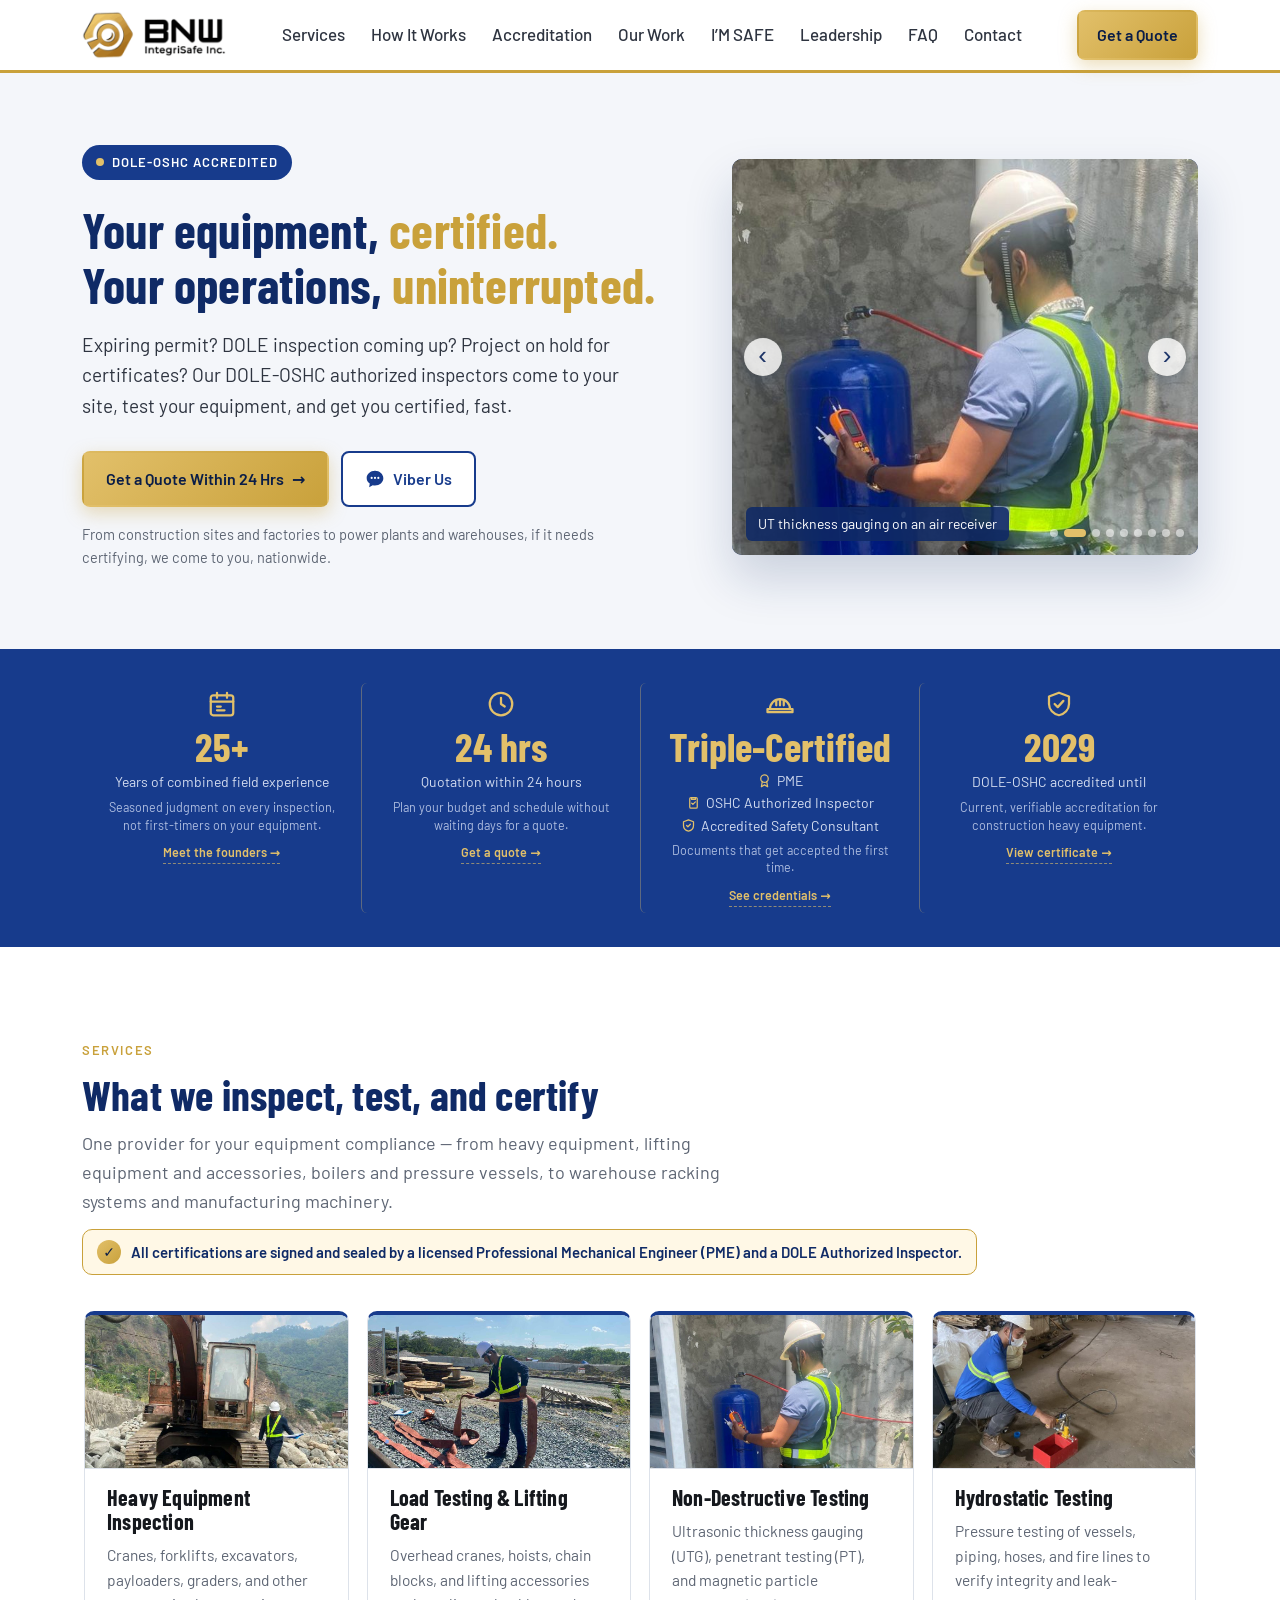
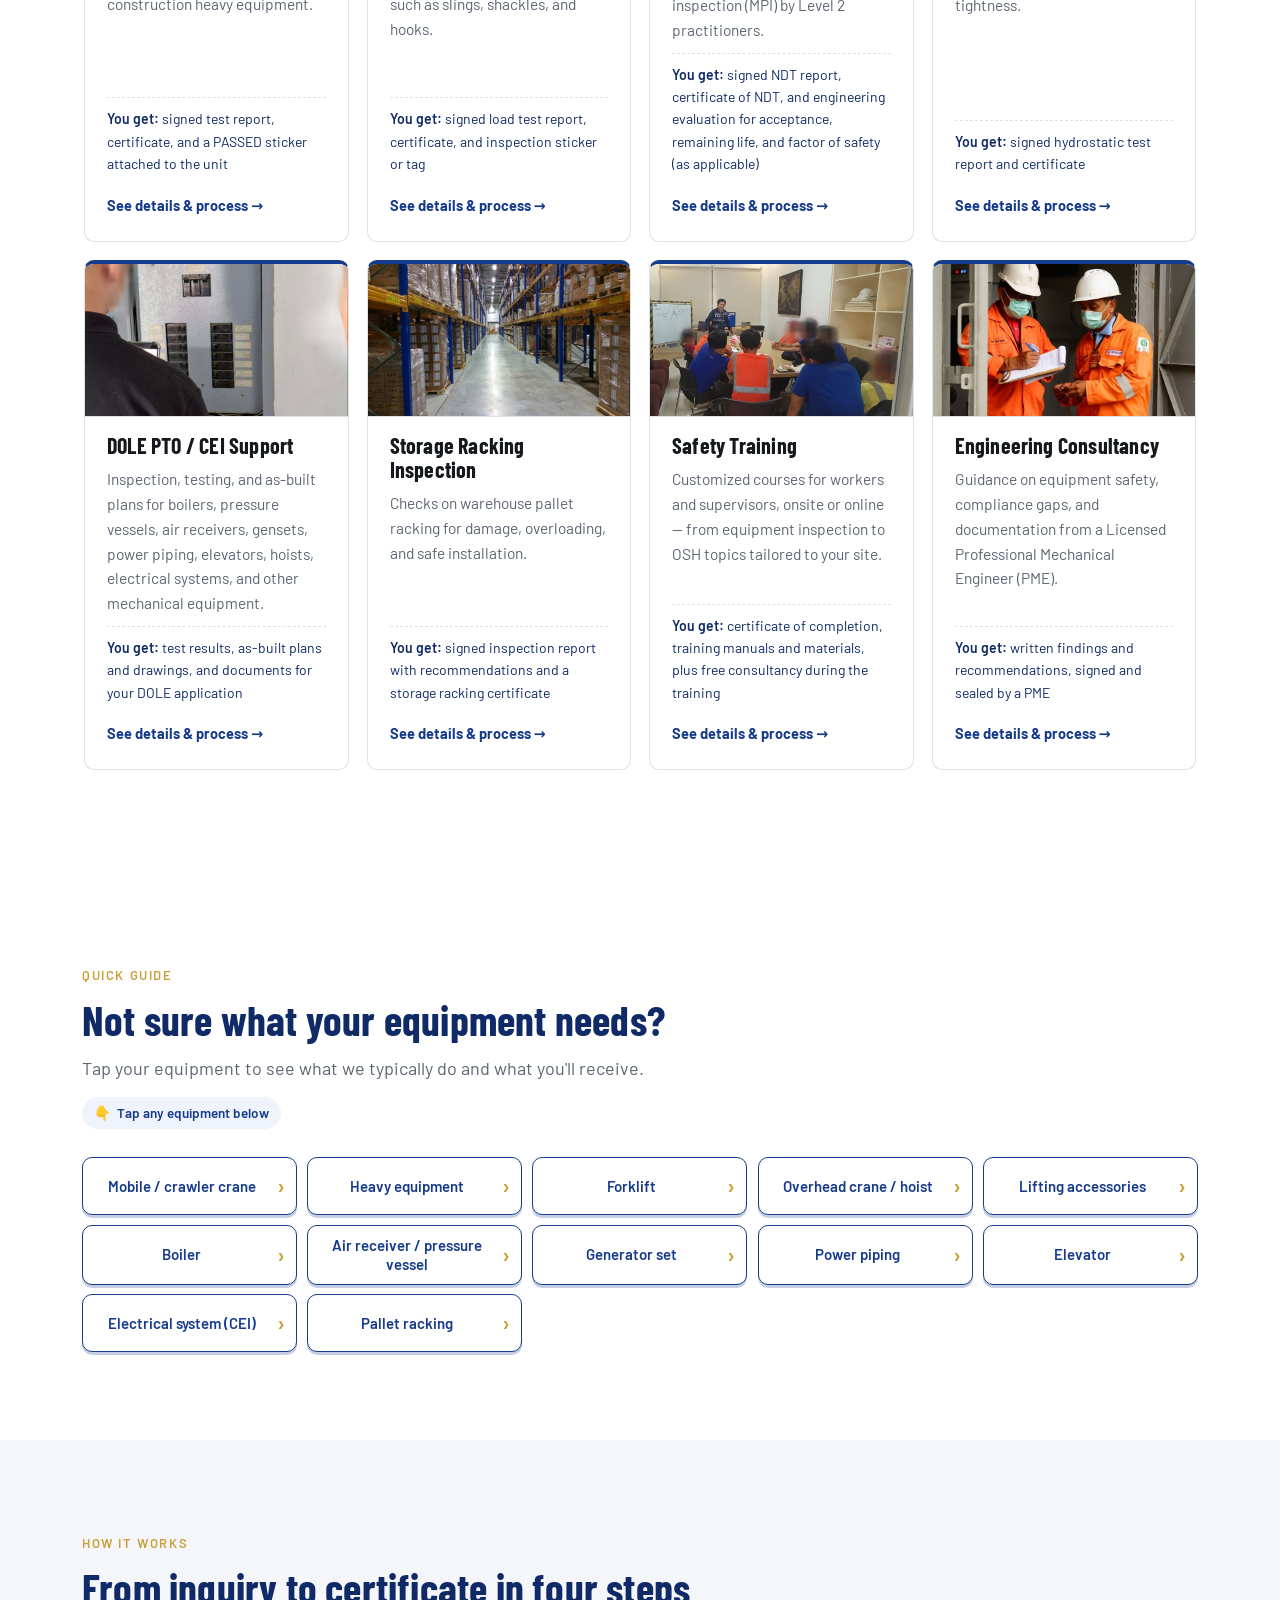
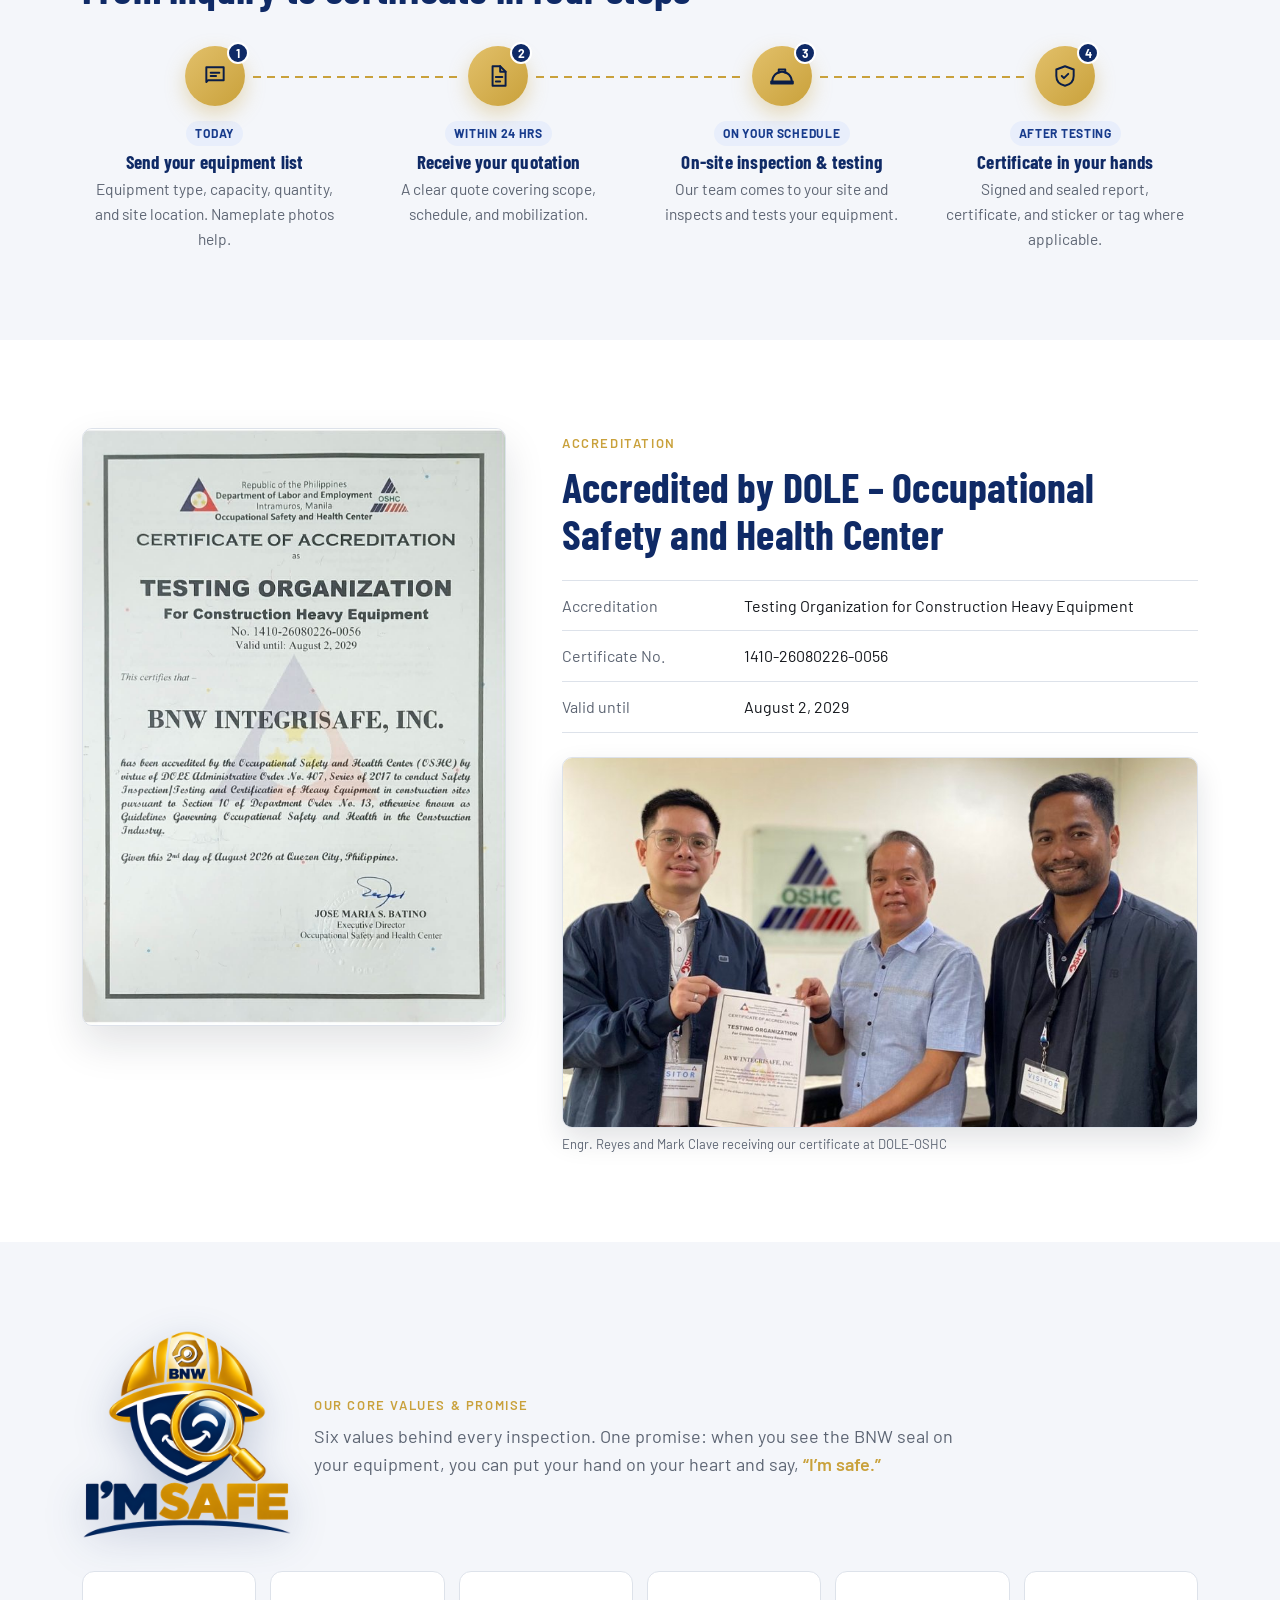
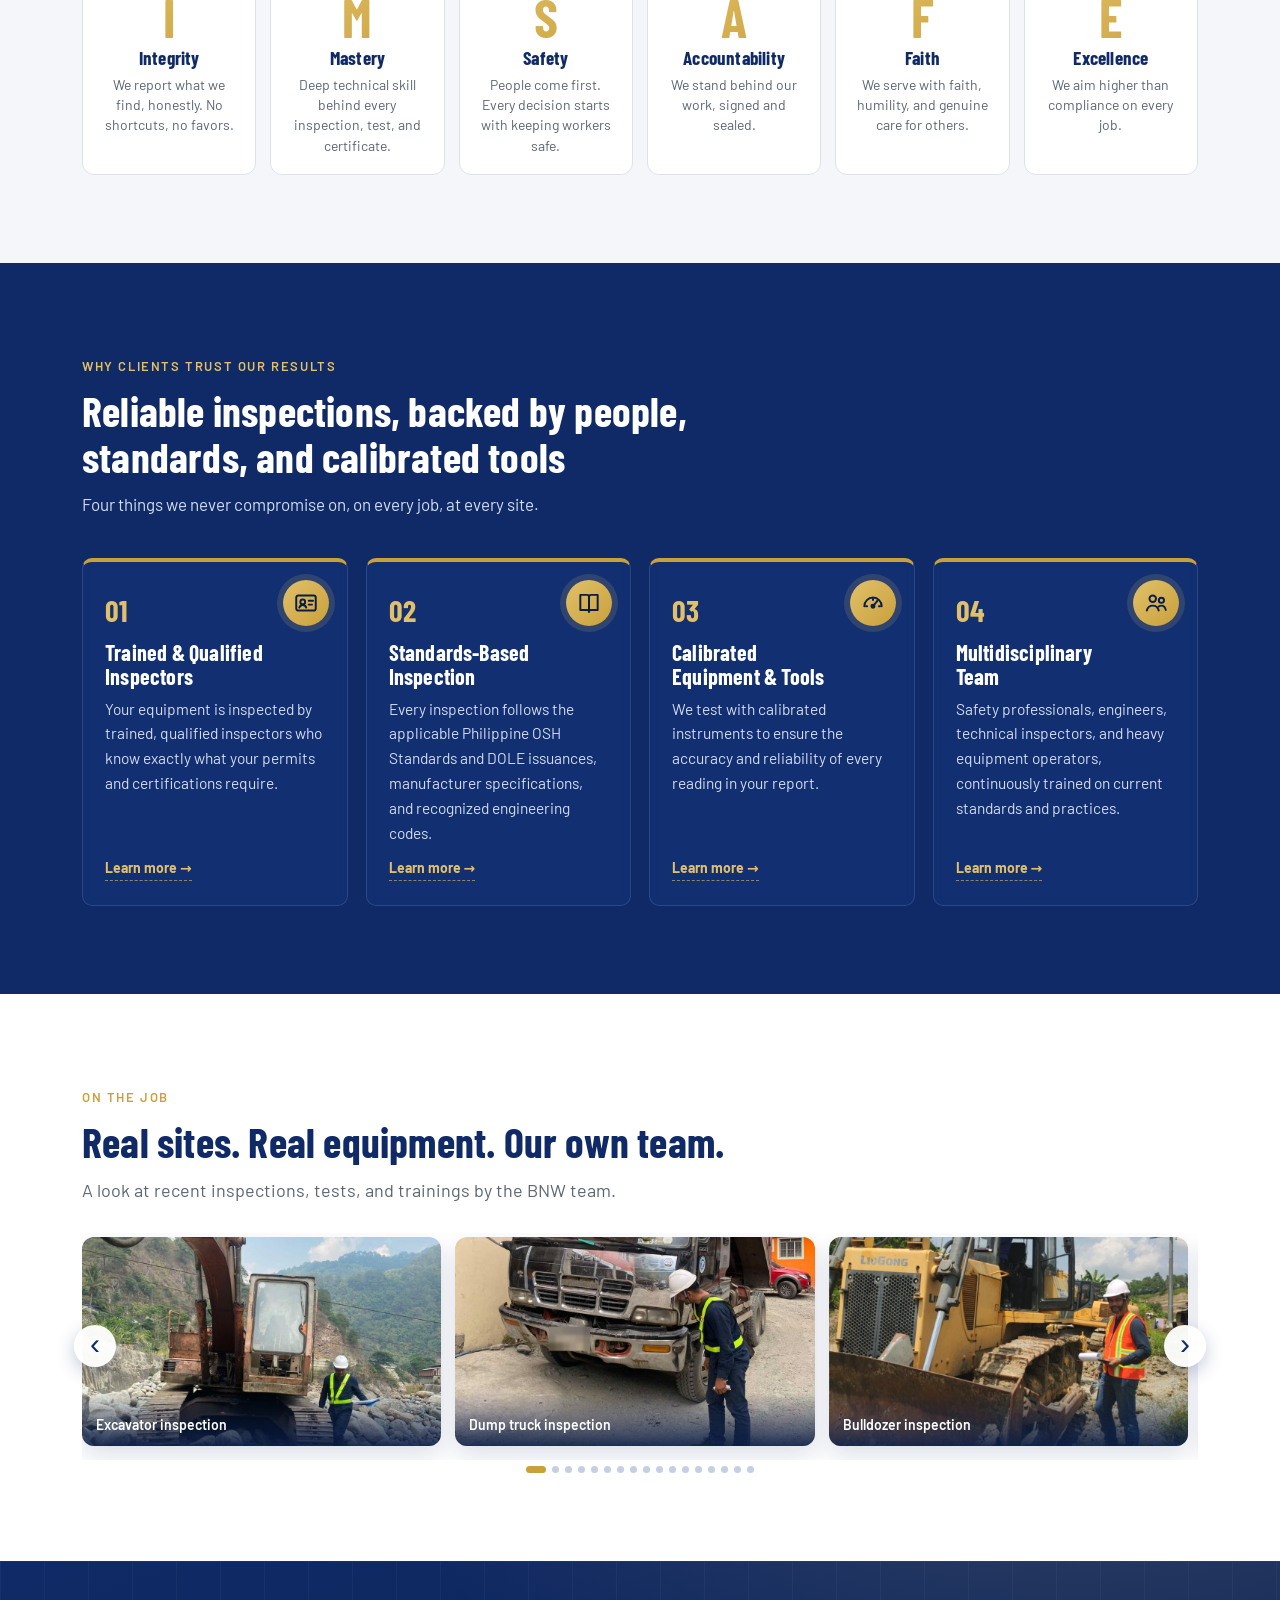
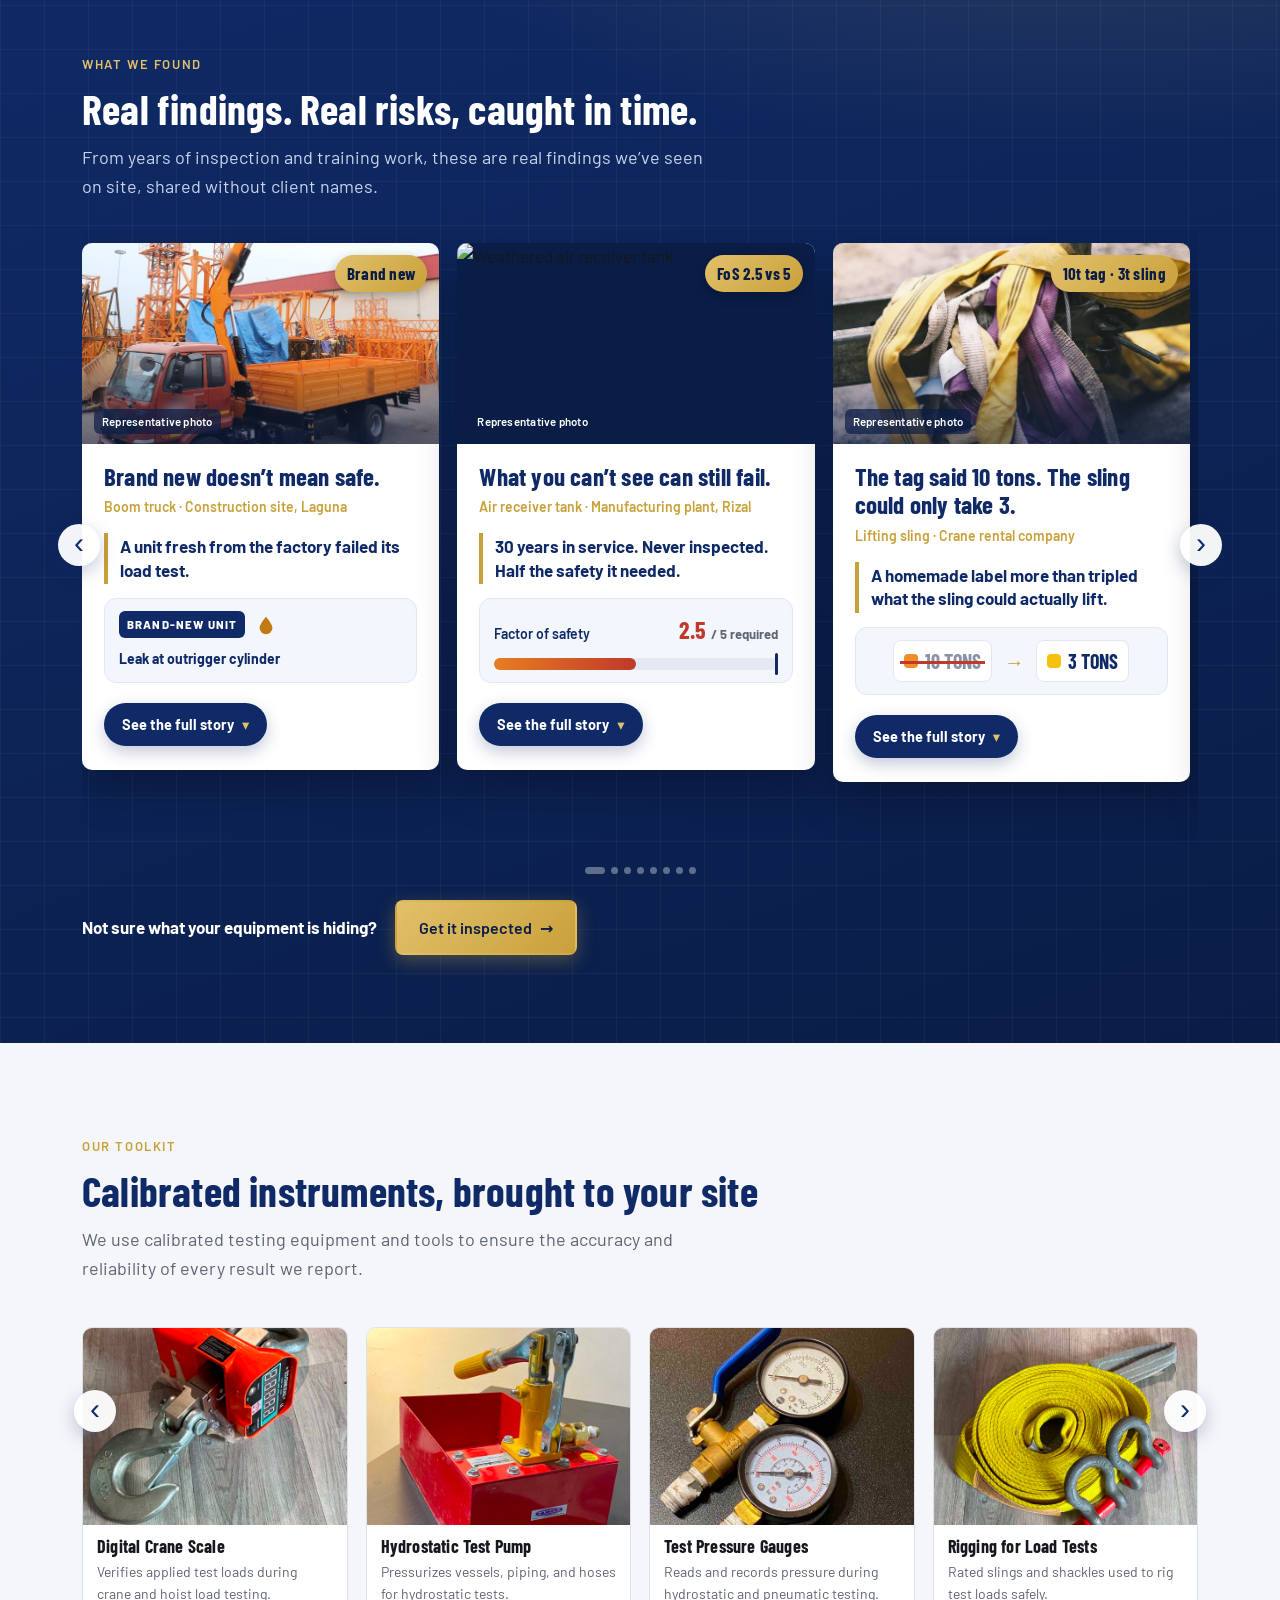
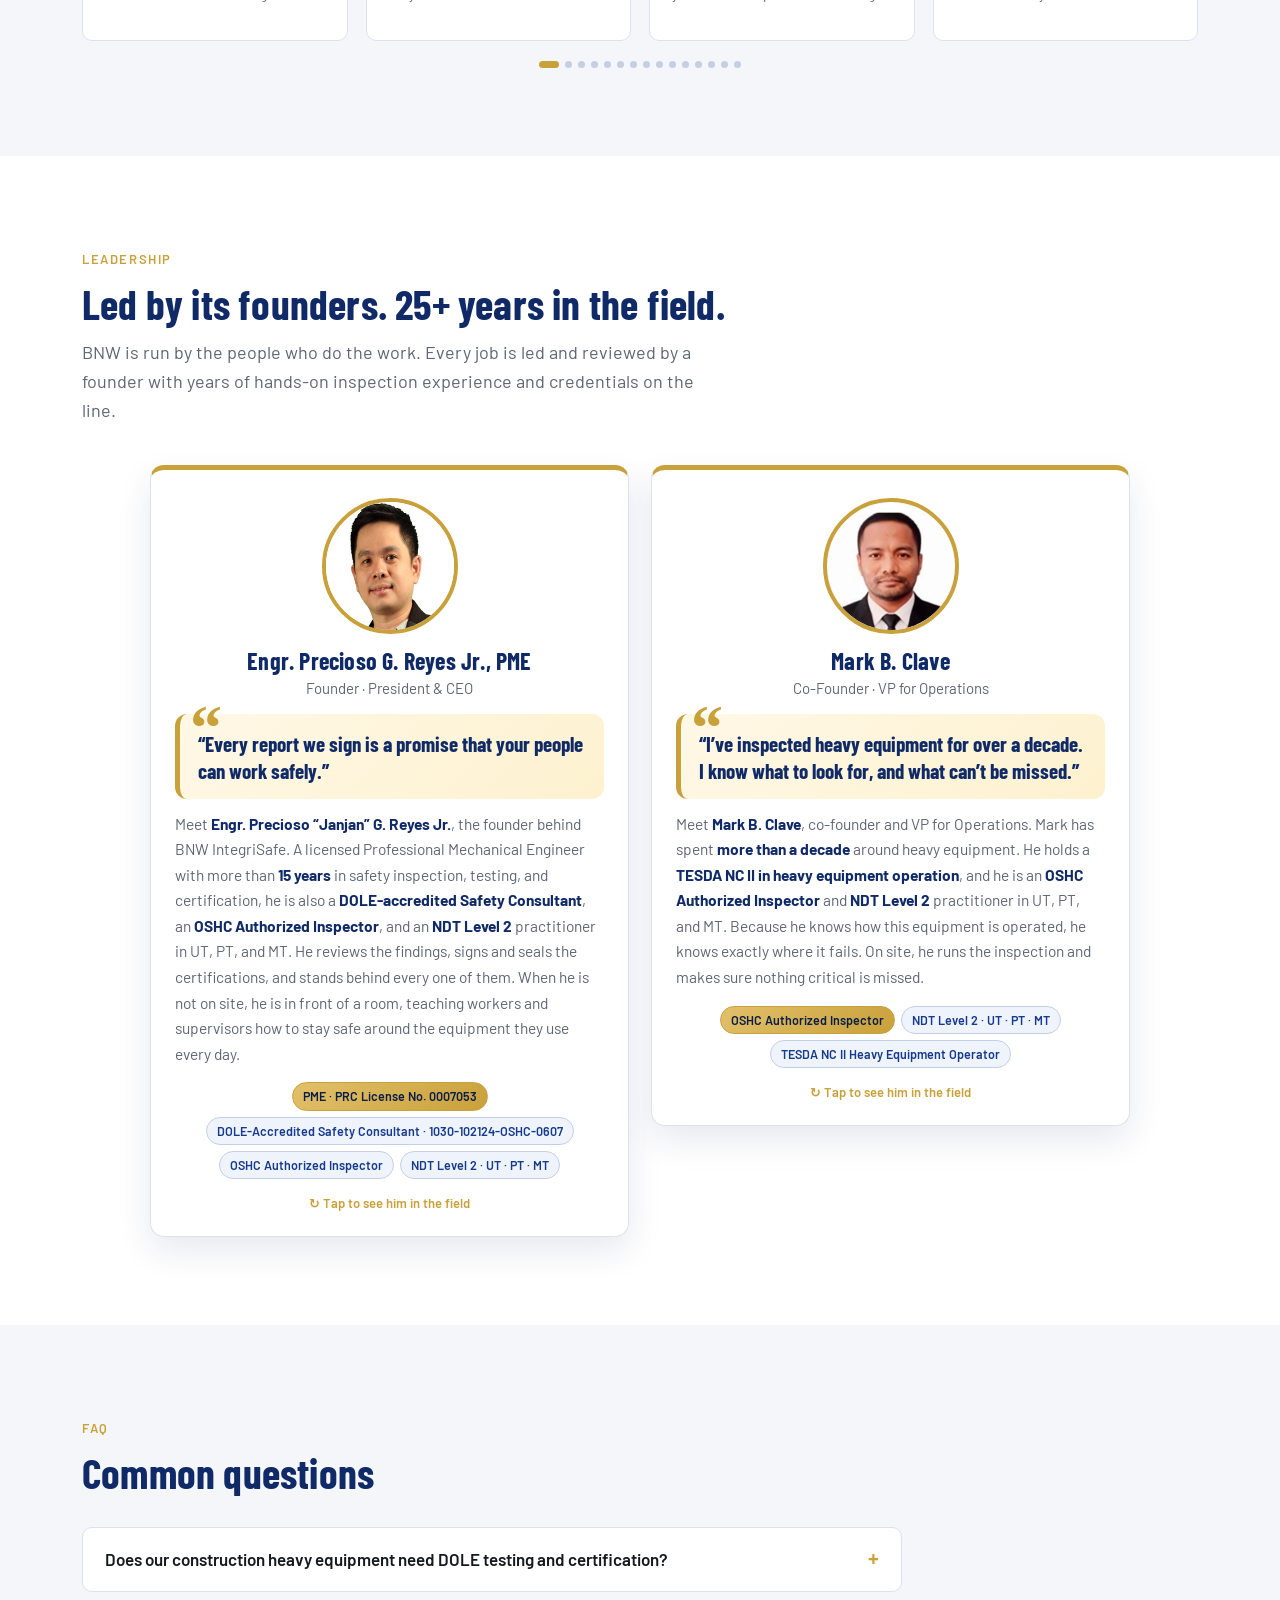
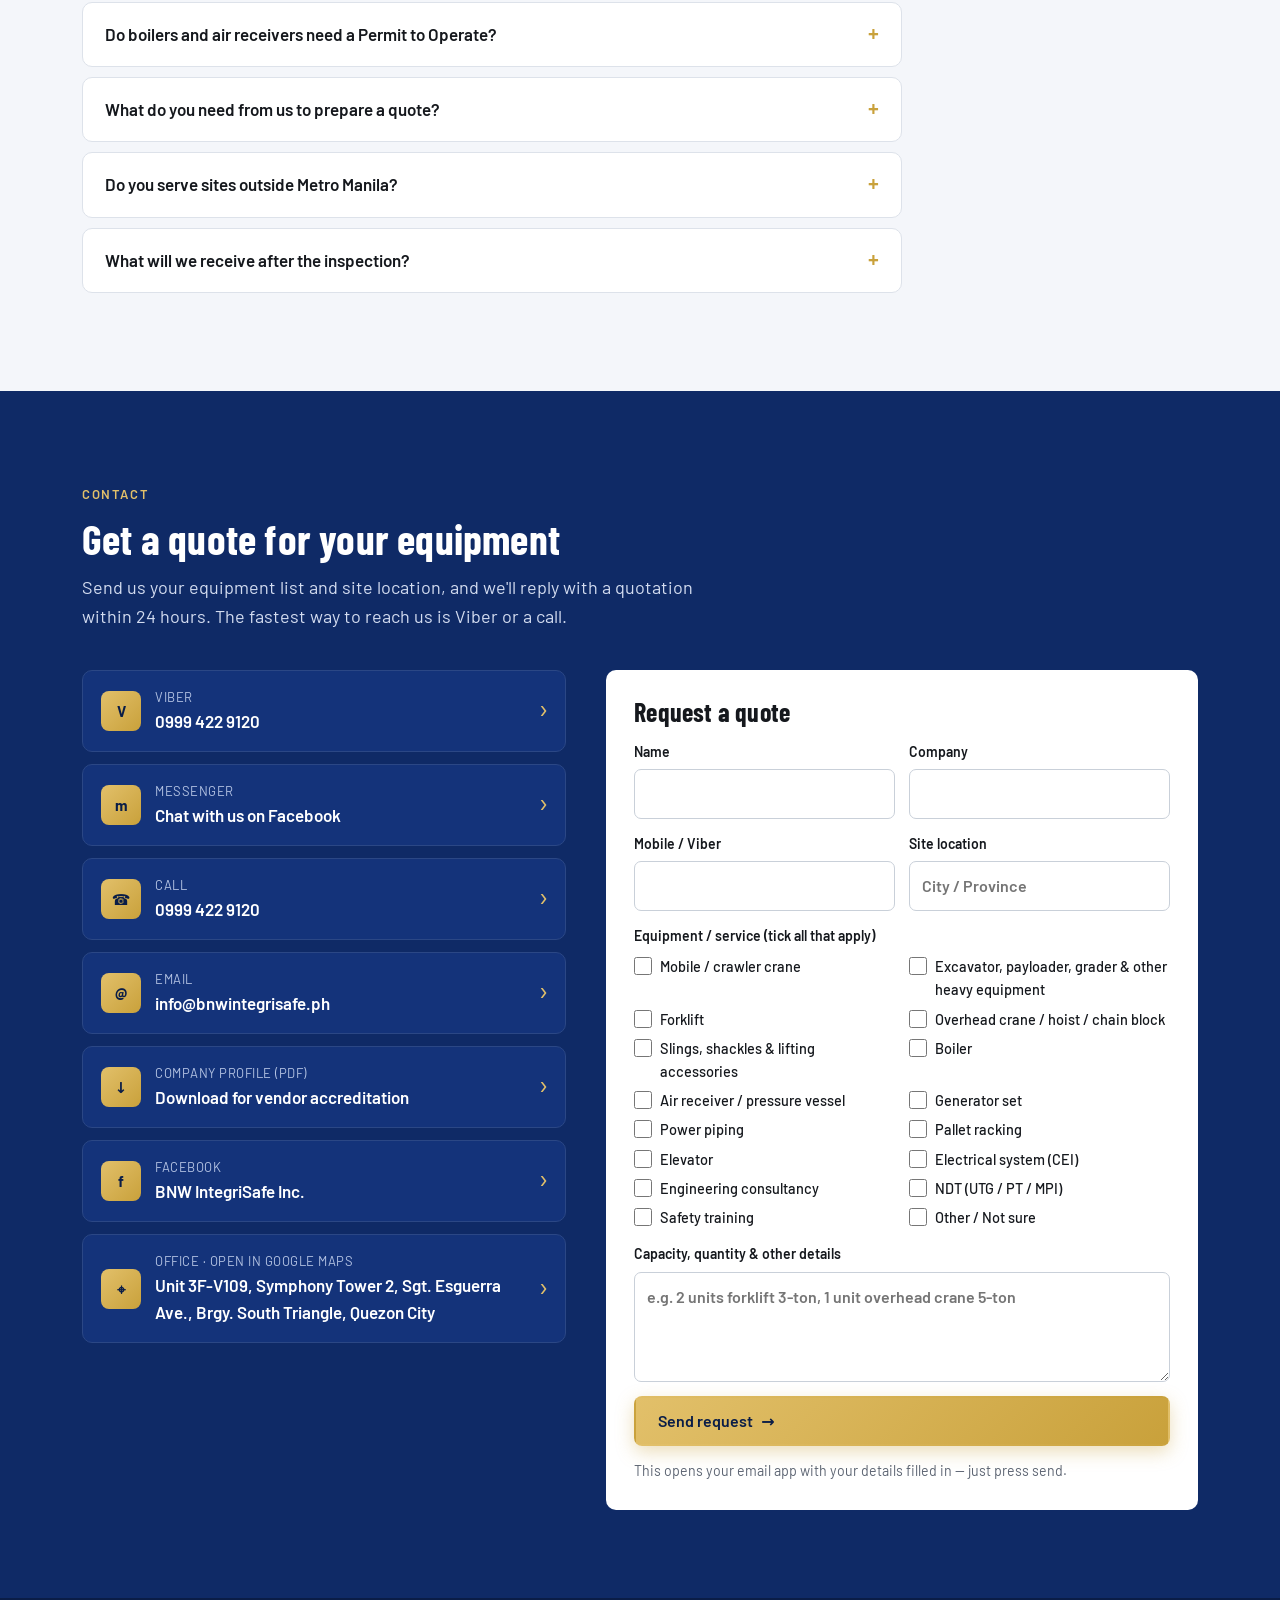
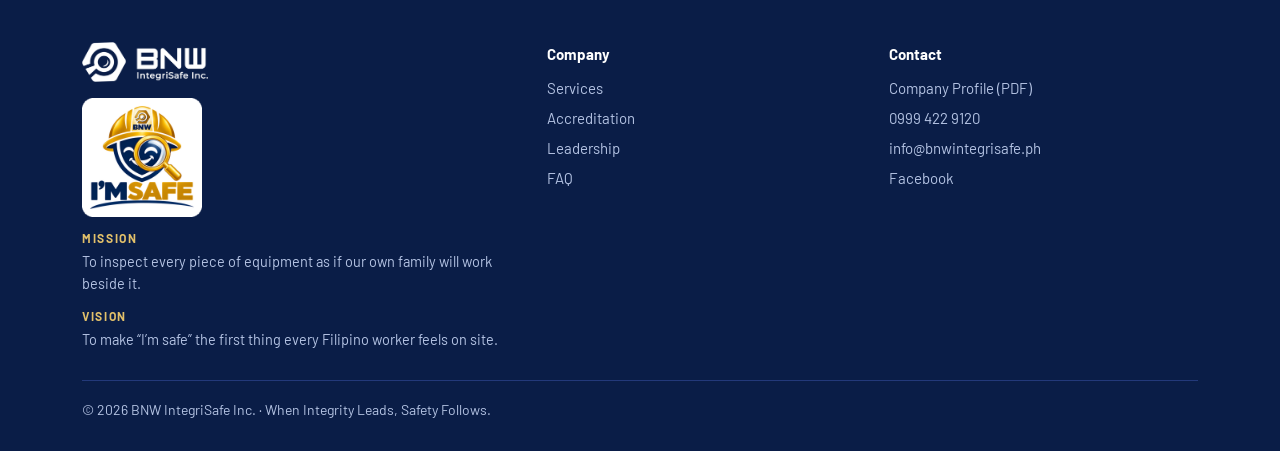
==== index.html @ a1b66231 "Add files via upload" ====
<!DOCTYPE html>
<html lang="en">
<head>
<meta charset="UTF-8">
<meta name="viewport" content="width=device-width, initial-scale=1">
<title>BNW IntegriSafe Inc. | DOLE-Accredited Inspection, Testing &amp; Certification</title>
<meta name="description" content="DOLE-OSHC accredited testing organization based in Quezon City. Heavy equipment and lifting inspection, load testing, NDT (UTG, PT, MPI), hydrostatic testing, PTO/CEI support, racking inspection, and safety training nationwide.">
<link rel="canonical" href="https://bnwintegrisafe.ph/">
<link rel="icon" href="images/favicon.png">
<link rel="apple-touch-icon" href="images/favicon.png">
<meta property="og:type" content="website">
<meta property="og:title" content="BNW IntegriSafe Inc. | Inspection, Testing &amp; Certification">
<meta property="og:description" content="DOLE-OSHC accredited, PME-led inspection and testing for heavy equipment, lifting gear, and pressure equipment. Nationwide.">
<meta property="og:image" content="https://bnwintegrisafe.ph/images/forklift-inspection.jpg">
<meta property="og:url" content="https://bnwintegrisafe.ph/">
<link rel="preconnect" href="https://fonts.googleapis.com">
<link rel="preconnect" href="https://fonts.gstatic.com" crossorigin>
<link href="https://fonts.googleapis.com/css2?family=Barlow:wght@400;500;600&family=Barlow+Condensed:wght@600;700&display=swap" rel="stylesheet">
<style>
:root{
  --ink:#15181d; --ink-2:#2e3440; --steel:#5d6573; --line:#dde2ea;
  --paper:#f4f6fa; --white:#ffffff;
  --blue:#173b8c; --blue-dark:#0f2a66; --blue-deep:#0a1d47;
  --gold:#c9a13b; --gold-light:#e2c06a;
  --radius:10px; --max:1160px;
}
*{box-sizing:border-box;margin:0;padding:0}
html,body{overflow-x:hidden;max-width:100%}
.hero-grid>*,.contact-grid>*,.acc-grid>*,.cards>*,.pillars>*,.team>*,.steps>*,.tools>*{min-width:0}
.channel b,.creds li,.facts dd,.bio,h1,h2,h3{overflow-wrap:anywhere}
html{scroll-behavior:smooth;scroll-padding-top:80px}
body{font-family:"Barlow",system-ui,-apple-system,"Segoe UI",Arial,sans-serif;color:var(--ink);background:var(--white);line-height:1.6;font-size:17px}
img{max-width:100%;display:block}
a{color:inherit}
h1,h2,h3{font-family:"Barlow Condensed","Arial Narrow",Arial,sans-serif;line-height:1.1;letter-spacing:.2px}
h2{font-size:clamp(30px,4vw,42px);margin-bottom:12px;color:var(--blue-dark)}
.contact h2{color:#fff}
h3{font-size:22px}
.wrap{max-width:var(--max);margin:0 auto;padding:0 22px}
section{padding:88px 0}
.eyebrow{display:inline-block;font-weight:600;font-size:13px;letter-spacing:1.6px;text-transform:uppercase;color:var(--gold);margin-bottom:10px}
.lead{color:var(--steel);max-width:640px;font-size:18px}
.btn{white-space:nowrap;display:inline-flex;align-items:center;gap:8px;padding:13px 22px;border-radius:8px;font-weight:600;text-decoration:none;border:2px solid transparent;cursor:pointer;font-size:16px;font-family:inherit;transition:transform .15s,background .15s}
.btn:hover{transform:translateY(-1px)}
.btn-gold{background:linear-gradient(135deg,var(--gold-light),var(--gold));color:var(--blue-deep)}
.btn-gold:hover{filter:brightness(1.05)}
.btn-ghost{border-color:var(--blue);color:var(--blue);background:transparent}
.btn-dark{background:var(--blue);color:var(--white)}

/* header */
header{position:sticky;top:0;z-index:50;background:rgba(255,255,255,.96);backdrop-filter:blur(6px);border-bottom:3px solid var(--gold)}
.nav{display:flex;align-items:center;justify-content:space-between;height:70px}
.nav img{height:48px;width:auto}
.nav ul{display:flex;gap:26px;list-style:none}
.nav ul a{text-decoration:none;font-weight:500;color:var(--ink-2)}
.nav ul a:hover{color:var(--blue)}
.nav .btn{padding:10px 18px}
.menu-btn{display:none;background:none;border:0;font-size:28px;cursor:pointer;color:var(--blue)}

/* hero */
.hero{background:var(--paper);padding:72px 0 80px}
.hero-grid{display:grid;grid-template-columns:1.05fr .95fr;gap:56px;align-items:center}
.badge{display:inline-flex;align-items:center;gap:8px;background:var(--blue);color:var(--white);font-size:13px;font-weight:600;letter-spacing:1px;text-transform:uppercase;padding:7px 14px;border-radius:99px;margin-bottom:22px}
.badge i{width:8px;height:8px;border-radius:50%;background:var(--gold-light);display:inline-block}
.hero h1{font-size:clamp(36px,4.6vw,56px);margin-bottom:18px;color:var(--blue-dark)}
.hero p{font-size:19px;color:var(--ink-2);max-width:560px;margin-bottom:30px}
.hero-ctas{display:flex;flex-wrap:wrap;gap:12px}

.hero h1 span{display:block;text-wrap:balance}
.hero h1 em{font-style:normal;color:var(--gold)}
@media(max-width:980px){
  .hero-grid>div:first-child{text-align:center}
  .hero p{margin-left:auto;margin-right:auto}
  .hero-ctas{justify-content:center}
}
@media(max-width:600px){.hero h1{font-size:34px}}
.hero .hero-note{font-size:14.5px;color:var(--steel);margin:16px 0 0}
.hero-photo{position:relative}
.hero-photo img{border-radius:var(--radius);aspect-ratio:4/3.4;object-fit:cover;width:100%;box-shadow:0 24px 48px rgba(15,27,45,.18)}
.hero-photo figcaption{position:absolute;left:16px;bottom:16px;background:rgba(15,42,102,.88);color:#fff;font-size:14px;padding:6px 12px;border-radius:6px}

/* proof strip */
.proof{background:var(--blue);color:var(--white);padding:26px 0}
.proof-grid{display:grid;grid-template-columns:repeat(4,1fr);gap:20px}
.proof strong{display:block;font-family:"Barlow Condensed",Arial,sans-serif;font-size:21px;color:var(--gold-light)}
.proof span{font-size:14.5px;color:#d3dcf0}

/* services */
.cards{display:grid;grid-template-columns:repeat(4,1fr);gap:18px;margin-top:40px}
.card{border:1px solid var(--line);border-radius:var(--radius);padding:24px 22px;display:flex;flex-direction:column;gap:10px;background:var(--white);border-top:4px solid var(--blue)}
.card .art{margin:-24px -22px 6px;background:var(--paper);border-bottom:1px solid var(--line);aspect-ratio:240/140;display:block}
.card .art svg,.card .art img{width:100%;height:100%;display:block;object-fit:cover}
.card{overflow:hidden}
.card p{color:var(--steel);font-size:15.5px;flex:1}
.card .get{font-size:14px;color:var(--blue-dark);border-top:1px dashed var(--line);padding-top:10px}
.card .get b{font-weight:600}

/* process */
.process{background:var(--paper)}
.steps{display:grid;grid-template-columns:repeat(4,1fr);gap:18px;margin-top:40px;counter-reset:s}
.step{background:var(--white);border-radius:var(--radius);padding:26px 22px;border:1px solid var(--line)}
.step:before{counter-increment:s;content:"0" counter(s);font-family:"Barlow Condensed",Arial,sans-serif;font-weight:700;font-size:34px;color:var(--gold);display:block;margin-bottom:6px}
.step p{color:var(--steel);font-size:15.5px;margin-top:6px}

/* accreditation */
.acc-grid{display:grid;grid-template-columns:.8fr 1.2fr;gap:56px;align-items:center}
.acc-grid img{border-radius:var(--radius);border:1px solid var(--line);box-shadow:0 18px 40px rgba(15,27,45,.12)}
.facts{margin:24px 0;border-top:1px solid var(--line)}
.facts div{display:grid;grid-template-columns:170px 1fr;gap:12px;padding:12px 0;border-bottom:1px solid var(--line);font-size:16px}
.facts dt{color:var(--steel)}
.note{font-size:15px;color:var(--steel);background:var(--paper);padding:14px 16px;border-left:4px solid var(--gold);border-radius:4px}



/* clickable cues */
.btn{position:relative;overflow:hidden;transition:transform .15s,box-shadow .2s,background .2s}
.btn:active{transform:scale(.97)}
.btn-gold{box-shadow:0 6px 18px rgba(201,161,59,.35)}
.btn-gold::after{content:"";position:absolute;top:0;left:-60%;width:40%;height:100%;background:linear-gradient(100deg,transparent,rgba(255,255,255,.55),transparent);transform:skewX(-20deg);animation:shine 3.2s ease-in-out infinite}
.cta-pulse{animation:pulseGold 2.4s ease-out infinite}
.arr{display:inline-block;animation:nudge 1.6s ease-in-out infinite}
.btn-viber{background:#fff;box-shadow:0 0 0 0 rgba(23,59,140,.45);animation:pulseBlue 2.4s ease-out 1.2s infinite}
.btn-viber .vb{animation:wiggle 3s ease-in-out infinite;transform-origin:50% 80%}
.btn-viber:hover{background:var(--blue);color:#fff}
@keyframes shine{0%{left:-60%}55%,100%{left:130%}}
@keyframes pulseGold{0%{box-shadow:0 0 0 0 rgba(201,161,59,.6)}70%{box-shadow:0 0 0 14px rgba(201,161,59,0)}100%{box-shadow:0 0 0 0 rgba(201,161,59,0)}}
@keyframes pulseBlue{0%{box-shadow:0 0 0 0 rgba(23,59,140,.45)}70%{box-shadow:0 0 0 14px rgba(23,59,140,0)}100%{box-shadow:0 0 0 0 rgba(23,59,140,0)}}
@keyframes nudge{0%,100%{transform:translateX(0)}50%{transform:translateX(5px)}}
@keyframes wiggle{0%,80%,100%{transform:rotate(0)}84%{transform:rotate(-14deg)}88%{transform:rotate(12deg)}92%{transform:rotate(-8deg)}96%{transform:rotate(5deg)}}
.channel{position:relative;padding-right:44px;transition:transform .15s,border-color .2s,background .2s}
.channel::after{content:"\203A";position:absolute;right:16px;top:50%;margin-top:-17px;line-height:1;font-size:28px;color:var(--gold-light);animation:nudge 1.6s ease-in-out infinite}
.channel:hover,.channel:active{transform:translateY(-2px);background:#183d8f}
@media(max-width:600px){.hero-ctas{flex-direction:column}.hero-ctas .btn{width:100%;justify-content:center}}
@media(prefers-reduced-motion:reduce){.btn-gold::after,.cta-pulse,.arr,.btn-viber,.btn-viber .vb,.channel::after{animation:none}}


/* hero layout + slideshow */
.hero-text{display:contents}
.hero-grid{grid-template-rows:1fr auto auto auto auto auto 1fr;grid-template-areas:". photo" "badge photo" "h1 photo" "p photo" "cta photo" "note photo" ". photo";row-gap:0}
.hero-text>.badge{grid-area:badge;justify-self:start}
.hero-text>h1{grid-area:h1}
.hero-text>p:not(.hero-note){grid-area:p}
.hero-text>.hero-ctas{grid-area:cta}
.hero-text>.hero-note{grid-area:note}
.hero-slides{grid-area:photo;position:relative;aspect-ratio:4/3.4;border-radius:var(--radius);overflow:hidden;box-shadow:0 24px 48px rgba(15,42,102,.18);background:#0f2a66}
.hero-slides .hs{position:absolute;inset:0;opacity:0;transition:opacity 1s ease}
.hero-slides .hs.on{opacity:1}
.hero-slides .hs img{width:100%;height:100%;object-fit:cover;box-shadow:none;border-radius:0;aspect-ratio:auto}
.hero-slides .hs.on img{animation:kb 6s ease-out both}
@keyframes kb{from{transform:scale(1.0)}to{transform:scale(1.08)}}
.hero-slides figcaption{position:absolute;left:14px;bottom:14px;background:rgba(15,42,102,.88);color:#fff;font-size:14px;padding:6px 12px;border-radius:6px}
.hs-dots{position:absolute;right:14px;bottom:18px;display:flex;gap:6px;z-index:2}
.hs-dots i{width:8px;height:8px;border-radius:50%;background:rgba(255,255,255,.55);transition:all .3s}
.hs-dots i.on{width:22px;border-radius:4px;background:var(--gold-light)}
@media(max-width:980px){
  .hero-grid{grid-template-columns:1fr;grid-template-rows:none;grid-template-areas:"badge" "h1" "photo" "p" "cta" "note";row-gap:0}
  .hero-text>.badge{justify-self:center}
  .hero-slides{aspect-ratio:16/10;margin:4px 0 22px}
  .hero-slides figcaption{font-size:12.5px;left:10px;bottom:10px;padding:4px 9px}
  .hs-dots{right:10px;top:10px;bottom:auto}
}
@media(prefers-reduced-motion:reduce){.hero-slides .hs.on img{animation:none}}

/* tighter mobile hero */
@media(max-width:980px){
  .hero-grid{row-gap:0!important;column-gap:0!important}
  .hero{padding:26px 0 40px!important}
  .hero .badge{font-size:11.5px;padding:5px 12px;margin-bottom:14px;letter-spacing:1.2px}
  .hero h1{margin-bottom:14px}
  .hero-slides{margin:2px 0 18px!important}
}
/* stats strip */
.proof{padding:34px 0}
.proof-grid{grid-template-columns:repeat(4,1fr);gap:0}
.stat{text-align:center;padding:6px 14px;border-left:1px solid rgba(226,192,106,.35)}
.stat:first-child{border-left:0}
.stat .sico{color:var(--gold-light);display:block;margin:0 auto 6px}
.proof .stat strong{font-size:40px;line-height:1.05;color:var(--gold-light);display:block}
.proof .stat span{font-size:14px;color:#d3dcf0;display:block;margin-top:4px}
.proof .stat strong .count{display:inline;font-size:inherit;color:inherit;margin:0}
@media(max-width:980px){
  .proof-grid{grid-template-columns:1fr 1fr;gap:0}
  .stat{padding:18px 10px}
  .stat:nth-child(odd){border-left:0}
  .stat:nth-child(n+3){border-top:1px solid rgba(226,192,106,.35)}
}
@media(max-width:600px){.proof .stat strong{font-size:34px}}

/* guide */
.guide{background:var(--white)}
.eq-grid{display:grid;grid-template-columns:repeat(5,1fr);gap:10px;margin-top:28px}
.eq-btn{font:inherit;font-size:15px;font-weight:600;line-height:1.25;padding:10px 12px;min-height:58px;display:flex;align-items:center;justify-content:center;text-align:center;border-radius:10px;border:1.5px solid var(--blue);background:#fff;color:var(--blue);cursor:pointer;transition:all .15s}
.eq-btn:hover{background:var(--paper)}
.eq-btn.on{background:var(--blue);color:#fff}
.eq-result{scroll-margin:96px 0 110px;margin-top:24px;border:1px solid var(--line);border-left:5px solid var(--gold);border-radius:var(--radius);padding:24px;background:var(--paper);max-width:820px;animation:fadeUp .3s ease}
.eq-result h3{font-size:24px;color:var(--blue-dark);margin-bottom:10px}
.eq-result dl div{display:grid;grid-template-columns:150px 1fr;gap:12px;padding:8px 0;border-bottom:1px dashed var(--line)}
.eq-result dt{font-weight:600;color:var(--steel)}
.eq-result .btn{margin-top:18px}
.eq-note{font-size:13px;color:var(--steel);margin-top:12px}
@keyframes fadeUp{from{opacity:0;transform:translateY(8px)}to{opacity:1;transform:none}}
/* form checkboxes */
.eqset{border:0}
.eqset legend{font-size:14px;font-weight:600;margin-bottom:8px}
.chks{display:grid;grid-template-columns:1fr 1fr;gap:6px 14px}
.chk{display:flex!important;align-items:flex-start;gap:8px;font-weight:500!important;font-size:14.5px!important;cursor:pointer}
.chk input{width:18px;height:18px;margin-top:2px;flex:0 0 18px;accent-color:var(--blue)}
/* sticky mobile bar */
.mbar{display:none}
@media(max-width:860px){
  .mbar{display:grid;grid-template-columns:1fr 1fr 1.5fr;position:fixed;left:0;right:0;bottom:0;z-index:60;background:rgba(255,255,255,.94);backdrop-filter:blur(8px);border-top:2px solid var(--gold);box-shadow:0 -3px 10px rgba(10,29,71,.10);padding:5px 8px calc(5px + env(safe-area-inset-bottom));gap:6px}
  .mbar a{display:flex;align-items:center;justify-content:center;gap:5px;text-decoration:none;font-weight:600;font-size:13.5px;line-height:1;color:var(--blue);border:1px solid #c5cfe4;border-radius:7px;padding:8px 4px}
  .mbar a span{font-size:13px}
  .mbar a.mq{background:linear-gradient(135deg,var(--gold-light),var(--gold));color:var(--blue-deep);border-color:var(--gold)}
  body{padding-bottom:52px}
}
@media(max-width:980px){.eq-grid{grid-template-columns:repeat(3,1fr)}}
@media(max-width:600px){.eq-grid{grid-template-columns:1fr 1fr}.chks{grid-template-columns:1fr}.eq-result dl div{grid-template-columns:1fr;gap:2px}}

/* flow steps */
.steps{grid-template-columns:repeat(4,1fr)!important;gap:18px;margin-top:36px}
.step{background:none!important;border:0!important;padding:0 10px!important;text-align:center;position:relative}
.step:before{content:counter(s)!important;width:46px;height:46px;border-radius:50%;background:linear-gradient(135deg,var(--gold-light),var(--gold));color:var(--blue-deep)!important;font-size:22px!important;display:grid!important;place-items:center;margin:0 auto 12px!important;position:relative;z-index:1;box-shadow:0 4px 12px rgba(201,161,59,.35)}
.step:not(:last-child):after{content:"";position:absolute;top:22px;left:calc(50% + 30px);width:calc(100% - 60px + 18px);height:2px;background:repeating-linear-gradient(90deg,var(--gold) 0 8px,transparent 8px 14px)}
.step h3{font-size:19px;color:var(--blue-dark)}
.step p{margin-top:4px!important}
@media(max-width:860px){
  .steps{grid-template-columns:1fr!important;gap:0;margin-top:24px}
  .step{text-align:left;padding:0 0 18px 60px!important;min-height:64px}
  .step:before{position:absolute!important;left:0;top:0;margin:0!important;width:42px;height:42px;font-size:20px!important}
  .step:not(:last-child):after{top:46px;left:20px;width:2px;height:calc(100% - 50px);background:repeating-linear-gradient(180deg,var(--gold) 0 6px,transparent 6px 11px)}
  .step h3{font-size:18px;line-height:1.2}
  .step p{font-size:15px!important}
}


/* services carousel */
.cards.carousel{display:flex!important;gap:16px;overflow-x:auto;scroll-snap-type:x mandatory;scroll-behavior:smooth;padding:4px 2px 14px;margin-top:32px;scrollbar-width:none}
.cards.carousel::-webkit-scrollbar{display:none}
.cards.carousel .card{flex:0 0 280px;scroll-snap-align:start}
@media(max-width:600px){.cards.carousel .card{flex-basis:76vw}}
/* toolkit carousel */
.tools{display:flex!important;gap:14px;margin-top:28px;overflow-x:auto;scroll-snap-type:x mandatory;scroll-behavior:smooth;padding:4px 2px 14px;-webkit-overflow-scrolling:touch;scrollbar-width:none}
.tools::-webkit-scrollbar{display:none}
.tool{flex:0 0 240px;scroll-snap-align:start}
.tool img{aspect-ratio:4/3}
.tool div{padding:12px 14px!important}
.tool h3{font-size:18px}
.tool p{font-size:14px!important}
.tools-hint{display:flex;align-items:center;gap:8px;font-size:13px;color:var(--steel);margin-top:6px}
.car-dots{display:flex;gap:6px;justify-content:center;margin-top:6px}
.car-dots i{width:7px;height:7px;border-radius:50%;background:#c5cfe4;transition:all .25s}
.car-dots i.on{width:20px;border-radius:4px;background:var(--gold)}
@media(max-width:600px){.tool{flex-basis:68vw}}

/* clickable polish: sticky bar + guide chips */
@media(max-width:860px){
  .mbar a{background:#eef3fc;border:1px solid #b9c7e6;box-shadow:0 2px 0 #b9c7e6;transition:transform .1s,box-shadow .1s}
  .mbar a:active{transform:translateY(2px);box-shadow:0 0 0 #b9c7e6}
  .mbar a.mq{position:relative;overflow:hidden;box-shadow:0 2px 0 #a8862f;animation:pulseGold 2.4s ease-out infinite}
  .mbar a.mq:active{box-shadow:0 0 0 #a8862f}
  .mbar a.mq::after{content:"";position:absolute;top:0;left:-60%;width:40%;height:100%;background:linear-gradient(100deg,transparent,rgba(255,255,255,.6),transparent);transform:skewX(-20deg);animation:shine 3.2s ease-in-out infinite}
  .mbar a.mq b{display:inline-block;animation:nudge 1.6s ease-in-out infinite;font-weight:700}
}
.eq-btn{position:relative;padding-right:28px!important;box-shadow:0 3px 0 #c5cfe4;transition:transform .1s,box-shadow .1s,background .15s,color .15s}
.eq-btn::after{content:"\203A";position:absolute;right:11px;top:50%;margin-top:-12px;font-size:22px;line-height:1;color:var(--gold)}
.eq-btn:active{transform:translateY(3px);box-shadow:0 0 0 #c5cfe4}
.eq-btn.on{box-shadow:0 3px 0 var(--blue-deep)}
.eq-btn.on::after{color:var(--gold-light);content:"\2713";font-size:16px;margin-top:-9px}
.eq-tap{display:inline-flex;align-items:center;gap:6px;font-size:13.5px;font-weight:600;color:var(--blue);background:#eef3fc;border-radius:99px;padding:5px 12px;margin-top:14px}
.eq-tap span{display:inline-block;animation:tap 1.4s ease-in-out infinite}
@keyframes tap{0%,100%{transform:translateY(0)}50%{transform:translateY(-4px)}}
.guide.seen .eq-btn{animation:pop .45s ease both}
.guide.seen .eq-btn:nth-child(2){animation-delay:.05s}.guide.seen .eq-btn:nth-child(3){animation-delay:.1s}.guide.seen .eq-btn:nth-child(4){animation-delay:.15s}.guide.seen .eq-btn:nth-child(5){animation-delay:.2s}.guide.seen .eq-btn:nth-child(6){animation-delay:.25s}.guide.seen .eq-btn:nth-child(7){animation-delay:.3s}.guide.seen .eq-btn:nth-child(8){animation-delay:.35s}.guide.seen .eq-btn:nth-child(9){animation-delay:.4s}.guide.seen .eq-btn:nth-child(10){animation-delay:.45s}
@keyframes pop{0%{transform:scale(.92);opacity:.4}60%{transform:scale(1.04);opacity:1}100%{transform:scale(1)}}
@media(prefers-reduced-motion:reduce){.mbar a.mq,.mbar a.mq::after,.mbar a.mq b,.eq-tap span,.guide.seen .eq-btn{animation:none}}

/* stats why lines */
.proof .stat em{display:block;font-style:normal;font-size:12.5px;line-height:1.4;color:#aebde0;margin-top:6px;max-width:230px;margin-left:auto;margin-right:auto}
/* quality showcase */
.quality{position:relative;overflow:hidden;background:linear-gradient(180deg,rgba(10,29,71,.82),rgba(15,42,102,.9)),url(images/forklift-inspection.jpg) center/cover no-repeat}
.quality .wrap{position:relative;z-index:1}
.q-lead{color:#d3dcf0;font-size:17px;margin-top:4px}
.pillar{position:relative;overflow:hidden;background:rgba(20,51,122,.55)!important;backdrop-filter:blur(4px);transition:transform .25s,box-shadow .25s,border-color .25s}
.pillar:hover{transform:translateY(-6px);box-shadow:0 18px 36px rgba(0,0,0,.35);border-color:var(--gold)!important}
.pillar::before{content:"";position:absolute;top:0;left:-70%;width:50%;height:4px;background:linear-gradient(90deg,transparent,#fff7d6,transparent);animation:topshine 4s ease-in-out infinite}
.pillar:nth-child(2)::before{animation-delay:1s}.pillar:nth-child(3)::before{animation-delay:2s}.pillar:nth-child(4)::before{animation-delay:3s}
@keyframes topshine{0%{left:-70%}50%,100%{left:120%}}
.picon{position:absolute;top:18px;right:18px;width:46px;height:46px;border-radius:50%;display:grid;place-items:center;color:var(--blue-deep);background:linear-gradient(135deg,var(--gold-light),var(--gold));box-shadow:0 0 0 6px rgba(226,192,106,.15)}
.pillar h3{padding-right:52px}
.reveal .pillar{opacity:0;transform:translateY(28px)}
.reveal.in .pillar{opacity:1;transform:none;transition:opacity .6s ease,transform .6s ease}
.reveal.in .pillar:nth-child(2){transition-delay:.12s}.reveal.in .pillar:nth-child(3){transition-delay:.24s}.reveal.in .pillar:nth-child(4){transition-delay:.36s}
.reveal.in .picon{animation:iconpop .6s ease .3s both}
@keyframes iconpop{0%{transform:scale(.4)}70%{transform:scale(1.15)}100%{transform:scale(1)}}
@media(prefers-reduced-motion:reduce){.pillar::before{animation:none}.reveal .pillar{opacity:1;transform:none}}

/* founders flip cards */
#team .team{grid-template-columns:repeat(2,1fr)!important;gap:22px;max-width:980px}
.fcard{perspective:1400px;cursor:pointer;outline:none}
.fc-in{display:grid;transition:transform .8s cubic-bezier(.2,.7,.2,1);transform-style:preserve-3d}
.fcard.flipped .fc-in{transform:rotateY(180deg)}
.fc-front,.fc-back{grid-area:1/1;backface-visibility:hidden;-webkit-backface-visibility:hidden;border-radius:14px}
.fc-front{background:#fff;border:1px solid var(--line);border-top:5px solid var(--gold);padding:28px 24px 22px;text-align:center;box-shadow:0 14px 34px rgba(15,42,102,.10);display:flex;flex-direction:column;align-items:center}
.fc-photo{width:136px;height:136px;border-radius:50%;object-fit:cover;border:4px solid var(--gold);animation:glow 3s ease-in-out infinite;margin-bottom:14px}
@keyframes glow{0%,100%{box-shadow:0 0 0 6px rgba(226,192,106,.18),0 10px 24px rgba(15,42,102,.18)}50%{box-shadow:0 0 0 12px rgba(226,192,106,.06),0 10px 24px rgba(15,42,102,.18)}}
.fc-front h3{font-size:24px;color:var(--blue-dark)}
.fc-role{color:var(--steel);font-size:15px;margin-top:2px}
.fc-exp{display:flex;align-items:center;gap:10px;margin:14px 0 4px;background:var(--paper);border-radius:10px;padding:8px 14px;text-align:left}
.fc-exp b{font-family:"Barlow Condensed",Arial,sans-serif;font-size:34px;line-height:1;color:var(--gold)}
.fc-exp b .count{font:inherit;color:inherit}
.fc-exp span{font-size:13.5px;color:var(--ink-2);line-height:1.3}
.fc-front blockquote{font-style:italic;font-size:16px;color:var(--blue-dark);margin:14px 4px;padding:0 6px;position:relative}
.chips{display:flex;flex-wrap:wrap;gap:6px;justify-content:center;margin-top:2px}
.chip{font-size:12.5px;font-weight:600;line-height:1.3;padding:5px 10px;border-radius:99px;background:#eef3fc;color:var(--blue);border:1px solid #c5cfe4}
.chip.gold{background:linear-gradient(135deg,var(--gold-light),var(--gold));color:var(--blue-deep);border-color:var(--gold)}
.fc-hint{display:inline-block;margin-top:14px;font-size:13px;font-weight:600;color:var(--gold);animation:nudge 1.8s ease-in-out infinite}
.fc-back{transform:rotateY(180deg);position:relative;overflow:hidden;background:#0f2a66;min-height:100%}
.fc-back img{position:absolute;inset:0;width:100%;height:100%;object-fit:cover}
.fc-cap{position:absolute;left:0;right:0;bottom:0;padding:18px 20px;background:linear-gradient(0deg,rgba(10,29,71,.92),rgba(10,29,71,0));color:#fff;font-size:15px}
.fc-cap b{display:block;color:var(--gold-light);font-family:"Barlow Condensed",Arial,sans-serif;font-size:20px}
.fc-cap .fc-hint{color:#fff;margin-top:6px}
@media(max-width:860px){#team .team{grid-template-columns:1fr!important}}
@media(prefers-reduced-motion:reduce){.fc-photo,.fc-hint{animation:none}.fc-in{transition:none}}

/* flip back: full photo + caption panel */
.fc-back{display:flex;flex-direction:column;background:var(--blue-dark)!important}
.fc-back img{position:static!important;width:100%;height:auto!important;aspect-ratio:4/5;max-height:72%;object-fit:cover;object-position:center top;flex:0 1 auto;border-radius:14px 14px 0 0}
.fc-cap{position:static!important;flex:1;background:var(--blue-dark)!important;padding:16px 20px 18px!important;display:flex;flex-direction:column;justify-content:center;text-align:left}
.fc-cap p{color:#d3dcf0;font-size:14px;margin-top:6px;line-height:1.45}
@media(max-width:860px){.fc-back img{max-height:none}}

/* accreditation media */
.acc-media{display:grid;gap:14px;justify-items:center}
.acc-award{margin:0;width:100%;max-width:380px}
.acc-award img{width:100%;border-radius:var(--radius);border:1px solid var(--line);box-shadow:0 12px 28px rgba(15,27,45,.12)}
.acc-award figcaption{font-size:13px;color:var(--steel);margin-top:6px;text-align:center}
/* on the job gallery */
.work{background:var(--white)}
.shots{display:flex;gap:14px;overflow-x:auto;scroll-snap-type:x mandatory;scroll-behavior:smooth;margin-top:28px;padding:4px 2px 14px;scrollbar-width:none}
.shots::-webkit-scrollbar{display:none}
.shot{flex:0 0 340px;margin:0;scroll-snap-align:start;position:relative;border-radius:12px;overflow:hidden;box-shadow:0 10px 24px rgba(15,42,102,.14)}
.shot img{width:100%;aspect-ratio:12/7;object-fit:cover;display:block;transition:transform .5s}
.shot:hover img{transform:scale(1.05)}
.shot figcaption{position:absolute;left:0;right:0;bottom:0;padding:22px 14px 10px;color:#fff;font-size:14px;font-weight:600;background:linear-gradient(0deg,rgba(10,29,71,.9),rgba(10,29,71,0))}
@media(max-width:600px){.shot{flex-basis:82vw}}

/* services seal note */
.seal-note{display:inline-flex;align-items:center;gap:10px;margin-top:14px;background:#fff8e6;border:1px solid var(--gold);color:var(--blue-dark);font-weight:600;font-size:15px;padding:10px 14px;border-radius:10px}
.seal-note span{display:grid;place-items:center;width:24px;height:24px;flex:0 0 24px;border-radius:50%;background:linear-gradient(135deg,var(--gold-light),var(--gold));color:var(--blue-deep);font-size:14px}
/* founder back slideshow */
.bslides{position:relative;width:100%;aspect-ratio:4/5;overflow:hidden;border-radius:14px 14px 0 0;background:#0a1d47;flex:0 0 auto}
.bslides .bs{position:absolute;inset:0;margin:0;opacity:0;transition:opacity .8s}
.bslides .bs.on{opacity:1}
.bslides .bs img{position:static!important;width:100%;height:100%!important;object-fit:cover;aspect-ratio:auto;max-height:none;border-radius:0}
.bslides figcaption{position:absolute;left:10px;bottom:10px;background:rgba(10,29,71,.85);color:#fff;font-size:12.5px;padding:4px 9px;border-radius:6px}
.bs-dots{position:absolute;top:10px;right:10px;display:flex;gap:5px;z-index:2}
.bs-dots i{width:7px;height:7px;border-radius:50%;background:rgba(255,255,255,.6);transition:all .3s}
.bs-dots i.on{width:18px;border-radius:4px;background:var(--gold-light)}

/* I'M SAFE */
.imsafe{background:var(--paper)}
.im-head{display:flex;gap:22px;align-items:center}
.sr-only{position:absolute!important;width:1px;height:1px;overflow:hidden;clip:rect(0 0 0 0);white-space:nowrap}
.imsafe .eyebrow{margin-bottom:6px}
.im-badge{flex:0 0 auto;width:170px;height:auto;filter:drop-shadow(0 12px 20px rgba(15,42,102,.22));animation:beat 3s ease-in-out infinite}
.im-heart{flex:0 0 96px;width:96px;height:96px;border-radius:50%;display:grid;place-items:center;background:#fff;border:3px solid var(--gold);box-shadow:0 0 0 8px rgba(226,192,106,.18);animation:beat 2.4s ease-in-out infinite}
@keyframes beat{0%,100%{transform:scale(1)}15%{transform:scale(1.04)}30%{transform:scale(1)}45%{transform:scale(1.025)}}
.im-title{font-size:clamp(44px,7vw,72px)!important;letter-spacing:2px;line-height:1;color:var(--blue-dark);margin:2px 0 8px}
.imsafe .lead em{font-style:normal;color:var(--gold);font-weight:600}
.vals{display:grid;grid-template-columns:repeat(6,1fr);gap:14px;margin-top:32px}
.val{background:#fff;border:1px solid var(--line);border-radius:12px;padding:18px 16px;text-align:center;position:relative;overflow:hidden;transition:transform .2s,box-shadow .2s}
.val:hover{transform:translateY(-4px);box-shadow:0 14px 28px rgba(15,42,102,.12)}
.val b{display:block;font-family:"Barlow Condensed",Arial,sans-serif;font-size:54px;line-height:1;background:linear-gradient(135deg,var(--gold-light),var(--gold));-webkit-background-clip:text;background-clip:text;color:transparent}
.val h3{font-size:19px;color:var(--blue-dark);margin:4px 0 6px}
.val p{font-size:14px;color:var(--steel);line-height:1.45}
@media(max-width:980px){.vals{grid-template-columns:repeat(3,1fr)}}
@media(max-width:600px){.vals{grid-template-columns:1fr 1fr;gap:10px}.im-head{flex-direction:column;text-align:center}.val{padding:14px 12px}.val b{font-size:46px}}
@media(prefers-reduced-motion:reduce){.im-heart,.im-badge{animation:none}}
.stat strong.sm{font-size:clamp(24px,6.4vw,40px);line-height:1.05}

a.stat{color:inherit;text-decoration:none;cursor:pointer;transition:background .2s;border-radius:6px}
a.stat:hover,a.stat:focus-visible{background:rgba(255,255,255,.06)}
.stat .go{display:inline-block;margin-top:8px;font-size:12.5px;font-weight:600;color:var(--gold-light);border-bottom:1px dashed rgba(226,192,106,.6);padding-bottom:1px}
a.stat:hover .go{border-bottom-style:solid}
.proof .stat .creds i{display:block;font-style:normal;line-height:1.45;margin-top:2px}
.proof .stat .creds svg{color:var(--gold-light);vertical-align:-2px;margin-right:5px}
@media(max-width:600px){.proof .stat .creds i{font-size:13px}}

/* clickable cards + sheet */
.clicky{cursor:pointer;transition:transform .2s,box-shadow .2s}
.card.clicky:hover{transform:translateY(-3px);box-shadow:0 14px 30px rgba(15,42,102,.14)}
.card .more{margin-top:auto;align-self:flex-start;background:none;border:0;padding:8px 0 0;font:inherit;font-weight:700;font-size:14.5px;color:var(--blue);cursor:pointer}
.card .more span{display:inline-block;transition:transform .2s}.card.clicky:hover .more span{transform:translateX(4px)}
.pillar.clicky:hover{transform:translateY(-3px)}
.pillar .pmore{display:inline-block;margin-top:10px;font-weight:700;font-size:14px;color:var(--gold-light);border-bottom:1px dashed rgba(226,192,106,.6)}
.sheet{position:fixed;inset:0;z-index:200;display:none}
.sheet.open{display:block}
.sheet-bg{position:absolute;inset:0;background:rgba(6,18,46,.6);backdrop-filter:blur(2px);animation:fdin .25s}
.sheet-box{position:absolute;left:50%;top:50%;transform:translate(-50%,-50%);width:min(760px,94vw);max-height:88vh;overflow:auto;background:var(--white);border-radius:18px;box-shadow:0 30px 80px rgba(0,0,0,.35);animation:popin .3s cubic-bezier(.2,.8,.2,1)}
.sheet-x{position:absolute;top:10px;right:10px;z-index:3;width:38px;height:38px;border-radius:50%;border:0;background:rgba(255,255,255,.92);font-size:26px;line-height:1;color:var(--blue-dark);cursor:pointer;box-shadow:0 2px 8px rgba(0,0,0,.2)}
@keyframes fdin{from{opacity:0}}@keyframes popin{from{opacity:0;transform:translate(-50%,-46%)}}
@media(max-width:700px){.sheet-box{left:0;right:0;top:auto;bottom:0;transform:none;width:100%;max-height:90vh;border-radius:18px 18px 0 0;animation:slup .3s cubic-bezier(.2,.8,.2,1)}@keyframes slup{from{transform:translateY(40%);opacity:0}}}
.sh-hero{position:relative;height:200px;background:#0a1d47}
.sh-hero img{width:100%;height:100%;object-fit:cover;opacity:.85}
.sh-hero h3{position:absolute;left:22px;right:22px;bottom:16px;color:#fff;font-family:"Barlow Condensed",Arial,sans-serif;font-size:30px;line-height:1.1;text-shadow:0 2px 12px rgba(0,0,0,.5)}
.sh-in{padding:20px 22px 26px}
.sh-in .intro{font-size:16.5px;color:var(--steel)}
.sh-in h4{margin:22px 0 10px;font-size:13px;letter-spacing:.14em;text-transform:uppercase;color:var(--gold)}
.sh-chips{display:flex;flex-wrap:wrap;gap:8px}
.sh-chips span{background:#eef2fa;color:var(--blue-dark);font-size:14px;font-weight:600;padding:6px 11px;border-radius:999px}
.sh-steps{list-style:none;margin:0;padding:0;counter-reset:x}
.sh-steps li{position:relative;padding:0 0 14px 46px;counter-increment:x}
.sh-steps li:before{content:counter(x);position:absolute;left:0;top:0;width:32px;height:32px;border-radius:50%;background:linear-gradient(135deg,var(--gold-light),var(--gold));color:var(--blue-deep);font-weight:800;display:grid;place-items:center}
.sh-steps li:not(:last-child):after{content:"";position:absolute;left:15px;top:34px;bottom:2px;border-left:2px dashed var(--gold)}
.sh-steps b{display:block;color:var(--blue-dark)}
.sh-steps span{font-size:15px;color:var(--steel)}
.sh-get{margin-top:20px;background:#fff8e6;border:1px solid var(--gold);border-radius:12px;padding:14px 16px;color:var(--blue-dark)}
.sh-get b{display:block;font-size:13px;letter-spacing:.12em;text-transform:uppercase;color:var(--gold);margin-bottom:4px}
.sh-ref{margin-top:12px;font-size:13.5px;color:var(--steel)}
.sh-seal{margin-top:8px;font-size:13.5px;color:var(--blue-dark);font-weight:600}
.sh-list{list-style:none;padding:0;margin:0}
.sh-list li{position:relative;padding:8px 0 8px 30px;border-bottom:1px solid var(--line);color:var(--blue-dark);font-weight:600}
.sh-list li:before{content:"\2713";position:absolute;left:0;top:8px;width:20px;height:20px;border-radius:50%;background:var(--gold);color:var(--blue-deep);font-size:12px;display:grid;place-items:center}
.sh-cta{display:flex;flex-wrap:wrap;gap:10px;margin-top:22px}
.sh-q{padding:30px 22px 26px}
.sh-q h3{font-family:"Barlow Condensed",Arial,sans-serif;font-size:30px;color:var(--blue-dark);padding-right:40px}
/* footer mission/vision */
.mv p{margin-top:12px;font-size:14.5px;line-height:1.55}
.mv b{display:block;color:var(--gold-light);font-size:12px;letter-spacing:.14em;text-transform:uppercase;margin-bottom:2px}
/* lively steps */
.steps.live .step:before{display:none!important}
.steps.live .sic{position:relative;width:60px;height:60px;border-radius:50%;background:linear-gradient(135deg,var(--gold-light),var(--gold));color:var(--blue-deep);display:grid;place-items:center;margin:0 auto 12px;box-shadow:0 8px 20px rgba(201,161,59,.35);transform:scale(.4);opacity:0;transition:transform .5s cubic-bezier(.3,1.6,.5,1),opacity .4s}
.steps.live .sic b{position:absolute;top:-4px;right:-4px;width:22px;height:22px;border-radius:50%;background:var(--blue-dark);color:#fff;font-size:12px;display:grid;place-items:center;border:2px solid #fff}
.steps.live .when{display:inline-block;font-size:12px;font-weight:700;letter-spacing:.06em;text-transform:uppercase;color:var(--blue);background:#e8eefb;padding:3px 9px;border-radius:999px;margin-bottom:6px}
.steps.live .step h3,.steps.live .step p,.steps.live .when{opacity:0;transform:translateY(10px);transition:opacity .5s,transform .5s}
.steps.live .step:not(:last-child):after{top:30px!important;left:calc(50% + 38px)!important;width:calc(100% - 76px + 18px)!important;transform:scaleX(0);transform-origin:left;transition:transform .6s ease}
.steps.live .step.in .sic{transform:scale(1);opacity:1}
.steps.live .step.in h3,.steps.live .step.in p,.steps.live .step.in .when{opacity:1;transform:none}
.steps.live .step.in:after{transform:scaleX(1)}
.steps.live .step.act .sic{animation:ring 1.6s ease-out}
@keyframes ring{0%{box-shadow:0 0 0 0 rgba(201,161,59,.6)}100%{box-shadow:0 0 0 18px rgba(201,161,59,0)}}
@media(max-width:820px){
 .steps.live .step{padding:0 0 22px 76px!important;text-align:left;min-height:80px}
 .steps.live .sic{position:absolute;left:0;top:0;margin:0;width:56px;height:56px}
 .steps.live .step:not(:last-child):after{top:60px!important;left:27px!important;width:2px!important;height:calc(100% - 62px)!important;transform:scaleY(0);transform-origin:top}
 .steps.live .step.in:after{transform:scaleY(1)}
}
@media(prefers-reduced-motion:reduce){.steps.live .sic,.steps.live .step h3,.steps.live .step p,.steps.live .when{opacity:1!important;transform:none!important}.steps.live .step:after{transform:none!important}}

/* desktop: headline on 2 balanced lines */
@media(min-width:901px){
 .hero-grid{grid-template-columns:1.12fr .88fr!important}
 .hero h1{font-size:var(--h1fs,52px)!important}
 .hero h1 span{white-space:nowrap;text-wrap:nowrap}
}

/* carousel arrows */
.car-wrap{position:relative}
.car-arr{position:absolute;top:50%;transform:translateY(-50%);z-index:5;width:42px;height:42px;border-radius:50%;border:0;background:rgba(255,255,255,.95);color:var(--blue-dark);font-size:30px;line-height:1;display:grid;place-items:center;padding:0 0 4px;cursor:pointer;box-shadow:0 6px 18px rgba(15,42,102,.25);transition:transform .2s,background .2s}
.car-arr:hover{background:var(--gold-light)}
.car-wrap .car-arr.prev{left:-8px}.car-wrap .car-arr.next{right:-8px}
.car-wrap.noov .car-arr{display:none}
.hero-slides .car-arr.prev{left:12px}.hero-slides .car-arr.next{right:12px}
.hero-slides .car-arr{width:38px;height:38px;font-size:26px;opacity:.85}
@media(max-width:600px){.car-wrap .car-arr{width:36px;height:36px;font-size:26px}.car-wrap .car-arr.prev{left:-4px}.car-wrap .car-arr.next{right:-4px}}
/* desktop layouts */
@media(min-width:1000px){
 .cards.carousel{display:grid!important;grid-template-columns:repeat(4,1fr);overflow:visible;gap:18px}
 .cards.carousel .card{flex:none}
 .tool{flex-basis:calc((100% - 50px)/4)!important}
 .shot{flex-basis:calc((100% - 34px)/3)!important}
 .eq-result{max-width:none}
 #team .team{margin-left:auto!important;margin-right:auto!important}
}
.pillar{display:flex;flex-direction:column}
.pillar .pmore{margin-top:auto;align-self:flex-start;padding-top:12px}
.channel>div,.channel>span{min-width:0}
.channel{padding-right:52px!important}
/* accreditation */
.acc-grid{align-items:start!important}
.acc-media img{width:100%;max-width:440px}
.acc-award{max-width:none!important;margin-top:22px!important}
.acc-award img{aspect-ratio:12/7;object-fit:cover}
.acc-award figcaption{text-align:left!important}
/* founders */
.cred-bar{display:grid;grid-template-columns:repeat(5,1fr);gap:0;margin:30px auto 0;max-width:980px;background:linear-gradient(135deg,#0f2a66,#0a1d47);border-radius:14px;overflow:hidden;box-shadow:0 14px 34px rgba(15,42,102,.18)}
.cred-bar div{padding:18px 10px;text-align:center;border-right:1px solid rgba(255,255,255,.12)}
.cred-bar div:last-child{border-right:0}
.cred-bar b{display:block;font-family:"Barlow Condensed",Arial,sans-serif;font-size:30px;line-height:1;color:var(--gold-light)}
.cred-bar span{display:block;margin-top:6px;font-size:13px;line-height:1.35;color:#d3dcf0}
@media(max-width:700px){.cred-bar{grid-template-columns:repeat(2,1fr)}.cred-bar div{border-bottom:1px solid rgba(255,255,255,.12)}.cred-bar div:last-child{grid-column:1/-1}}
.fc-front-old{background:linear-gradient(160deg,#173b8c 0%,#0f2a66 55%,#0a1d47 100%)!important;border:1px solid #2b4785!important;border-top:5px solid var(--gold)!important;color:#fff;box-shadow:0 18px 40px rgba(10,29,71,.30)!important;justify-content:center}






.bslides{aspect-ratio:4/3.4!important}






/* I'M SAFE patch */
.im-badge{width:210px!important;height:auto!important}
.foot .foot-patch,footer .foot-patch{display:block;width:120px!important;height:auto!important;max-width:none!important;margin:16px 0 6px!important;filter:none!important}
.car-cards .car-arr{top:96px}.car-case-grid .car-arr{top:58px}.car-tools .car-arr{top:88px}

/* lively services */
.cards .card .art{overflow:hidden}
.cards .card .art img{transition:transform 1.2s ease}
@keyframes kb{0%{transform:scale(1)}50%{transform:scale(1.08)}100%{transform:scale(1)}}
.cards .card .art img{animation:kb 9s ease-in-out infinite}
.cards .card:nth-child(2n) .art img{animation-delay:-3s}.cards .card:nth-child(3n) .art img{animation-delay:-6s}
.card.lit{transform:translateY(-6px);box-shadow:0 18px 36px rgba(15,42,102,.22),0 0 0 2px var(--gold);border-top-color:var(--gold)!important}
.card.lit .more span{transform:translateX(5px)}
.card{transition:transform .5s ease,box-shadow .5s ease,border-color .5s ease,opacity .6s ease}
@media(min-width:1000px){
 .cards.reveal-cards .card{opacity:0;transform:translateY(30px)}
 .cards.reveal-cards.in .card{opacity:1;transform:none}
 .cards.reveal-cards.in .card.lit{transform:translateY(-6px)}
}
@media(prefers-reduced-motion:reduce){.cards .card .art img{animation:none}.cards.reveal-cards .card{opacity:1!important;transform:none!important}}
.copy .tag{white-space:nowrap}
@media(max-width:600px){.copy{text-align:center}.copy .sep{display:none}.copy .cp,.copy .tag{display:block}.copy .tag{margin-top:4px;color:var(--gold-light);font-weight:600;letter-spacing:.2px}}

/* what we found */
.cases{background:var(--paper)}
.case-grid.carousel{display:flex!important;gap:18px;margin-top:28px;align-items:stretch;overflow-x:auto;scroll-snap-type:x mandatory;scroll-behavior:smooth;padding:14px 4px 22px;scrollbar-width:none}
.case-grid.carousel::-webkit-scrollbar{display:none}
@media(min-width:700px){.case-grid .case{flex:0 0 calc((100% - 18px)/2)}}
@media(min-width:1000px){.case-grid .case{flex:0 0 calc((100% - 36px)/3)}}
.car-case-grid .car-arr{top:50%!important}
@media(min-width:1000px){.car-case-grid .car-arr.prev{left:-24px}.car-case-grid .car-arr.next{right:-24px}}

.case{flex:0 0 86%;scroll-snap-align:start;background:var(--white);border:1px solid var(--line);border-top:5px solid var(--gold);border-radius:var(--radius);padding:22px 22px 24px;box-shadow:0 10px 26px rgba(15,42,102,.08);display:flex;flex-direction:column}
.case-top{display:flex;align-items:center;justify-content:space-between;gap:10px;margin-bottom:14px}
.case-ic{display:grid;place-items:center;width:64px;height:64px;border-radius:16px;background:linear-gradient(135deg,#173b8c,#0a1d47);color:var(--gold-light)}
.case-tag{font-family:"Barlow Condensed",Arial,sans-serif;font-weight:700;font-size:17px;letter-spacing:.3px;color:var(--blue-deep);background:linear-gradient(135deg,var(--gold-light),var(--gold));padding:5px 12px;border-radius:999px;white-space:nowrap}
.case h3{font-size:25px;line-height:1.15;color:var(--blue-dark);margin:0 0 6px}
.case-meta{font-size:14px;font-weight:600;color:var(--gold);margin:0 0 14px}
.case dl{margin:0}
.case dl div{padding:10px 0;border-top:1px dashed var(--line)}
.case dt{font-size:12px;font-weight:800;letter-spacing:.14em;text-transform:uppercase;color:var(--blue)}
.case dd{margin:3px 0 0;font-size:15.5px;line-height:1.55;color:var(--steel)}
.case dl div:last-child dd{color:var(--blue-dark);font-weight:600}
.case-cta{margin-top:26px;display:flex;flex-wrap:wrap;align-items:center;gap:14px 18px}
.case-cta p{margin:0;font-weight:700;color:var(--blue-dark);font-size:17px}


/* What we found: lively */
.cases.dark{position:relative;overflow:hidden;background:radial-gradient(1200px 500px at 85% -10%,rgba(226,192,106,.16),transparent 60%),linear-gradient(160deg,#0f2a66 0%,#0a1d47 100%)}
.cases.dark:before{content:"";position:absolute;inset:0;background-image:linear-gradient(rgba(255,255,255,.04) 1px,transparent 1px),linear-gradient(90deg,rgba(255,255,255,.04) 1px,transparent 1px);background-size:44px 44px;pointer-events:none}
.cases.dark .wrap{position:relative}
.cases.dark h2{color:#fff}.cases.dark .lead{color:#c9d4ec}.cases.dark .eyebrow{color:var(--gold-light)}
.cases.dark .case-cta p{color:#fff}
.cases.dark .car-dots i{background:rgba(255,255,255,.35)}
.case{border:0;box-shadow:0 18px 40px rgba(0,0,0,.28);transition:transform .45s ease,box-shadow .45s ease,opacity .7s ease}
.case:hover,.case.lit{transform:translateY(-8px);box-shadow:0 26px 50px rgba(0,0,0,.38),0 0 0 2px var(--gold)}
.case-ic svg{animation:icfloat 3.6s ease-in-out infinite}
@keyframes icfloat{0%,100%{transform:translateY(0)}50%{transform:translateY(-3px)}}
.case-tag{position:relative;overflow:hidden}
.case-tag:after{content:"";position:absolute;top:0;left:-60%;width:40%;height:100%;background:linear-gradient(90deg,transparent,rgba(255,255,255,.7),transparent);transform:skewX(-20deg);animation:shine 3.5s ease-in-out infinite}
@keyframes shine{0%,60%{left:-60%}100%{left:130%}}
/* evidence strips */
.ev{margin:0 0 14px;border-radius:12px;background:#f3f6fc;border:1px solid #e1e7f3;padding:12px 14px;font-size:14px;color:var(--blue-dark)}
.ev-leak{display:flex;align-items:center;gap:10px;flex-wrap:wrap}
.ev-lbl{font-size:11.5px;font-weight:800;letter-spacing:.1em;text-transform:uppercase;background:var(--blue-dark);color:#fff;padding:4px 8px;border-radius:6px}
.ev-drop{color:#c27a12;display:inline-grid;animation:drip 1.8s ease-in infinite}
@keyframes drip{0%{transform:translateY(-4px);opacity:0}30%{opacity:1}100%{transform:translateY(8px);opacity:0}}
.ev-txt{font-weight:700}
.fos-row{display:flex;justify-content:space-between;align-items:baseline;gap:8px;font-weight:600}
.fos-row b{font-family:"Barlow Condensed",Arial,sans-serif;font-size:24px;color:#c0392b}
.fos-row small{font-size:13px;color:var(--steel);font-family:Barlow,Arial,sans-serif}
.fos-bar{position:relative;height:12px;border-radius:999px;background:#e3e8f2;margin-top:8px;overflow:visible}
.fos-bar i{position:absolute;left:0;top:0;bottom:0;width:0;border-radius:999px;background:linear-gradient(90deg,#e67e22,#c0392b);transition:width 1.6s cubic-bezier(.2,.8,.2,1) .3s}
.fos-bar em{position:absolute;right:0;top:-5px;bottom:-5px;width:3px;border-radius:2px;background:var(--blue-dark)}
.fos-bar em:after{content:"";display:none;position:absolute;top:-16px;right:-3px;font-size:11px;font-weight:800;font-style:normal;color:var(--blue-dark)}
.cases.in .fos-bar i{width:50%}
.ev-tag{display:flex;align-items:center;justify-content:center;gap:12px;font-family:"Barlow Condensed",Arial,sans-serif;font-weight:700;font-size:20px}
.tag-old,.tag-new{display:inline-flex;align-items:center;gap:7px;padding:4px 10px;border-radius:8px;background:#fff;border:1px solid #e1e7f3}
.tag-old{position:relative;color:#8a93a6}
.tag-old:after{content:"";position:absolute;left:6px;right:6px;top:50%;height:3px;background:#c0392b;transform:scaleX(0);transform-origin:left;transition:transform .6s ease .5s}
.cases.in .tag-old:after{transform:scaleX(1)}
.tag-new{color:var(--blue-dark);opacity:0;transform:scale(.6);transition:opacity .5s ease 1.1s,transform .5s cubic-bezier(.3,1.6,.5,1) 1.1s}
.cases.in .tag-new{opacity:1;transform:none}
.tag-arr{color:var(--gold)}
.sw{width:14px;height:14px;border-radius:4px;display:inline-block}.sw-o{background:#f28c28}.sw-y{background:#f4c20d}
/* found-action-result timeline */
.case dl{position:relative;padding-left:20px}
.case dl:before{content:"";position:absolute;left:5px;top:16px;bottom:16px;width:2px;background:linear-gradient(var(--gold),rgba(201,161,59,.15))}
.case dl div{position:relative;border-top:0!important;padding:8px 0}
.case dl div:before{content:"";position:absolute;left:-20px;top:13px;width:12px;height:12px;border-radius:50%;background:#fff;border:2px solid var(--gold);transition:background .4s}
.cases.in .case dl div:before{background:var(--gold)}
.cases.in .case dl div:nth-child(1):before{transition-delay:.4s}.cases.in .case dl div:nth-child(2):before{transition-delay:.9s}.cases.in .case dl div:nth-child(3):before{transition-delay:1.4s}
.case dl div:last-child dt{color:#1e8449}
/* entrance */
.cases .case{opacity:0;transform:translateY(34px)}
.cases.in .case{opacity:1;transform:none}
.cases.in .case:nth-child(2){transition-delay:.12s}.cases.in .case:nth-child(3){transition-delay:.24s}
.cases.in .case.lit,.cases.in .case:hover{transform:translateY(-8px);transition-delay:0s}
@media(prefers-reduced-motion:reduce){.cases .case{opacity:1!important;transform:none!important}.case-ic svg,.case-tag:after,.ev-drop{animation:none}.fos-bar i{width:50%}.tag-new{opacity:1;transform:none}}

.ev-reeve{display:flex;align-items:center;justify-content:center;gap:18px}.ev-reeve .tag-arr{font-size:26px;font-weight:700;color:#c0392b}
.rv{display:flex;flex-direction:column;align-items:center;gap:5px;font-size:13px}
.rv b{font-family:"Barlow Condensed",Arial,sans-serif;font-size:17px;color:var(--blue-dark)}
.rv.bad b{color:#c0392b}
.rv-lbl{font-size:10.5px;font-weight:800;letter-spacing:.12em;text-transform:uppercase;color:var(--steel)}
.rv-lines{display:flex;gap:5px;height:34px;align-items:stretch}
.rv-lines i{width:3px;border-radius:2px;background:var(--blue-dark);transform:scaleY(0);transform-origin:top;transition:transform .6s ease}
.rv.bad .rv-lines i{background:#c0392b}
.cases.in .rv-lines i{transform:scaleY(1)}
.cases.in .rv-lines i:nth-child(2){transition-delay:.15s}.cases.in .rv-lines i:nth-child(3){transition-delay:.3s}.cases.in .rv-lines i:nth-child(4){transition-delay:.45s}
.cases.in .rv.bad .rv-lines i{transition-delay:.8s}.cases.in .rv.bad .rv-lines i:nth-child(2){transition-delay:.95s}
.ev-rope{display:flex;align-items:center;gap:10px;flex-wrap:wrap}
.rope{display:inline-flex;gap:3px;align-items:center}
.rope i{display:block;width:5px;height:22px;border-radius:2px;background:#8a93a6;transform:rotate(18deg)}
.rope i:nth-child(2),.rope i:nth-child(4){background:#c0392b;animation:fray 1.6s ease-in-out infinite}
.rope i:nth-child(4){animation-delay:.5s}
@keyframes fray{0%,100%{transform:rotate(18deg) translateY(0)}50%{transform:rotate(38deg) translateY(-3px)}}
.ev-rope .ev-txt{color:#c0392b}

@media(prefers-reduced-motion:reduce){.rv-lines i{transform:none!important}.rope i{animation:none}}

.case{padding:0 0 24px!important;overflow:hidden}
.case>h3,.case>.case-meta,.case>.ev,.case>dl{margin-left:22px;margin-right:22px}
.case>h3{margin-top:18px!important}
.case-photo{position:relative;aspect-ratio:16/9;background:#0a1d47;overflow:hidden}
.case-photo img{width:100%;height:100%;object-fit:cover;display:block;transition:transform 1.2s ease}
.case:hover .case-photo img{transform:scale(1.06)}
.case-photo:after{content:"";position:absolute;inset:0;background:linear-gradient(180deg,rgba(10,29,71,0) 55%,rgba(10,29,71,.55))}
.case-photo .case-tag{position:absolute;top:12px;right:12px;z-index:2;box-shadow:0 4px 12px rgba(0,0,0,.25)}
.case-rep{position:absolute;left:12px;bottom:10px;z-index:2;font-size:11.5px;font-weight:600;color:#fff;background:rgba(10,29,71,.7);padding:3px 8px;border-radius:6px;letter-spacing:.02em}
.case-rep.own{background:var(--gold);color:var(--blue-deep)}
.rv-a,.rv-b{position:absolute;top:12px;z-index:2;font-family:"Barlow Condensed",Arial,sans-serif;font-weight:700;font-size:15px;padding:3px 9px;border-radius:6px;background:#fff;color:var(--blue-dark)}
.rv-a{left:10px}.rv-b{left:calc(50% + 8px);background:#c0392b;color:#fff}
.case-photo:has(.rv-a) .case-tag{top:auto;bottom:10px}

/* case teaser + see more */
.case-tease{margin:0 22px 14px;font-size:17px;line-height:1.4;font-weight:700;color:var(--blue-dark);border-left:4px solid var(--gold);padding:2px 0 2px 12px}
.case-more{margin:0 22px 4px;display:grid;grid-template-rows:0fr;transition:grid-template-rows .45s ease}
.case-more>dl{overflow:hidden;min-height:0;margin-top:0!important}
.case.open .case-more{grid-template-rows:1fr}
.case-toggle{margin:6px 22px 0;align-self:flex-start;display:inline-flex;align-items:center;gap:8px;background:var(--blue-dark);color:#fff;border:0;border-radius:999px;padding:10px 18px;font:inherit;font-weight:700;font-size:14.5px;cursor:pointer;box-shadow:0 6px 16px rgba(15,42,102,.25);transition:background .2s}
.case-toggle:hover{background:var(--blue)}
.case-toggle i{font-style:normal;display:inline-block;transition:transform .3s;color:var(--gold-light)}
.case.open .case-toggle i{transform:rotate(180deg)}
.case-toggle .t-less{display:none}.case.open .case-toggle .t-less{display:inline}.case.open .case-toggle .t-more{display:none}
.case{display:flex;flex-direction:column}
.case .case-toggle{margin-top:auto}
.case .ev{margin-bottom:16px}
.case-grid.carousel{align-items:flex-start!important}
/* new evidence strips */
.ev-myth{display:grid;grid-template-columns:1fr 1fr;gap:10px}
.mz{border-radius:10px;padding:8px 10px;text-align:center;background:#fff;border:1px solid #e1e7f3}
.mz span{display:block;font-size:11.5px;font-weight:700;letter-spacing:.04em;color:var(--steel)}
.mz b{font-family:"Barlow Condensed",Arial,sans-serif;font-size:24px;color:var(--blue-dark)}
.mz.bad b{color:#c0392b;animation:qblink 1.4s ease-in-out infinite}
@keyframes qblink{50%{opacity:.35}}
.ev-limit{display:flex;flex-direction:column;gap:7px}
.lm{font-weight:700;font-size:14px;padding:6px 10px;border-radius:8px}
.lm.bad{background:#fdecea;color:#c0392b;text-decoration:line-through;text-decoration-thickness:2px}
.lm.ok{background:#e9f7ef;color:#1e8449}
.ev-chain{display:flex;align-items:center;gap:12px;flex-wrap:wrap}
.chn{display:inline-flex;align-items:center}
.chn i{width:26px;height:14px;border:4px solid var(--blue-dark);border-radius:10px;margin-left:-6px;background:transparent}
.chn i:first-child{margin-left:0}
.chn i.weak{border-color:#c0392b;border-style:dashed;animation:qblink 1.4s ease-in-out infinite}
@media(prefers-reduced-motion:reduce){.mz.bad b,.chn i.weak{animation:none}}

/* founders narrative */
.fc-front .fc-quote{position:relative;margin:14px 0 12px;padding:16px 18px 14px;background:linear-gradient(135deg,#fff8e6,#fdf1cf);border-left:5px solid var(--gold);border-radius:12px;font-family:"Barlow Condensed",Arial,sans-serif;font-style:normal!important;font-weight:700;font-size:21px;line-height:1.3;color:var(--blue-dark)!important;text-align:left}
.fc-front .fc-quote:before{content:"\201C";position:absolute;top:-18px;left:10px;font-size:64px;line-height:1;color:var(--gold);font-family:Georgia,serif}
.fc-story{margin:0 0 14px;font-size:15.5px;line-height:1.65;color:var(--steel);text-align:left}
.fc-story b{color:var(--blue-dark)}
/* quality */
.quality{background:var(--blue-dark);color:#fff}
.quality h2{color:#fff;max-width:760px}
.quality .eyebrow{color:var(--gold-light)}
.pillars{display:grid;grid-template-columns:repeat(4,1fr);gap:18px;margin-top:40px}
.pillar{background:#14337a;border:1px solid #2b4785;border-radius:var(--radius);padding:24px 22px;border-top:4px solid var(--gold)}
.pillar .pnum{font-family:"Barlow Condensed",Arial,sans-serif;font-weight:700;font-size:30px;color:var(--gold-light);display:block;margin-bottom:6px}
.pillar h3{color:#fff;margin-bottom:8px}
.pillar p{color:#d3dcf0;font-size:15.5px}
.exp{display:inline-block;margin-top:8px;background:linear-gradient(135deg,var(--gold-light),var(--gold));color:var(--blue-deep);font-weight:700;font-size:13px;padding:3px 10px;border-radius:99px}
.bio{color:var(--ink-2)!important;font-size:15px;margin-top:10px}
@media(max-width:980px){.pillars{grid-template-columns:repeat(2,1fr)}}
@media(max-width:600px){.pillars{grid-template-columns:1fr}}
/* toolkit */
.toolkit{background:var(--paper)}
.tools{display:grid;grid-template-columns:repeat(3,1fr);gap:18px;margin-top:40px}
.tool{background:var(--white);border-radius:var(--radius);overflow:hidden;border:1px solid var(--line)}
.tool img{width:100%;aspect-ratio:4/3;object-fit:cover}
.tool div{padding:16px 18px}
.tool p{color:var(--steel);font-size:15px;margin-top:4px}

/* team */
.team{display:grid;grid-template-columns:repeat(2,1fr);gap:18px;margin-top:40px;max-width:920px}
.creds{list-style:none;margin-top:10px;display:grid;gap:4px}
.creds li{font-size:14.5px;color:var(--ink-2);padding-left:18px;position:relative}
.creds li:before{content:"";position:absolute;left:0;top:9px;width:8px;height:8px;border-radius:2px;background:var(--gold)}
.person{border:1px solid var(--line);border-radius:var(--radius);padding:26px;display:flex;gap:18px;align-items:flex-start}
.avatar{flex:0 0 108px;width:108px;height:108px;border-radius:50%;object-fit:cover;background:#fff;border:3px solid var(--gold);box-shadow:0 6px 16px rgba(15,42,102,.15)}
.person p{color:var(--steel);font-size:15px}

/* faq */
.faq{background:var(--paper)}
.faq-list{margin-top:32px;max-width:820px}
details{background:var(--white);border:1px solid var(--line);border-radius:var(--radius);margin-bottom:10px}
summary{cursor:pointer;padding:18px 22px;font-weight:600;font-size:17px;list-style:none;display:flex;justify-content:space-between;gap:16px}
summary::-webkit-details-marker{display:none}
summary:after{content:"+";font-size:22px;line-height:1;color:var(--gold)}
details[open] summary:after{content:"–"}
details p{padding:0 22px 20px;color:var(--ink-2)}

/* contact */
.contact{background:var(--blue-dark);color:var(--white)}
.contact .lead{color:#d3dcf0}
.contact-grid{display:grid;grid-template-columns:.9fr 1.1fr;gap:40px;margin-top:40px}
.channels{display:grid;gap:12px;align-content:start}
.channel{display:flex;gap:14px;align-items:center;padding:16px 18px;border:1px solid #2b4785;border-radius:var(--radius);text-decoration:none;background:#14337a}
.channel:hover{border-color:var(--gold)}
.channel small{display:block;color:#b4c3e3;font-size:13px;letter-spacing:.5px;text-transform:uppercase}
.channel b{font-weight:600}
.ico{flex:0 0 40px;height:40px;border-radius:8px;background:linear-gradient(135deg,var(--gold-light),var(--gold));color:var(--blue-deep);display:grid;place-items:center;font-weight:700;font-size:15px}
form{background:var(--white);color:var(--ink);border-radius:var(--radius);padding:28px;display:grid;gap:14px}
form h3{font-size:26px}
.row{display:grid;grid-template-columns:1fr 1fr;gap:14px}
label{font-size:14px;font-weight:600;display:grid;gap:6px}
input,textarea,select{font:inherit;font-size:16px;padding:11px 12px;border:1px solid #c9d0d9;border-radius:7px;width:100%;color:var(--ink);background:#fff}
textarea{min-height:110px;resize:vertical}
form small{color:var(--steel)}

footer{background:var(--blue-deep);color:#b4c3e3;padding:44px 0 30px;font-size:15px}
.foot{display:grid;grid-template-columns:1.4fr 1fr 1fr;gap:32px}
.foot img{height:40px;width:auto;filter:invert(1);margin-bottom:12px}
.foot h4{color:#fff;font-size:15px;margin-bottom:10px}
.foot a{text-decoration:none;display:block;margin-bottom:6px}
.foot a:hover{color:#fff}
.copy{border-top:1px solid #23397a;margin-top:30px;padding-top:18px;font-size:14px}

@media(max-width:980px){
  .cards,.steps{grid-template-columns:repeat(2,1fr)}
  .proof-grid{grid-template-columns:repeat(2,1fr)}
  .team{grid-template-columns:1fr}
  .hero-grid,.acc-grid,.contact-grid{grid-template-columns:1fr;gap:36px}
  .acc-grid img{max-width:380px;width:100%;justify-self:center;margin:0 auto}
}
@media(max-width:860px){
  .menu-btn{display:block}
  .nav ul{display:none;position:absolute;top:70px;left:0;right:0;background:#fff;flex-direction:column;gap:0;border-bottom:1px solid var(--line)}
  .nav ul.open{display:flex}
  .nav ul a{display:block;padding:14px 22px;border-top:1px solid var(--line)}
  .nav .btn{display:none}
}
@media(max-width:600px){
  .person{flex-direction:column;align-items:flex-start}
  body{font-size:16px}
  section{padding:64px 0}
  .hero{padding:44px 0 56px}
  .cards,.steps,.tools,.row{grid-template-columns:1fr}
  .tools{grid-template-columns:1fr 1fr}
  .facts div{grid-template-columns:1fr;gap:2px}
  .foot{grid-template-columns:1fr}
  .hero-ctas .btn{flex:1;justify-content:center}
}
</style>
</head>
<body>

<header>
  <div class="wrap nav">
    <a href="#top" aria-label="BNW IntegriSafe home"><img src="images/logo-gold.png" alt="BNW IntegriSafe Inc."></a>
    <button class="menu-btn" aria-label="Menu" onclick="document.getElementById('menu').classList.toggle('open')">☰</button>
    <ul id="menu" onclick="this.classList.remove('open')">
      <li><a href="#services">Services</a></li>
      <li><a href="#process">How It Works</a></li>
      <li><a href="#accreditation">Accreditation</a></li>
      <li><a href="#work">Our Work</a></li>
      <li><a href="#imsafe">I&rsquo;M SAFE</a></li>
      <li><a href="#team">Leadership</a></li>
      <li><a href="#faq">FAQ</a></li>
      <li><a href="#contact">Contact</a></li>
    </ul>
    <a class="btn btn-gold" href="#contact">Get a Quote</a>
  </div>
</header>

<main id="top">

<section class="hero">
  <div class="wrap hero-grid">
    <div class="hero-text">
      <span class="badge"><i></i>DOLE-OSHC Accredited</span>
      <h1><span>Your equipment, <em>certified.</em></span> <span>Your operations, <em>uninterrupted.</em></span></h1>
      <p>Expiring permit? DOLE inspection coming up? Project on hold for certificates? Our DOLE-OSHC authorized inspectors come to your site, test your equipment, and get you certified, fast.</p>
      <div class="hero-ctas">
        <a class="btn btn-gold cta-pulse" href="#contact">Get a Quote Within 24 Hrs <span class="arr">&rarr;</span></a>
        <a class="btn btn-ghost btn-viber" href="viber://chat?number=%2B639994229120&amp;draft=Hi%20BNW%20IntegriSafe%21%20I%20found%20you%20through%20your%20website%20and%20I%27d%20like%20to%20inquire%20about%20your%20services."><svg class="vb" viewBox="0 0 24 24" width="20" height="20" aria-hidden="true"><path fill="currentColor" d="M12 2C6.5 2 2 5.9 2 10.7c0 2.7 1.4 5.1 3.7 6.7L5 22l4.3-2.6c.9.2 1.8.3 2.7.3 5.5 0 10-3.9 10-8.7S17.5 2 12 2zm-4 10a1.3 1.3 0 1 1 0-2.6A1.3 1.3 0 0 1 8 12zm4 0a1.3 1.3 0 1 1 0-2.6A1.3 1.3 0 0 1 12 12zm4 0a1.3 1.3 0 1 1 0-2.6A1.3 1.3 0 0 1 16 12z"/></svg> Viber Us</a>
      </div>
      <p class="hero-note">From construction sites and factories to power plants and warehouses, if it needs certifying, we come to you, nationwide.</p>
    </div>
    <figure class="hero-photo hero-slides" aria-roledescription="carousel">
      <div class="hs on"><img src="images/forklift-inspection.jpg" alt="BNW IntegriSafe team on site with a crane during inspection"><figcaption>BNW team on site — crane inspection</figcaption></div>
      <div class="hs"><img src="images/utg-air.jpg" alt="BNW inspector taking UT thickness readings on an air receiver" loading="lazy"><figcaption>UT thickness gauging on an air receiver</figcaption></div>
      <div class="hs"><img src="images/hydro-air.jpg" alt="BNW hydrostatic test with a hand test pump" loading="lazy"><figcaption>Hydrostatic testing on site</figcaption></div>
      <div class="hs"><img src="images/accreditation-award.jpg" alt="BNW founders receiving the DOLE-OSHC certificate of accreditation" loading="lazy"><figcaption>Receiving our DOLE-OSHC accreditation</figcaption></div>
      <div class="hs"><img src="images/training-class.jpg" alt="BNW safety training session for workers" loading="lazy"><figcaption>Safety training for workers</figcaption></div>
      <div class="hs"><img src="images/excavator-insp.jpg" alt="Heavy equipment inspection on site" loading="lazy"><figcaption>Heavy equipment inspection on site</figcaption></div>
      <div class="hs"><img src="images/sling-insp.jpg" alt="Lifting gear inspection before load test" loading="lazy"><figcaption>Lifting gear inspection before load test</figcaption></div>
      <div class="hs"><img src="images/dozer-insp.jpg" alt="Bulldozer inspection on a construction site" loading="lazy"><figcaption>Bulldozer inspection on a construction site</figcaption></div>
      <div class="hs"><img src="images/panel-insp.jpg" alt="Electrical inspection for a client CEI" loading="lazy"><figcaption>Electrical inspection for a client CEI</figcaption></div>
      <div class="hs-dots"><i class="on"></i><i></i><i></i><i></i><i></i><i></i><i></i><i></i><i></i></div>
    </figure>
  </div>
</section>

<div class="proof">
  <div class="wrap proof-grid">
    <a class="stat" href="#team"><svg class="sico" viewBox="0 0 24 24" width="30" height="30" fill="none" stroke="currentColor" stroke-width="1.8" stroke-linecap="round" stroke-linejoin="round" aria-hidden="true"><rect x="3" y="5" width="18" height="16" rx="2"/><path d="M3 10h18M8 3v4M16 3v4M8 14h3M8 17h6"/></svg><strong><span class="count" data-to="25">25</span>+</strong><span>Years of combined field experience</span><em>Seasoned judgment on every inspection, not first-timers on your equipment.</em><b class="go">Meet the founders &rarr;</b></a>
    <a class="stat" href="#quote"><svg class="sico" viewBox="0 0 24 24" width="30" height="30" fill="none" stroke="currentColor" stroke-width="1.8" stroke-linecap="round" stroke-linejoin="round" aria-hidden="true"><circle cx="12" cy="12" r="9"/><path d="M12 7v5l3 2"/></svg><strong>24 hrs</strong><span>Quotation within 24 hours</span><em>Plan your budget and schedule without waiting days for a quote.</em><b class="go">Get a quote &rarr;</b></a>
    <a class="stat" href="#team"><svg class="sico" viewBox="0 0 24 24" width="30" height="30" fill="none" stroke="currentColor" stroke-width="1.8" stroke-linecap="round" stroke-linejoin="round" aria-hidden="true"><path d="M4 16a8 8 0 0 1 16 0"/><path d="M2 16h20v2.5H2z"/><path d="M12 8v5M9 9.5v3.5M15 9.5v3.5"/></svg><strong class="sm">Triple&#8209;Certified</strong><span class="creds"><i><svg viewBox="0 0 24 24" width="15" height="15" fill="none" stroke="currentColor" stroke-width="2" stroke-linecap="round" stroke-linejoin="round" aria-hidden="true"><circle cx="12" cy="9" r="6"/><path d="M8.5 13.5 7 22l5-3 5 3-1.5-8.5"/></svg>PME</i><i><svg viewBox="0 0 24 24" width="15" height="15" fill="none" stroke="currentColor" stroke-width="2" stroke-linecap="round" stroke-linejoin="round" aria-hidden="true"><rect x="6" y="4" width="12" height="17" rx="2"/><path d="M9 4h6v3H9z"/><path d="m9 13 2 2 4-4"/></svg>OSHC Authorized Inspector</i><i><svg viewBox="0 0 24 24" width="15" height="15" fill="none" stroke="currentColor" stroke-width="2" stroke-linecap="round" stroke-linejoin="round" aria-hidden="true"><path d="M12 3 4 6v6c0 5 3.5 8 8 9 4.5-1 8-4 8-9V6z"/><path d="m9 12 2 2 4-4"/></svg>Accredited Safety Consultant</i></span><em>Documents that get accepted the first time.</em><b class="go">See credentials &rarr;</b></a>
    <a class="stat" href="#accreditation"><svg class="sico" viewBox="0 0 24 24" width="30" height="30" fill="none" stroke="currentColor" stroke-width="1.8" stroke-linecap="round" stroke-linejoin="round" aria-hidden="true"><path d="M12 3l8 3v6c0 4.5-3.4 8.2-8 9-4.6-.8-8-4.5-8-9V6z"/><path d="M8.5 12l2.5 2.5 4.5-5"/></svg><strong>2029</strong><span>DOLE-OSHC accredited until</span><em>Current, verifiable accreditation for construction heavy equipment.</em><b class="go">View certificate &rarr;</b></a>
  </div>
</div>

<section id="services">
  <div class="wrap">
    <span class="eyebrow">Services</span>
    <h2>What we inspect, test, and certify</h2>
    <p class="lead">One provider for your equipment compliance — from heavy equipment, lifting equipment and accessories, boilers and pressure vessels, to warehouse racking systems and manufacturing machinery.</p>
    <div class="seal-note"><span>&#10003;</span> All certifications are signed and sealed by a licensed Professional Mechanical Engineer (PME) and a DOLE Authorized Inspector.</div>
    <div class="cards carousel reveal-cards">
      <article class="card clicky" data-svc="heavy" tabindex="0"><div class="art"><img src="images/excavator-insp.jpg" alt="BNW inspector checking an excavator on site" loading="lazy" width="720" height="420"></div><h3>Heavy Equipment Inspection</h3><p>Cranes, forklifts, excavators, payloaders, graders, and other construction heavy equipment.</p><div class="get"><b>You get:</b> signed test report, certificate, and a PASSED sticker attached to the unit</div><button type="button" class="more" data-svc="heavy">See details &amp; process <span>&rarr;</span></button></article>
      <article class="card clicky" data-svc="lift" tabindex="0"><div class="art"><img src="images/sling-insp.jpg" alt="BNW inspector checking lifting slings before load testing" loading="lazy" width="720" height="420"></div><h3>Load Testing &amp; Lifting Gear</h3><p>Overhead cranes, hoists, chain blocks, and lifting accessories such as slings, shackles, and hooks.</p><div class="get"><b>You get:</b> signed load test report, certificate, and inspection sticker or tag</div><button type="button" class="more" data-svc="lift">See details &amp; process <span>&rarr;</span></button></article>
      <article class="card clicky" data-svc="ndt" tabindex="0"><div class="art"><img src="images/utg-air.jpg" alt="BNW inspector taking UT thickness readings on an air receiver" loading="lazy" width="720" height="420"></div><h3>Non-Destructive Testing</h3><p>Ultrasonic thickness gauging (UTG), penetrant testing (PT), and magnetic particle inspection (MPI) by Level 2 practitioners.</p><div class="get"><b>You get:</b> signed NDT report, certificate of NDT, and engineering evaluation for acceptance, remaining life, and factor of safety (as applicable)</div><button type="button" class="more" data-svc="ndt">See details &amp; process <span>&rarr;</span></button></article>
      <article class="card clicky" data-svc="hydro" tabindex="0"><div class="art"><img src="images/hydrotest.jpg" alt="BNW hydrostatic test with a hand test pump at a boiler plant" loading="lazy" width="720" height="420"></div><h3>Hydrostatic Testing</h3><p>Pressure testing of vessels, piping, hoses, and fire lines to verify integrity and leak-tightness.</p><div class="get"><b>You get:</b> signed hydrostatic test report and certificate</div><button type="button" class="more" data-svc="hydro">See details &amp; process <span>&rarr;</span></button></article>
      <article class="card clicky" data-svc="pto" tabindex="0"><div class="art"><img src="images/panel-insp.jpg" alt="BNW inspector checking an electrical panelboard for a client CEI" loading="lazy" width="720" height="420"></div><h3>DOLE PTO / CEI Support</h3><p>Inspection, testing, and as-built plans for boilers, pressure vessels, air receivers, gensets, power piping, elevators, hoists, electrical systems, and other mechanical equipment.</p><div class="get"><b>You get:</b> test results, as-built plans and drawings, and documents for your DOLE application</div><button type="button" class="more" data-svc="pto">See details &amp; process <span>&rarr;</span></button></article>
      <article class="card clicky" data-svc="rack" tabindex="0"><div class="art"><img src="images/rack.jpg" alt="Warehouse pallet racking" loading="lazy" width="720" height="420"></div><h3>Storage Racking Inspection</h3><p>Checks on warehouse pallet racking for damage, overloading, and safe installation.</p><div class="get"><b>You get:</b> signed inspection report with recommendations and a storage racking certificate</div><button type="button" class="more" data-svc="rack">See details &amp; process <span>&rarr;</span></button></article>
      <article class="card clicky" data-svc="training" tabindex="0"><div class="art"><img src="images/training-class.jpg" alt="BNW safety training session for workers" loading="lazy" width="720" height="420"></div><h3>Safety Training</h3><p>Customized courses for workers and supervisors, onsite or online — from equipment inspection to OSH topics tailored to your site.</p><div class="get"><b>You get:</b> certificate of completion, training manuals and materials, plus free consultancy during the training</div><button type="button" class="more" data-svc="training">See details &amp; process <span>&rarr;</span></button></article>
      <article class="card clicky" data-svc="consult" tabindex="0"><div class="art"><img src="images/consult.jpg" alt="Inspectors reviewing a checklist on site" loading="lazy" width="720" height="420"></div><h3>Engineering Consultancy</h3><p>Guidance on equipment safety, compliance gaps, and documentation from a Licensed Professional Mechanical Engineer (PME).</p><div class="get"><b>You get:</b> written findings and recommendations, signed and sealed by a PME</div><button type="button" class="more" data-svc="consult">See details &amp; process <span>&rarr;</span></button></article>
    </div>
    <div class="car-dots" aria-hidden="true"></div>
  </div>
</section>

<section id="guide" class="guide">
  <div class="wrap">
    <span class="eyebrow">Quick guide</span>
    <h2>Not sure what your equipment needs?</h2>
    <p class="lead">Tap your equipment to see what we typically do and what you'll receive.</p>
    <div class="eq-tap"><span>&#128071;</span> Tap any equipment below</div>
    <div class="eq-grid"><button type="button" class="eq-btn" data-k="crane">Mobile / crawler crane</button><button type="button" class="eq-btn" data-k="heavy">Heavy equipment</button><button type="button" class="eq-btn" data-k="forklift">Forklift</button><button type="button" class="eq-btn" data-k="ohc">Overhead crane / hoist</button><button type="button" class="eq-btn" data-k="rigging">Lifting accessories</button><button type="button" class="eq-btn" data-k="boiler">Boiler</button><button type="button" class="eq-btn" data-k="vessel">Air receiver / pressure vessel</button><button type="button" class="eq-btn" data-k="genset">Generator set</button><button type="button" class="eq-btn" data-k="piping">Power piping</button><button type="button" class="eq-btn" data-k="elevator">Elevator</button><button type="button" class="eq-btn" data-k="electrical">Electrical system (CEI)</button><button type="button" class="eq-btn" data-k="racking">Pallet racking</button></div>
    <div class="eq-result" id="eqResult" hidden>
      <h3 id="eqName"></h3>
      <dl>
        <div><dt>What we do</dt><dd id="eqDo"></dd></div>
        <div><dt>What you receive</dt><dd id="eqGet"></dd></div>
        <div><dt>Why it matters</dt><dd id="eqWhy"></dd></div>
      </dl>
      <a class="btn btn-gold" id="eqCta" href="#contact">Get a quote for this <span class="arr">&rarr;</span></a>
      <p class="eq-note">General guide only. Requirements depend on your site and equipment, so message us to confirm what applies to you.</p>
    </div>
  </div>
</section>

<section id="process" class="process">
  <div class="wrap">
    <span class="eyebrow">How it works</span>
    <h2>From inquiry to certificate in four steps</h2>
    <div class="steps live"><div class="step"><span class="sic"><svg viewBox="0 0 24 24" width="26" height="26" fill="none" stroke="currentColor" stroke-width="1.8" stroke-linecap="round" stroke-linejoin="round" aria-hidden="true"><path d="M4 4h16v12H5.5L4 17.5z"/><path d="M8 9h8M8 12h5"/></svg><b>1</b></span><span class="when">Today</span><h3>Send your equipment list</h3><p>Equipment type, capacity, quantity, and site location. Nameplate photos help.</p></div><div class="step"><span class="sic"><svg viewBox="0 0 24 24" width="26" height="26" fill="none" stroke="currentColor" stroke-width="1.8" stroke-linecap="round" stroke-linejoin="round" aria-hidden="true"><path d="M7 3h7l5 5v13H7z"/><path d="M14 3v5h5"/><path d="M10 13h6M10 17h4"/></svg><b>2</b></span><span class="when">Within 24 hrs</span><h3>Receive your quotation</h3><p>A clear quote covering scope, schedule, and mobilization.</p></div><div class="step"><span class="sic"><svg viewBox="0 0 24 24" width="26" height="26" fill="none" stroke="currentColor" stroke-width="1.8" stroke-linecap="round" stroke-linejoin="round" aria-hidden="true"><path d="M3 17a9 9 0 0 1 18 0"/><path d="M2 17h20v2H2z"/><path d="M9 9V6h6v3"/></svg><b>3</b></span><span class="when">On your schedule</span><h3>On-site inspection &amp; testing</h3><p>Our team comes to your site and inspects and tests your equipment.</p></div><div class="step"><span class="sic"><svg viewBox="0 0 24 24" width="26" height="26" fill="none" stroke="currentColor" stroke-width="1.8" stroke-linecap="round" stroke-linejoin="round" aria-hidden="true"><path d="M12 3 4 6v6c0 5 3.5 8 8 9 4.5-1 8-4 8-9V6z"/><path d="m9 12 2 2 4-4"/></svg><b>4</b></span><span class="when">After testing</span><h3>Certificate in your hands</h3><p>Signed and sealed report, certificate, and sticker or tag where applicable.</p></div></div>
  </div>
</section>

<section id="accreditation">
  <div class="wrap acc-grid">
    <div class="acc-media"><img src="images/dole-accreditation-2029.jpg" alt="DOLE-OSHC Certificate of Accreditation of BNW IntegriSafe Inc. as Testing Organization for Construction Heavy Equipment" loading="lazy"></div>
    <div>
      <span class="eyebrow">Accreditation</span>
      <h2>Accredited by DOLE&nbsp;– Occupational Safety and Health Center</h2>
      <dl class="facts">
        <div><dt>Accreditation</dt><dd>Testing Organization for Construction Heavy Equipment</dd></div>
        <div><dt>Certificate No.</dt><dd>1410-26080226-0056</dd></div>
        <div><dt>Valid until</dt><dd>August 2, 2029</dd></div>
      </dl>
      <figure class="acc-award"><img src="images/accreditation-award.jpg" alt="BNW founders receiving the DOLE-OSHC certificate of accreditation" loading="lazy"><figcaption>Engr. Reyes and Mark Clave receiving our certificate at DOLE-OSHC</figcaption></figure>
    </div>
  </div>
</section>

<section id="imsafe" class="imsafe">
  <div class="wrap">
    <div class="im-head">
      <img class="im-badge" src="images/imsafe-patch.png?v=4" alt="I&rsquo;M SAFE by BNW IntegriSafe" width="520" height="516">
      <div>
        <span class="eyebrow">Our core values &amp; promise</span>
        <h2 class="sr-only">I&rsquo;M SAFE</h2>
        <p class="lead">Six values behind every inspection. One promise: when you see the BNW seal on your equipment, you can put your hand on your heart and say, <em>&ldquo;I&rsquo;m safe.&rdquo;</em></p>
      </div>
    </div>
    <div class="vals"><div class="val"><b>I</b><h3>Integrity</h3><p>We report what we find, honestly. No shortcuts, no favors.</p></div><div class="val"><b>M</b><h3>Mastery</h3><p>Deep technical skill behind every inspection, test, and certificate.</p></div><div class="val"><b>S</b><h3>Safety</h3><p>People come first. Every decision starts with keeping workers safe.</p></div><div class="val"><b>A</b><h3>Accountability</h3><p>We stand behind our work, signed and sealed.</p></div><div class="val"><b>F</b><h3>Faith</h3><p>We serve with faith, humility, and genuine care for others.</p></div><div class="val"><b>E</b><h3>Excellence</h3><p>We aim higher than compliance on every job.</p></div></div>
  </div>
</section>

<section id="quality" class="quality">
  <div class="wrap">
    <span class="eyebrow">Why clients trust our results</span>
    <h2>Reliable inspections, backed by people, standards, and calibrated tools</h2>
    <p class="q-lead">Four things we never compromise on, on every job, at every site.</p>
    <div class="pillars reveal">
      <div class="pillar clicky" data-q="0" tabindex="0" role="button"><span class="pnum">01</span><span class="picon"><svg viewBox="0 0 24 24" width="26" height="26" fill="none" stroke="currentColor" stroke-width="1.8" stroke-linecap="round" stroke-linejoin="round" aria-hidden="true"><rect x="3" y="5" width="18" height="14" rx="2"/><circle cx="9" cy="11" r="2.2"/><path d="M5.8 16.2c.6-1.6 1.8-2.4 3.2-2.4s2.6.8 3.2 2.4M14.5 10h4M14.5 13.5h3"/></svg></span><h3>Trained &amp; Qualified Inspectors</h3><p>Your equipment is inspected by trained, qualified inspectors who know exactly what your permits and certifications require.</p><span class="pmore">Learn more &rarr;</span></div>
      <div class="pillar clicky" data-q="1" tabindex="0" role="button"><span class="pnum">02</span><span class="picon"><svg viewBox="0 0 24 24" width="26" height="26" fill="none" stroke="currentColor" stroke-width="1.8" stroke-linecap="round" stroke-linejoin="round" aria-hidden="true"><path d="M4 4.5h6a2 2 0 0 1 2 2V20a1.6 1.6 0 0 0-1.6-1.6H4z"/><path d="M20 4.5h-6a2 2 0 0 0-2 2V20a1.6 1.6 0 0 1 1.6-1.6H20z"/></svg></span><h3>Standards-Based Inspection</h3><p>Every inspection follows the applicable Philippine OSH Standards and DOLE issuances, manufacturer specifications, and recognized engineering codes.</p><span class="pmore">Learn more &rarr;</span></div>
      <div class="pillar clicky" data-q="2" tabindex="0" role="button"><span class="pnum">03</span><span class="picon"><svg viewBox="0 0 24 24" width="26" height="26" fill="none" stroke="currentColor" stroke-width="1.8" stroke-linecap="round" stroke-linejoin="round" aria-hidden="true"><path d="M4 15a8 8 0 1 1 16 0"/><path d="M12 15l4-5"/><circle cx="12" cy="15" r="1.4"/><path d="M6.5 15h-1M18.5 15h-1M12 8.2v1"/></svg></span><h3>Calibrated Equipment &amp; Tools</h3><p>We test with calibrated instruments to ensure the accuracy and reliability of every reading in your report.</p><span class="pmore">Learn more &rarr;</span></div>
      <div class="pillar clicky" data-q="3" tabindex="0" role="button"><span class="pnum">04</span><span class="picon"><svg viewBox="0 0 24 24" width="26" height="26" fill="none" stroke="currentColor" stroke-width="1.8" stroke-linecap="round" stroke-linejoin="round" aria-hidden="true"><circle cx="9" cy="8" r="3"/><circle cx="17" cy="9.5" r="2.4"/><path d="M3.5 19c.7-3 2.8-4.6 5.5-4.6S13.8 16 14.5 19M14.5 15.2c.8-.5 1.6-.8 2.5-.8 2 0 3.5 1.3 4 4"/></svg></span><h3>Multidisciplinary Team</h3><p>Safety professionals, engineers, technical inspectors, and heavy equipment operators, continuously trained on current standards and practices.</p><span class="pmore">Learn more &rarr;</span></div>
    </div>
  </div>
</section>

<section id="work" class="work">
  <div class="wrap">
    <span class="eyebrow">On the job</span>
    <h2>Real sites. Real equipment. Our own team.</h2>
    <p class="lead">A look at recent inspections, tests, and trainings by the BNW team.</p>
    <div class="shots carousel">
      <figure class="shot"><img src="images/excavator-insp.jpg" alt="Excavator inspection" loading="lazy"><figcaption>Excavator inspection</figcaption></figure>
      <figure class="shot"><img src="images/truck-insp.jpg" alt="Dump truck inspection" loading="lazy"><figcaption>Dump truck inspection</figcaption></figure>
      <figure class="shot"><img src="images/dozer-insp.jpg" alt="Bulldozer inspection" loading="lazy"><figcaption>Bulldozer inspection</figcaption></figure>
      <figure class="shot"><img src="images/sling-insp.jpg" alt="Lifting sling inspection before load test" loading="lazy"><figcaption>Lifting sling inspection before load test</figcaption></figure>
      <figure class="shot"><img src="images/utg-air.jpg" alt="UT thickness gauging on an air receiver" loading="lazy"><figcaption>UT thickness gauging on an air receiver</figcaption></figure>
      <figure class="shot"><img src="images/hydro-air.jpg" alt="Hydrostatic testing on site" loading="lazy"><figcaption>Hydrostatic testing on site</figcaption></figure>
      <figure class="shot"><img src="images/hydrotest.jpg" alt="Hydrostatic test at a boiler plant" loading="lazy"><figcaption>Hydrostatic test at a boiler plant</figcaption></figure>
      <figure class="shot"><img src="images/crane-inspection.jpg" alt="Crane hook block inspection" loading="lazy"><figcaption>Crane hook block inspection</figcaption></figure>
      <figure class="shot"><img src="images/training-class.jpg" alt="Safety training for workers" loading="lazy"><figcaption>Safety training for workers</figcaption></figure>
      <figure class="shot"><img src="images/seminar.jpg" alt="Speaking at an industry seminar" loading="lazy"><figcaption>Speaking at an industry seminar</figcaption></figure>
            <figure class="shot"><img src="images/site-office-briefing.jpg" alt="Safety briefing at a client site office" loading="lazy"><figcaption>Safety briefing at a client site office</figcaption></figure>
      <figure class="shot"><img src="images/firepump-insp.jpg" alt="Site safety inspection — fire pump room" loading="lazy"><figcaption>Site safety inspection — fire pump room</figcaption></figure>
      <figure class="shot"><img src="images/panel-insp.jpg" alt="Electrical panelboard inspection for a client CEI" loading="lazy"><figcaption>Electrical panelboard inspection for a client CEI</figcaption></figure>
      <figure class="shot"><img src="images/breaker-insp.jpg" alt="Main breaker inspection for a client CEI" loading="lazy"><figcaption>Main breaker inspection for a client CEI</figcaption></figure>
      <figure class="shot"><img src="images/training-red.jpg" alt="Safety training session" loading="lazy"><figcaption>Safety training session</figcaption></figure>
      <figure class="shot"><img src="images/meeting.jpg" alt="DOLE-OSHC accreditation interview at the BNW office" loading="lazy"><figcaption>DOLE-OSHC accreditation interview at our office</figcaption></figure>
      <figure class="shot"><img src="images/accreditation-award.jpg" alt="Receiving our DOLE-OSHC accreditation" loading="lazy"><figcaption>Receiving our DOLE-OSHC accreditation</figcaption></figure>
    </div>
    <div class="car-dots" aria-hidden="true"></div>
  </div>
</section>

<section id="cases" class="cases dark">
  <div class="wrap">
    <span class="eyebrow">What we found</span>
    <h2>Real findings. Real risks, caught in time.</h2>
    <p class="lead">From years of inspection and training work, these are real findings we&rsquo;ve seen on site, shared without client names.</p>
    <div class="case-grid carousel"><article class="case"><div class="case-photo"><img src="images/case-boomtruck.jpg" alt="Boom truck with outriggers deployed" loading="lazy"><span class="case-tag">Brand new</span><span class="case-rep">Representative photo</span></div><h3>Brand new doesn&rsquo;t mean safe.</h3><p class="case-meta">Boom truck &middot; Construction site, Laguna</p><p class="case-tease">A unit fresh from the factory failed its load test.</p><div class="ev ev-leak"><span class="ev-lbl">Brand-new unit</span><span class="ev-drop"><svg viewBox="0 0 24 24" width="22" height="22"><path d="M12 3s7 8 7 12a7 7 0 0 1-14 0c0-4 7-12 7-12z" fill="currentColor"/></svg></span><span class="ev-txt">Leak at outrigger cylinder</span></div><div class="case-more"><dl><div><dt>Found</dt><dd>A newly delivered unit, fresh from the manufacturer, showed a hydraulic oil leak at the outrigger cylinder during load testing.</dd></div><div><dt>Action</dt><dd>We recommended taking it out of service until repaired.</dd></div><div><dt>Result</dt><dd>Repaired within a week. Passed the re-test and cleared for safe operation.</dd></div></dl></div><button type="button" class="case-toggle" aria-expanded="false"><span class="t-more">See the full story</span><span class="t-less">Show less</span> <i>&#9662;</i></button></article><article class="case"><div class="case-photo"><img src="images/case-airreceiver.jpg" alt="Weathered air receiver tank" loading="lazy"><span class="case-tag">FoS 2.5 vs 5</span><span class="case-rep">Representative photo</span></div><h3>What you can&rsquo;t see can still fail.</h3><p class="case-meta">Air receiver tank &middot; Manufacturing plant, Rizal</p><p class="case-tease">30 years in service. Never inspected. Half the safety it needed.</p><div class="ev ev-fos"><div class="fos-row"><span>Factor of safety</span><b><span class="fos-n" data-to="2.5">0.0</span> <small>/ 5 required</small></b></div><div class="fos-bar"><i></i><em></em></div></div><div class="case-more"><dl><div><dt>Found</dt><dd>In service for about 30 years and never inspected. UT thickness gauging showed the shell plate had thinned far below its original thickness. Our computation put its factor of safety at about 2.5, half the required 5.</dd></div><div><dt>Action</dt><dd>We recommended derating the tank. Since operations could not run at a lower pressure, the client chose to replace it.</dd></div><div><dt>Result</dt><dd>An unsafe vessel was retired before it could fail. The client told us they never suspected it, because the thinning could not be seen from the outside.</dd></div></dl></div><button type="button" class="case-toggle" aria-expanded="false"><span class="t-more">See the full story</span><span class="t-less">Show less</span> <i>&#9662;</i></button></article><article class="case"><div class="case-photo"><img src="images/case-slings.jpg" alt="Synthetic lifting slings in different colors" loading="lazy"><span class="case-tag">10t tag &middot; 3t sling</span><span class="case-rep">Representative photo</span></div><h3>The tag said 10 tons. The sling could only take 3.</h3><p class="case-meta">Lifting sling &middot; Crane rental company</p><p class="case-tease">A homemade label more than tripled what the sling could actually lift.</p><div class="ev ev-tag"><span class="tag-old"><span class="sw sw-o"></span>10 TONS</span><span class="tag-arr">&rarr;</span><span class="tag-new"><span class="sw sw-y"></span>3 TONS</span></div><div class="case-more"><dl><div><dt>Found</dt><dd>A sling labeled 10 tons was actually a 3-ton sling. Its yellow color and narrower width matched a 3-ton sling under the standard color code, where 10-ton slings are orange and much wider. The client had labeled it themselves, assuming it matched their equipment.</dd></div><div><dt>Action</dt><dd>We held a short learning session with their team on how to verify sling capacity using the manufacturer&rsquo;s tag, color, and size.</dd></div><div><dt>Result</dt><dd>The sling, still in good condition, was correctly identified as 3 tons before it was ever used on a heavy lift. The client can now spot mislabeled slings on their own.</dd></div></dl></div><button type="button" class="case-toggle" aria-expanded="false"><span class="t-more">See the full story</span><span class="t-less">Show less</span> <i>&#9662;</i></button></article><article class="case"><div class="case-photo"><img src="images/case-reeving.jpg" alt="Hook block on a 4-part line compared with a 2-part line" loading="lazy"><span class="rv-a">4-part line</span><span class="rv-b">2-part line</span><span class="case-tag">Half capacity</span><span class="case-rep">Representative photo</span></div><h3>Rated 5 tons. Rigged for half.</h3><p class="case-meta">Overhead crane &middot; Safety training, Rizal</p><p class="case-tease">Wrong reeving quietly cut the crane&rsquo;s safe capacity in half.</p><div class="ev ev-reeve"><div class="rv"><span class="rv-lbl">Manual</span><span class="rv-lines four"><i></i><i></i><i></i><i></i></span><b>4-part line</b></div><span class="tag-arr">&ne;</span><div class="rv bad"><span class="rv-lbl">Actual</span><span class="rv-lines two"><i></i><i></i></span><b>2-part line</b></div></div><div class="case-more"><dl><div><dt>Found</dt><dd>During our overhead crane safe operation training, we found operators had no formal training and skipped pre-use inspection. The hoist was reeved with a 2-part line, while the manual called for a 4-part line, cutting the wire rope&rsquo;s capacity to about half of the crane&rsquo;s 5-ton rating.</dd></div><div><dt>Action</dt><dd>We trained the team on safe operation and daily pre-use inspection, and walked them through the reeving issue on their own crane.</dd></div><div><dt>Result</dt><dd>Caught before a near-capacity lift. The client thanked us, saying they now understand why proper training matters.</dd></div></dl></div><button type="button" class="case-toggle" aria-expanded="false"><span class="t-more">See the full story</span><span class="t-less">Show less</span> <i>&#9662;</i></button></article><article class="case"><div class="case-photo"><img src="images/case-wirerope.jpg" alt="Close-up of steel wire rope strands" loading="lazy"><span class="case-tag">Never inspected</span><span class="case-rep">Representative photo</span></div><h3>Broken wires no one could see.</h3><p class="case-meta">Elevator &middot; Client site, Bataan</p><p class="case-tease">Badly damaged ropes, hidden in plain sight since installation.</p><div class="ev ev-rope"><span class="ev-lbl">Since installation</span><span class="rope"><i></i><i></i><i></i><i></i><i></i></span><span class="ev-txt">0 inspections</span></div><div class="case-more"><dl><div><dt>Found</dt><dd>An elevator never inspected since installation. Its hoist wire ropes had many broken wires, with damage already at a severe stage.</dd></div><div><dt>Action</dt><dd>We recommended stopping operation and replacing the wire ropes.</dd></div><div><dt>Result</dt><dd>Ropes replaced within two weeks. Passed re-inspection. The client said they had no idea how damaged the ropes were until the inspection.</dd></div></dl></div><button type="button" class="case-toggle" aria-expanded="false"><span class="t-more">See the full story</span><span class="t-less">Show less</span> <i>&#9662;</i></button></article><article class="case"><div class="case-photo"><img src="images/case-training.jpg" alt="Overhead crane safety training in a plant" loading="lazy"><span class="case-tag">Common myth</span><span class="case-rep">Representative photo</span></div><h3>&ldquo;It has a safety factor of 5, so overloading is fine.&rdquo;</h3><p class="case-meta">Overhead crane &middot; Inspection training, Laguna</p><p class="case-tease">The crane may hold. The rest of the structure may not.</p><div class="ev ev-myth"><div class="mz ok"><span>Hoist &amp; wire rope</span><b>FoS 5</b></div><div class="mz bad"><span>Runway &amp; structure</span><b>FoS ?</b></div></div><div class="case-more"><dl><div><dt>Found</dt><dd>During an overhead crane inspection training at a manufacturing plant, a participant said overloading on every lift was fine, since the crane has a factor of safety of 5.</dd></div><div><dt>Action</dt><dd>We explained that this is a common myth. The factor of safety of the hoist does not guarantee the same margin for the runway, girders, building structure, and other load-bearing parts, which may be lower, especially if materials were cut to save cost.</dd></div><div><dt>Result</dt><dd>The team agreed and committed to stop overloading. They also recognized that the crane and its supporting structure must be properly maintained for safe operation.</dd></div></dl></div><button type="button" class="case-toggle" aria-expanded="false"><span class="t-more">See the full story</span><span class="t-less">Show less</span> <i>&#9662;</i></button></article><article class="case"><div class="case-photo"><img src="images/case-hoist.jpg" alt="Electric wire rope hoist on a crane girder" loading="lazy"><span class="case-tag">Misused safety device</span><span class="case-rep">Representative photo</span></div><h3>The emergency stop became the everyday brake.</h3><p class="case-meta">Overhead &amp; gantry cranes &middot; Operation training, Batangas</p><p class="case-tease">Operators hit the upper limit switch on every single lift.</p><div class="ev ev-limit"><span class="lm bad">&#10007; Everyday stop</span><span class="lm ok">&#10003; Pre-use test &amp; emergencies only</span></div><div class="case-more"><dl><div><dt>Found</dt><dd>During our overhead and gantry crane operation training, we saw operators routinely hoisting until the upper limit switch tripped, using it to stop every lift.</dd></div><div><dt>Action</dt><dd>We explained that the upper limit switch is an emergency backup for when an operator fails to stop in time, not an everyday stop. It should only be tested during pre-use inspection. Tripping it on every lift wears it out and can cause it to fail when it is needed most.</dd></div><div><dt>Result</dt><dd>The operators said no one had ever taught them this before, as they thought that was how the switch was meant to be used. They now stop the hoist themselves.</dd></div></dl></div><button type="button" class="case-toggle" aria-expanded="false"><span class="t-more">See the full story</span><span class="t-less">Show less</span> <i>&#9662;</i></button></article><article class="case"><div class="case-photo"><img src="images/case-chain.jpg" alt="Hoist load chain with a worn link highlighted" loading="lazy"><span class="case-tag">One weak link</span><span class="case-rep">Representative photo</span></div><h3>A chain is only as strong as its weakest link.</h3><p class="case-meta">Hoist load chain &middot; Manufacturing plant, Laguna</p><p class="case-tease">One worn link, unnoticed for a long time, set the limit for the whole chain.</p><div class="ev ev-chain"><span class="chn"><i></i><i></i><i class="weak"></i><i></i><i></i></span><span class="ev-txt">1 weak link = the limit of the whole chain</span></div><div class="case-more"><dl><div><dt>Found</dt><dd>We found a load chain link that was visibly worn down and needed replacement. It had been in that condition for a long time without anyone noticing.</dd></div><div><dt>Action</dt><dd>We showed the damaged link to the client and explained that a chain is only as strong as its weakest link. We trained their team to check every link, 100%, so nothing slips through, and recommended taking the hoist out of service.</dd></div><div><dt>Result</dt><dd>The hoist was not used until the load chains were replaced. We returned to inspect it after the replacement.</dd></div></dl></div><button type="button" class="case-toggle" aria-expanded="false"><span class="t-more">See the full story</span><span class="t-less">Show less</span> <i>&#9662;</i></button></article></div>
    <div class="car-dots"></div>
    <div class="case-cta"><p>Not sure what your equipment is hiding?</p><a class="btn btn-gold" href="#quote">Get it inspected <span class="arr">&rarr;</span></a></div>
  </div>
</section>
<section id="tools" class="toolkit">
  <div class="wrap">
    <span class="eyebrow">Our toolkit</span>
    <h2>Calibrated instruments, brought to your site</h2>
    <p class="lead">We use calibrated testing equipment and tools to ensure the accuracy and reliability of every result we report.</p>
    <div class="tools carousel">
      <div class="tool"><img src="images/equipment/digital-crane-scale.jpg" alt="Digital Crane Scale" loading="lazy"><div><h3>Digital Crane Scale</h3><p>Verifies applied test loads during crane and hoist load testing.</p></div></div>
      <div class="tool"><img src="images/equipment/hydraulic-toe-jack.jpg" alt="Hydrostatic Test Pump" loading="lazy"><div><h3>Hydrostatic Test Pump</h3><p>Pressurizes vessels, piping, and hoses for hydrostatic tests.</p></div></div>
      <div class="tool"><img src="images/equipment/pressure-gauge.jpg" alt="Test Pressure Gauges" loading="lazy"><div><h3>Test Pressure Gauges</h3><p>Reads and records pressure during hydrostatic and pneumatic testing.</p></div></div>
      <div class="tool"><img src="images/equipment/chain-sling.jpg" alt="Rigging for Load Tests" loading="lazy"><div><h3>Rigging for Load Tests</h3><p>Rated slings and shackles used to rig test loads safely.</p></div></div>
      <div class="tool"><img src="images/equipment/vernier-caliper.jpg" alt="Vernier Caliper" loading="lazy"><div><h3>Vernier Caliper</h3><p>Measures wire rope diameter and wear on hooks, pins, sheaves, and lifting components.</p></div></div>
      <div class="tool"><img src="images/equipment/digital-clamp-meter.jpg" alt="Laser Distance Meter" loading="lazy"><div><h3>Laser Distance Meter</h3><p>Measures distances, crane girder deflection, and load slippage during load testing.</p></div></div>
      <div class="tool"><img src="images/equipment/digital-angle-gauge.jpg" alt="Digital Angle Gauge" loading="lazy"><div><h3>Digital Angle Gauge</h3><p>Checks boom angles, inclination, and alignment of equipment.</p></div></div>
      <div class="tool"><img src="images/equipment/feeler-gauge.jpg" alt="Sheave Gauge" loading="lazy"><div><h3>Sheave Gauge</h3><p>Measures sheave groove sizes to check for wear and confirm the correct wire rope size.</p></div></div>
      <div class="tool"><img src="images/equipment/spirit-level.jpg" alt="Spirit Level" loading="lazy"><div><h3>Spirit Level</h3><p>Checks level and plumb of equipment, rails, and racking.</p></div></div>
      <div class="tool"><img src="images/equipment/long-tape-measure.jpg" alt="Long Tape Measure" loading="lazy"><div><h3>Long Tape Measure</h3><p>Measures spans, heights, and pressure vessel circumference to compute an accurate diameter.</p></div></div>
      <div class="tool"><img src="images/equipment/binoculars.jpg" alt="Inspection Binoculars" loading="lazy"><div><h3>Inspection Binoculars</h3><p>Inspects booms, sheaves, and elevated structures from a safe distance.</p></div></div>
      <div class="tool"><img src="images/equipment/inspection-magnifier.jpg" alt="Inspection Magnifier" loading="lazy"><div><h3>Inspection Magnifier</h3><p>Examines welds, hooks, and surfaces for fine cracks and defects.</p></div></div>
      <div class="tool"><img src="images/equipment/flashlight.jpg" alt="Inspection Flashlight" loading="lazy"><div><h3>Inspection Flashlight</h3><p>Lights up enclosed and hard-to-reach areas during inspection.</p></div></div>
      <div class="tool"><img src="images/equipment/safety-harness.jpg" alt="Full-Body Harness and Lanyard" loading="lazy"><div><h3>Full-Body Harness &amp; Lanyard</h3><p>Fall protection for safe inspection work at height.</p></div></div>
      <div class="tool"><img src="images/equipment/ppe-kit.jpg" alt="Complete PPE for Every Site" loading="lazy"><div><h3>Complete PPE for Every Site</h3><p>Helmet, eye, ear, and hand protection worn on every job.</p></div></div>
    </div>
    <div class="car-dots" aria-hidden="true"></div>
  </div>
</section>

<section id="team">
  <div class="wrap">
    <span class="eyebrow">Leadership</span>
    <h2>Led by its founders. 25+ years in the field.</h2>
    <p class="lead">BNW is run by the people who do the work. Every job is led and reviewed by a founder with years of hands-on inspection experience and credentials on the line.</p>
    <div class="team">
      <div class="fcard" tabindex="0" role="button" aria-label="Flip to see Engr. Reyes in the field">
        <div class="fc-in">
          <div class="fc-front">
            <img class="fc-photo" src="images/janjan-portrait.png" alt="Engr. Precioso G. Reyes Jr., PME" loading="lazy">
            <h3>Engr. Precioso G. Reyes Jr., PME</h3>
            <p class="fc-role">Founder · President &amp; CEO</p>
            <blockquote class="fc-quote">&ldquo;Every report we sign is a promise that your people can work safely.&rdquo;</blockquote>
            <p class="fc-story">Meet <b>Engr. Precioso &ldquo;Janjan&rdquo; G. Reyes Jr.</b>, the founder behind BNW IntegriSafe. A licensed Professional Mechanical Engineer with more than <b>15 years</b> in safety inspection, testing, and certification, he is also a <b>DOLE-accredited Safety Consultant</b>, an <b>OSHC Authorized Inspector</b>, and an <b>NDT Level 2</b> practitioner in UT, PT, and MT. He reviews the findings, signs and seals the certifications, and stands behind every one of them. When he is not on site, he is in front of a room, teaching workers and supervisors how to stay safe around the equipment they use every day.</p>
            <div class="chips"><span class="chip gold">PME · PRC License No. 0007053</span><span class="chip">DOLE-Accredited Safety Consultant · 1030-102124-OSHC-0607</span><span class="chip">OSHC Authorized Inspector</span><span class="chip">NDT Level 2 · UT · PT · MT</span></div>
            <span class="fc-hint">&#8635; Tap to see him in the field</span>
          </div>
          <div class="fc-back"><div class="bslides"><figure class="bs on"><img src="images/field-janjan.jpg" alt="Speaking at an industry seminar" loading="lazy"><figcaption>Speaking at an industry seminar</figcaption></figure><figure class="bs"><img src="images/janjan-podium.jpg" alt="Delivering a technical talk" loading="lazy"><figcaption>Delivering a technical talk</figcaption></figure><figure class="bs"><img src="images/janjan-whiteboard.jpg" alt="Leading a safety training session" loading="lazy"><figcaption>Leading a safety training session</figcaption></figure><figure class="bs"><img src="images/founders-award.jpg" alt="Receiving our DOLE-OSHC accreditation" loading="lazy"><figcaption>Receiving our DOLE-OSHC accreditation</figcaption></figure><div class="bs-dots"><i class="on"></i><i></i><i></i><i></i></div></div><div class="fc-cap"><b>In the field</b><p>From seminars to job sites, Engr. Reyes makes sure every team understands the hazards before work begins.</p><span class="fc-hint">&#8635; Tap to flip back</span></div></div>
        </div>
      </div>
      <div class="fcard" tabindex="0" role="button" aria-label="Flip to see Mark Clave in the field">
        <div class="fc-in">
          <div class="fc-front">
            <img class="fc-photo" src="images/mark.png" alt="Mark B. Clave" loading="lazy">
            <h3>Mark B. Clave</h3>
            <p class="fc-role">Co-Founder · VP for Operations</p>
            <blockquote class="fc-quote">&ldquo;I&rsquo;ve inspected heavy equipment for over a decade. I know what to look for, and what can&rsquo;t be missed.&rdquo;</blockquote>
            <p class="fc-story">Meet <b>Mark B. Clave</b>, co-founder and VP for Operations. Mark has spent <b>more than a decade</b> around heavy equipment. He holds a <b>TESDA NC II in heavy equipment operation</b>, and he is an <b>OSHC Authorized Inspector</b> and <b>NDT Level 2</b> practitioner in UT, PT, and MT. Because he knows how this equipment is operated, he knows exactly where it fails. On site, he runs the inspection and makes sure nothing critical is missed.</p>
            <div class="chips"><span class="chip gold">OSHC Authorized Inspector</span><span class="chip">NDT Level 2 · UT · PT · MT</span><span class="chip">TESDA NC II Heavy Equipment Operator</span></div>
            <span class="fc-hint">&#8635; Tap to see him in the field</span>
          </div>
          <div class="fc-back"><div class="bslides"><figure class="bs on"><img src="images/field-mark.jpg" alt="Inspecting a bulldozer on a construction site" loading="lazy"><figcaption>Inspecting a bulldozer on a construction site</figcaption></figure><figure class="bs"><img src="images/mark-excavator.jpg" alt="Excavator inspection on site" loading="lazy"><figcaption>Excavator inspection on site</figcaption></figure><figure class="bs"><img src="images/mark-truck.jpg" alt="Dump truck inspection" loading="lazy"><figcaption>Dump truck inspection</figcaption></figure><figure class="bs"><img src="images/mark-sling.jpg" alt="Checking lifting slings before a load test" loading="lazy"><figcaption>Checking lifting slings before a load test</figcaption></figure><figure class="bs"><img src="images/mark-utg-air.jpg" alt="UT thickness gauging on an air receiver" loading="lazy"><figcaption>UT thickness gauging on an air receiver</figcaption></figure><figure class="bs"><img src="images/mark-utg.jpg" alt="UT thickness gauging on a pressure vessel" loading="lazy"><figcaption>UT thickness gauging on a pressure vessel</figcaption></figure><figure class="bs"><img src="images/founders-award.jpg" alt="Receiving our DOLE-OSHC accreditation" loading="lazy"><figcaption>Receiving our DOLE-OSHC accreditation</figcaption></figure><div class="bs-dots"><i class="on"></i><i></i><i></i><i></i><i></i><i></i><i></i></div></div><div class="fc-cap"><b>In the field</b><p>Mark checks every critical component before the equipment goes back to work.</p><span class="fc-hint">&#8635; Tap to flip back</span></div></div>
        </div>
      </div>
    </div>
  </div>
</section>

<section id="faq" class="faq">
  <div class="wrap">
    <span class="eyebrow">FAQ</span>
    <h2>Common questions</h2>
    <div class="faq-list">
      <details><summary>Does our construction heavy equipment need DOLE testing and certification?</summary><p>Yes. Under DOLE Department Order No. 13, Section 10, heavy equipment used in construction must be tested and certified by a DOLE-accredited testing organization. BNW IntegriSafe is accredited by DOLE-OSHC for this.</p></details>
      <details><summary>Do boilers and air receivers need a Permit to Operate?</summary><p>Generally, yes. Under the Occupational Safety and Health Standards (Rule 1160 for boilers and Rule 1170 for unfired pressure vessels such as air receivers), these require inspection and a Permit to Operate from DOLE. We perform the testing and prepare the supporting documents for your application.</p></details>
      <details><summary>What do you need from us to prepare a quote?</summary><p>The equipment type, capacity, quantity, site location, and your target schedule. Photos of the nameplates help us quote faster and more accurately.</p></details>
      <details><summary>Do you serve sites outside Metro Manila?</summary><p>Yes. We mobilize nationwide. Travel and mobilization are included in your quotation based on the site location.</p></details>
      <details><summary>What will we receive after the inspection?</summary><p>A signed report for each item, plus a certificate where applicable. Heavy equipment gets a PASSED sticker, and lifting gear gets a sticker or tag. NDT includes an engineering evaluation, and PTO/CEI work includes as-built plans and drawings. All certifications are signed and sealed by a licensed PME.</p></details>
    </div>
  </div>
</section>

<section id="contact" class="contact">
  <div class="wrap">
    <span class="eyebrow" style="color:var(--gold-light)">Contact</span>
    <h2>Get a quote for your equipment</h2>
    <p class="lead">Send us your equipment list and site location, and we'll reply with a quotation within 24 hours. The fastest way to reach us is Viber or a call.</p>
    <div class="contact-grid">
      <div class="channels">
        <a class="channel" href="viber://chat?number=%2B639994229120&amp;draft=Hi%20BNW%20IntegriSafe%21%20I%20found%20you%20through%20your%20website%20and%20I%27d%20like%20to%20inquire%20about%20your%20services."><span class="ico">V</span><span><small>Viber</small><b>0999 422 9120</b></span></a>
        <a class="channel" href="https://m.me/61588464467287" target="_blank" rel="noopener"><span class="ico">m</span><span><small>Messenger</small><b>Chat with us on Facebook</b></span></a>
        <a class="channel" href="tel:+639994229120"><span class="ico">☎</span><span><small>Call</small><b>0999 422 9120</b></span></a>
        <a class="channel" href="mailto:info@bnwintegrisafe.ph"><span class="ico">@</span><span><small>Email</small><b>info@bnwintegrisafe.ph</b></span></a>
        <a class="channel" href="BNW-IntegriSafe-Company-Profile.pdf?v=2" download><span class="ico">&#8595;</span><span><small>Company profile (PDF)</small><b>Download for vendor accreditation</b></span></a>
        <a class="channel" href="https://www.facebook.com/profile.php?id=61588464467287" target="_blank" rel="noopener"><span class="ico">f</span><span><small>Facebook</small><b>BNW IntegriSafe Inc.</b></span></a>
        <a class="channel" href="https://www.google.com/maps/search/?api=1&amp;query=BNW+Integrisafe%2C+Inc.&amp;query_place_id=ChIJl8nc97a3lzMRihh59bBBxgY" target="_blank" rel="noopener"><span class="ico">⌖</span><span><small>Office · Open in Google Maps</small><b>Unit 3F-V109, Symphony Tower 2, Sgt. Esguerra Ave., Brgy. South Triangle, Quezon City</b></span></a>
      </div>
      <form id="quote">
        <h3>Request a quote</h3>
        <div class="row">
          <label>Name<input name="name" required></label>
          <label>Company<input name="company" required></label>
        </div>
        <div class="row">
          <label>Mobile / Viber<input name="phone" required></label>
          <label>Site location<input name="site" placeholder="City / Province" required></label>
        </div>
        <fieldset class="eqset"><legend>Equipment / service (tick all that apply)</legend><div class="chks"><label class="chk"><input type="checkbox" name="eq" value="Mobile / crawler crane" data-k="crane"> Mobile / crawler crane</label><label class="chk"><input type="checkbox" name="eq" value="Excavator, payloader, grader & other heavy equipment" data-k="heavy"> Excavator, payloader, grader &amp; other heavy equipment</label><label class="chk"><input type="checkbox" name="eq" value="Forklift" data-k="forklift"> Forklift</label><label class="chk"><input type="checkbox" name="eq" value="Overhead crane / hoist / chain block" data-k="ohc"> Overhead crane / hoist / chain block</label><label class="chk"><input type="checkbox" name="eq" value="Slings, shackles & lifting accessories" data-k="rigging"> Slings, shackles &amp; lifting accessories</label><label class="chk"><input type="checkbox" name="eq" value="Boiler" data-k="boiler"> Boiler</label><label class="chk"><input type="checkbox" name="eq" value="Air receiver / pressure vessel" data-k="vessel"> Air receiver / pressure vessel</label><label class="chk"><input type="checkbox" name="eq" value="Generator set" data-k="genset"> Generator set</label><label class="chk"><input type="checkbox" name="eq" value="Power piping" data-k="piping"> Power piping</label><label class="chk"><input type="checkbox" name="eq" value="Pallet racking" data-k="racking"> Pallet racking</label><label class="chk"><input type="checkbox" name="eq" value="Elevator" data-k="elevator"> Elevator</label><label class="chk"><input type="checkbox" name="eq" value="Electrical system (CEI)" data-k="electrical"> Electrical system (CEI)</label><label class="chk"><input type="checkbox" name="eq" value="Engineering consultancy" data-k="consult"> Engineering consultancy</label><label class="chk"><input type="checkbox" name="eq" value="NDT (UTG / PT / MPI)" data-k="ndt"> NDT (UTG / PT / MPI)</label><label class="chk"><input type="checkbox" name="eq" value="Safety training" data-k="training"> Safety training</label><label class="chk"><input type="checkbox" name="eq" value="Other / Not sure"> Other / Not sure</label></div></fieldset>
        <label>Capacity, quantity &amp; other details<textarea name="details" placeholder="e.g. 2 units forklift 3-ton, 1 unit overhead crane 5-ton"></textarea></label>
        <button class="btn btn-gold cta-pulse" type="submit">Send request <span class="arr">&rarr;</span></button>
        <small>This opens your email app with your details filled in — just press send.</small>
      </form>
    </div>
  </div>
</section>

</main>

<div class="sheet" id="sheet" aria-hidden="true"><div class="sheet-bg" data-close></div><div class="sheet-box" role="dialog" aria-modal="true" aria-labelledby="shTitle"><button type="button" class="sheet-x" data-close aria-label="Close">&times;</button><div id="shBody"></div></div></div>
<footer>
  <div class="wrap">
    <div class="foot">
      <div>
        <img src="images/logo-wide.png" alt="BNW IntegriSafe Inc.">
        <img class="foot-patch" src="images/imsafe-patch-dark.png?v=5" alt="I&rsquo;M SAFE" width="300" height="298" loading="lazy"><div class="mv"><p><b>Mission</b>To inspect every piece of equipment as if our own family will work beside it.</p><p><b>Vision</b>To make &ldquo;I&rsquo;m safe&rdquo; the first thing every Filipino worker feels on site.</p></div>
      </div>
      <div>
        <h4>Company</h4>
        <a href="#services">Services</a><a href="#accreditation">Accreditation</a><a href="#team">Leadership</a><a href="#faq">FAQ</a>
      </div>
      <div>
        <h4>Contact</h4>
        <a href="BNW-IntegriSafe-Company-Profile.pdf?v=2" download>Company Profile (PDF)</a><a href="tel:+639994229120">0999 422 9120</a><a href="mailto:info@bnwintegrisafe.ph">info@bnwintegrisafe.ph</a><a href="https://www.facebook.com/profile.php?id=61588464467287" target="_blank" rel="noopener">Facebook</a>
      </div>
    </div>
    <div class="copy"><span class="cp">© <span id="y">2026</span> BNW IntegriSafe Inc.</span><span class="sep"> · </span><span class="tag">When Integrity Leads, Safety Follows.</span></div>
  </div>
</footer>

<nav class="mbar" aria-label="Quick contact">
  <a href="viber://chat?number=%2B639994229120&amp;draft=Hi%20BNW%20IntegriSafe%21%20I%20found%20you%20through%20your%20website%20and%20I%27d%20like%20to%20inquire%20about%20your%20services."><span>&#128172;</span>Viber</a>
  <a href="tel:+639994229120"><span>&#9742;</span>Call</a>
  <a href="#contact" class="mq">Get a Quote <b>&rarr;</b></a>
</nav>
<script>

(function(){if(!('IntersectionObserver' in window))return;if(window.matchMedia('(prefers-reduced-motion: reduce)').matches)return;
document.querySelectorAll('.count').forEach(function(el){var to=+el.dataset.to;el.textContent='0';
var io=new IntersectionObserver(function(es){if(!es[0].isIntersecting)return;io.disconnect();var t0=null;
function st(t){if(!t0)t0=t;var p=Math.min((t-t0)/1200,1);el.textContent=Math.round(to*(1-Math.pow(1-p,3)));if(p<1)requestAnimationFrame(st);}requestAnimationFrame(st);},{threshold:.5});io.observe(el);});})();

(function(){var D={"crane": {"n": "Mobile / crawler crane", "d": "Inspection and load testing with calibrated load measurement", "g": "Signed test report, certificate, and a PASSED sticker on the unit", "t": "Construction heavy equipment must be tested and certified by a DOLE-accredited testing organization (DOLE D.O. 13, Sec. 10)."}, "heavy": {"n": "Excavator, payloader, grader & other heavy equipment", "d": "Visual, structural, functional, and safety device inspection", "g": "Signed test report, certificate, and a PASSED sticker on the unit", "t": "When used in construction, must be tested and certified by a DOLE-accredited testing organization (DOLE D.O. 13, Sec. 10)."}, "forklift": {"n": "Forklift", "d": "Inspection and load test based on rated capacity", "g": "Signed load test report, certificate, and a sticker or tag", "t": "Required under DOLE D.O. 13 when used in construction; commonly required by client audits and site safety programs elsewhere."}, "ohc": {"n": "Overhead crane / hoist / chain block", "d": "Inspection and load testing", "g": "Signed load test report, certificate, and a sticker or tag", "t": "Commonly required during DOLE inspections, client audits, and site safety programs."}, "rigging": {"n": "Slings, shackles & lifting accessories", "d": "Inspection, plus load testing if required", "g": "Signed test certificate and a tag per item", "t": "Commonly required before use on site and by client audits."}, "boiler": {"n": "Boiler", "d": "Inspection, hydrostatic test, UT thickness gauging, and as-built plans", "g": "Signed test results, certificate, as-built plans and drawings, and documents for your DOLE PTO", "t": "Requires a DOLE Permit to Operate under the OSH Standards, Rule 1160."}, "vessel": {"n": "Air receiver / pressure vessel", "d": "Hydrostatic test, UT thickness gauging, and as-built plans", "g": "Signed test report, certificate, engineering evaluation (remaining life, factor of safety), and documents for your DOLE PTO", "t": "Requires a DOLE Permit to Operate under the OSH Standards, Rule 1170."}, "genset": {"n": "Generator set", "d": "Inspection and as-built plans", "g": "As-built plans and drawings, and documents for your DOLE PTO", "t": "Typically requires a DOLE Permit to Operate."}, "piping": {"n": "Power piping", "d": "Hydrostatic test, inspection, and as-built plans", "g": "Signed test report, certificate, as-built plans, and documents for your DOLE PTO", "t": "Typically covered by DOLE PTO together with your steam or boiler system."}, "elevator": {"n": "Elevator", "d": "Inspection and as-built plans", "g": "As-built plans and drawings, and documents for your DOLE PTO", "t": "Typically requires a DOLE Permit to Operate."}, "electrical": {"n": "Electrical system (CEI)", "d": "Electrical inspection and as-built plans", "g": "As-built plans and drawings, and documents for your Certificate of Electrical Inspection", "t": "A CEI is typically required for new or modified electrical installations."}, "racking": {"n": "Pallet racking", "d": "Inspection for damage, overloading, and safe installation", "g": "Signed inspection report with recommendations and a storage racking certificate", "t": "Recommended as part of your warehouse safety program."}};var res=document.getElementById('eqResult');var cur=null;
document.querySelectorAll('.eq-btn').forEach(function(b){b.addEventListener('click',function(){
document.querySelectorAll('.eq-btn').forEach(function(x){x.classList.remove('on')});b.classList.add('on');
var d=D[b.dataset.k];cur=b.dataset.k;document.getElementById('eqName').textContent=d.n;
document.getElementById('eqDo').textContent=d.d;document.getElementById('eqGet').textContent=d.g;document.getElementById('eqWhy').textContent=d.t;
res.hidden=false;res.style.animation='none';res.offsetHeight;res.style.animation='';var rb=res.getBoundingClientRect();if(rb.bottom>window.innerHeight-90||rb.top<80){res.scrollIntoView({behavior:'smooth',block:'nearest'});}});});
document.getElementById('eqCta').addEventListener('click',function(){if(!cur)return;var c=document.querySelector('.chk input[data-k="'+cur+'"]');if(c)c.checked=true;});
})();



var paused=false,tm;function pause(){paused=true;clearTimeout(tm);tm=setTimeout(function(){paused=false},6000)}
document.querySelectorAll('.carousel').forEach(function(t){var paused=false,tm;function pause(){paused=true;clearTimeout(tm);tm=setTimeout(function(){paused=false},8000)}var cards=t.children;if(!cards.length)return;var dots=t.nextElementSibling;var ds=[];var wr=document.createElement('div');wr.className='car-wrap car-'+t.classList[0];t.parentNode.insertBefore(wr,t);wr.appendChild(t);var pv=document.createElement('button'),nx=document.createElement('button');pv.type=nx.type='button';pv.className='car-arr prev';nx.className='car-arr next';pv.setAttribute('aria-label','Previous');nx.setAttribute('aria-label','Next');pv.innerHTML='&#8249;';nx.innerHTML='&#8250;';wr.appendChild(pv);wr.appendChild(nx);function upd(){var ov=t.scrollWidth>t.clientWidth+4;wr.classList.toggle('noov',!ov);if(dots&&dots.classList.contains('car-dots'))dots.style.display=ov?'':'none';}addEventListener('resize',upd);setTimeout(upd,300);upd();pv.addEventListener('click',function(){pause();if(t.scrollLeft<=4){t.scrollTo({left:t.scrollWidth,behavior:'smooth'})}else{t.scrollBy({left:-step(),behavior:'smooth'})}});nx.addEventListener('click',function(){pause();if(t.scrollLeft+t.clientWidth>=t.scrollWidth-4){t.scrollTo({left:0,behavior:'smooth'})}else{t.scrollBy({left:step(),behavior:'smooth'})}});
if(dots&&dots.classList.contains('car-dots')){for(var n=0;n<cards.length;n++){dots.appendChild(document.createElement('i'))}ds=dots.querySelectorAll('i')}
function step(){return cards[0].offsetWidth+parseFloat(getComputedStyle(t).columnGap||getComputedStyle(t).gap||14)}
function mark(){if(!ds.length)return;var c=Math.round(t.scrollLeft/step());if(t.scrollLeft+t.clientWidth>=t.scrollWidth-4)c=ds.length-1;ds.forEach(function(d,i){d.classList.toggle('on',i===c)})}
t.addEventListener('scroll',function(){requestAnimationFrame(mark)});mark();
if(window.matchMedia('(prefers-reduced-motion: reduce)').matches)return;

['pointerdown','touchstart','wheel','mouseenter'].forEach(function(e){t.addEventListener(e,pause,{passive:true})});
setInterval(function(){if(paused||document.hidden||wr.classList.contains('noov')||t.querySelector('.case.open'))return;var r=t.getBoundingClientRect();if(r.bottom<0||r.top>innerHeight)return;
if(t.scrollLeft+t.clientWidth>=t.scrollWidth-4){t.scrollTo({left:0,behavior:'smooth'})}else{t.scrollBy({left:step(),behavior:'smooth'})}},2600);});

(function(){var g=document.getElementById('guide');if(!g||!('IntersectionObserver' in window))return;var io=new IntersectionObserver(function(es){if(es[0].isIntersecting){g.classList.add('seen');io.disconnect()}},{threshold:.3});io.observe(g)})();

(function(){var hs=document.querySelectorAll('.hero-slides .hs'),dots=document.querySelectorAll('.hs-dots i');if(hs.length<2)return;var i=0,hold=0,box=document.querySelector('.hero-slides');
function go(n){hs[i].classList.remove('on');dots[i].classList.remove('on');i=(n+hs.length)%hs.length;hs[i].classList.add('on');dots[i].classList.add('on');}
['prev','next'].forEach(function(k){var b=document.createElement('button');b.type='button';b.className='car-arr '+k;b.setAttribute('aria-label',k==='prev'?'Previous photo':'Next photo');b.innerHTML=k==='prev'?'&#8249;':'&#8250;';b.addEventListener('click',function(e){e.stopPropagation();hold=Date.now();go(i+(k==='prev'?-1:1))});box.appendChild(b)});
dots.forEach(function(d,n){d.style.cursor='pointer';d.addEventListener('click',function(){hold=Date.now();go(n)})});
setInterval(function(){if(document.hidden||Date.now()-hold<8000)return;go(i+1)},3500);})();

(function(){var p=document.querySelector('.pillars.reveal');if(!p)return;if(!('IntersectionObserver' in window)){p.classList.add('in');return}
var io=new IntersectionObserver(function(es){if(es[0].isIntersecting){p.classList.add('in');io.disconnect()}},{threshold:.15});io.observe(p)})();

document.querySelectorAll('.fcard').forEach(function(c){function f(){c.classList.toggle('flipped')}c.addEventListener('click',f);c.addEventListener('keydown',function(e){if(e.key==='Enter'||e.key===' '){e.preventDefault();f()}})});

document.querySelectorAll('.bslides').forEach(function(b){var ss=b.querySelectorAll('.bs'),ds=b.querySelectorAll('.bs-dots i'),i=0;if(ss.length<2)return;
setInterval(function(){var card=b.closest('.fcard');if(!card||!card.classList.contains('flipped')||document.hidden)return;ss[i].classList.remove('on');ds[i].classList.remove('on');i=(i+1)%ss.length;ss[i].classList.add('on');ds[i].classList.add('on');},3000);});

(function(){var SV={"heavy": {"t": "Heavy Equipment Inspection", "img": "images/excavator-insp.jpg", "k": ["heavy", "crane"], "intro": "We inspect and test construction and industrial heavy equipment at your site, so it is safe to operate and ready for DOLE certification.", "cover": ["Mobile, crawler, and rough terrain cranes", "Tower cranes", "Boom trucks and self-loaders", "Telescopic and knuckle boom cranes", "Excavators and backhoe loaders", "Payloaders and skid steers", "Bulldozers", "Motor graders", "Road rollers and compactors", "Asphalt pavers", "Dump trucks and prime movers", "Transit mixers and concrete pump trucks", "Batching plants", "Pile drivers and drilling rigs", "Forklifts, reach stackers, and telehandlers", "Manlifts, scissor lifts, and gondolas", "Construction and passenger hoists", "Welding machines and air compressors", "And other construction and industrial equipment"], "steps": [["Document review", "Registration, previous certificates, and maintenance records."], ["Visual and structural check", "Frame, boom, welds, pins, hydraulics, tires or tracks."], ["Functional test", "Controls, brakes, steering, travel, and swing."], ["Safety devices", "Alarms, horn, lights, limit switches, and load indicators."], ["Load test, where applicable", "Based on rated capacity and the applicable standard."], ["Report and certificate", "Findings, recommendations, and the PASSED sticker."]], "use": ["Load cell / dynamometer", "Laser distance meter", "Vernier caliper", "Measuring tape", "Thermal and inspection tools", "Other measuring devices, as applicable"], "get": "Signed test report, certificate, and a PASSED sticker attached to the unit.", "ref": "DOLE D.O. 13, s. 1998 (Sec. 10), OSH Standards, and manufacturer specifications."}, "lift": {"t": "Load Testing &amp; Lifting Gear", "img": "images/sling-insp.jpg", "k": ["ohc", "rigging", "forklift"], "intro": "We load test lifting equipment and inspect every accessory, so you know exactly what each item can safely lift. Lifting accessories are load tested if required.", "cover": ["Overhead and gantry cranes", "Monorails and electric hoists", "Chain blocks and lever hoists", "Wire rope, web, round, and chain slings", "Shackles and hooks", "Eyebolts and swivels", "Master links and turnbuckles", "Lifting clamps and beams", "Spreader beams and lifting frames", "Forklifts and other lifting equipment"], "steps": [["Pre-test inspection", "Wear, deformation, cracks, and markings checked first."], ["Set the test load", "Based on rated capacity (SWL/WLL) and the applicable standard."], ["Rig and apply load", "Test weights or water bags, applied gradually and measured with our calibrated load cell."], ["Hold and observe", "Brake holding, slippage, and deflection monitored."], ["Post-test inspection", "Checked again for any permanent deformation."], ["Tag and certify", "Sticker or tag on each item, with the report and certificate."]], "use": ["Our own calibrated load cell / dynamometer", "Test weights and water bags, through our partner provider", "Rated shackles and slings for rigging", "Laser distance meter", "Sheave gauge and vernier caliper", "Other measuring devices, as applicable"], "get": "Signed load test report, certificate, and a sticker or tag on each item.", "ref": "OSH Standards, manufacturer ratings, and recognized lifting equipment standards."}, "ndt": {"t": "Non-Destructive Testing", "img": "images/utg-air.jpg", "k": ["ndt", "vessel", "boiler"], "intro": "We find what you can't see, without damaging your equipment. Every result is evaluated by an engineer, not just recorded.", "cover": ["UT thickness gauging (UTG)", "Penetrant testing (PT)", "Magnetic particle inspection (MPI)", "Boilers and pressure vessels", "Air receivers and tanks", "Piping", "Welds", "Crane hooks, booms, and lifting lugs"], "steps": [["Surface preparation", "Test points cleaned and marked."], ["Instrument calibration", "Checked against a reference standard before testing."], ["Testing", "Readings taken by NDT Level 2 personnel."], ["Evaluation", "Compared with the minimum required thickness or acceptance criteria."], ["Engineering evaluation", "Acceptance, remaining life, and factor of safety, as applicable."], ["Report and certificate", "Signed NDT report and certificate of NDT."]], "use": ["Ultrasonic thickness gauge", "Calibration step block", "Penetrant kit", "MPI yoke and consumables", "Other measuring devices, as applicable"], "get": "Signed NDT report, certificate of NDT, and an engineering evaluation for acceptance, remaining life, and factor of safety (as applicable).", "ref": "Performed by NDT Level 2 personnel (UT, PT, MT) to recognized NDT practices."}, "hydro": {"t": "Hydrostatic Testing", "img": "images/hydro-air.jpg", "k": ["vessel", "boiler", "piping"], "intro": "We pressure-test your vessels and piping with water to prove they hold safely before they go back into service.", "cover": ["Boilers", "Air receivers", "Pressure vessels and tanks", "Power piping", "Hoses", "Fire lines"], "steps": [["Data review", "Design and working pressure confirmed."], ["Prepare and fill", "System isolated, filled with water, and air vented."], ["Pressurize", "Raised gradually to the test pressure set by the applicable code."], ["Hold and inspect", "Checked for leaks, sweating, and deformation."], ["Depressurize and drain", "Released safely and drained."], ["Report and certificate", "Signed test report and certificate."]], "use": ["Hydrotest pump", "Calibrated pressure gauges", "Isolation fittings and blinds", "Other measuring devices, as applicable"], "get": "Signed hydrostatic test report and certificate.", "ref": "OSH Standards (Rules 1160 and 1170) and the applicable design code."}, "pto": {"t": "DOLE PTO / CEI Support", "img": "images/panel-insp.jpg", "k": ["boiler", "vessel", "genset", "piping", "elevator", "electrical"], "intro": "We inspect, test, and prepare the as-built plans and documents you need for your DOLE Permit to Operate or Certificate of Electrical Inspection. We can also file with DOLE for you, as agreed.", "cover": ["Boilers", "Pressure vessels and air receivers", "Generator sets", "Power piping", "Elevators", "Hoists", "Electrical systems", "Other mechanical equipment"], "steps": [["Site survey", "Nameplate data, layout, and existing documents gathered."], ["Inspection and testing", "Hydrotest, UTG, and other tests as required."], ["As-built plans", "Plans, drawings, and computations prepared."], ["Sign and seal", "Signed and sealed by a licensed PME."], ["Document package", "Complete set ready for your application."], ["Submission, your choice", "We file with DOLE for you, or hand over the complete package for your team to file."]], "use": ["Measuring tools", "Testing instruments as required", "CAD for plans and drawings", "Other measuring devices, as applicable"], "get": "Test results, as-built plans and drawings, and documents for your DOLE application.", "ref": "OSH Standards and the Philippine Mechanical Engineering Act (RA 8495)."}, "rack": {"t": "Storage Racking Inspection", "img": "images/services/rack.jpg", "k": ["racking"], "intro": "We check your warehouse racking for damage, overloading, and unsafe installation before a small dent becomes a collapse.", "cover": ["Selective pallet racks", "Drive-in racks", "Cantilever racks", "Shelving and mezzanines"], "steps": [["Walk-through", "Every bay and row checked."], ["Damage check", "Uprights, beams, bracing, and baseplates."], ["Components", "Beam locks, safety pins, anchors, and column guards."], ["Load check", "Actual loads compared with rated capacity and signage."], ["Report and certificate", "Recommendations and a storage racking certificate."]], "use": ["Laser distance meter", "Plumb and level tools", "Measuring tape", "Vernier caliper", "Other measuring devices, as applicable"], "get": "Signed inspection report with recommendations and a storage racking certificate.", "ref": "Manufacturer ratings and recognized racking safety practices."}, "training": {"t": "Safety Training", "img": "images/training-class.jpg", "k": ["training"], "intro": "Customized courses built around your equipment and your site, taught by people who inspect for a living.", "cover": ["Equipment inspection and pre-use checks", "Lifting and rigging safety", "Pressure equipment safety", "Hazard identification and risk assessment", "OSH topics for your site"], "steps": [["Needs check", "We learn your site, equipment, and audience."], ["Custom course", "Content built for your workers or supervisors."], ["Delivery", "Onsite or online, with real examples from the field."], ["Assessment", "Short evaluation to confirm learning."], ["Certificate", "Certificate of completion for each participant."]], "use": ["Training manuals and materials", "Actual inspection tools for demos", "Other measuring devices, as applicable"], "get": "Certificate of completion, training manuals and materials, plus free consultancy during the training.", "ref": "Certificates signed by a DOLE-accredited Safety Consultant."}, "consult": {"t": "Engineering Consultancy", "img": "images/consult.jpg", "k": ["consult"], "intro": "Technical advice from a licensed PME when you need a clear answer on equipment safety or compliance.", "cover": ["Compliance gap assessment", "Equipment safety evaluation", "Remaining life assessment", "Repair and derating recommendations", "Technical documents for sign and seal"], "steps": [["Consultation", "We understand your concern and goals."], ["Site visit and data review", "Equipment, records, and conditions checked."], ["Analysis", "Engineering evaluation against standards."], ["Recommendations", "Clear, practical actions in writing."]], "use": ["Inspection and testing data", "Engineering computations", "Other measuring devices, as applicable"], "get": "Written findings and recommendations, signed and sealed by a PME.", "ref": "OSH Standards, DOLE issuances, and recognized engineering codes."}},Q=[{"t": "Trained &amp; Qualified Inspectors", "intro": "Every BNW job is handled by people with verifiable credentials. This is what our team brings to your site.", "list": ["Professional Mechanical Engineer, PRC License No. 0007053", "DOLE-Accredited Safety Consultant, No. 1030-102124-OSHC-0607", "Licensed Inspection Engineers", "OSHC Authorized Inspectors", "NDT Level 2 practitioners in UT, PT, and MT", "TESDA NC II Heavy Equipment Operators", "25+ years of combined field experience"], "cta": ["See our founders", "#team"]}, {"t": "Standards-Based Inspection", "intro": "We don't inspect by feel. Every finding is measured against a written standard.", "list": ["Occupational Safety and Health Standards (OSHS)", "DOLE D.O. 13, s. 1998 (construction heavy equipment)", "OSHS Rule 1160 (boilers) and Rule 1170 (unfired pressure vessels)", "ASME standards, such as the B30 series for cranes and rigging and the BPVC for boilers and pressure vessels", "Philippine Mechanical Engineering Act (RA 8495)", "Manufacturer specifications and load ratings"], "cta": ["View our accreditation", "#accreditation"]}, {"t": "Calibrated Equipment &amp; Tools", "intro": "A reading is only as good as the instrument. Ours are calibrated so your report holds up.", "list": ["Ultrasonic thickness gauge, checked on a reference block before every job", "Calibrated load cell / dynamometer for load tests", "Calibrated pressure gauges for hydrotests", "Laser distance meter, vernier caliper, and sheave gauge", "Other calibrated measuring devices, as applicable", "Calibration certificates available upon request"], "cta": ["See our toolkit", "#tools"]}, {"t": "Multidisciplinary Team", "intro": "Each job gets the right mix of skills, not just whoever is available.", "list": ["Licensed mechanical engineer for evaluation and sign and seal", "Licensed inspection engineers", "OSHC authorized inspectors for DOLE requirements", "NDT Level 2 practitioners for UT, PT, and MT", "Heavy equipment operators who know the equipment inside and out", "Safety professionals for training and compliance"], "cta": ["See our work on site", "#work"]}],sh=document.getElementById('sheet'),bd=document.getElementById('shBody'),last=null;
function esc(x){return x}
function open(h){bd.innerHTML=h;sh.classList.add('open');sh.setAttribute('aria-hidden','false');document.body.style.overflow='hidden';sh.querySelector('.sheet-box').scrollTop=0;sh.querySelector('.sheet-x').focus();}
function close(){sh.classList.remove('open');sh.setAttribute('aria-hidden','true');document.body.style.overflow='';if(last)last.focus();}
sh.addEventListener('click',function(e){if(e.target.closest('[data-close]'))close();var a=e.target.closest('a[href^="#"]');if(a){var ks=a.getAttribute('data-k');close();if(ks){ks.split(',').forEach(function(k){var c=document.querySelector('input[name=eq][data-k="'+k+'"]');if(c)c.checked=true;});}}});
document.addEventListener('keydown',function(e){if(e.key==='Escape'&&sh.classList.contains('open'))close();});
function svc(k){var d=SV[k];if(!d)return;var h='<div class="sh-hero"><img src="'+d.img+'" alt=""><h3 id="shTitle">'+d.t+'</h3></div><div class="sh-in"><p class="intro">'+d.intro+'</p>';
h+='<h4>What we cover</h4><div class="sh-chips">'+d.cover.map(function(x){return '<span>'+x+'</span>'}).join('')+'</div>';
h+='<h4>How we do it</h4><ol class="sh-steps">'+d.steps.map(function(x){return '<li><b>'+x[0]+'</b><span>'+x[1]+'</span></li>'}).join('')+'</ol>';
h+='<h4>What we use</h4><div class="sh-chips">'+d.use.map(function(x){return '<span>'+x+'</span>'}).join('')+'</div>';
h+='<div class="sh-get"><b>You get</b>'+d.get+'</div><p class="sh-seal">&#10003; All certifications are signed and sealed by a licensed PME and a DOLE Authorized Inspector.</p><p class="sh-ref">Reference: '+d.ref+'</p>';
h+='<div class="sh-cta"><a class="btn btn-gold" href="#quote" data-k="'+d.k.join(',')+'">Get a quote for this <span class="arr">&rarr;</span></a><a class="btn btn-ghost" href="#guide">Check my equipment</a></div></div>';open(h);}
function q(i){var d=Q[i];var h='<div class="sh-q"><h3 id="shTitle">'+d.t+'</h3><p class="intro" style="margin:8px 0 14px;color:var(--steel);font-size:16.5px">'+d.intro+'</p><ul class="sh-list">'+d.list.map(function(x){return '<li>'+x+'</li>'}).join('')+'</ul><div class="sh-cta"><a class="btn btn-gold" href="'+d.cta[1]+'">'+d.cta[0]+' <span class="arr">&rarr;</span></a></div></div>';open(h);}
document.querySelectorAll('.card[data-svc]').forEach(function(c){function go(e){last=c;svc(c.getAttribute('data-svc'));}var sx=0,sy=0;c.addEventListener('pointerdown',function(e){sx=e.clientX;sy=e.clientY});c.addEventListener('click',function(e){if(Math.abs(e.clientX-sx)>10||Math.abs(e.clientY-sy)>10)return;go(e)});c.addEventListener('keydown',function(e){if(e.key==='Enter'||e.key===' '){e.preventDefault();go(e)}});});
document.querySelectorAll('.pillar[data-q]').forEach(function(p){function go(){last=p;q(+p.getAttribute('data-q'));}p.addEventListener('click',go);p.addEventListener('keydown',function(e){if(e.key==='Enter'||e.key===' '){e.preventDefault();go()}});});
var st=document.querySelectorAll('.steps.live .step');if(st.length){var played=false;function play(){if(played)return;played=true;st.forEach(function(x,n){setTimeout(function(){x.classList.add('in')},n*450)});var a=0;setTimeout(function(){setInterval(function(){st.forEach(function(x){x.classList.remove('act')});st[a].classList.add('act');a=(a+1)%st.length},1800)},st.length*450);}
if('IntersectionObserver' in window){var io=new IntersectionObserver(function(es){es.forEach(function(e){if(e.isIntersecting){play();io.disconnect()}})},{threshold:.25});io.observe(st[0].parentNode)}else play();}
})();

(function(){var h=document.querySelector('.hero h1');if(!h)return;var mq=matchMedia('(min-width:901px)');
function fit(){if(!mq.matches){h.style.removeProperty('--h1fs');return}var w=h.clientWidth,sp=h.querySelectorAll('span'),fs=64;h.style.setProperty('--h1fs',fs+'px');var m=0;sp.forEach(function(x){x.style.display='inline-block';m=Math.max(m,x.getBoundingClientRect().width);x.style.display=''});if(m>w){fs=Math.floor(fs*w/m*0.98)}h.style.setProperty('--h1fs',Math.max(38,fs)+'px');}
fit();addEventListener('resize',fit);if(document.fonts&&document.fonts.ready)document.fonts.ready.then(fit);})();

(function(){var g=document.querySelector('.cards.reveal-cards');if(!g)return;var cs=g.querySelectorAll('.card');var mq=matchMedia('(min-width:1000px)');
function start(){cs.forEach(function(c,n){c.style.transitionDelay=(mq.matches?n*90:0)+'ms'});g.classList.add('in');setTimeout(function(){cs.forEach(function(c){c.style.transitionDelay=''})},1400);
var i=0,hov=false;g.addEventListener('mouseenter',function(){hov=true;cs.forEach(function(c){c.classList.remove('lit')})});g.addEventListener('mouseleave',function(){hov=false});
setInterval(function(){if(!mq.matches||hov||document.hidden)return;var rc=g.getBoundingClientRect();if(rc.bottom<0||rc.top>innerHeight)return;cs.forEach(function(c){c.classList.remove('lit')});cs[i].classList.add('lit');i=(i+1)%cs.length},1800);}
if('IntersectionObserver' in window){var io=new IntersectionObserver(function(es){if(es[0].isIntersecting){start();io.disconnect()}},{threshold:.15});io.observe(g)}else start();})();

(function(){var sec=document.getElementById('cases');if(!sec)return;var cs=sec.querySelectorAll('.case');
function go(){sec.classList.add('in');var n=sec.querySelector('.fos-n');if(n){var to=parseFloat(n.dataset.to),t0=null;function st(t){if(!t0)t0=t;var p=Math.min(1,(t-t0)/1600);n.textContent=(to*(1-Math.pow(1-p,3))).toFixed(1);if(p<1)requestAnimationFrame(st)}setTimeout(function(){requestAnimationFrame(st)},300)}
var i=0,hov=false;sec.addEventListener('mouseenter',function(){hov=true;cs.forEach(function(c){c.classList.remove('lit')})});sec.addEventListener('mouseleave',function(){hov=false});
}
if('IntersectionObserver' in window){var io=new IntersectionObserver(function(es){if(es[0].isIntersecting){go();io.disconnect()}},{threshold:.2});io.observe(sec)}else go();})();

document.querySelectorAll('.case-toggle').forEach(function(b){b.addEventListener('click',function(e){e.stopPropagation();var c=b.closest('.case');var o=c.classList.toggle('open');b.setAttribute('aria-expanded',o?'true':'false');});});
document.getElementById('y').textContent=new Date().getFullYear();
document.getElementById('quote').addEventListener('submit',function(e){
  e.preventDefault();
  var f=new FormData(this);
  var body='Name: '+f.get('name')+'\nCompany: '+f.get('company')+'\nMobile/Viber: '+f.get('phone')+'\nSite location: '+f.get('site')+'\nEquipment / service: '+(f.getAll('eq').join(', ')||'Not specified')+'\n\nDetails:\n'+(f.get('details')||'-');
  location.href='mailto:quotes@bnwintegrisafe.ph?subject='+encodeURIComponent('Quote request – '+f.get('company'))+'&body='+encodeURIComponent(body);
});
</script>
</body>
</html>
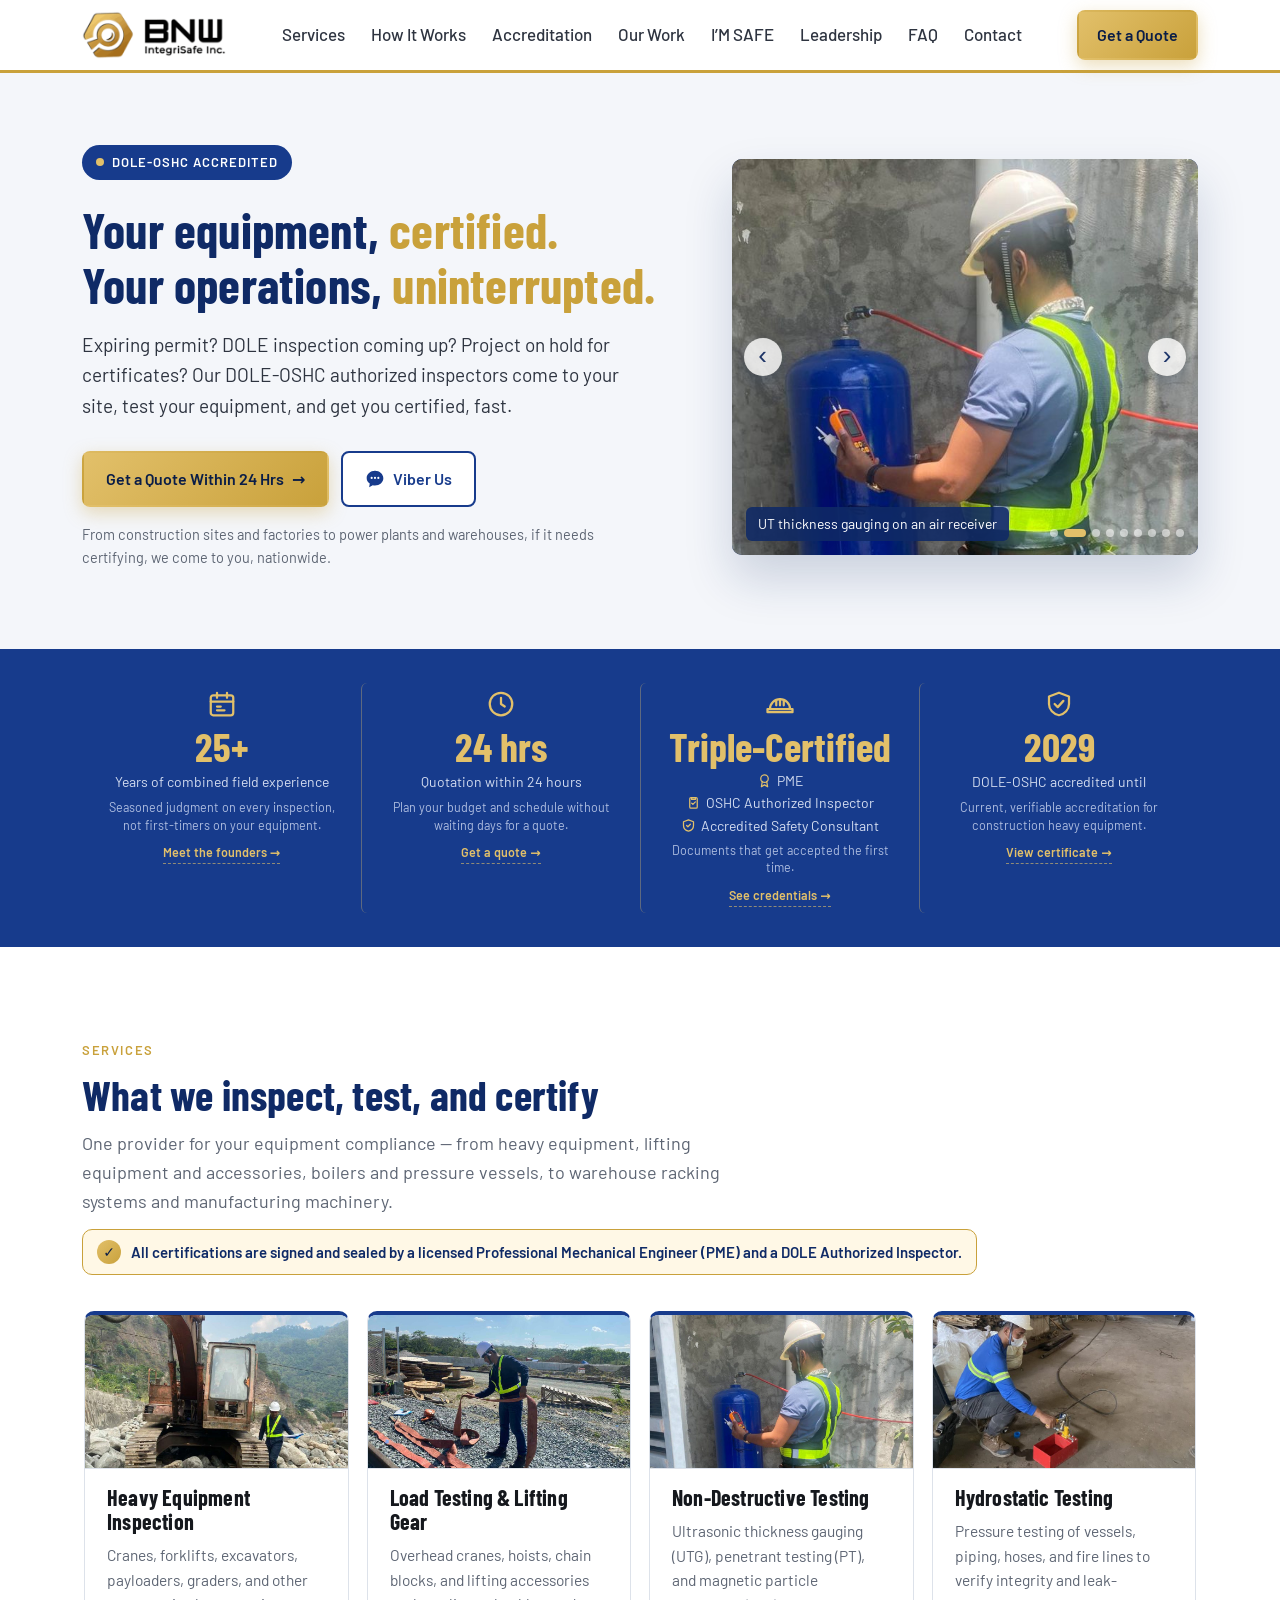
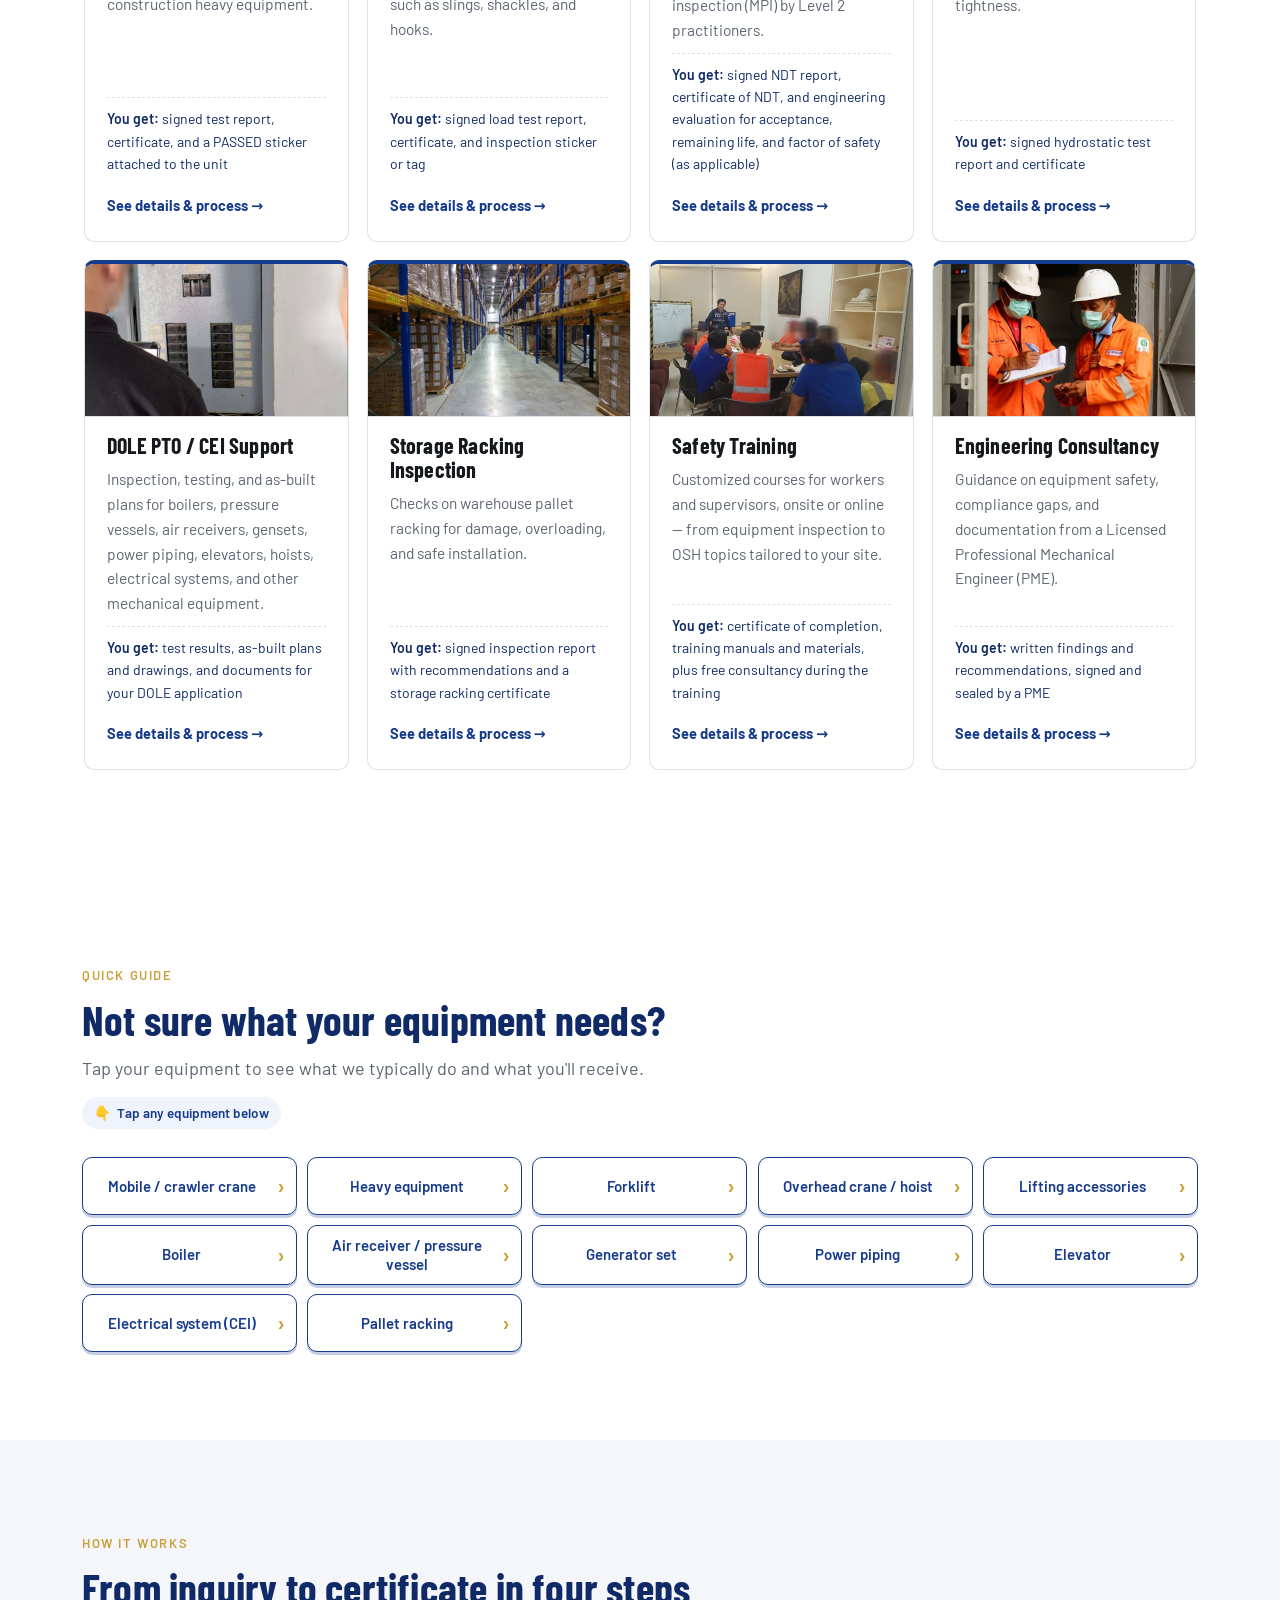
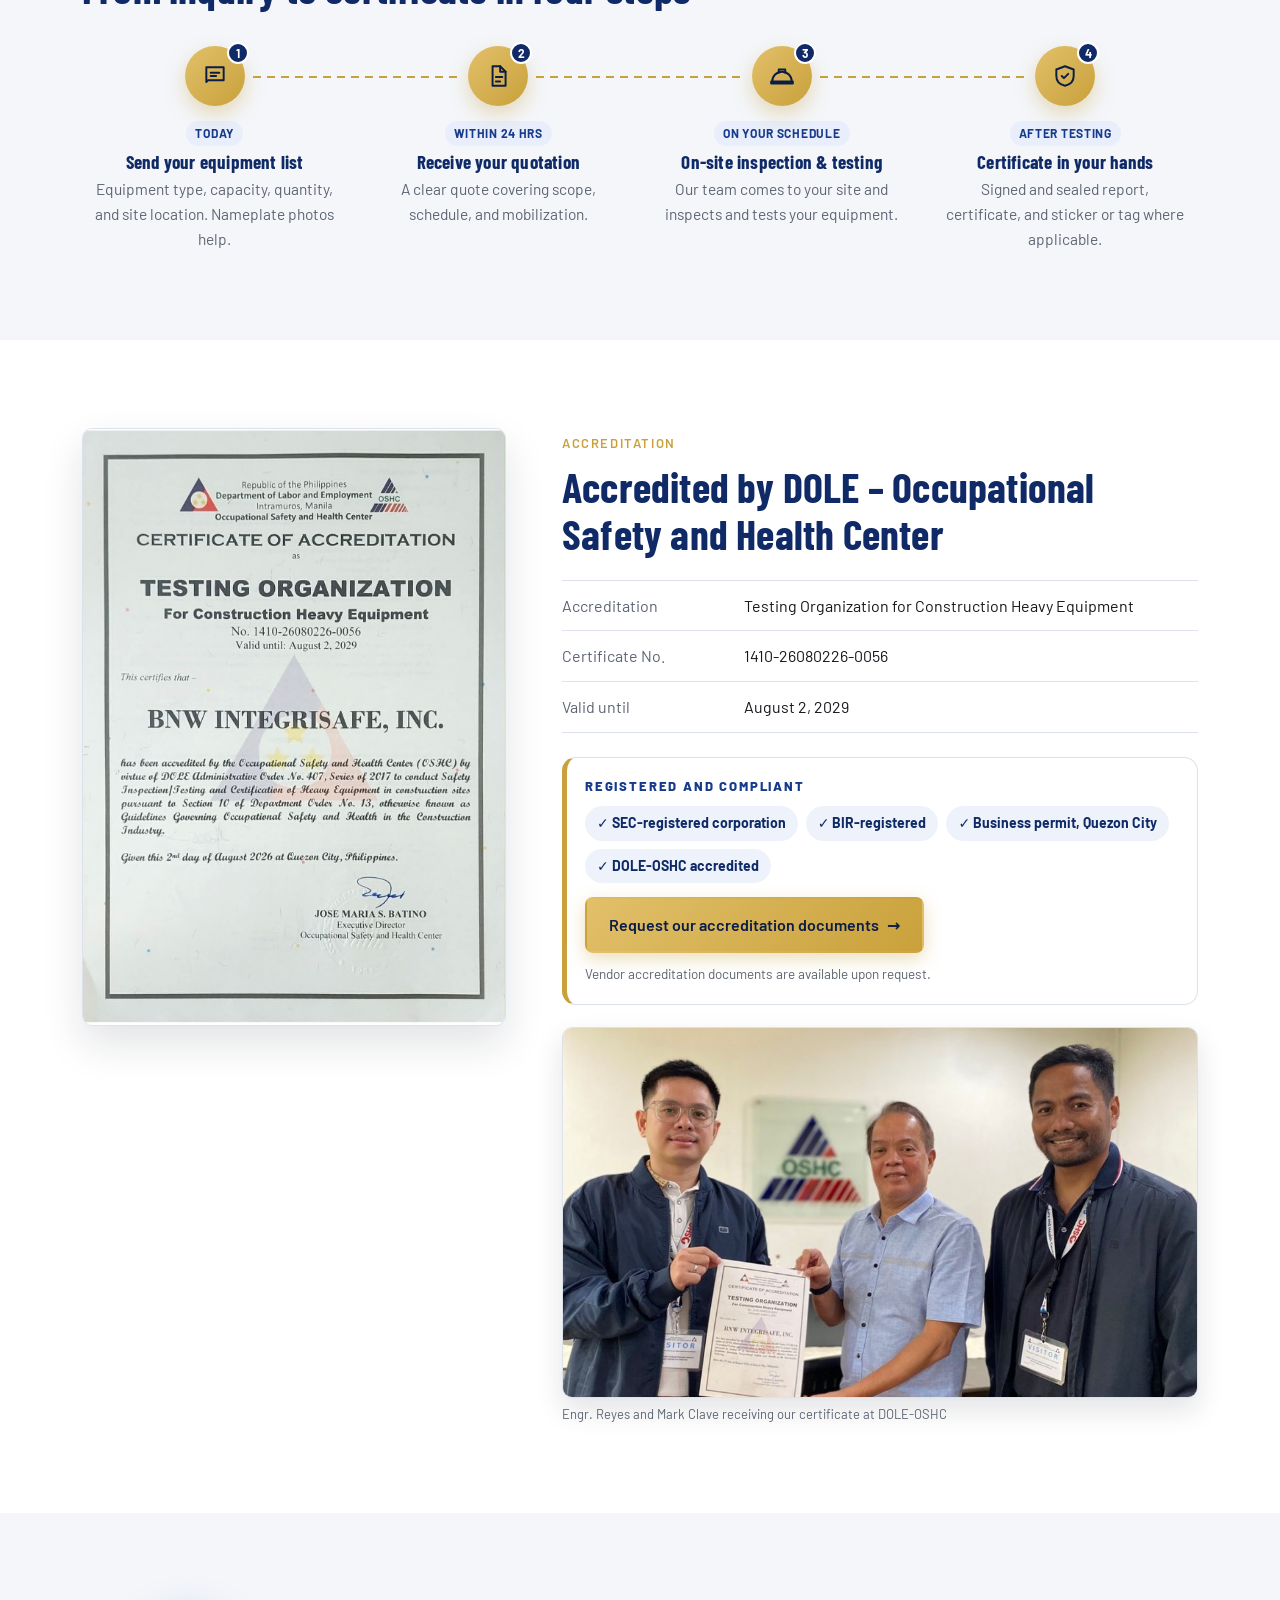
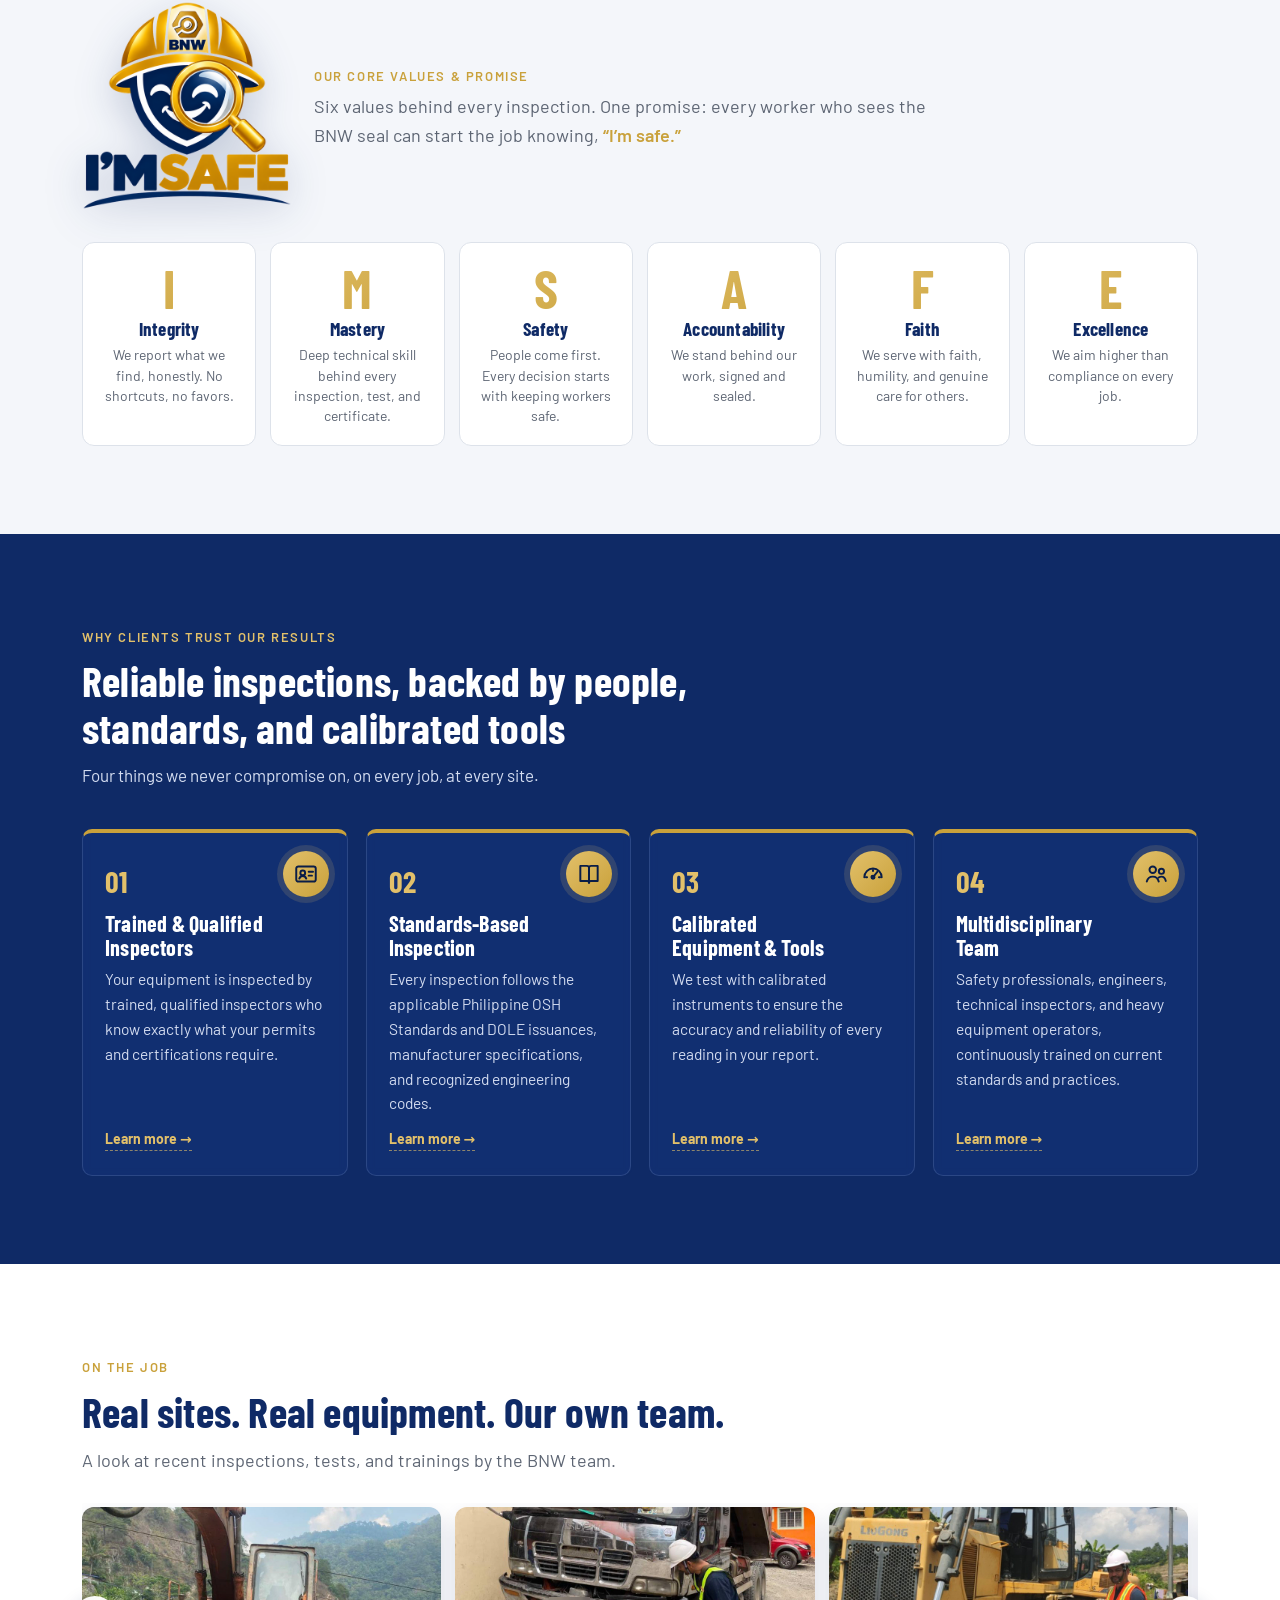
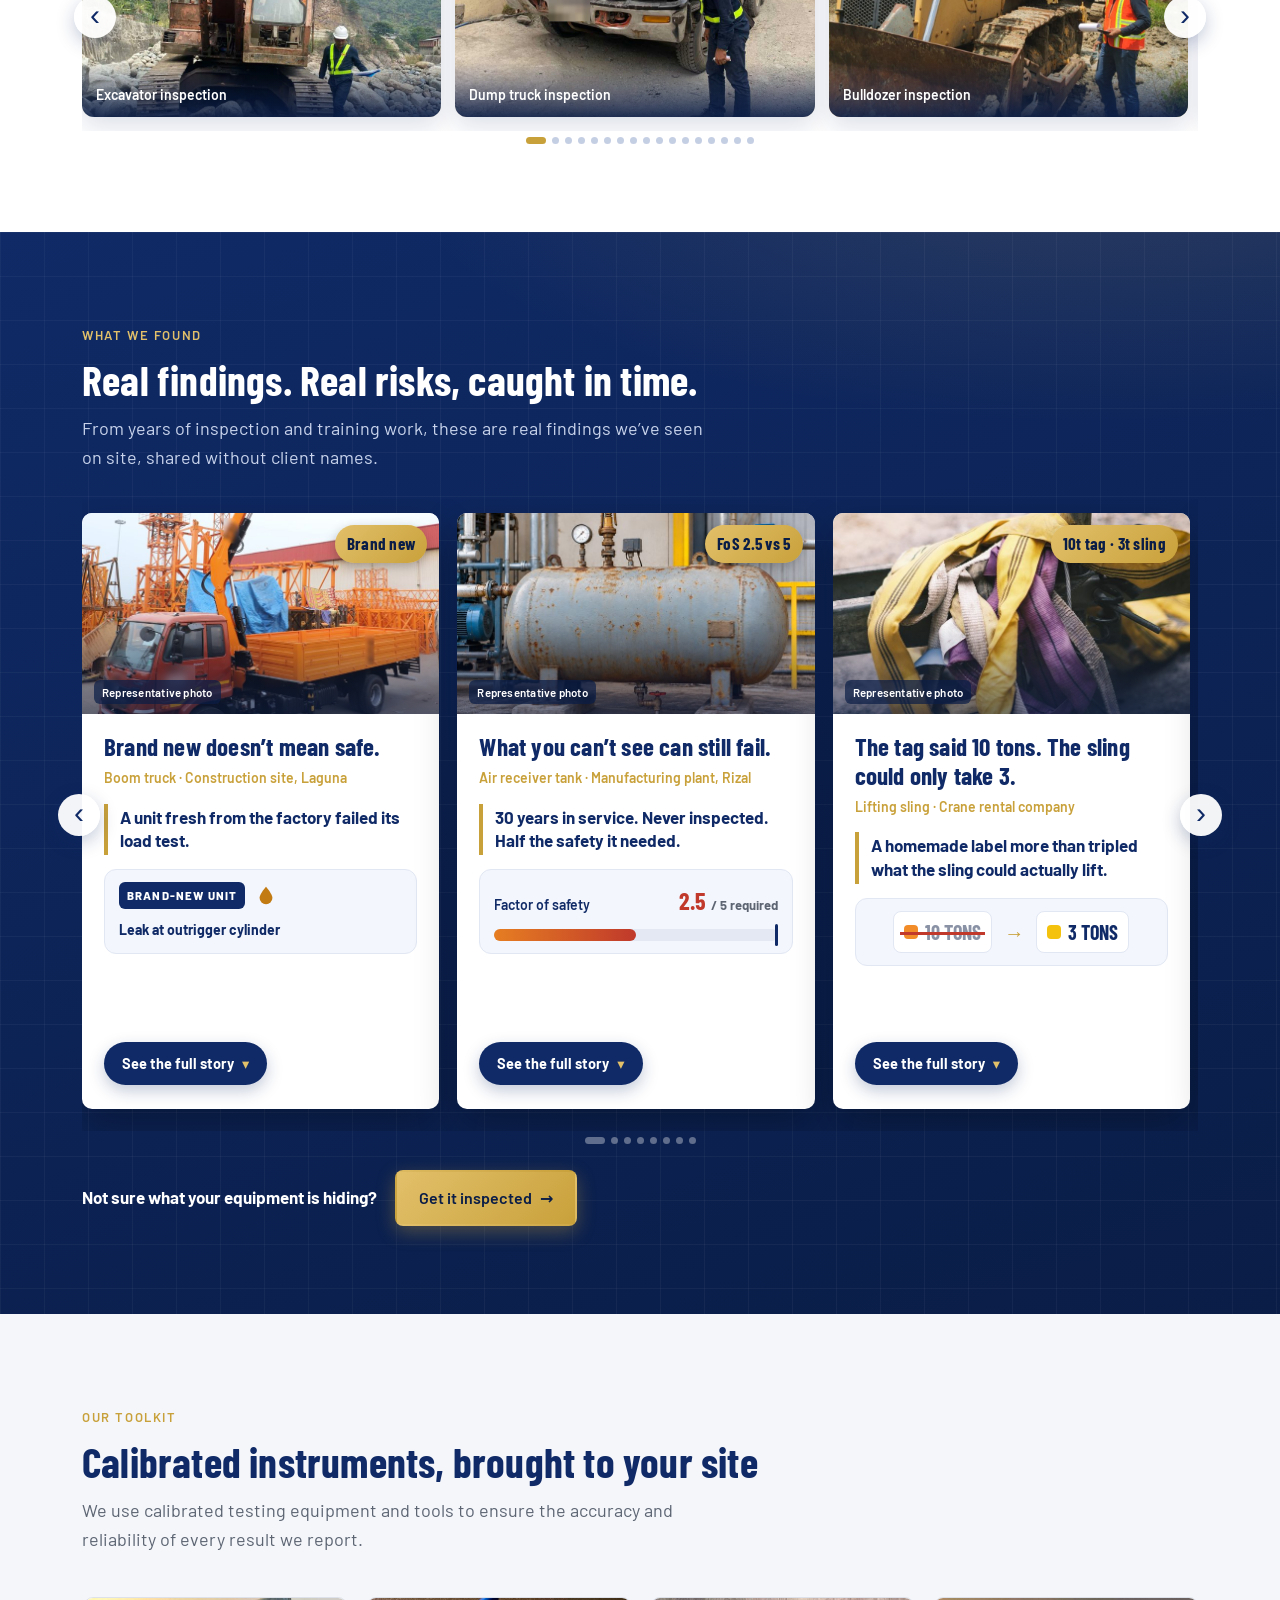
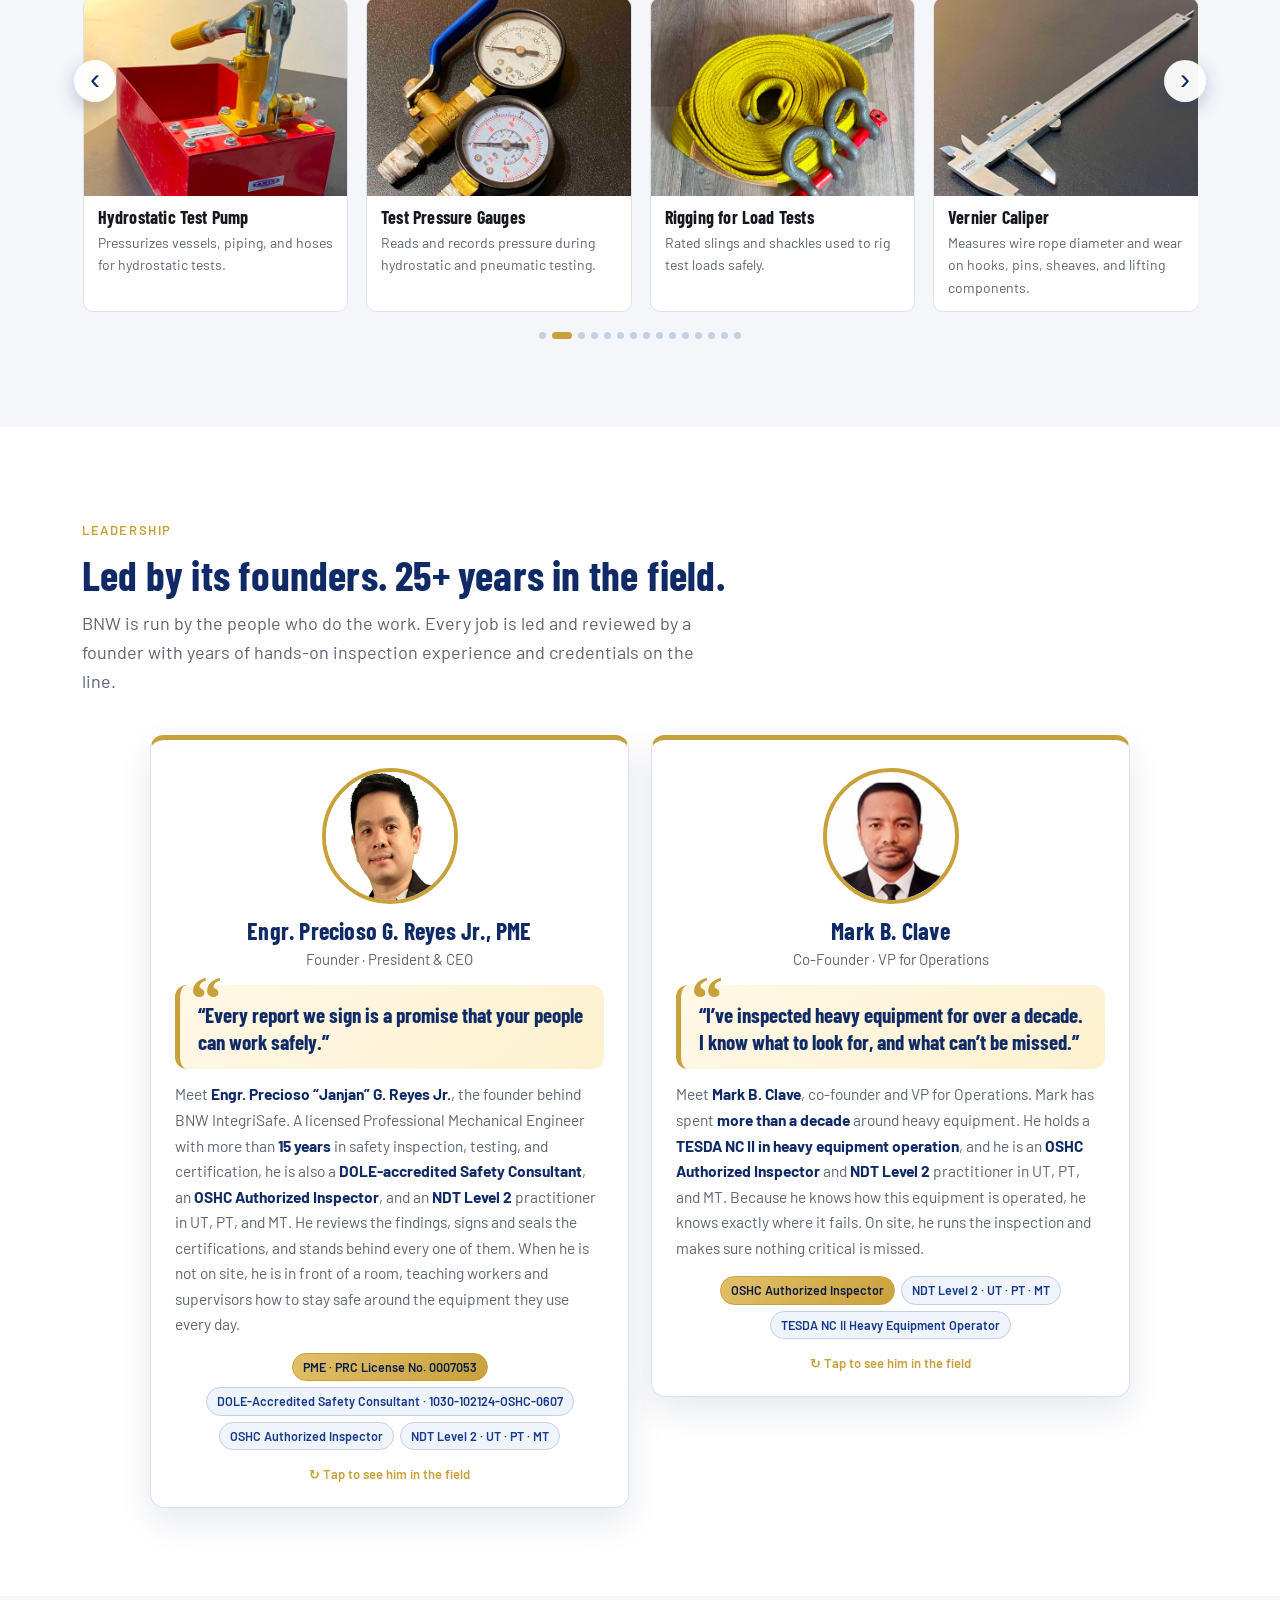
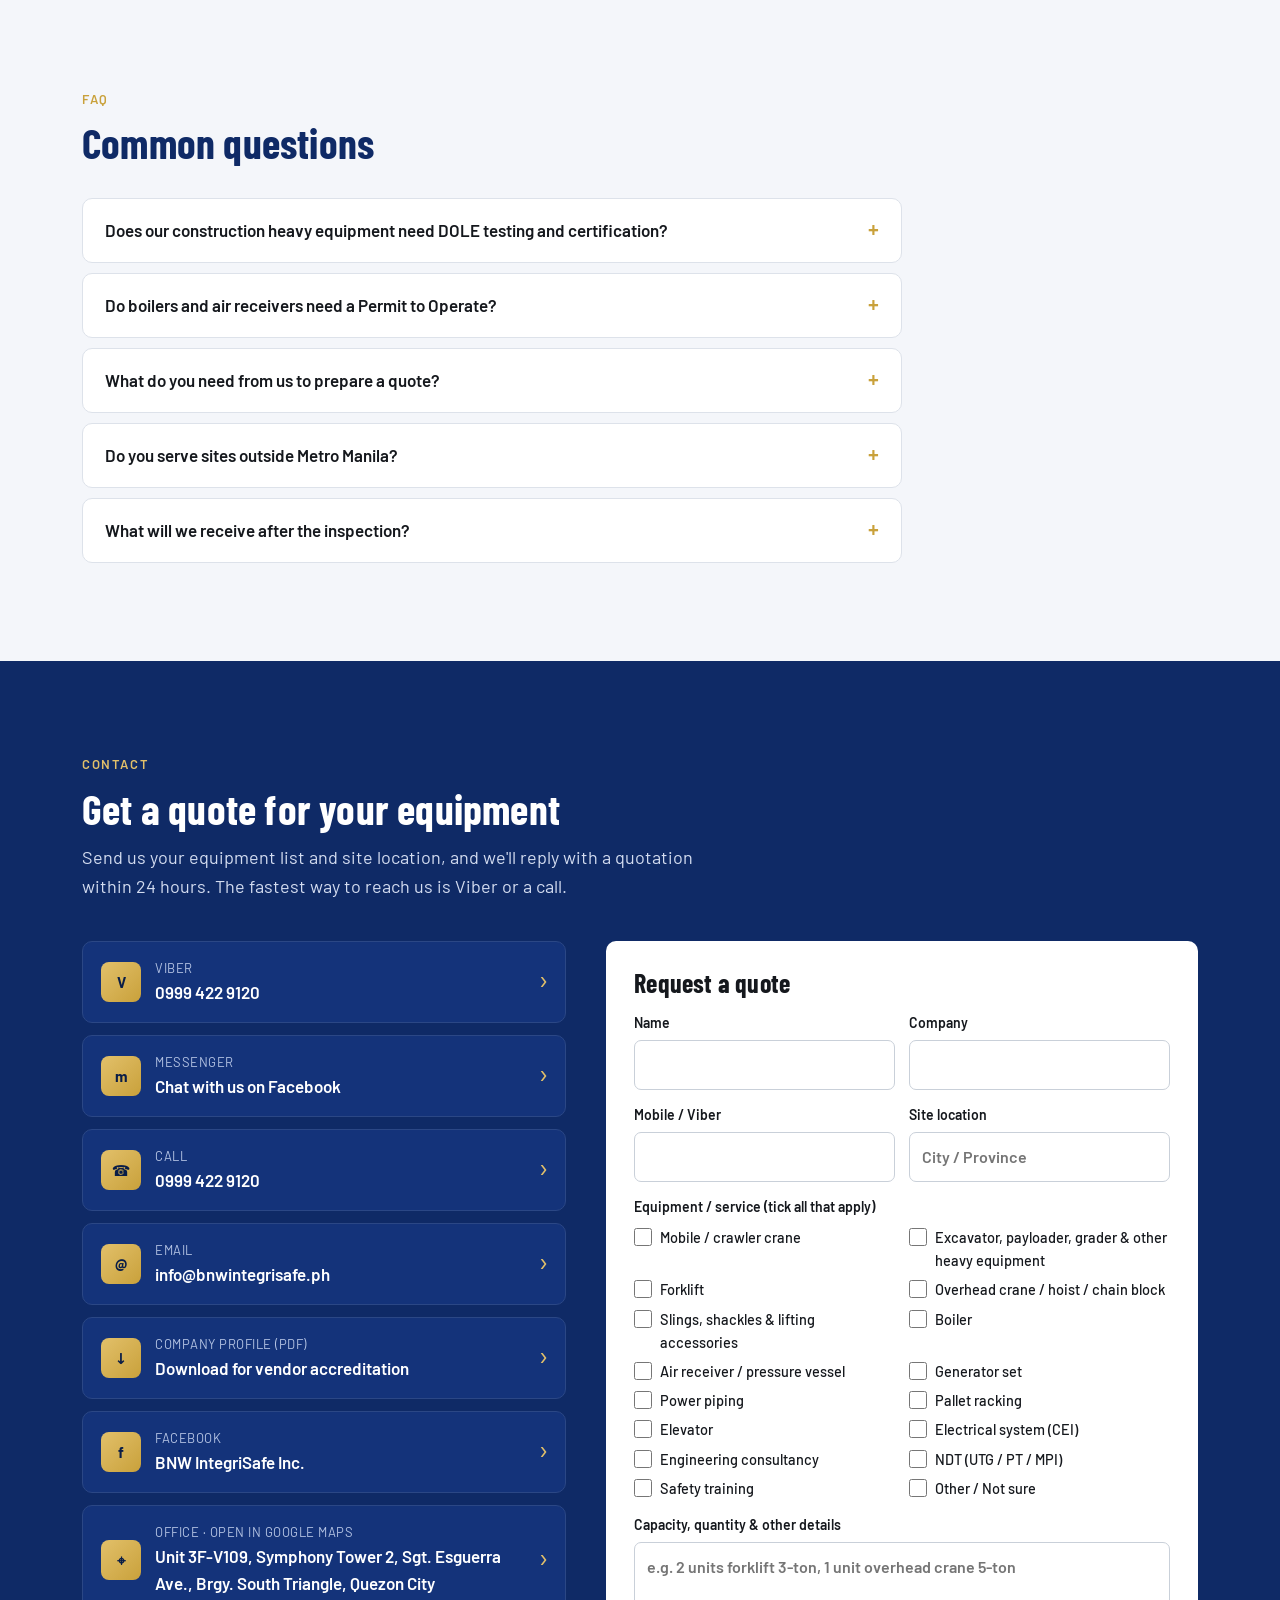
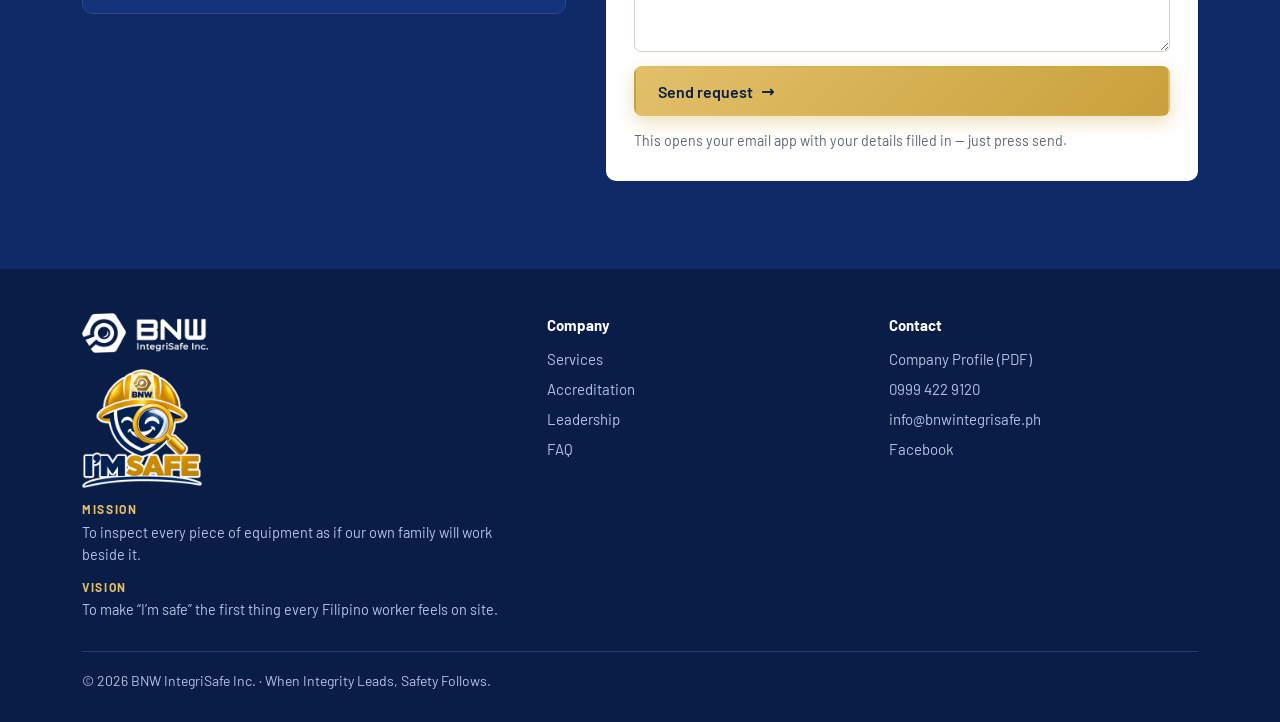
==== commit f5b332a7: "Add files via upload" ====
--- a/index.html
+++ b/index.html
@@ -676,6 +676,15 @@
 .fc-front .fc-quote:before{content:"\201C";position:absolute;top:-18px;left:10px;font-size:64px;line-height:1;color:var(--gold);font-family:Georgia,serif}
 .fc-story{margin:0 0 14px;font-size:15.5px;line-height:1.65;color:var(--steel);text-align:left}
 .fc-story b{color:var(--blue-dark)}
+
+/* legal credentials */
+.legal{margin:22px 0 4px;padding:18px 18px 20px;border:1px solid var(--line);border-left:5px solid var(--gold);border-radius:14px;background:#fff}
+.legal-h{margin:0 0 10px;font-weight:800;font-size:13px;letter-spacing:.14em;text-transform:uppercase;color:var(--blue)}
+.legal-pills{display:flex;flex-wrap:wrap;gap:8px}
+.legal-pills span{font-size:14px;font-weight:700;color:var(--blue-dark);background:#eef2fa;padding:6px 12px;border-radius:999px}
+.legal-cta{display:flex;flex-wrap:wrap;align-items:center;gap:10px 16px;margin-top:14px}
+.legal-note{font-size:13.5px;color:var(--steel)}
+@media(max-width:600px){.legal-cta .btn{width:100%;justify-content:center}}
 /* quality */
 .quality{background:var(--blue-dark);color:#fff}
 .quality h2{color:#fff;max-width:760px}
@@ -886,6 +895,11 @@
         <div><dt>Certificate No.</dt><dd>1410-26080226-0056</dd></div>
         <div><dt>Valid until</dt><dd>August 2, 2029</dd></div>
       </dl>
+      <div class="legal">
+        <p class="legal-h">Registered and compliant</p>
+        <div class="legal-pills"><span>&#10003; SEC-registered corporation</span><span>&#10003; BIR-registered</span><span>&#10003; Business permit, Quezon City</span><span>&#10003; DOLE-OSHC accredited</span></div>
+        <div class="legal-cta"><a class="btn btn-gold" href="mailto:info@bnwintegrisafe.ph?subject=Request%20for%20vendor%20accreditation%20documents&amp;body=Hi%20BNW%20IntegriSafe%2C%0A%0AWe%20would%20like%20to%20request%20your%20company%20documents%20for%20vendor%20accreditation.%0A%0ACompany%20name%3A%0AContact%20person%3A%0APosition%3A%0AMobile%3A%0ADocuments%20needed%20%28e.g.%2C%20SEC%2C%20BIR%202303%2C%20Mayor%27s%20Permit%2C%20DOLE-OSHC%20Accreditation%29%3A%0A%0AThank%20you.">Request our accreditation documents <span class="arr">&rarr;</span></a><span class="legal-note">Vendor accreditation documents are available upon request.</span></div>
+      </div>
       <figure class="acc-award"><img src="images/accreditation-award.jpg" alt="BNW founders receiving the DOLE-OSHC certificate of accreditation" loading="lazy"><figcaption>Engr. Reyes and Mark Clave receiving our certificate at DOLE-OSHC</figcaption></figure>
     </div>
   </div>
@@ -898,7 +912,7 @@
       <div>
         <span class="eyebrow">Our core values &amp; promise</span>
         <h2 class="sr-only">I&rsquo;M SAFE</h2>
-        <p class="lead">Six values behind every inspection. One promise: when you see the BNW seal on your equipment, you can put your hand on your heart and say, <em>&ldquo;I&rsquo;m safe.&rdquo;</em></p>
+        <p class="lead">Six values behind every inspection. One promise: every worker who sees the BNW seal can start the job knowing, <em>&ldquo;I&rsquo;m safe.&rdquo;</em></p>
       </div>
     </div>
     <div class="vals"><div class="val"><b>I</b><h3>Integrity</h3><p>We report what we find, honestly. No shortcuts, no favors.</p></div><div class="val"><b>M</b><h3>Mastery</h3><p>Deep technical skill behind every inspection, test, and certificate.</p></div><div class="val"><b>S</b><h3>Safety</h3><p>People come first. Every decision starts with keeping workers safe.</p></div><div class="val"><b>A</b><h3>Accountability</h3><p>We stand behind our work, signed and sealed.</p></div><div class="val"><b>F</b><h3>Faith</h3><p>We serve with faith, humility, and genuine care for others.</p></div><div class="val"><b>E</b><h3>Excellence</h3><p>We aim higher than compliance on every job.</p></div></div>
@@ -1179,6 +1193,10 @@
 if('IntersectionObserver' in window){var io=new IntersectionObserver(function(es){if(es[0].isIntersecting){go();io.disconnect()}},{threshold:.2});io.observe(sec)}else go();})();
 
 document.querySelectorAll('.case-toggle').forEach(function(b){b.addEventListener('click',function(e){e.stopPropagation();var c=b.closest('.case');var o=c.classList.toggle('open');b.setAttribute('aria-expanded',o?'true':'false');});});
+
+(function(){var g=document.querySelector('.case-grid');if(!g)return;var cs=[].slice.call(g.querySelectorAll('.case'));
+function eq(){cs.forEach(function(c){c.style.minHeight=''});var m=0;cs.forEach(function(c){if(!c.classList.contains('open'))m=Math.max(m,c.getBoundingClientRect().height)});cs.forEach(function(c){c.style.minHeight=m+'px'});}
+addEventListener('resize',eq);addEventListener('load',eq);if(document.fonts&&document.fonts.ready)document.fonts.ready.then(eq);setTimeout(eq,400);})();
 document.getElementById('y').textContent=new Date().getFullYear();
 document.getElementById('quote').addEventListener('submit',function(e){
   e.preventDefault();
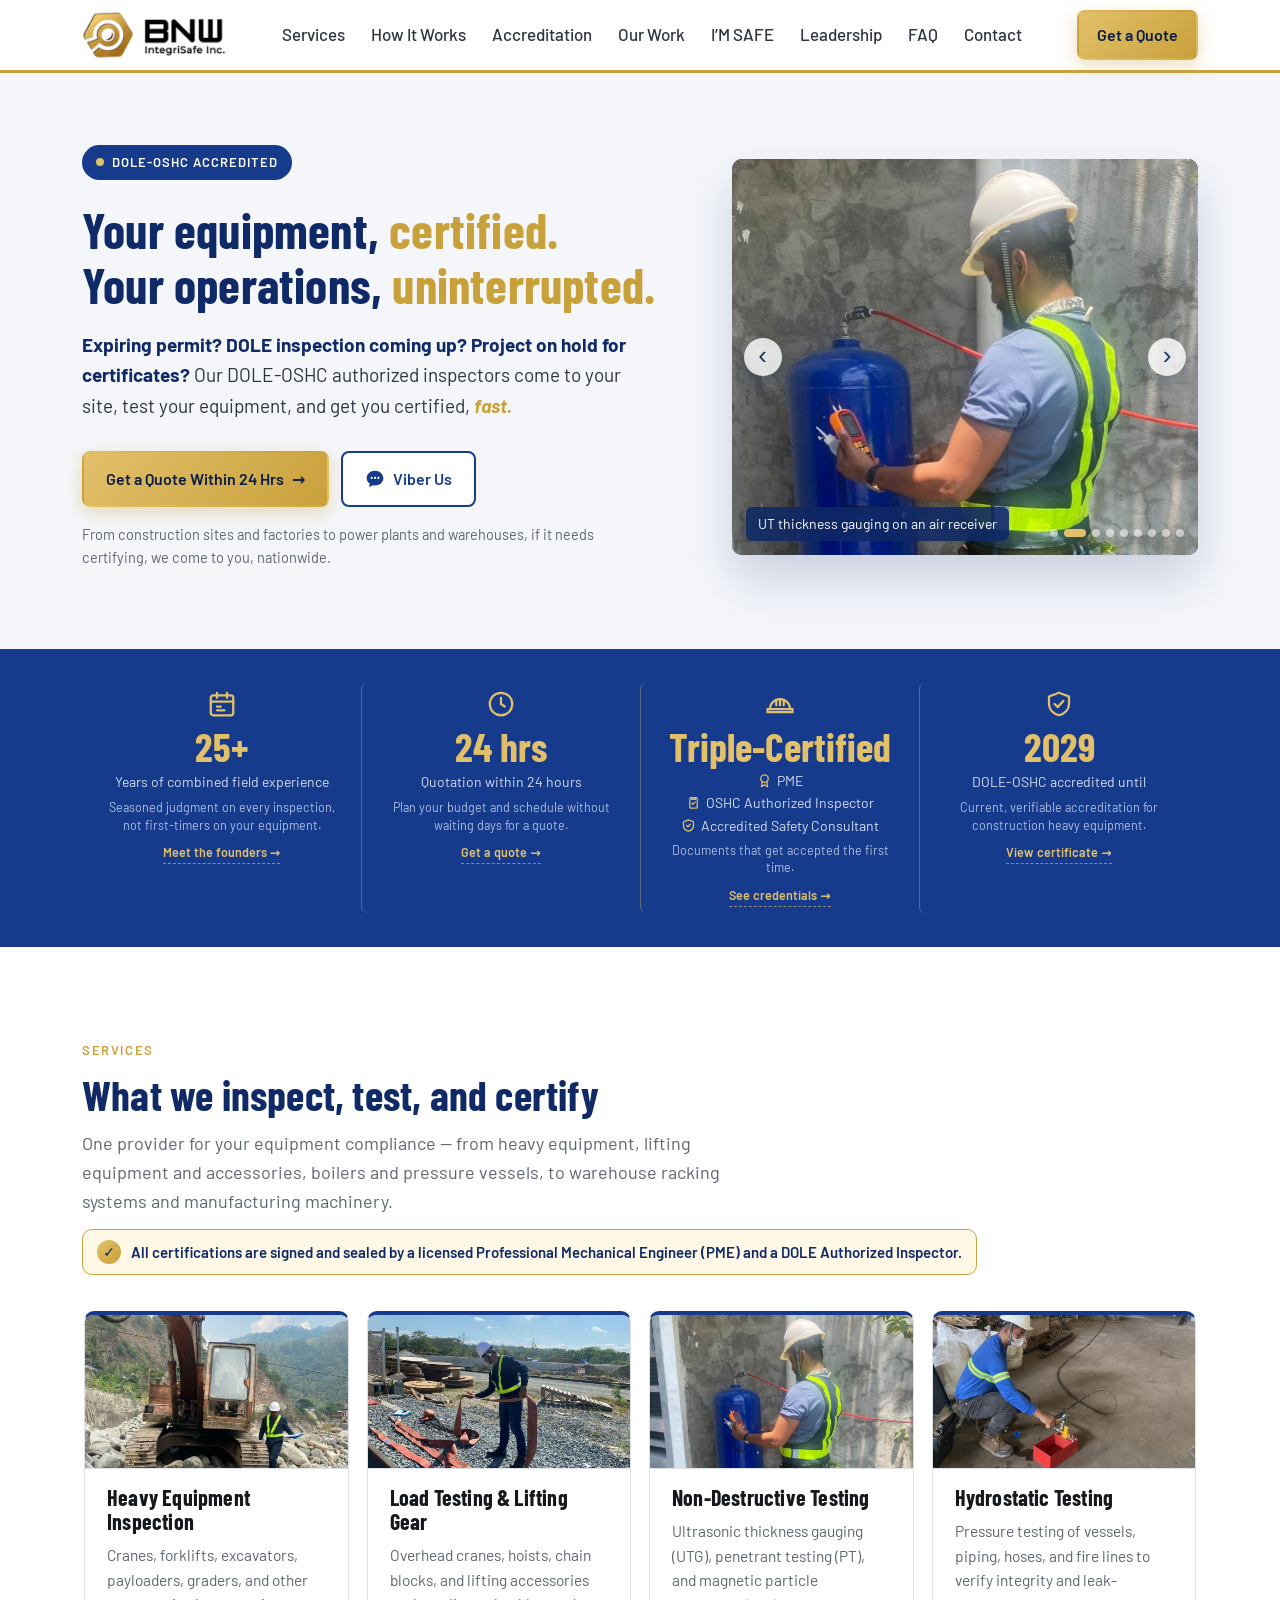
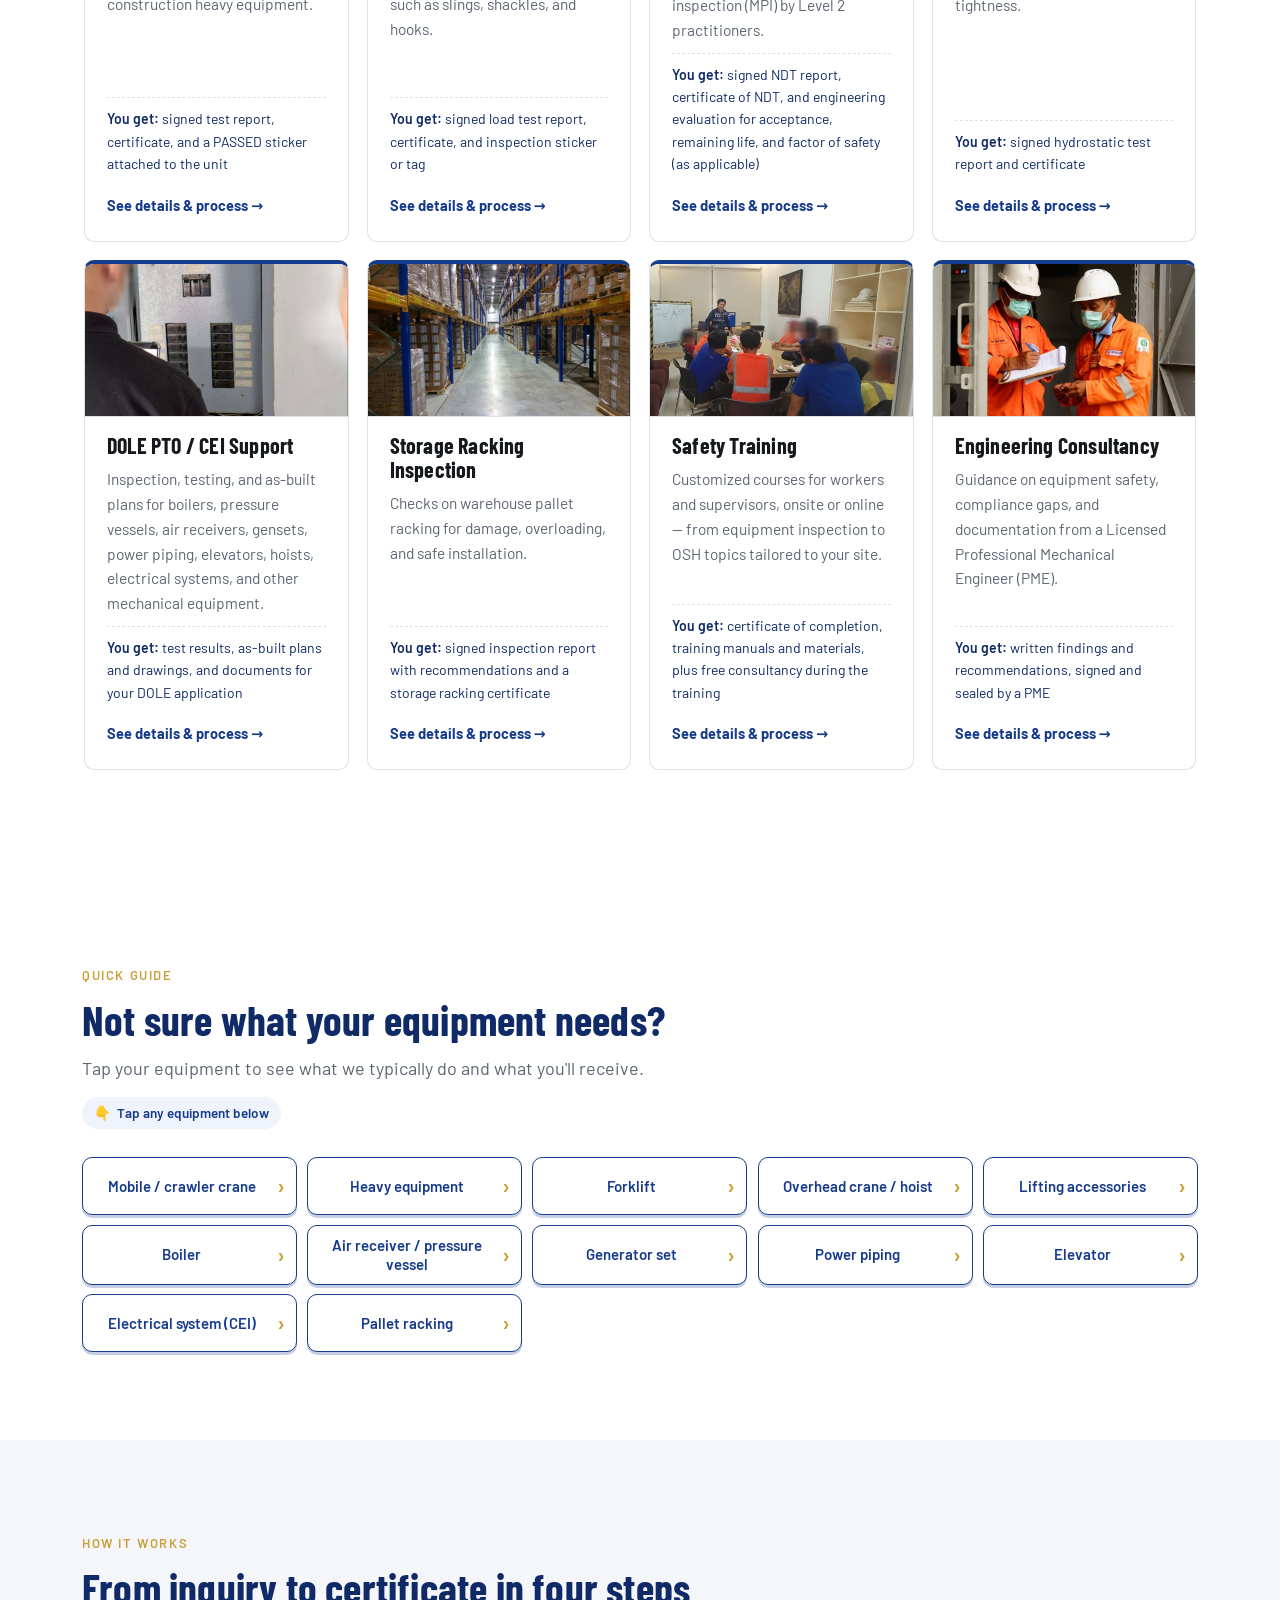
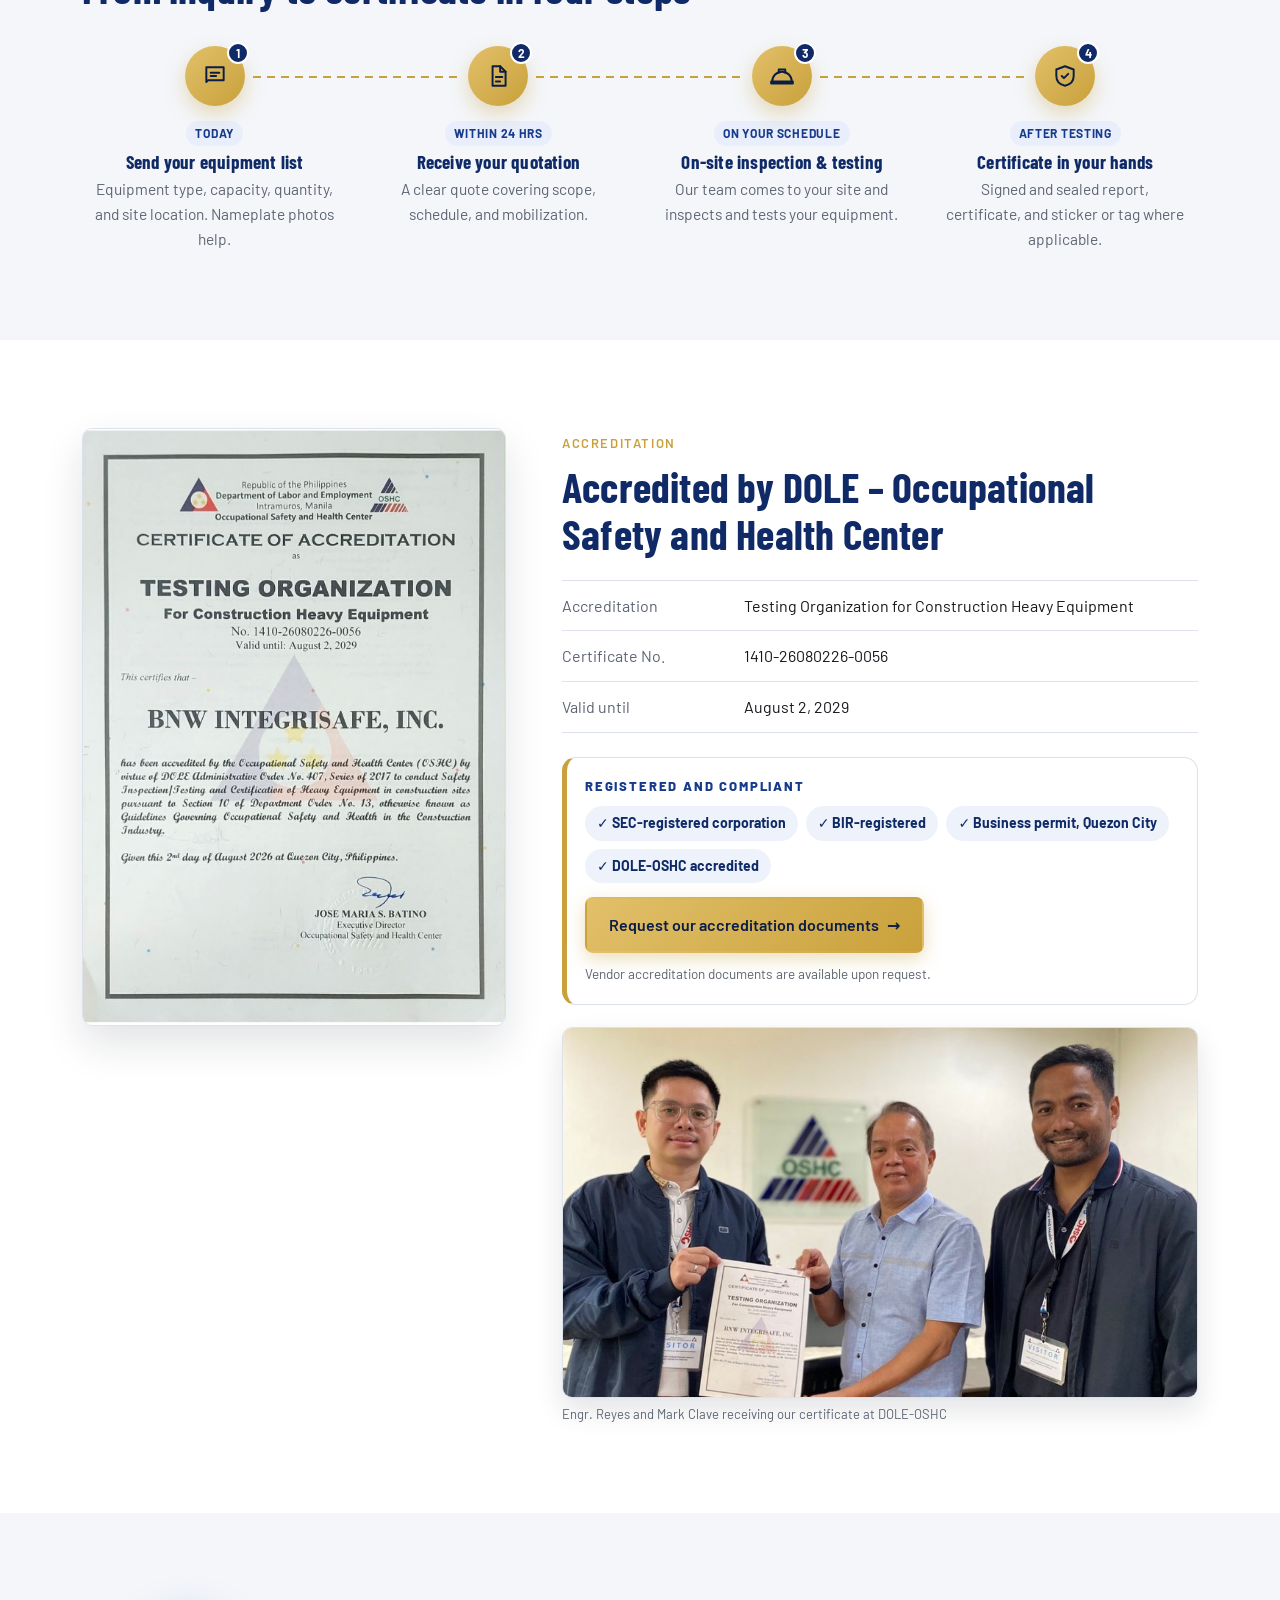
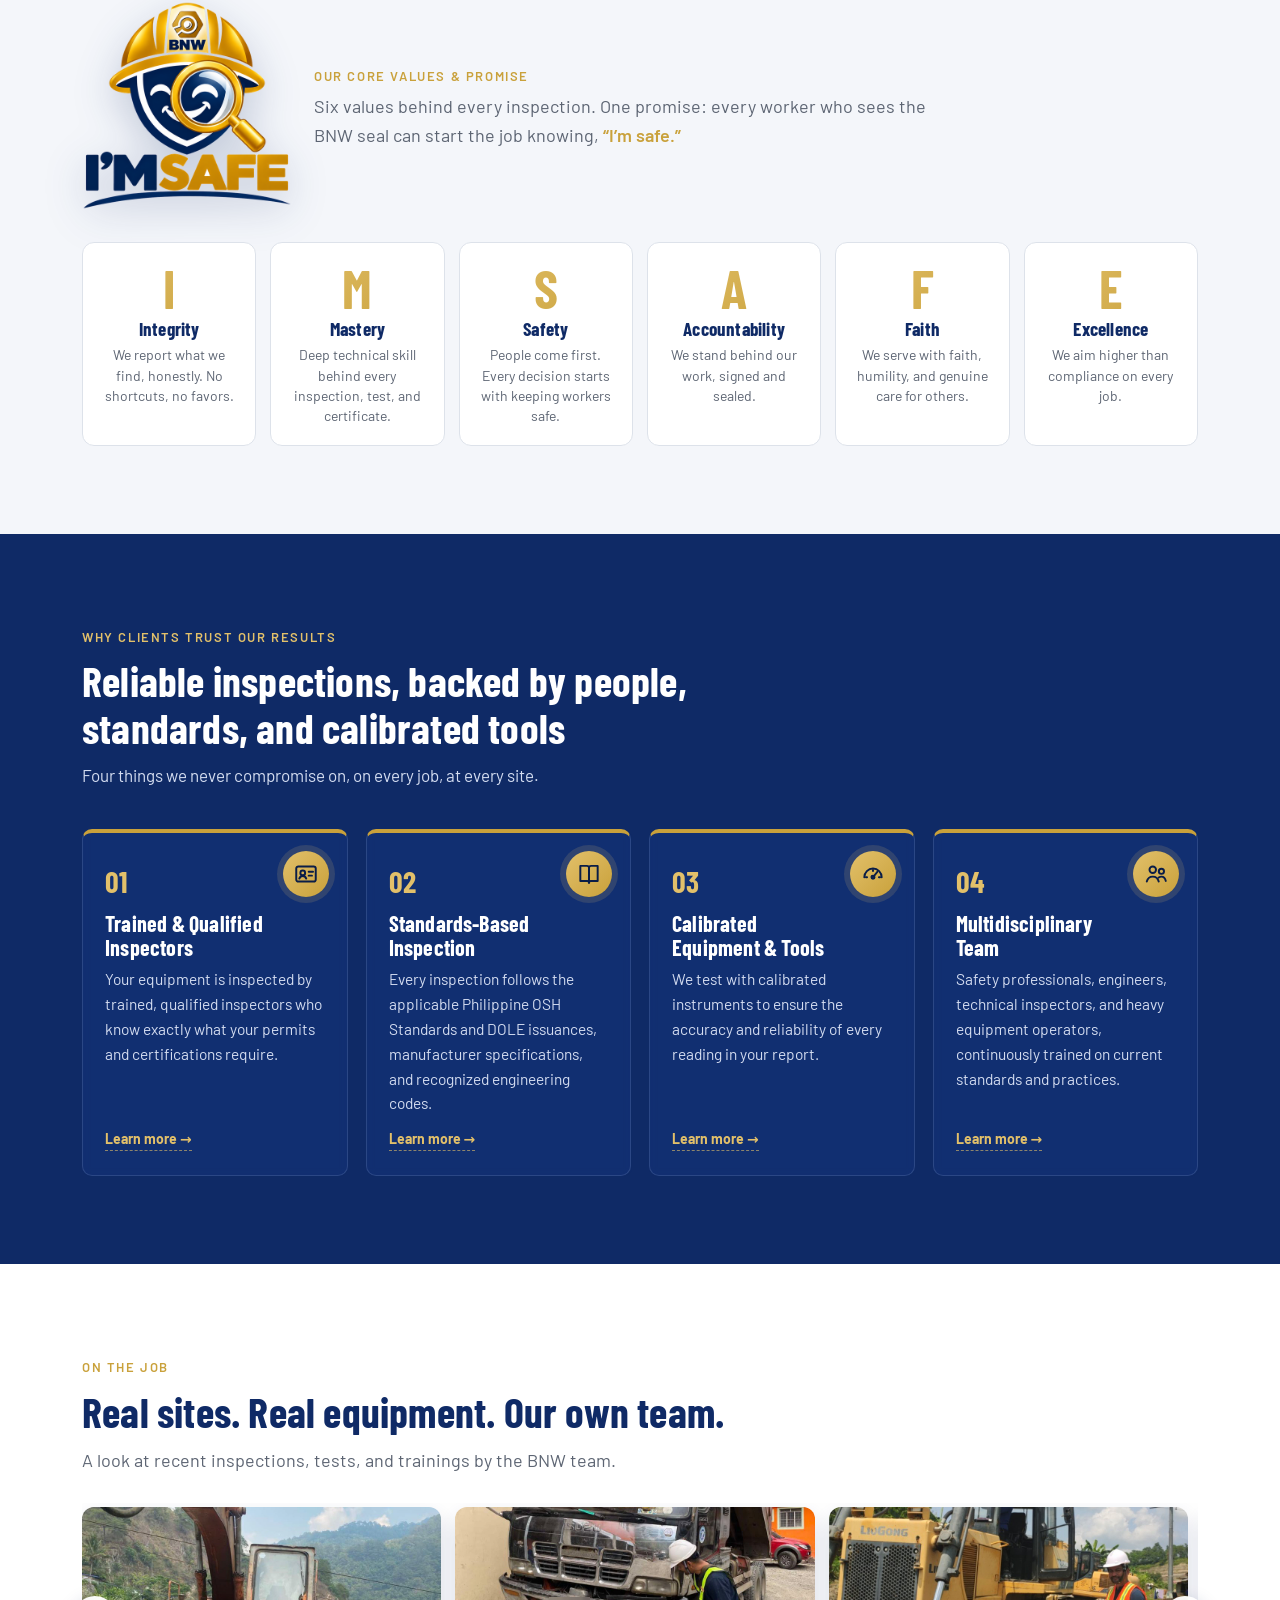
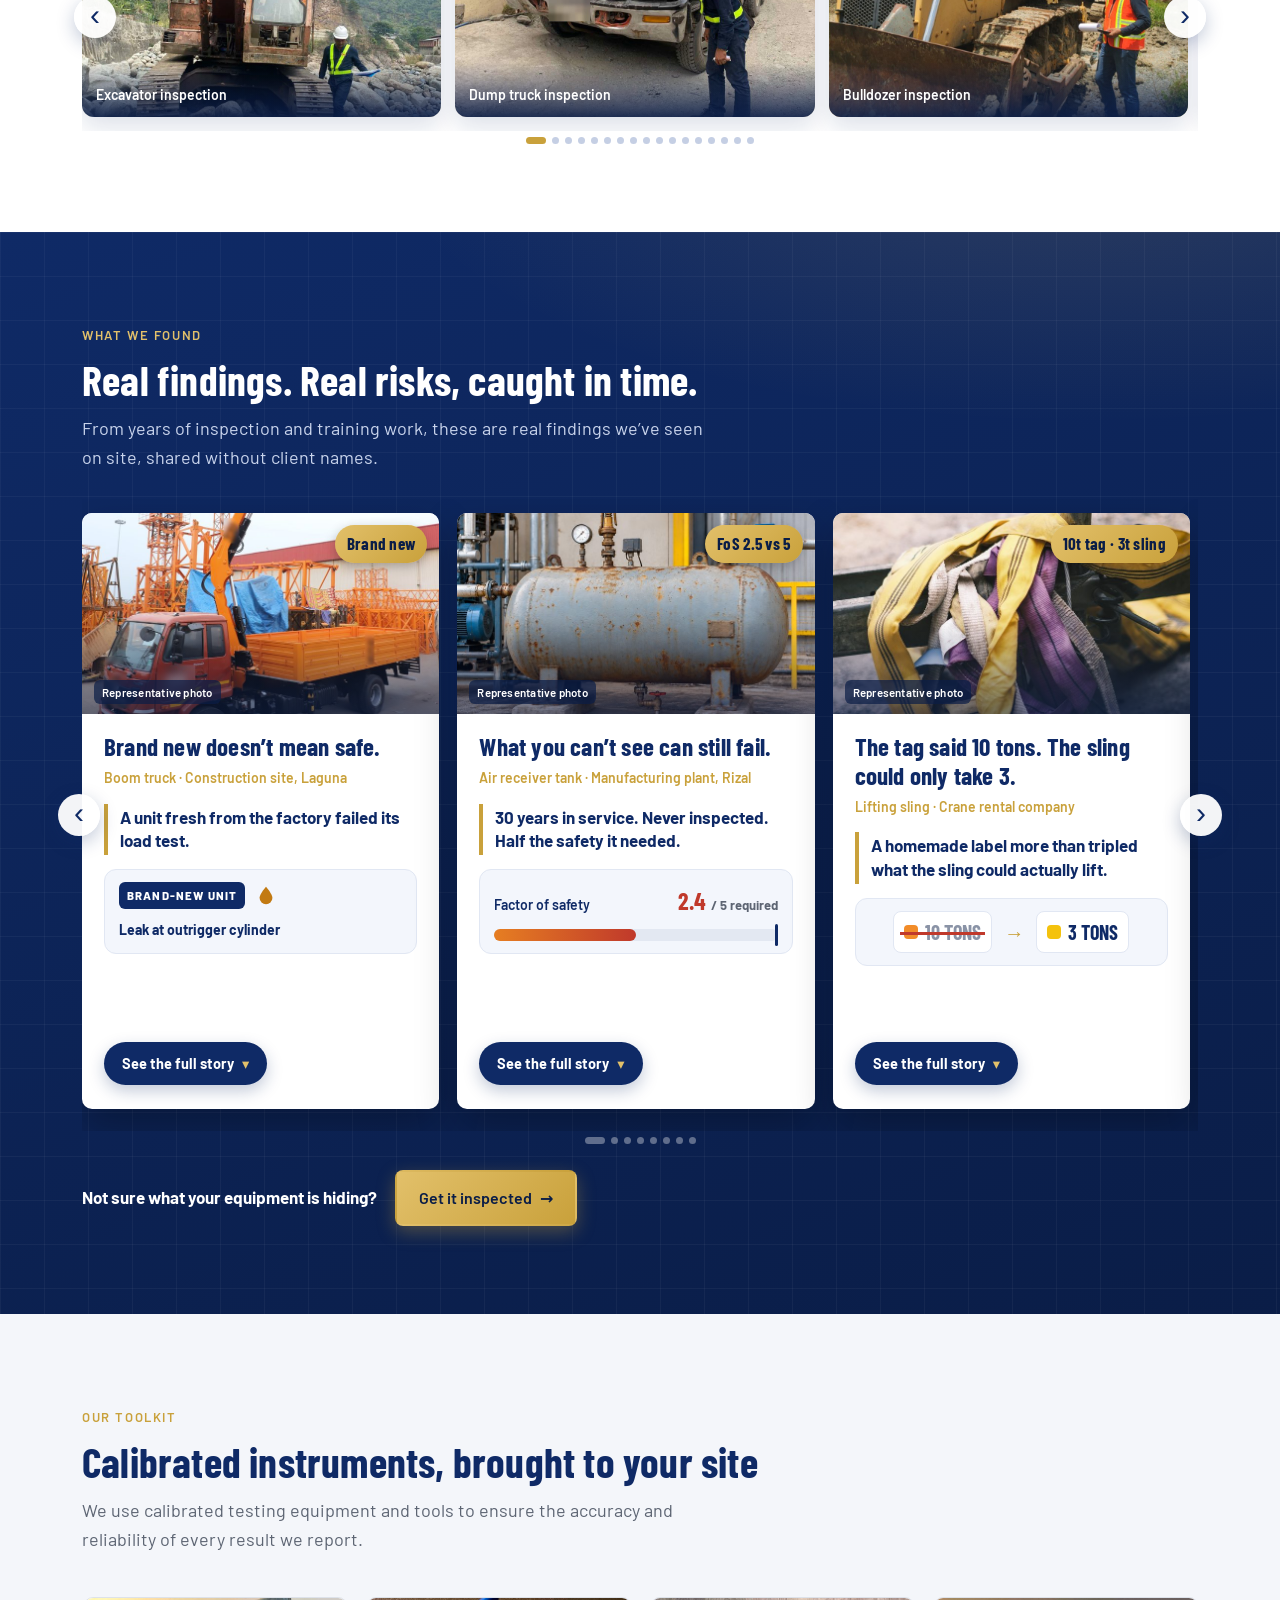
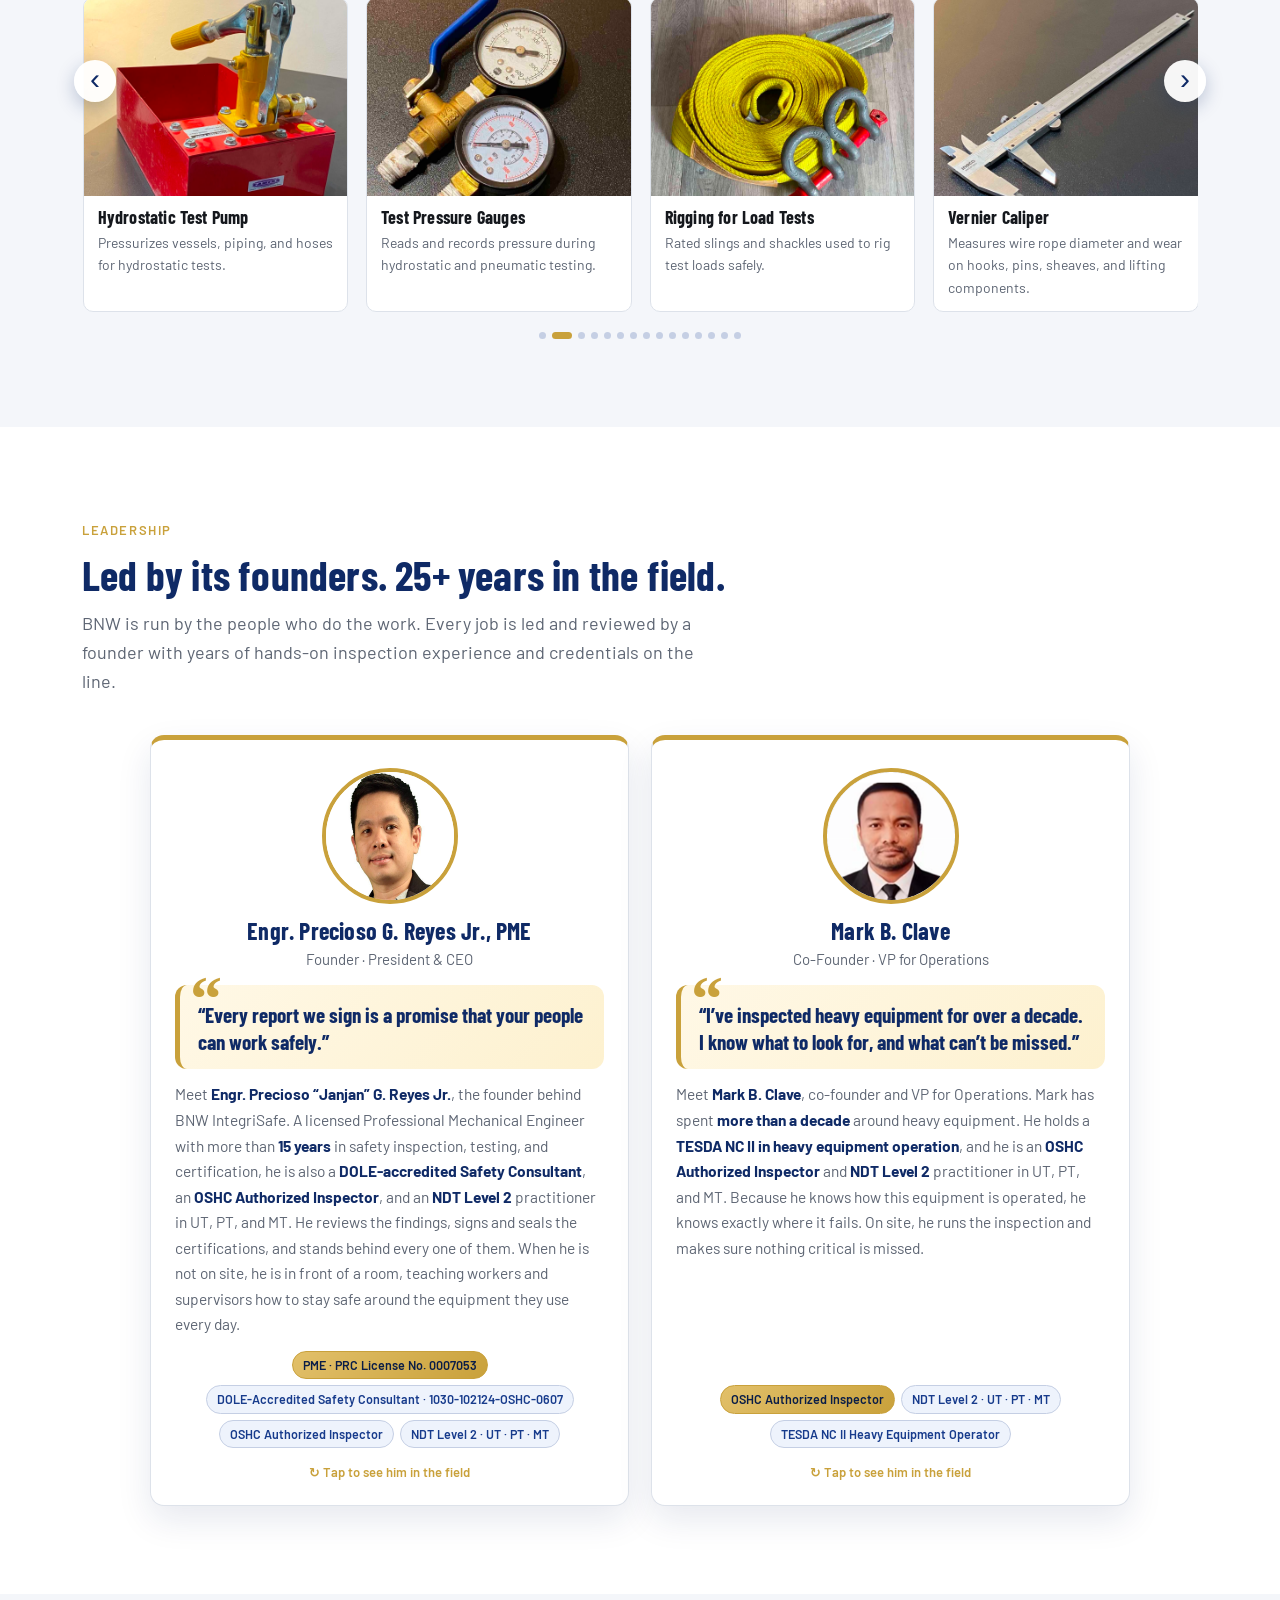
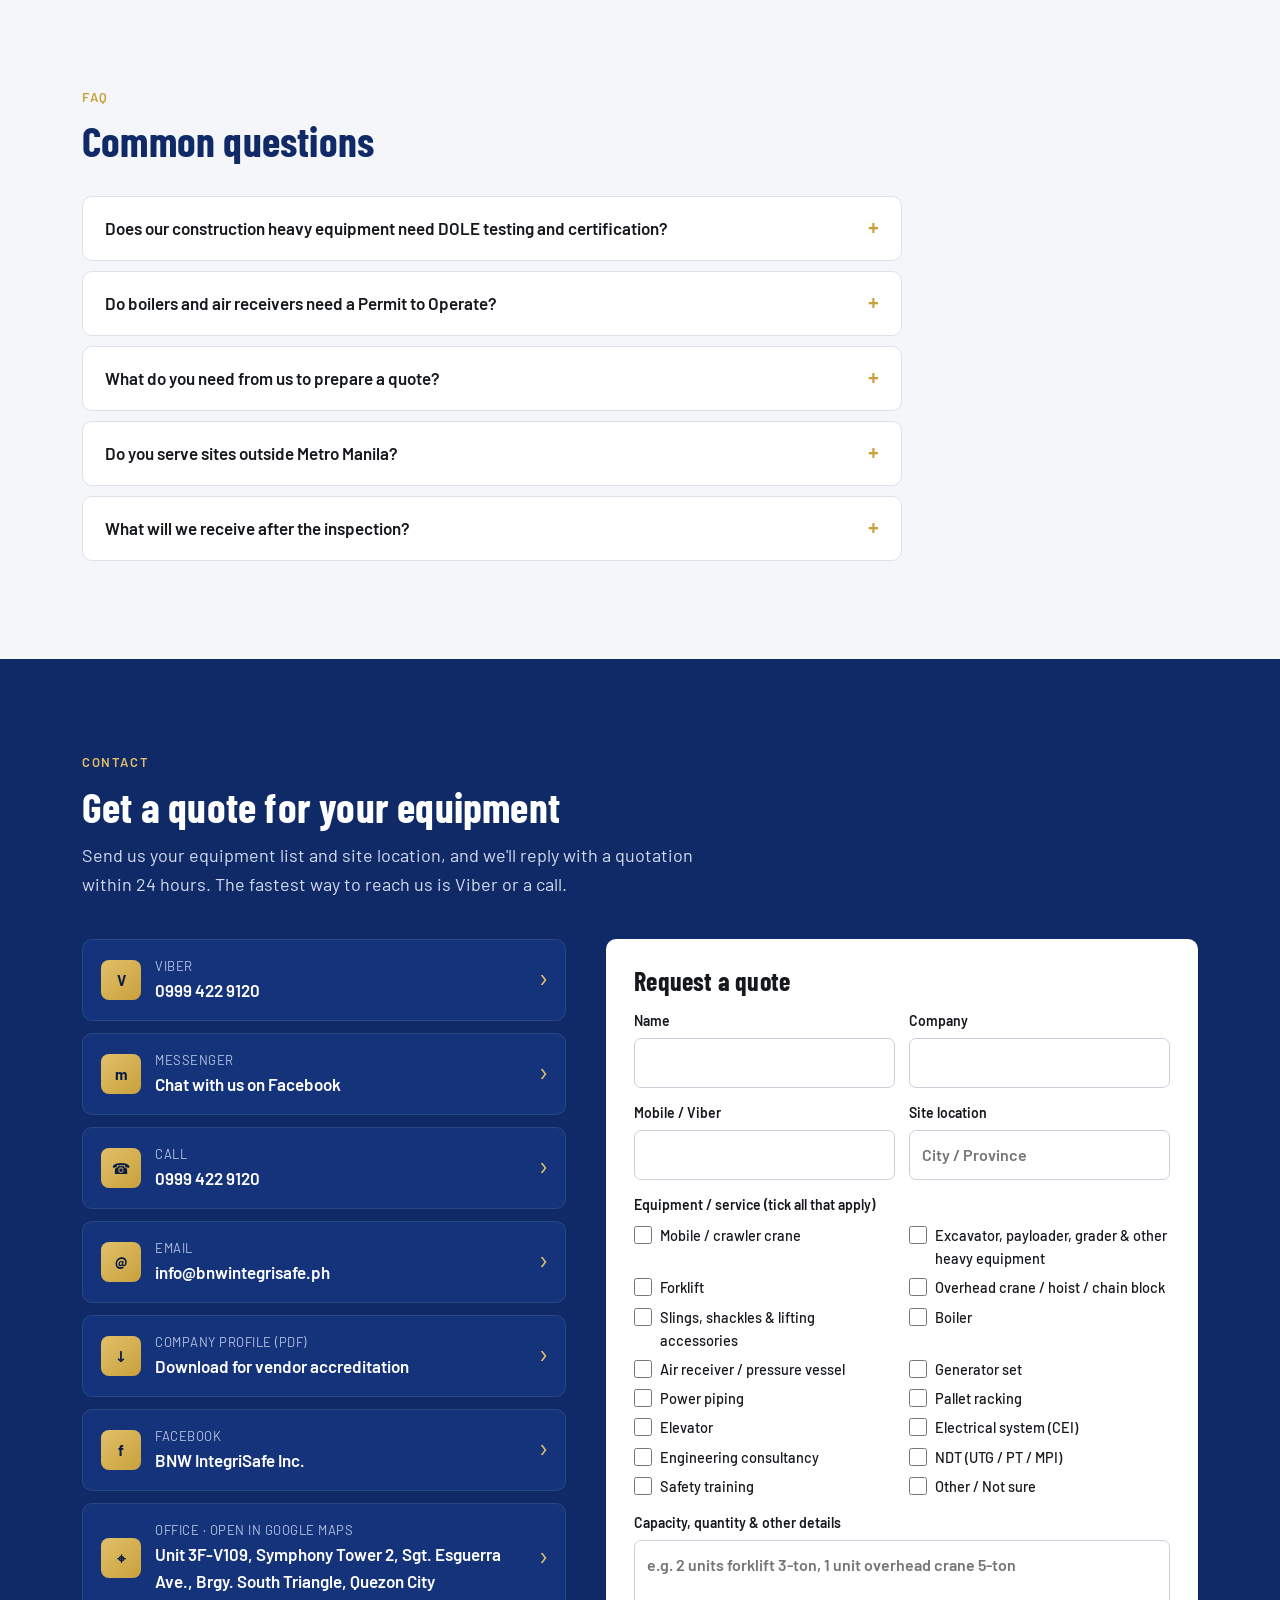
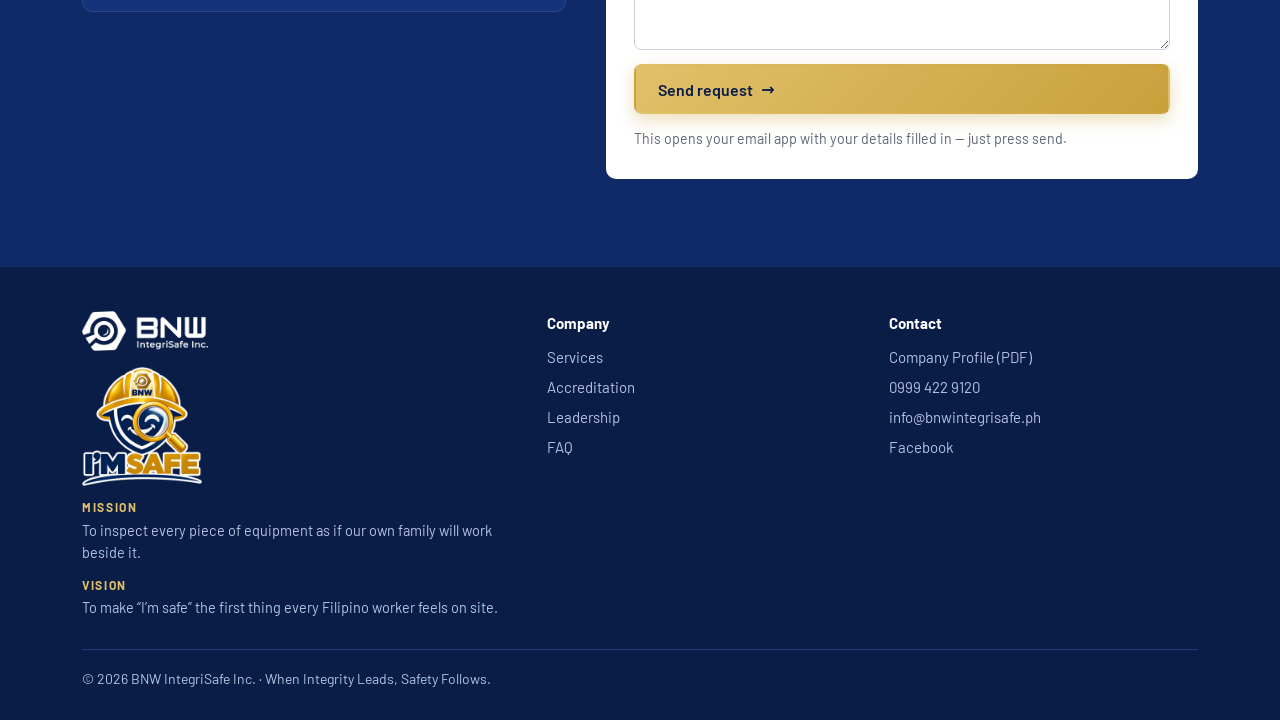
==== commit 57d5a9d0: "Add files via upload" ====
--- a/index.html
+++ b/index.html
@@ -685,6 +685,13 @@
 .legal-cta{display:flex;flex-wrap:wrap;align-items:center;gap:10px 16px;margin-top:14px}
 .legal-note{font-size:13.5px;color:var(--steel)}
 @media(max-width:600px){.legal-cta .btn{width:100%;justify-content:center}}
+.hero .pain{color:var(--blue-dark);font-weight:700}
+.hero .fast{font-style:italic;font-weight:700;color:var(--gold)}
+#team .team{align-items:stretch}
+#team .fcard{height:100%}
+#team .fc-in{height:100%}
+#team .fc-front,#team .fc-back{height:100%;box-sizing:border-box}
+#team .fc-front .chips{margin-top:auto}
 /* quality */
 .quality{background:var(--blue-dark);color:#fff}
 .quality h2{color:#fff;max-width:760px}
@@ -805,7 +812,7 @@
     <div class="hero-text">
       <span class="badge"><i></i>DOLE-OSHC Accredited</span>
       <h1><span>Your equipment, <em>certified.</em></span> <span>Your operations, <em>uninterrupted.</em></span></h1>
-      <p>Expiring permit? DOLE inspection coming up? Project on hold for certificates? Our DOLE-OSHC authorized inspectors come to your site, test your equipment, and get you certified, fast.</p>
+      <p><strong class="pain">Expiring permit? DOLE inspection coming up? Project on hold for certificates?</strong> Our DOLE-OSHC authorized inspectors come to your site, test your equipment, and get you certified, <em class="fast">fast.</em></p>
       <div class="hero-ctas">
         <a class="btn btn-gold cta-pulse" href="#contact">Get a Quote Within 24 Hrs <span class="arr">&rarr;</span></a>
         <a class="btn btn-ghost btn-viber" href="viber://chat?number=%2B639994229120&amp;draft=Hi%20BNW%20IntegriSafe%21%20I%20found%20you%20through%20your%20website%20and%20I%27d%20like%20to%20inquire%20about%20your%20services."><svg class="vb" viewBox="0 0 24 24" width="20" height="20" aria-hidden="true"><path fill="currentColor" d="M12 2C6.5 2 2 5.9 2 10.7c0 2.7 1.4 5.1 3.7 6.7L5 22l4.3-2.6c.9.2 1.8.3 2.7.3 5.5 0 10-3.9 10-8.7S17.5 2 12 2zm-4 10a1.3 1.3 0 1 1 0-2.6A1.3 1.3 0 0 1 8 12zm4 0a1.3 1.3 0 1 1 0-2.6A1.3 1.3 0 0 1 12 12zm4 0a1.3 1.3 0 1 1 0-2.6A1.3 1.3 0 0 1 16 12z"/></svg> Viber Us</a>
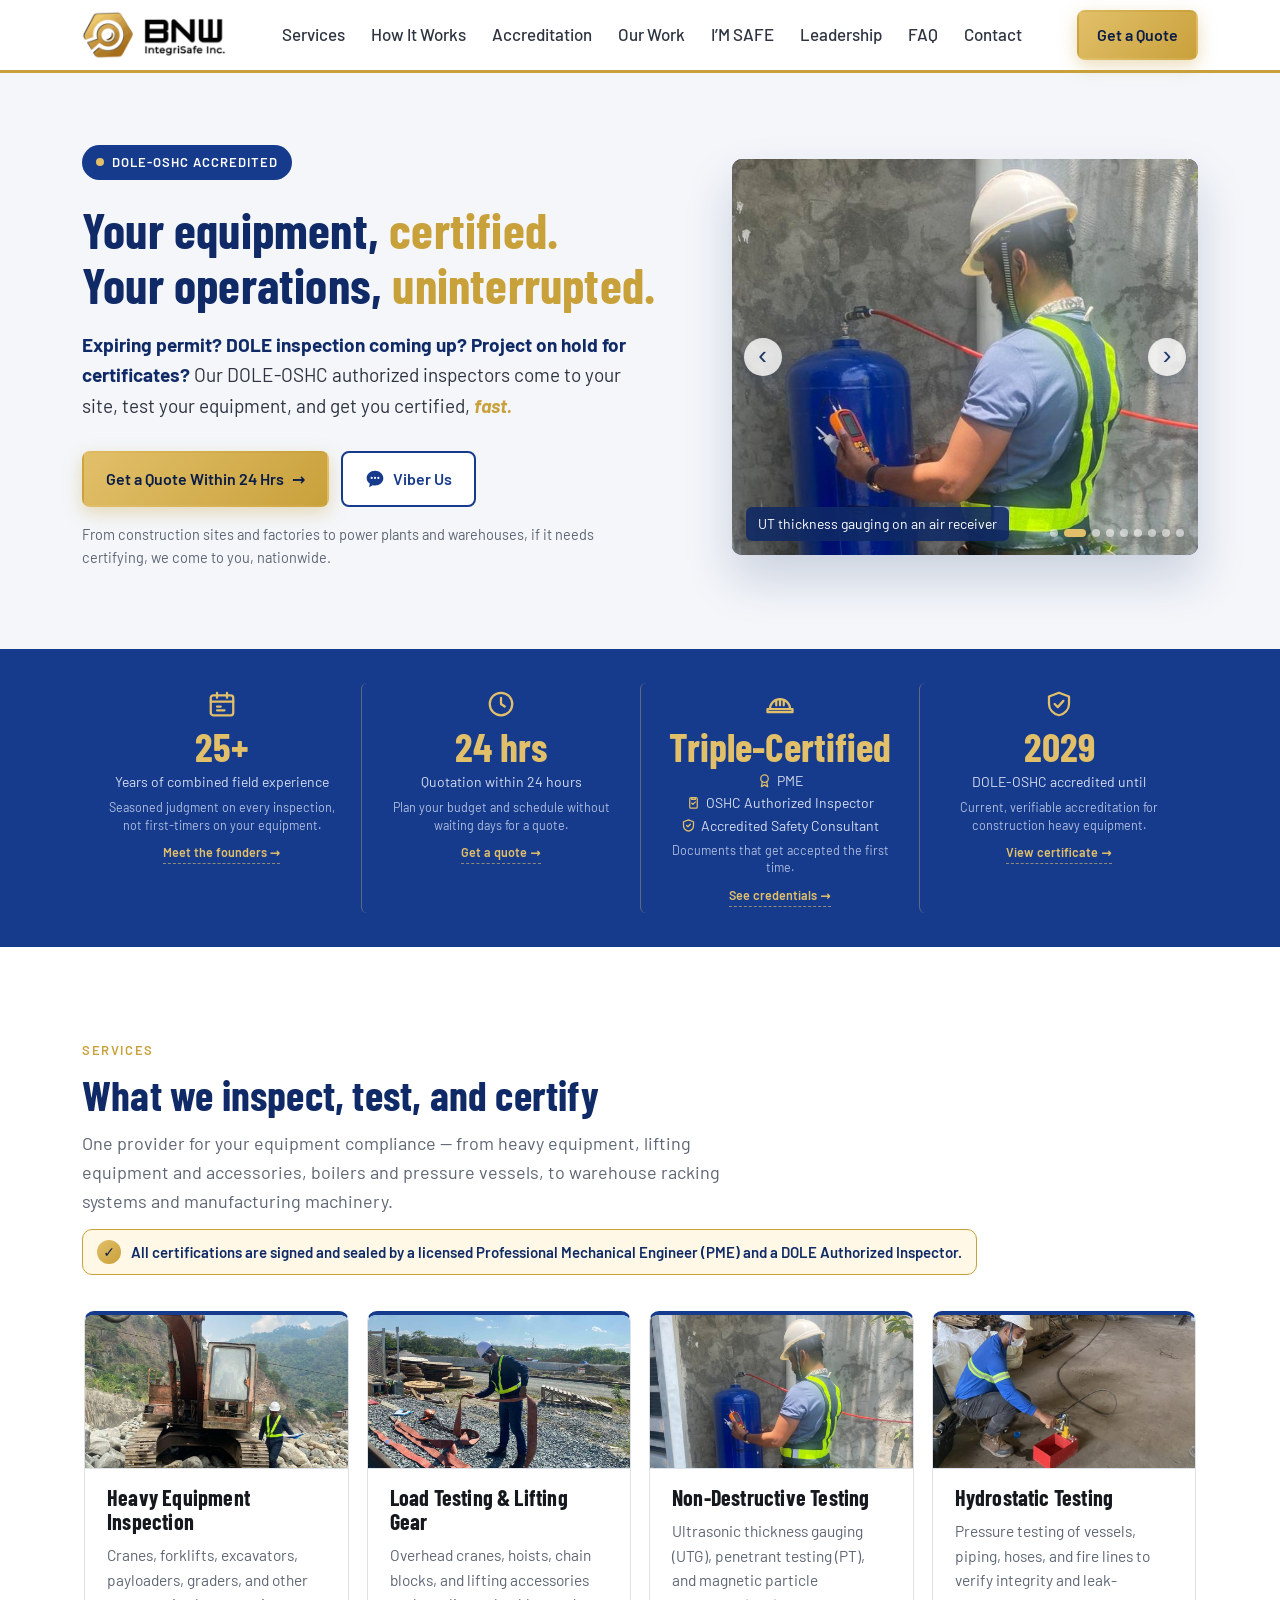
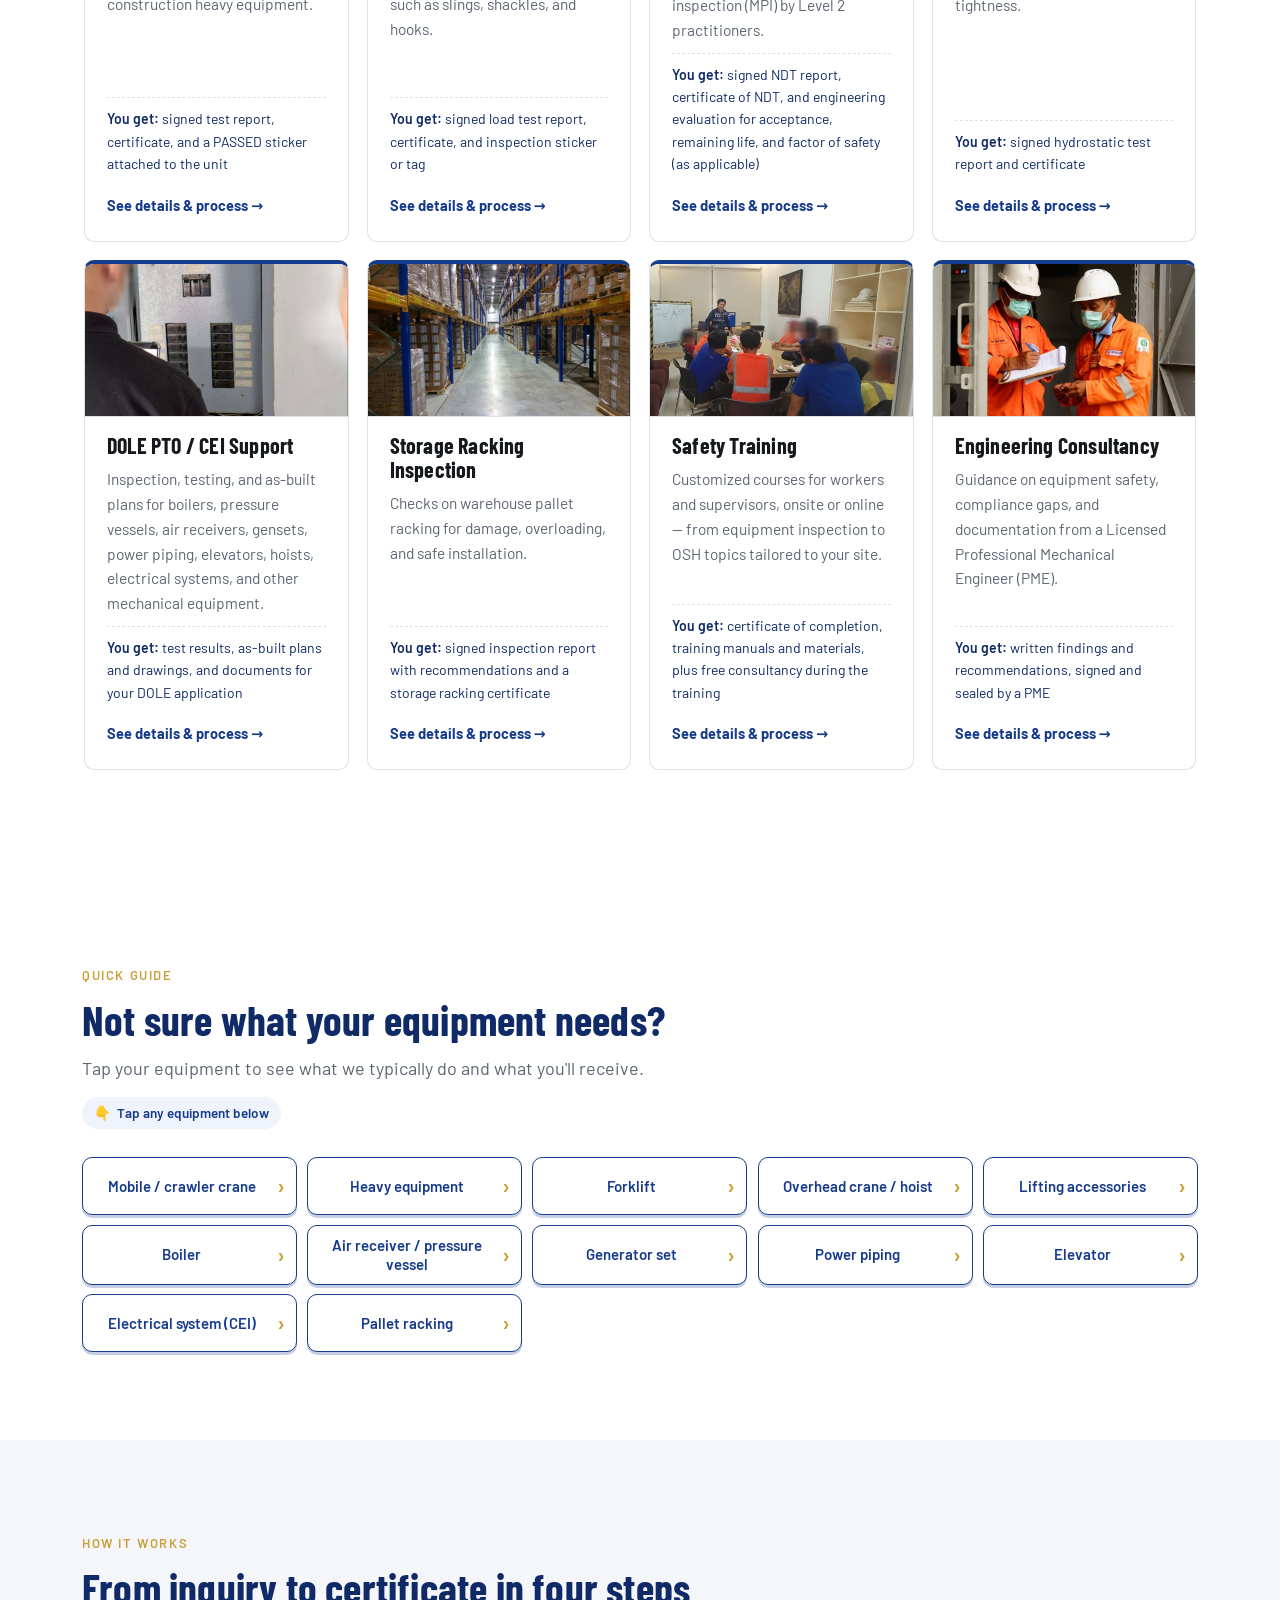
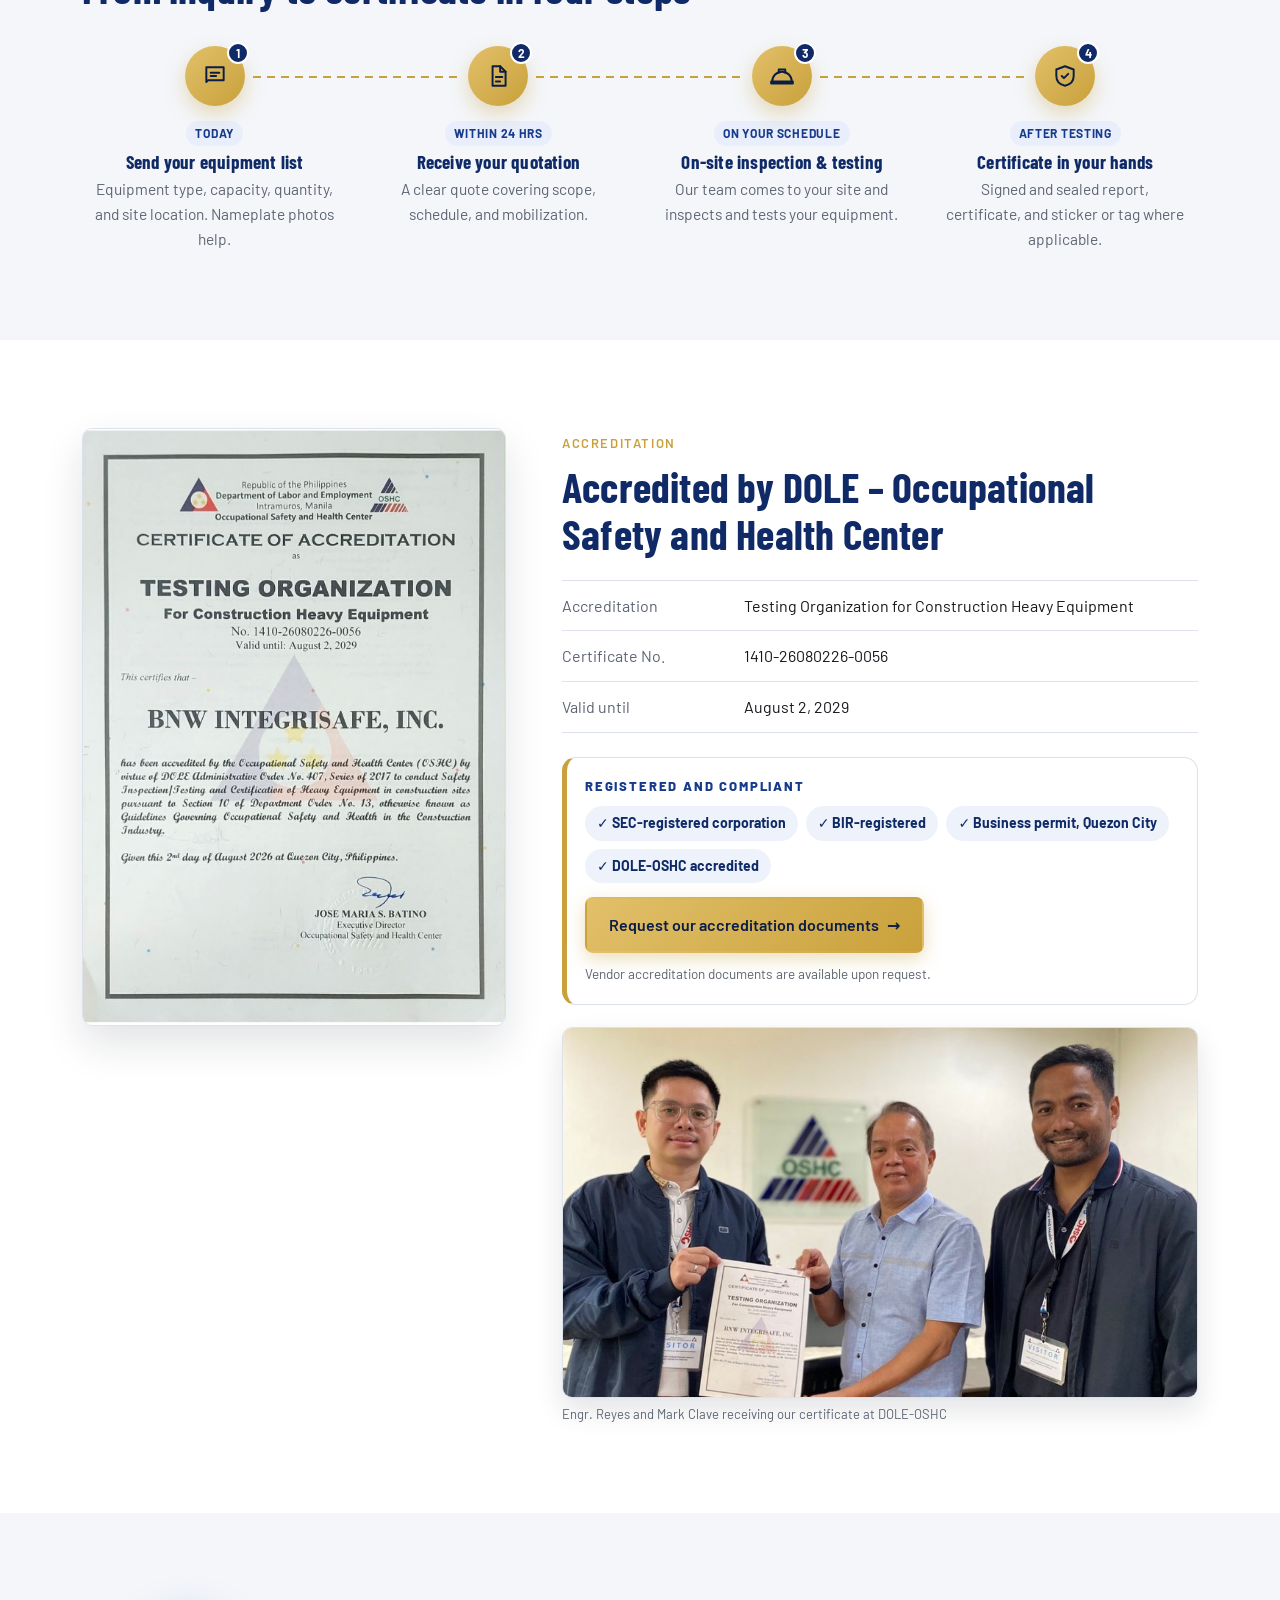
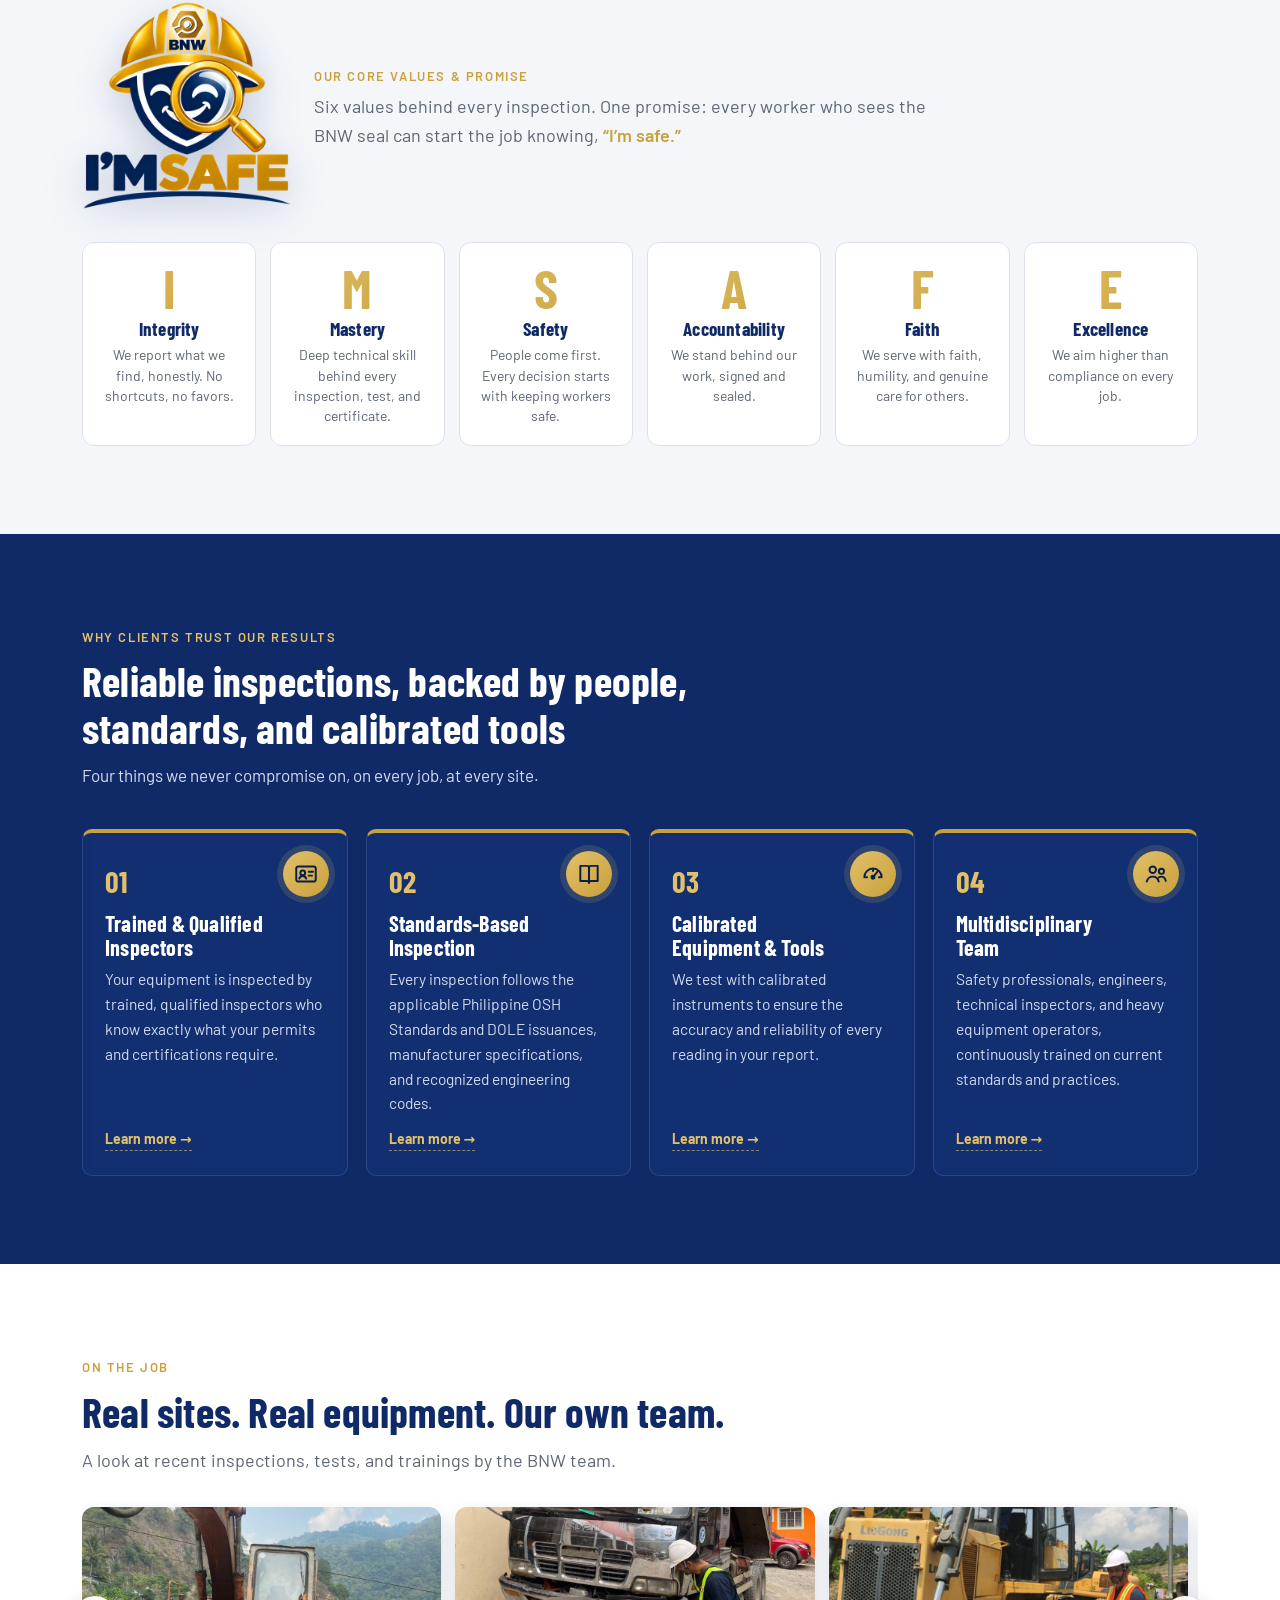
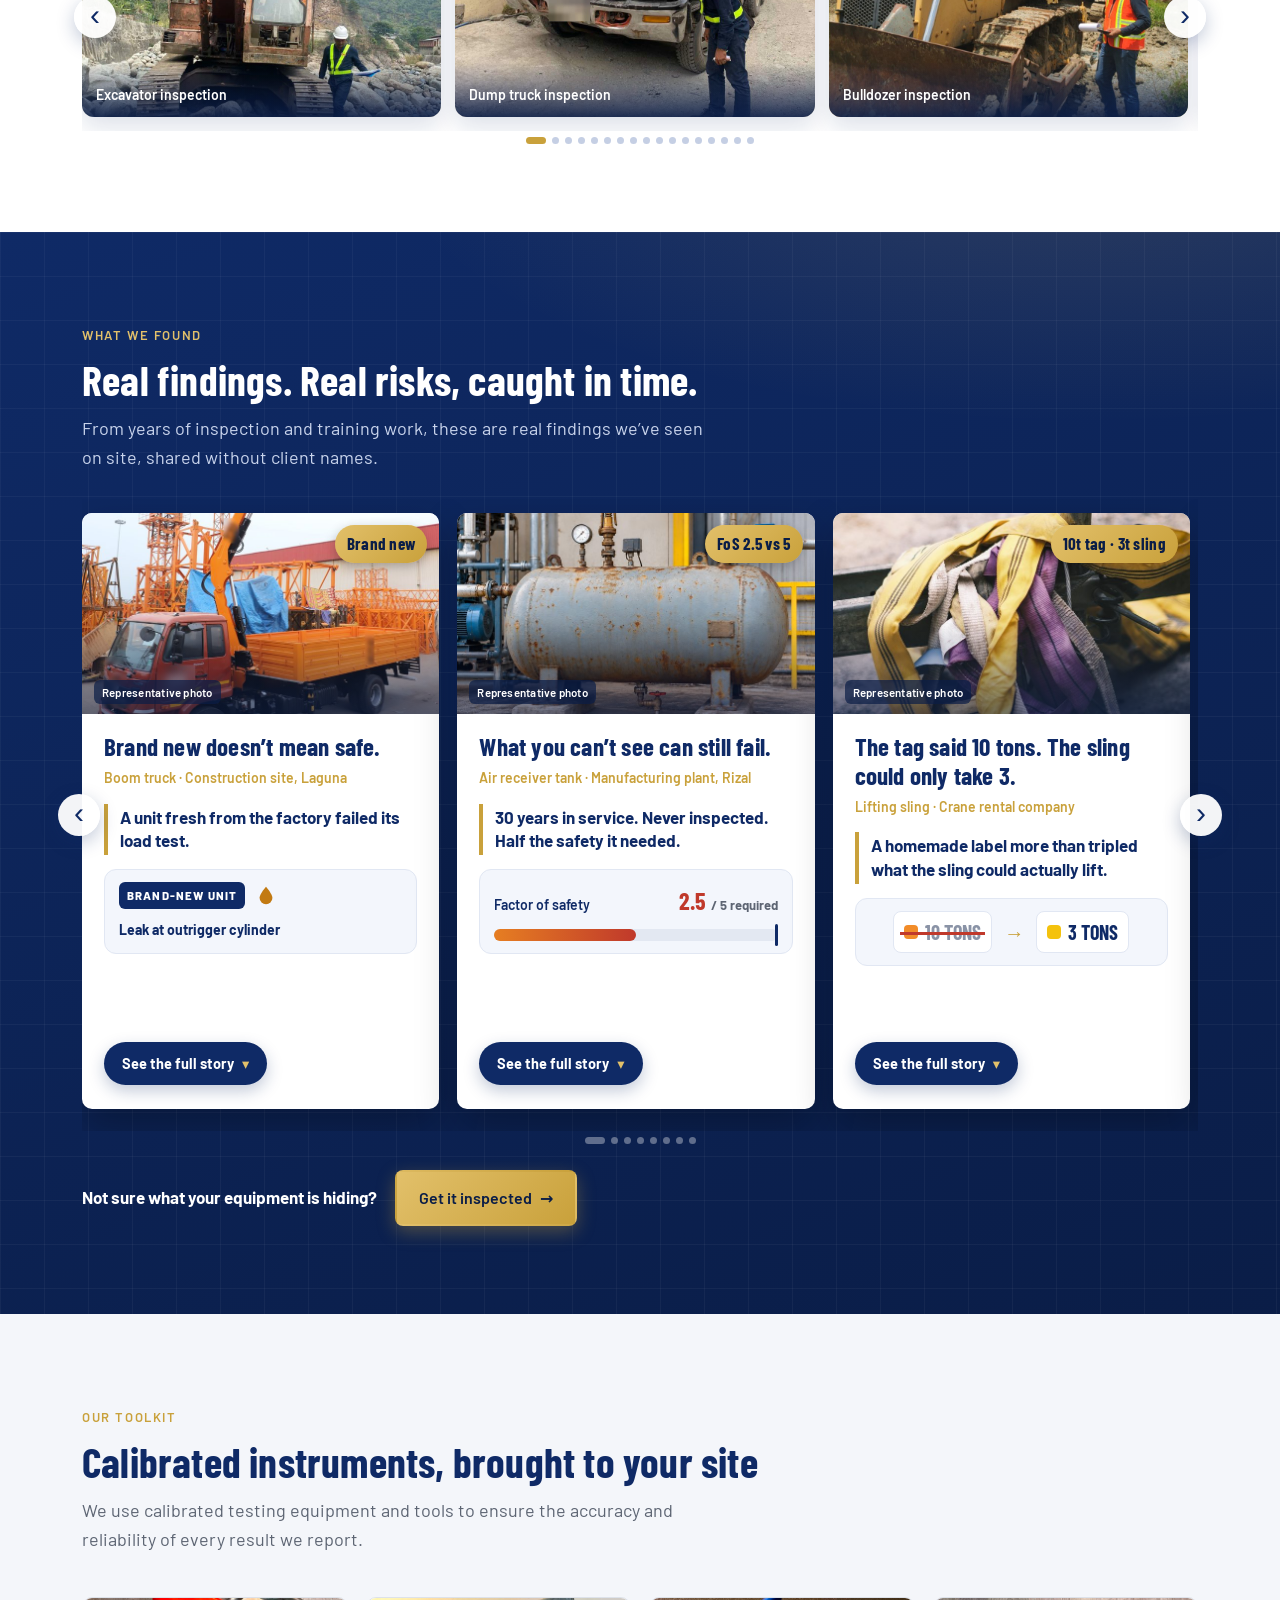
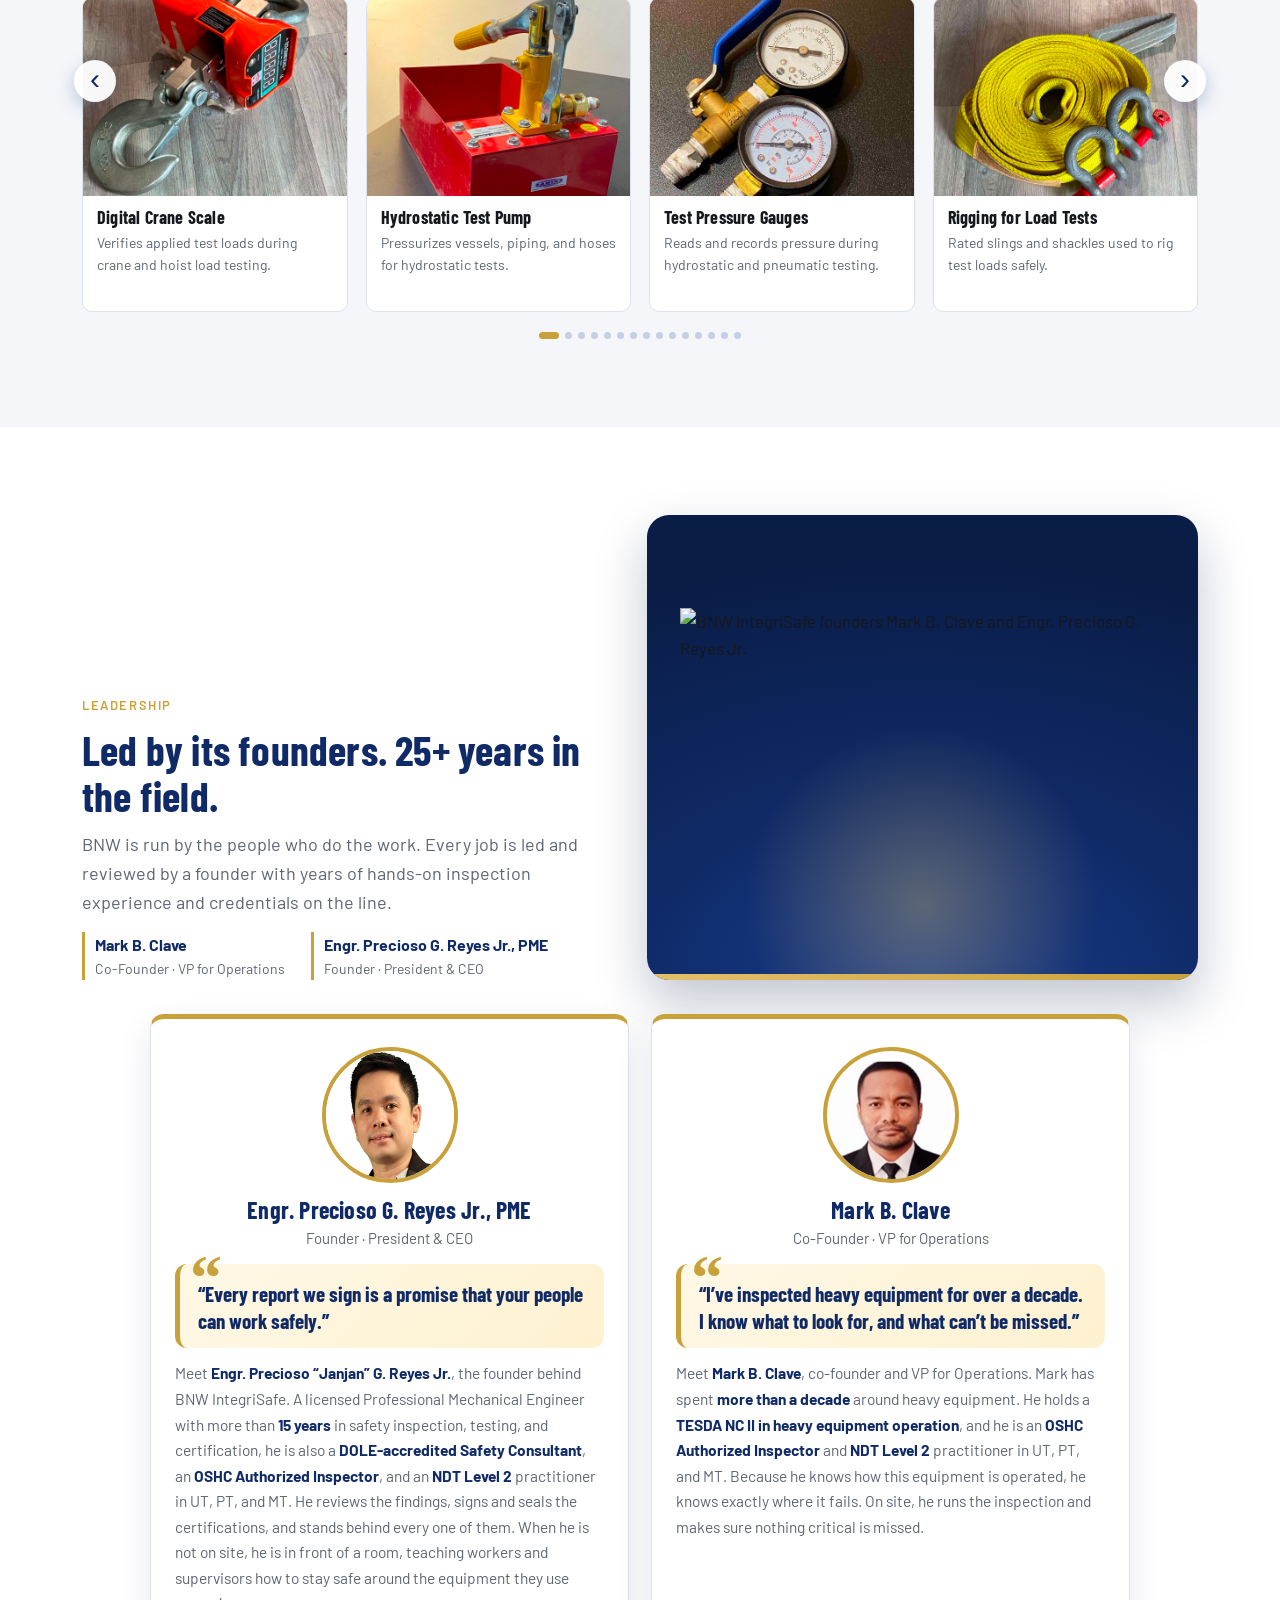
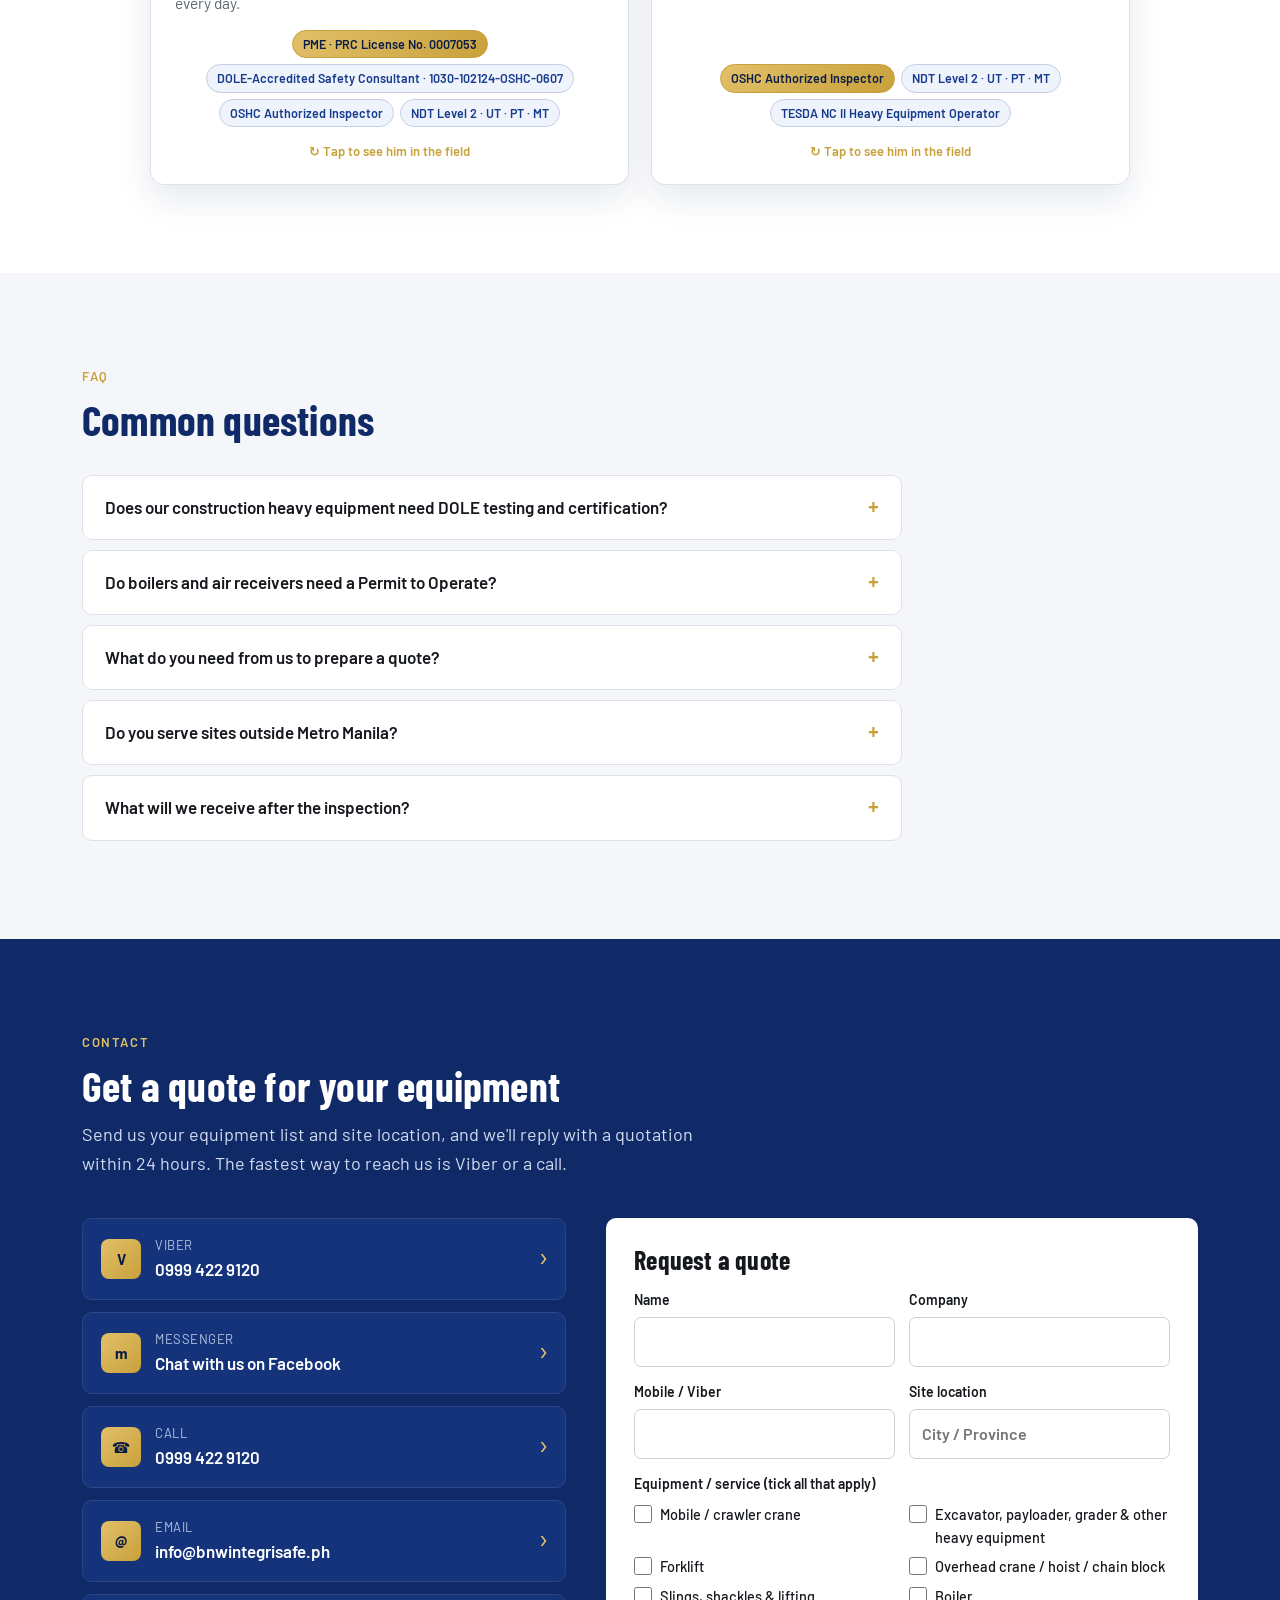
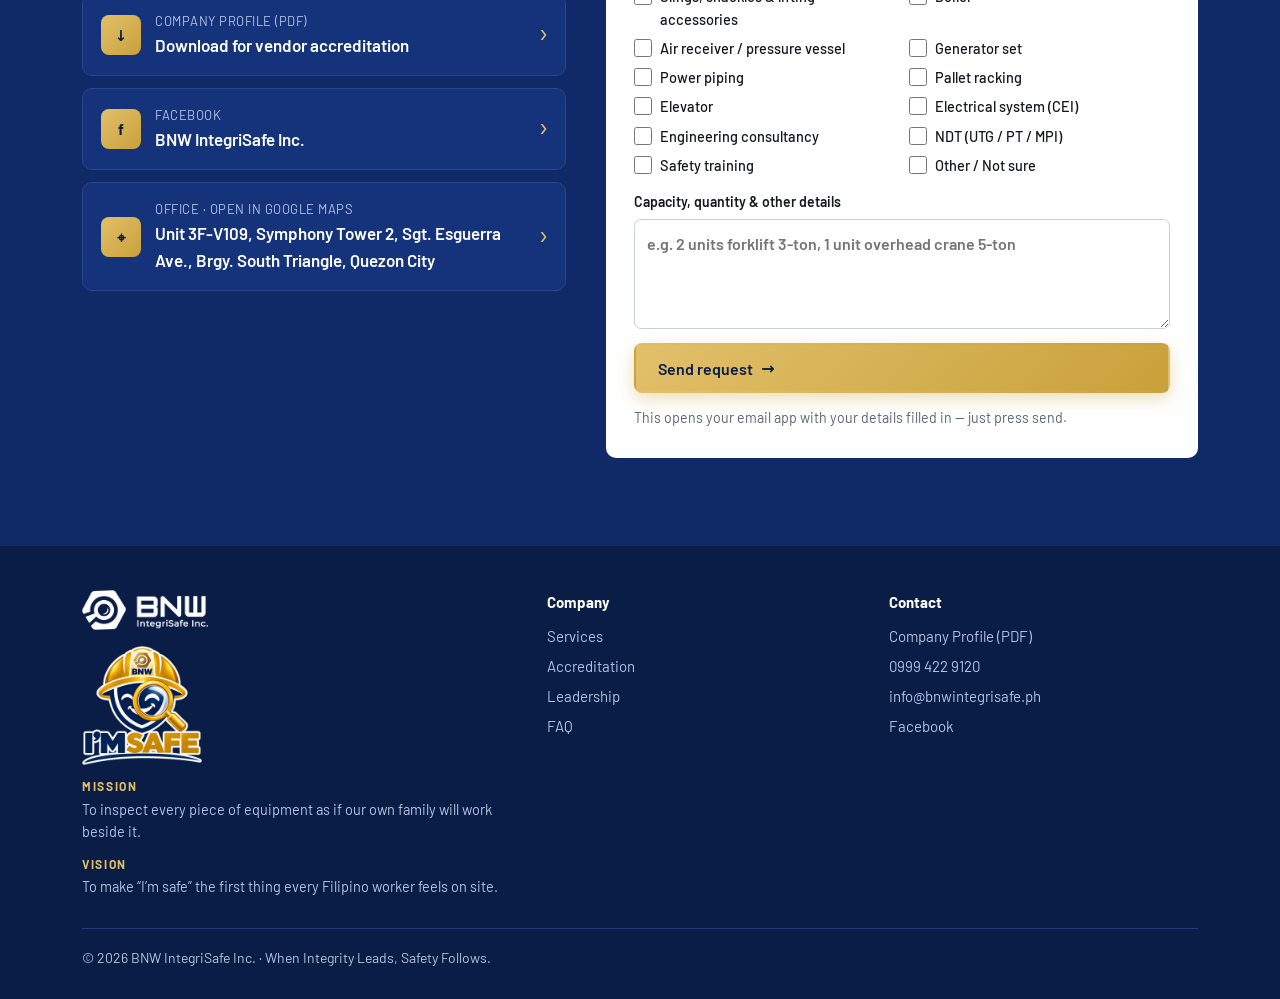
==== commit 54dd8d7c: "Add files via upload" ====
--- a/index.html
+++ b/index.html
@@ -692,6 +692,18 @@
 #team .fc-in{height:100%}
 #team .fc-front,#team .fc-back{height:100%;box-sizing:border-box}
 #team .fc-front .chips{margin-top:auto}
+
+/* founders duo photo */
+.team-head{display:grid;grid-template-columns:1fr;gap:22px;align-items:end}
+@media(min-width:900px){.team-head{grid-template-columns:1fr 1.05fr;gap:40px}}
+.duo{position:relative;margin:0;border-radius:22px;overflow:hidden;background:radial-gradient(120% 90% at 50% 100%,#173b8c 0%,#0f2a66 45%,#0a1d47 100%);aspect-ratio:900/760;display:flex;align-items:flex-end;justify-content:center;box-shadow:0 22px 50px rgba(10,29,71,.25)}
+.duo:before{content:"";position:absolute;width:70%;aspect-ratio:1;border-radius:50%;left:15%;bottom:-25%;background:radial-gradient(circle,rgba(226,192,106,.35),rgba(226,192,106,0) 65%)}
+.duo:after{content:"";position:absolute;left:0;right:0;bottom:0;height:6px;background:linear-gradient(90deg,var(--gold-light),var(--gold))}
+.duo img{position:relative;width:88%;height:auto;display:block}
+.duo-names{display:flex;flex-wrap:wrap;gap:12px 26px;margin-top:16px}
+.duo-names span{display:flex;flex-direction:column;font-size:14px;color:var(--steel);border-left:3px solid var(--gold);padding-left:10px}
+.duo-names b{color:var(--blue-dark);font-size:16px}
+#team .team{margin-top:34px}
 /* quality */
 .quality{background:var(--blue-dark);color:#fff}
 .quality h2{color:#fff;max-width:760px}
@@ -1006,9 +1018,15 @@
 
 <section id="team">
   <div class="wrap">
-    <span class="eyebrow">Leadership</span>
-    <h2>Led by its founders. 25+ years in the field.</h2>
-    <p class="lead">BNW is run by the people who do the work. Every job is led and reviewed by a founder with years of hands-on inspection experience and credentials on the line.</p>
+    <div class="team-head">
+      <div class="team-txt">
+        <span class="eyebrow">Leadership</span>
+        <h2>Led by its founders. 25+ years in the field.</h2>
+        <p class="lead">BNW is run by the people who do the work. Every job is led and reviewed by a founder with years of hands-on inspection experience and credentials on the line.</p>
+        <div class="duo-names"><span><b>Mark B. Clave</b>Co-Founder &middot; VP for Operations</span><span><b>Engr. Precioso G. Reyes Jr., PME</b>Founder &middot; President &amp; CEO</span></div>
+      </div>
+      <figure class="duo"><img src="images/founders-duo.png" alt="BNW IntegriSafe founders Mark B. Clave and Engr. Precioso G. Reyes Jr." width="900" height="692" loading="lazy"></figure>
+    </div>
     <div class="team">
       <div class="fcard" tabindex="0" role="button" aria-label="Flip to see Engr. Reyes in the field">
         <div class="fc-in">
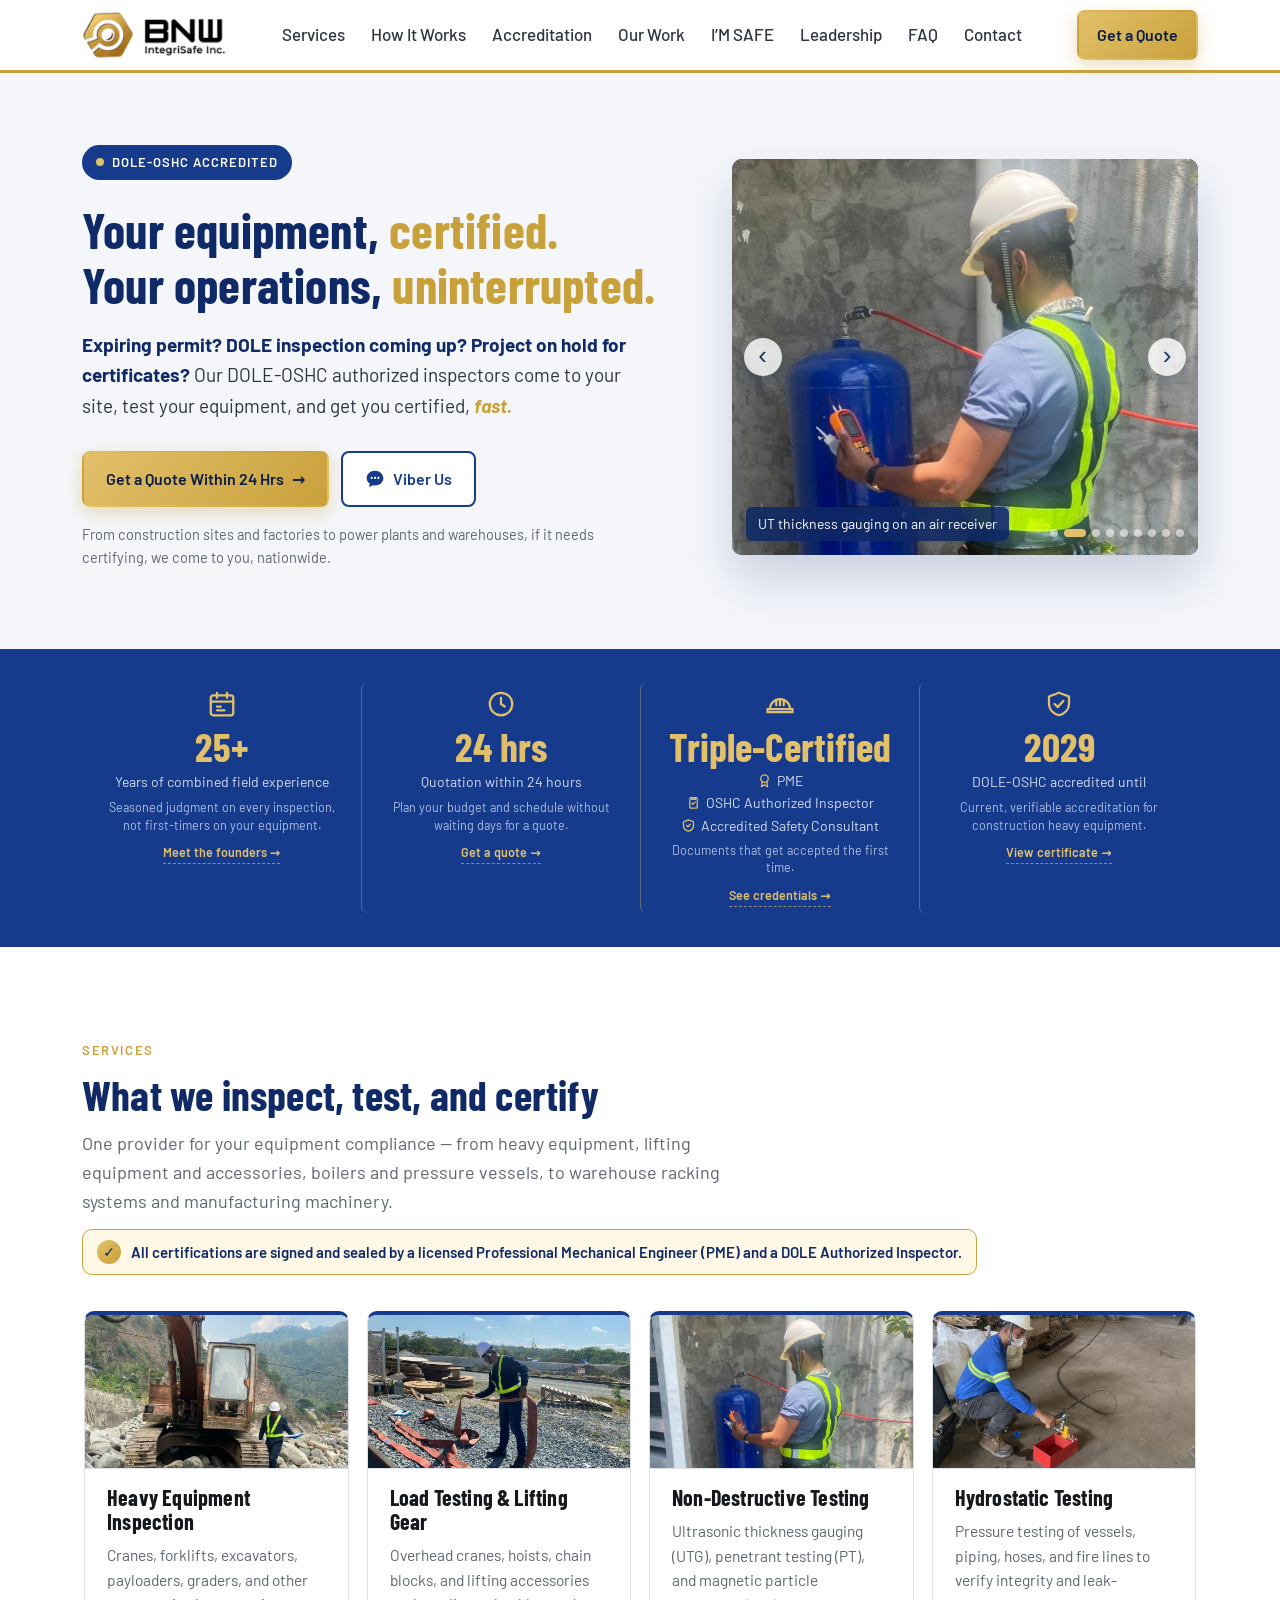
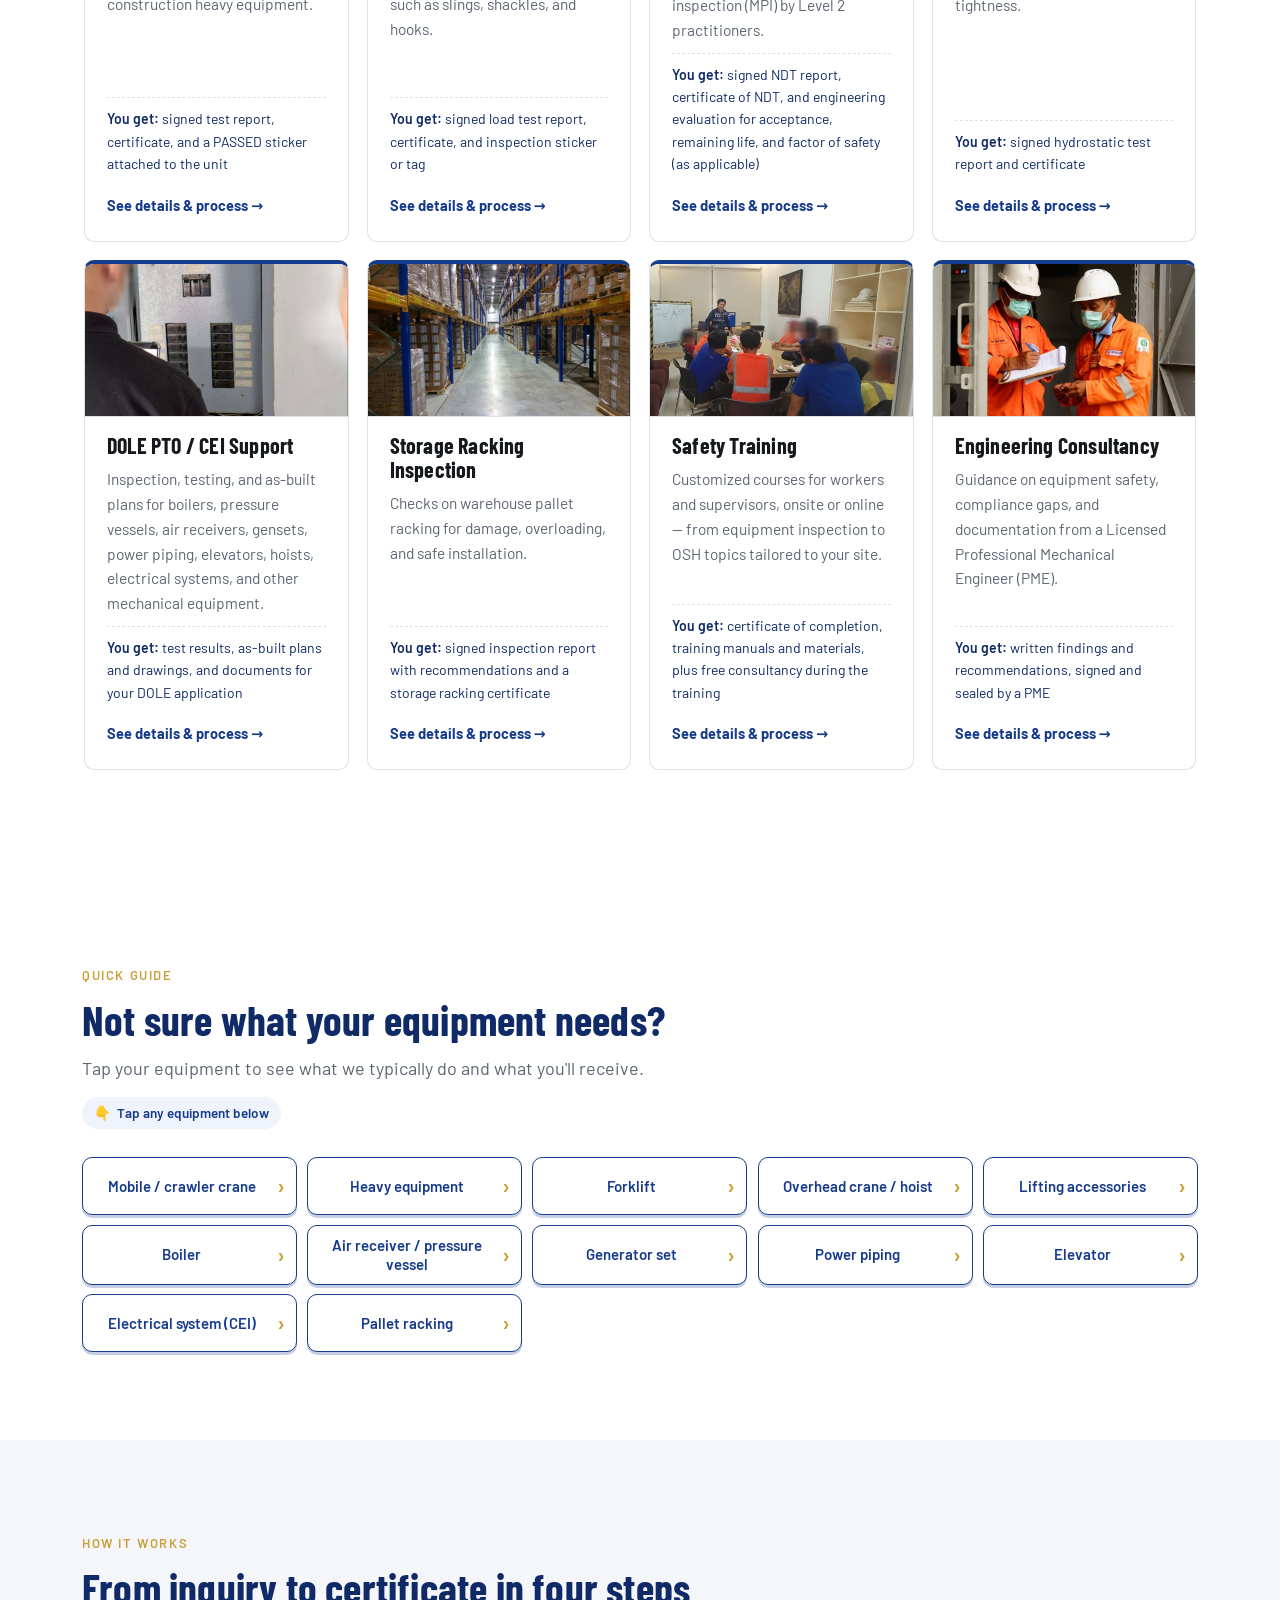
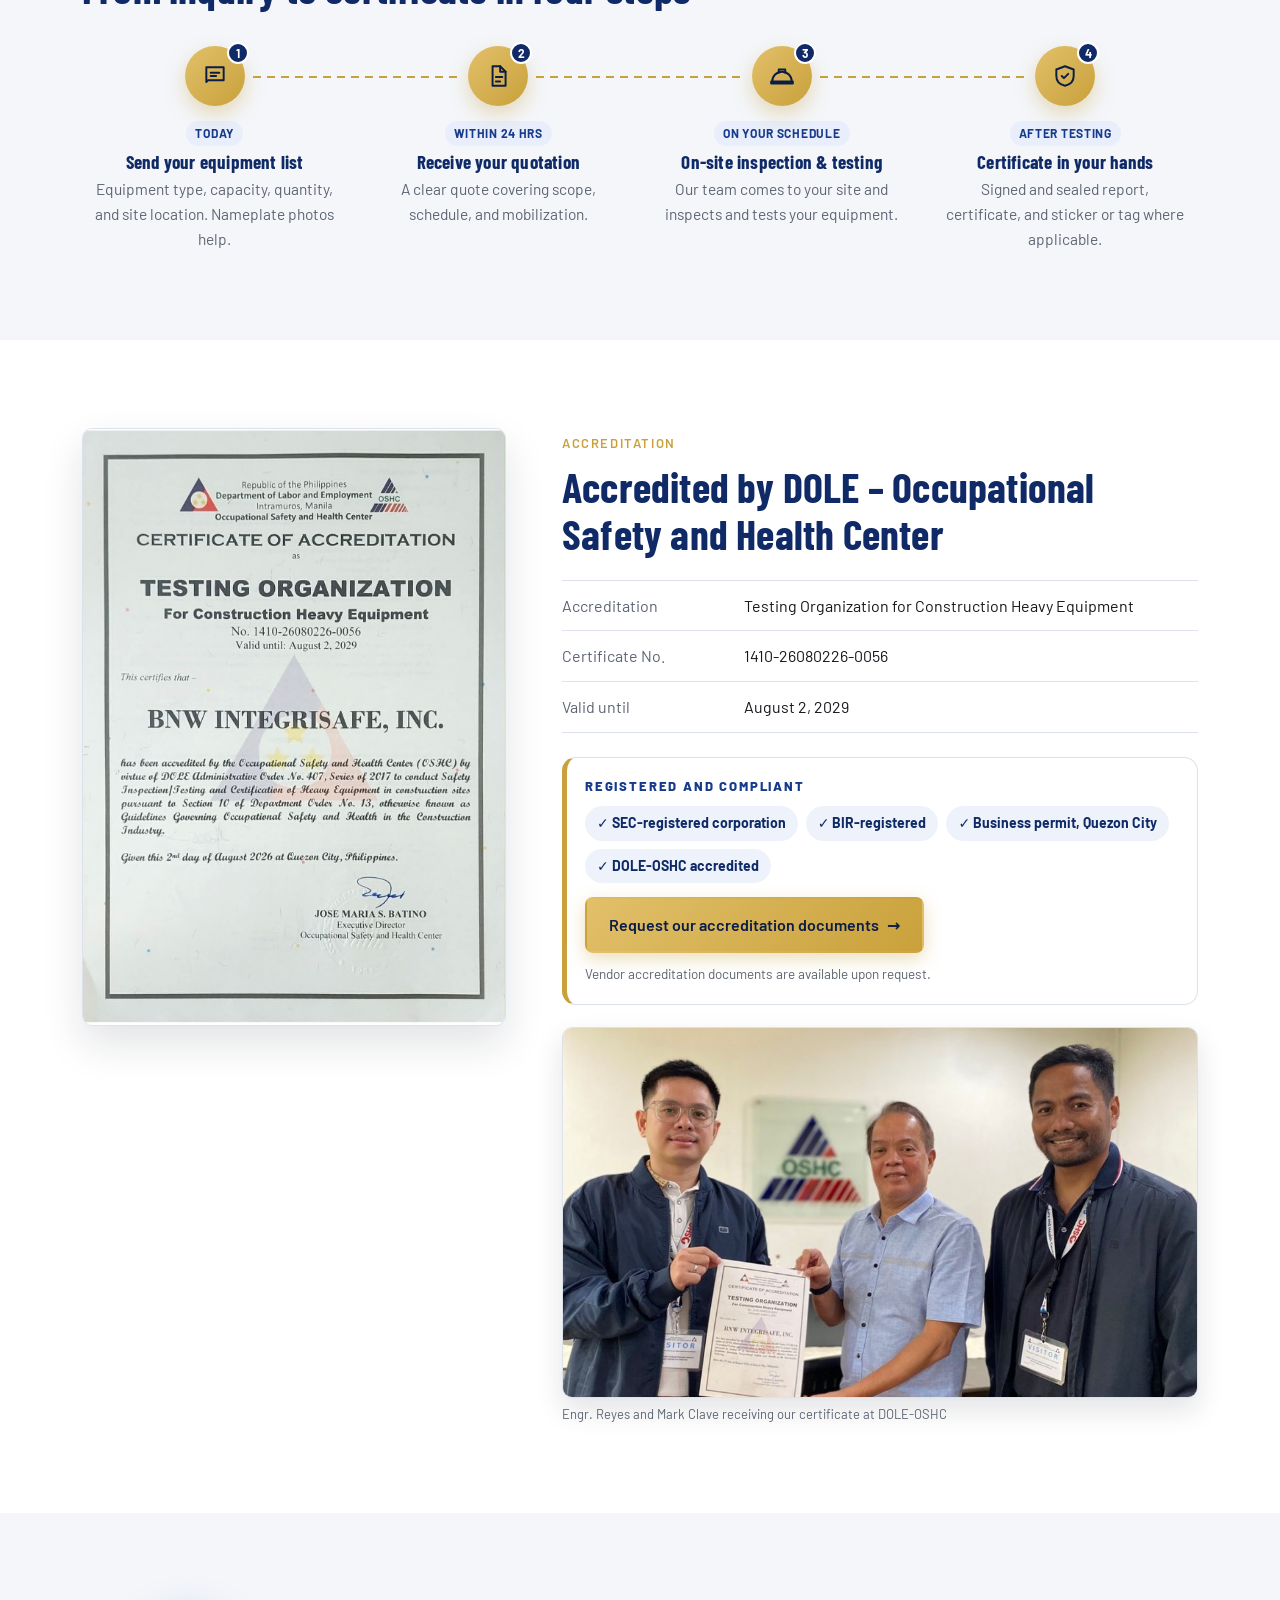
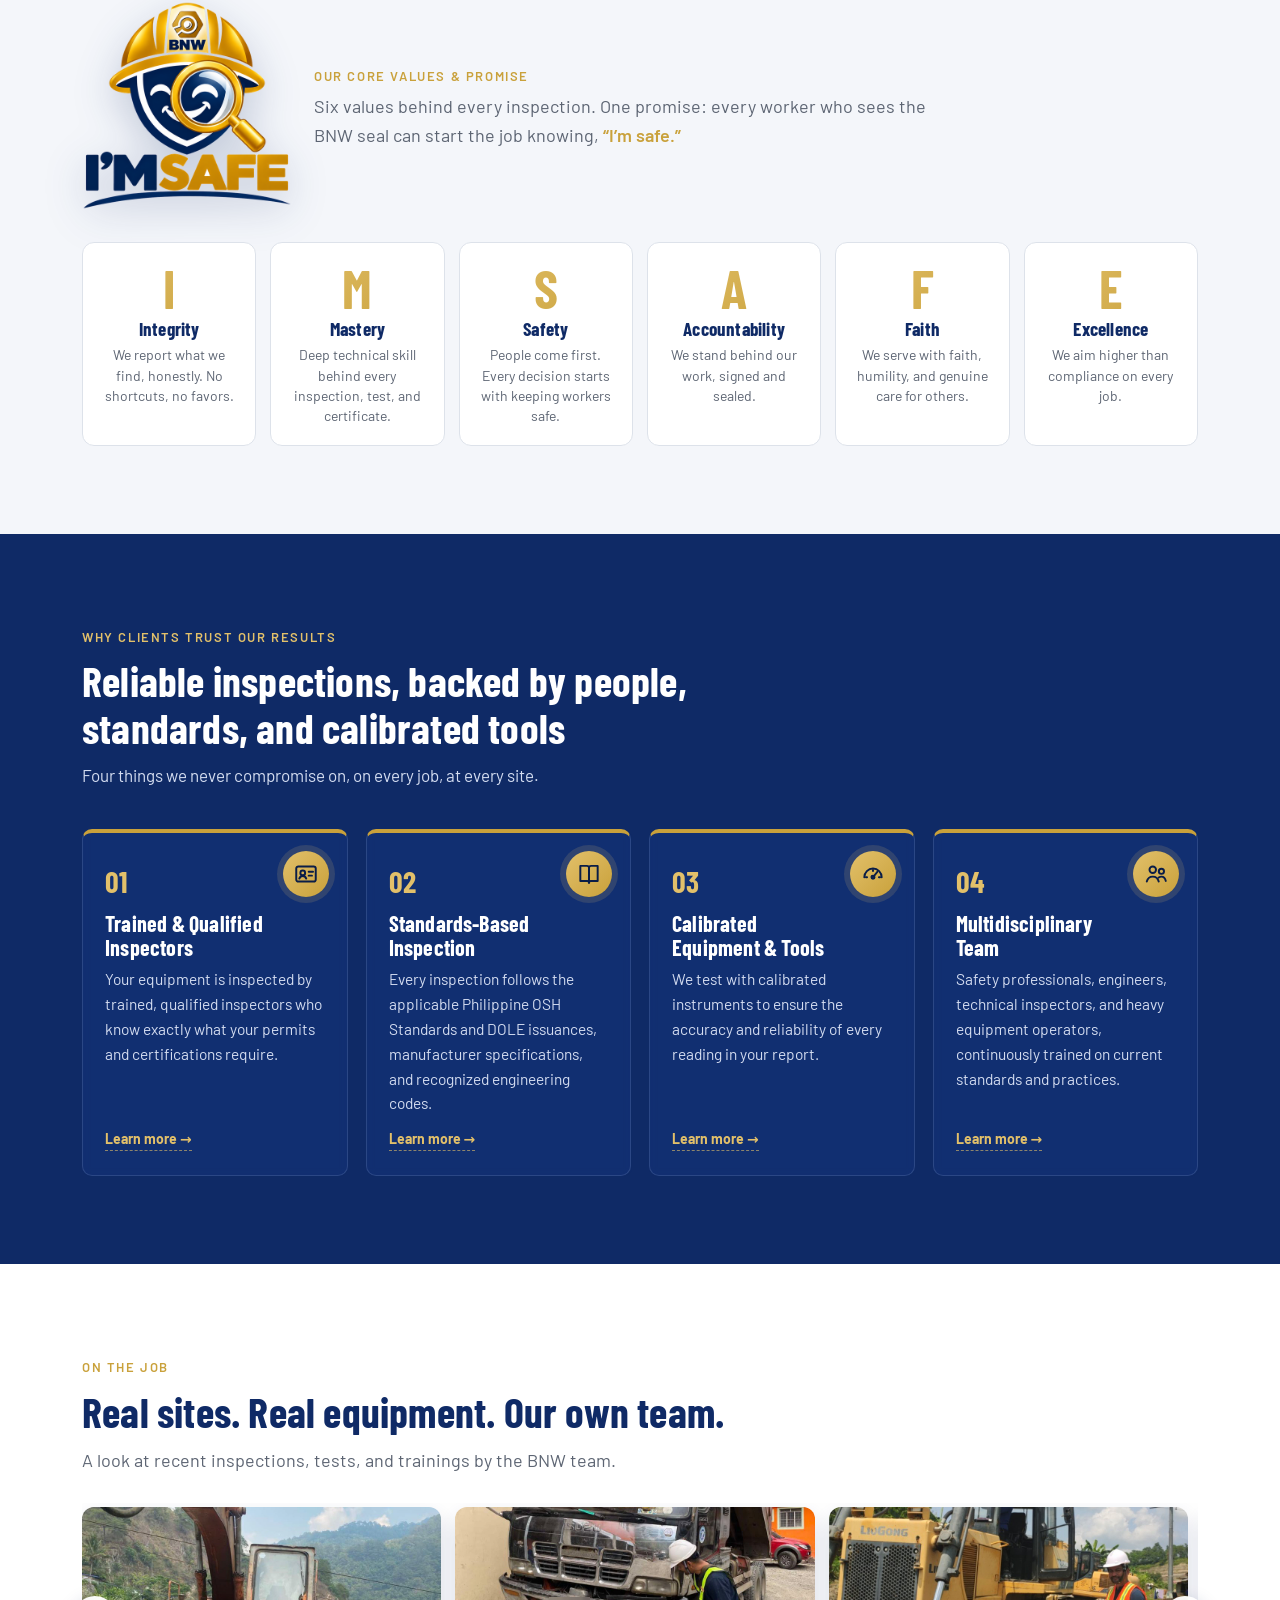
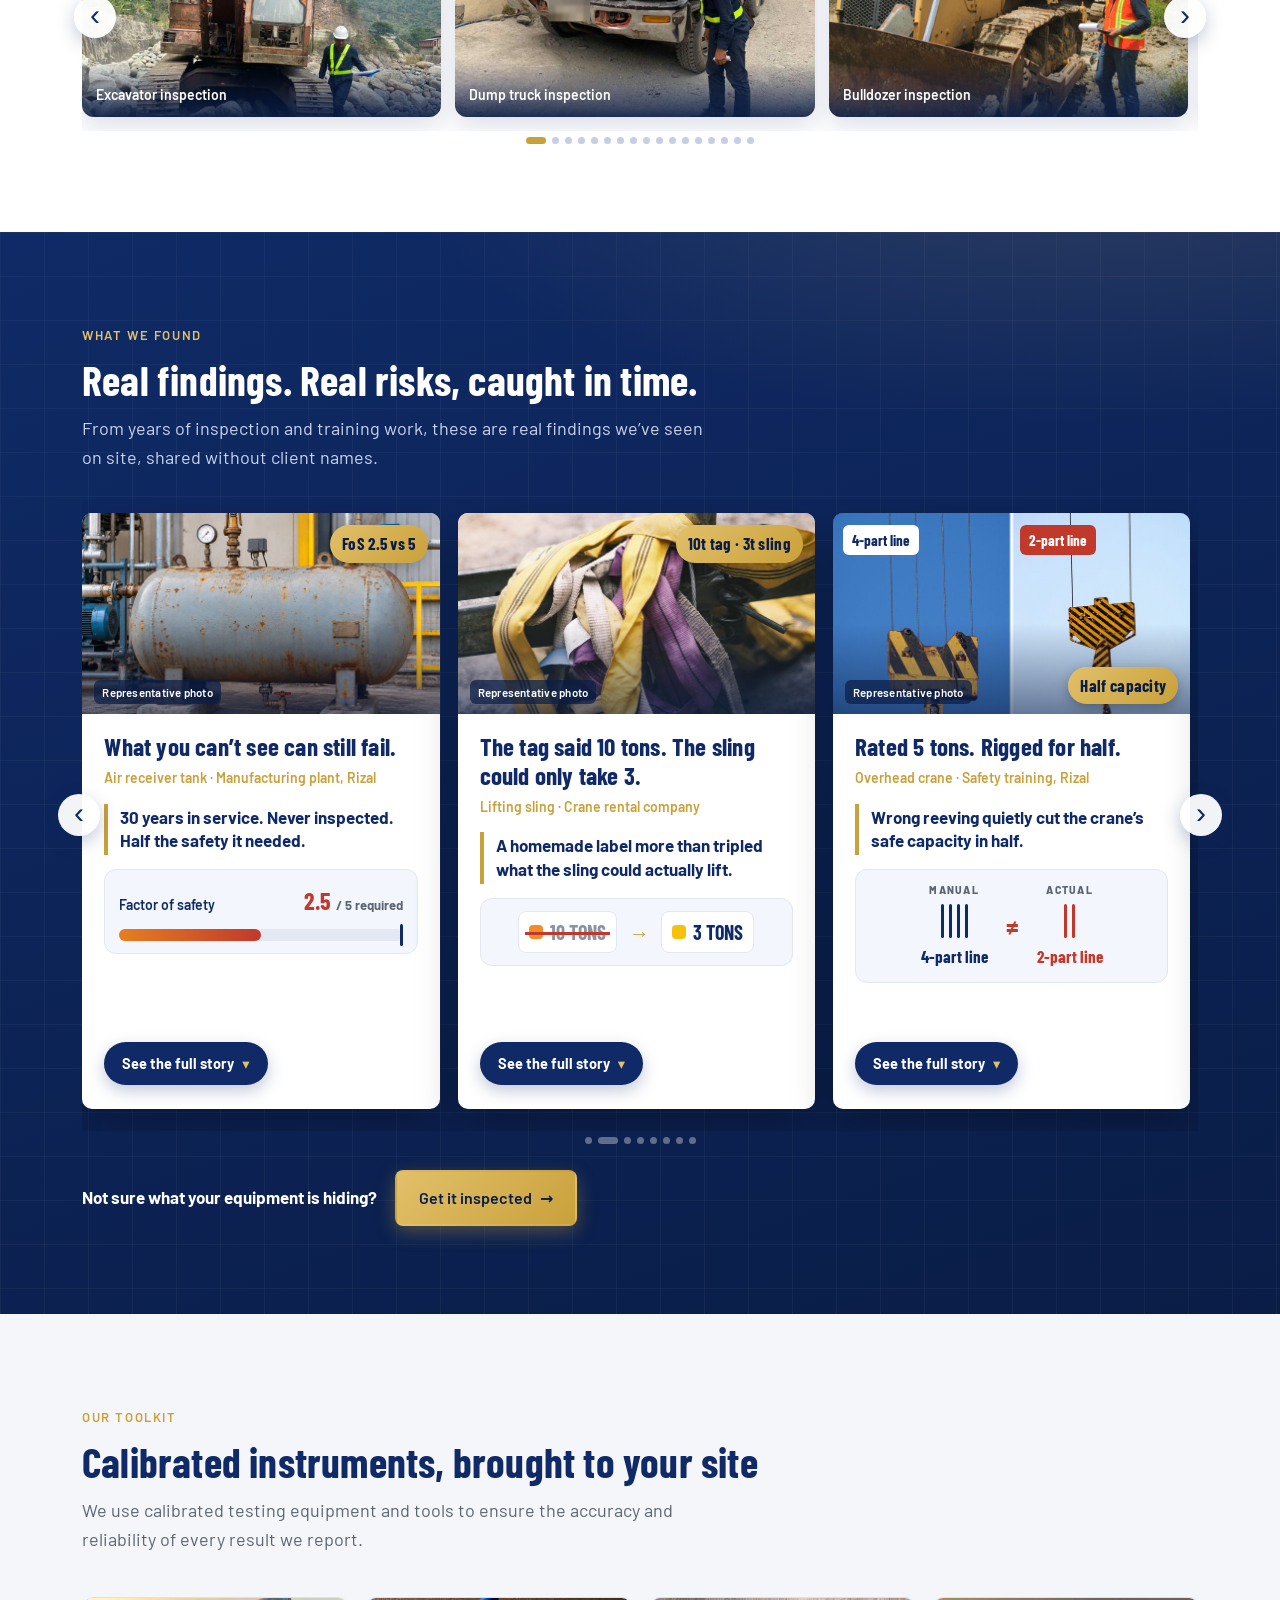
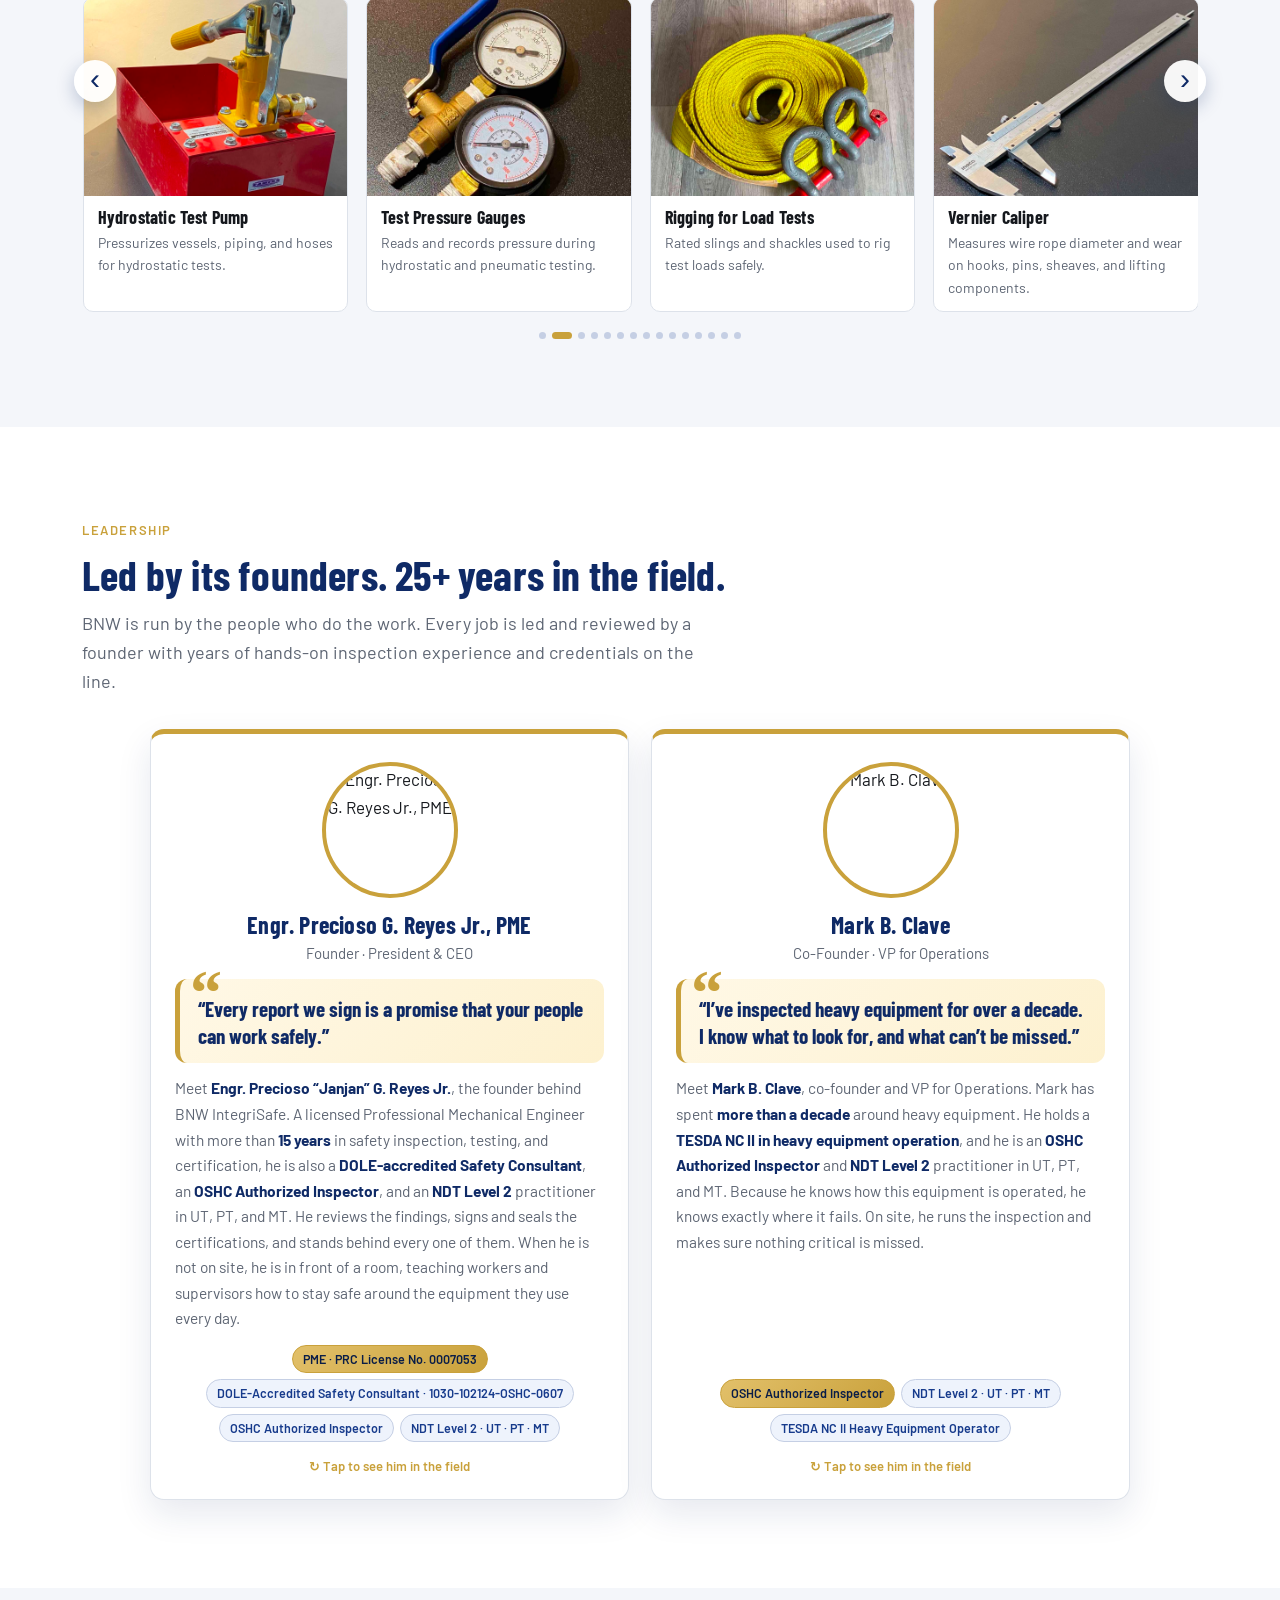
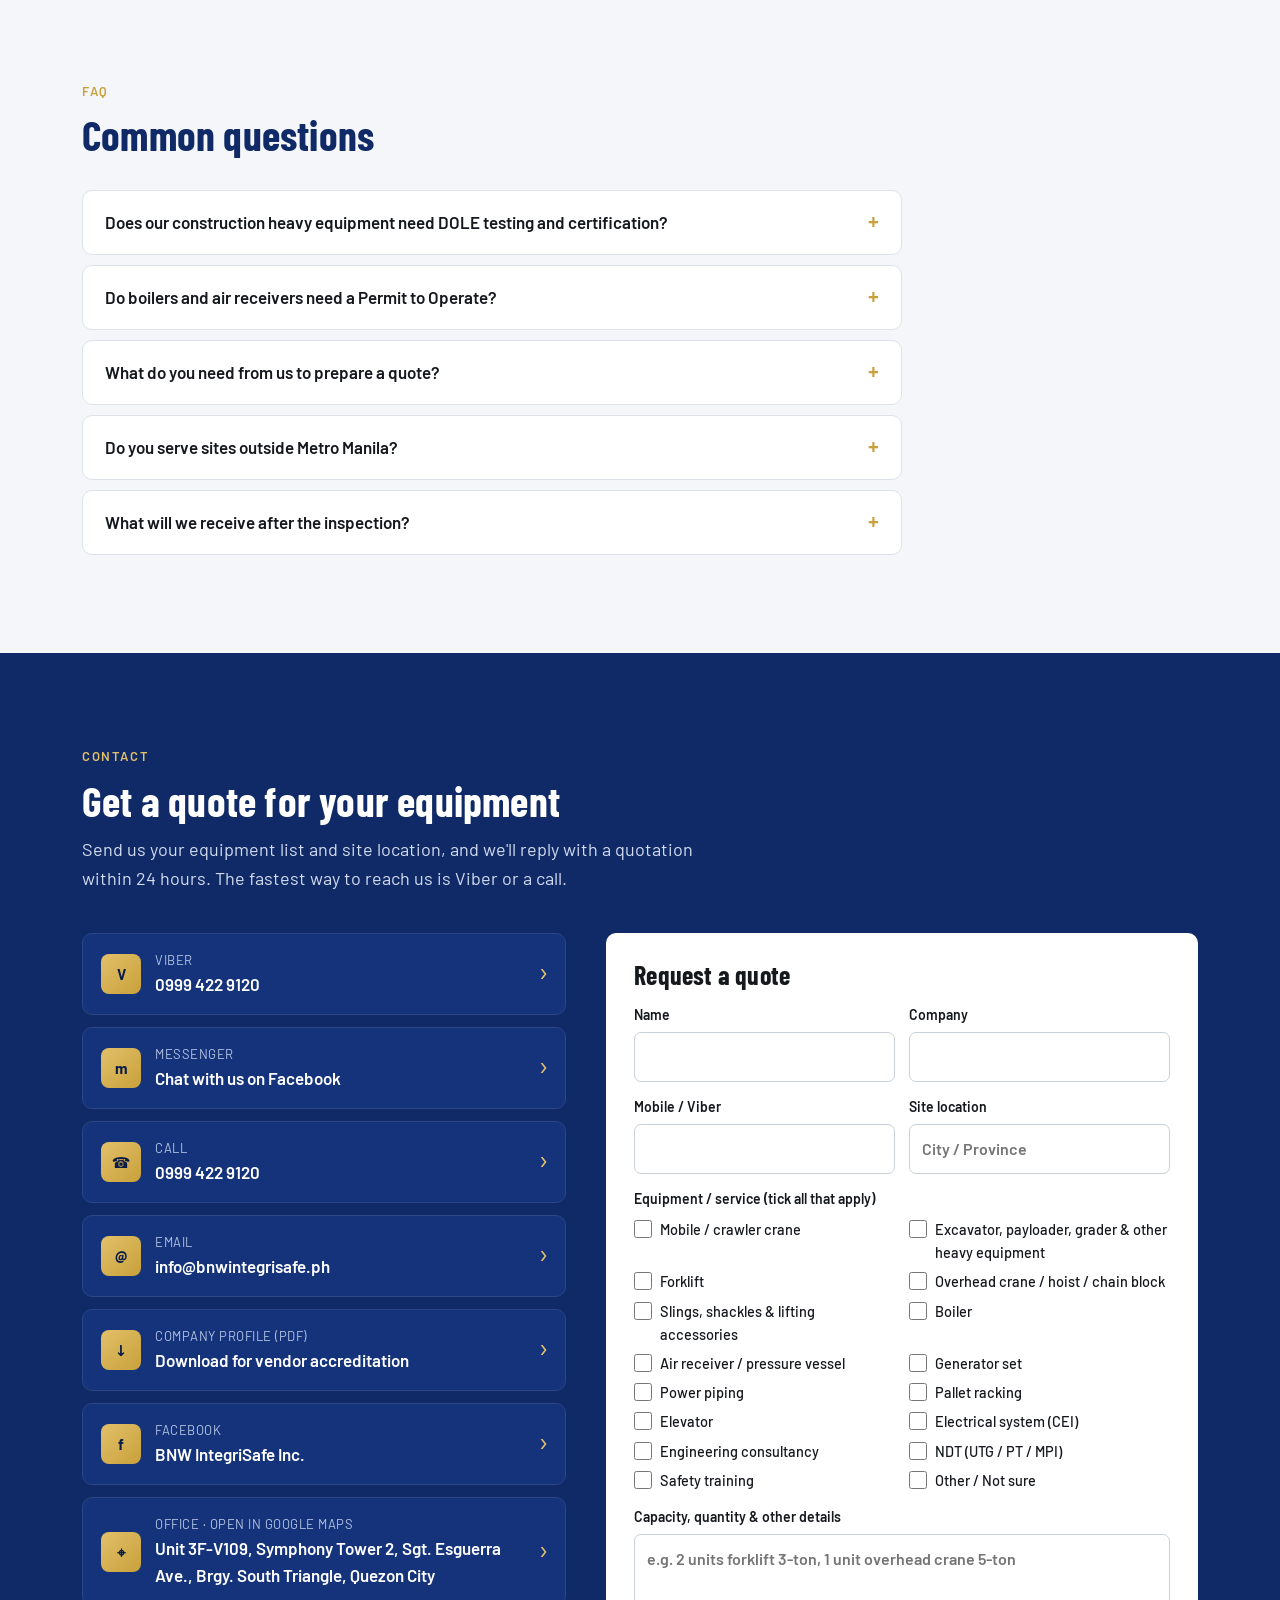
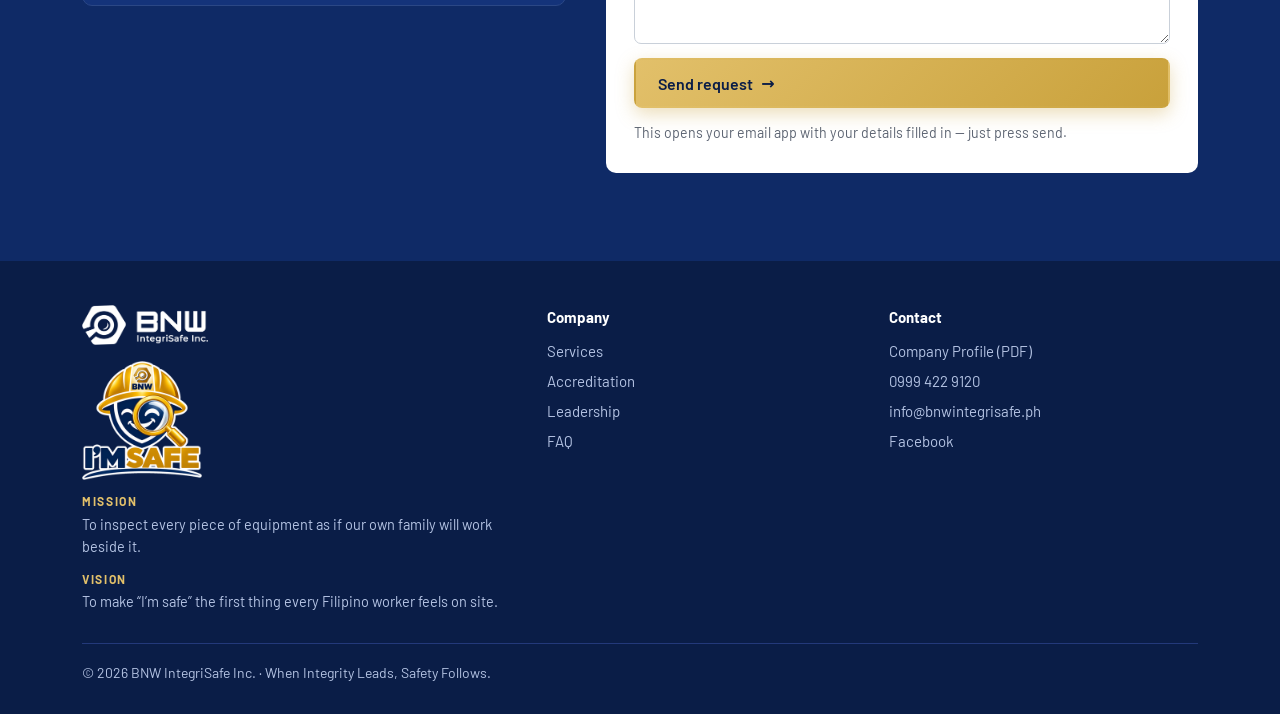
==== commit b4fa3207: "Add files via upload" ====
--- a/index.html
+++ b/index.html
@@ -1018,20 +1018,14 @@
 
 <section id="team">
   <div class="wrap">
-    <div class="team-head">
-      <div class="team-txt">
-        <span class="eyebrow">Leadership</span>
-        <h2>Led by its founders. 25+ years in the field.</h2>
-        <p class="lead">BNW is run by the people who do the work. Every job is led and reviewed by a founder with years of hands-on inspection experience and credentials on the line.</p>
-        <div class="duo-names"><span><b>Mark B. Clave</b>Co-Founder &middot; VP for Operations</span><span><b>Engr. Precioso G. Reyes Jr., PME</b>Founder &middot; President &amp; CEO</span></div>
-      </div>
-      <figure class="duo"><img src="images/founders-duo.png" alt="BNW IntegriSafe founders Mark B. Clave and Engr. Precioso G. Reyes Jr." width="900" height="692" loading="lazy"></figure>
-    </div>
+    <span class="eyebrow">Leadership</span>
+    <h2>Led by its founders. 25+ years in the field.</h2>
+    <p class="lead">BNW is run by the people who do the work. Every job is led and reviewed by a founder with years of hands-on inspection experience and credentials on the line.</p>
     <div class="team">
       <div class="fcard" tabindex="0" role="button" aria-label="Flip to see Engr. Reyes in the field">
         <div class="fc-in">
           <div class="fc-front">
-            <img class="fc-photo" src="images/janjan-portrait.png" alt="Engr. Precioso G. Reyes Jr., PME" loading="lazy">
+            <img class="fc-photo" src="images/janjan-formal.jpg" alt="Engr. Precioso G. Reyes Jr., PME" loading="lazy">
             <h3>Engr. Precioso G. Reyes Jr., PME</h3>
             <p class="fc-role">Founder · President &amp; CEO</p>
             <blockquote class="fc-quote">&ldquo;Every report we sign is a promise that your people can work safely.&rdquo;</blockquote>
@@ -1045,7 +1039,7 @@
       <div class="fcard" tabindex="0" role="button" aria-label="Flip to see Mark Clave in the field">
         <div class="fc-in">
           <div class="fc-front">
-            <img class="fc-photo" src="images/mark.png" alt="Mark B. Clave" loading="lazy">
+            <img class="fc-photo" src="images/mark-formal.jpg" alt="Mark B. Clave" loading="lazy">
             <h3>Mark B. Clave</h3>
             <p class="fc-role">Co-Founder · VP for Operations</p>
             <blockquote class="fc-quote">&ldquo;I&rsquo;ve inspected heavy equipment for over a decade. I know what to look for, and what can&rsquo;t be missed.&rdquo;</blockquote>
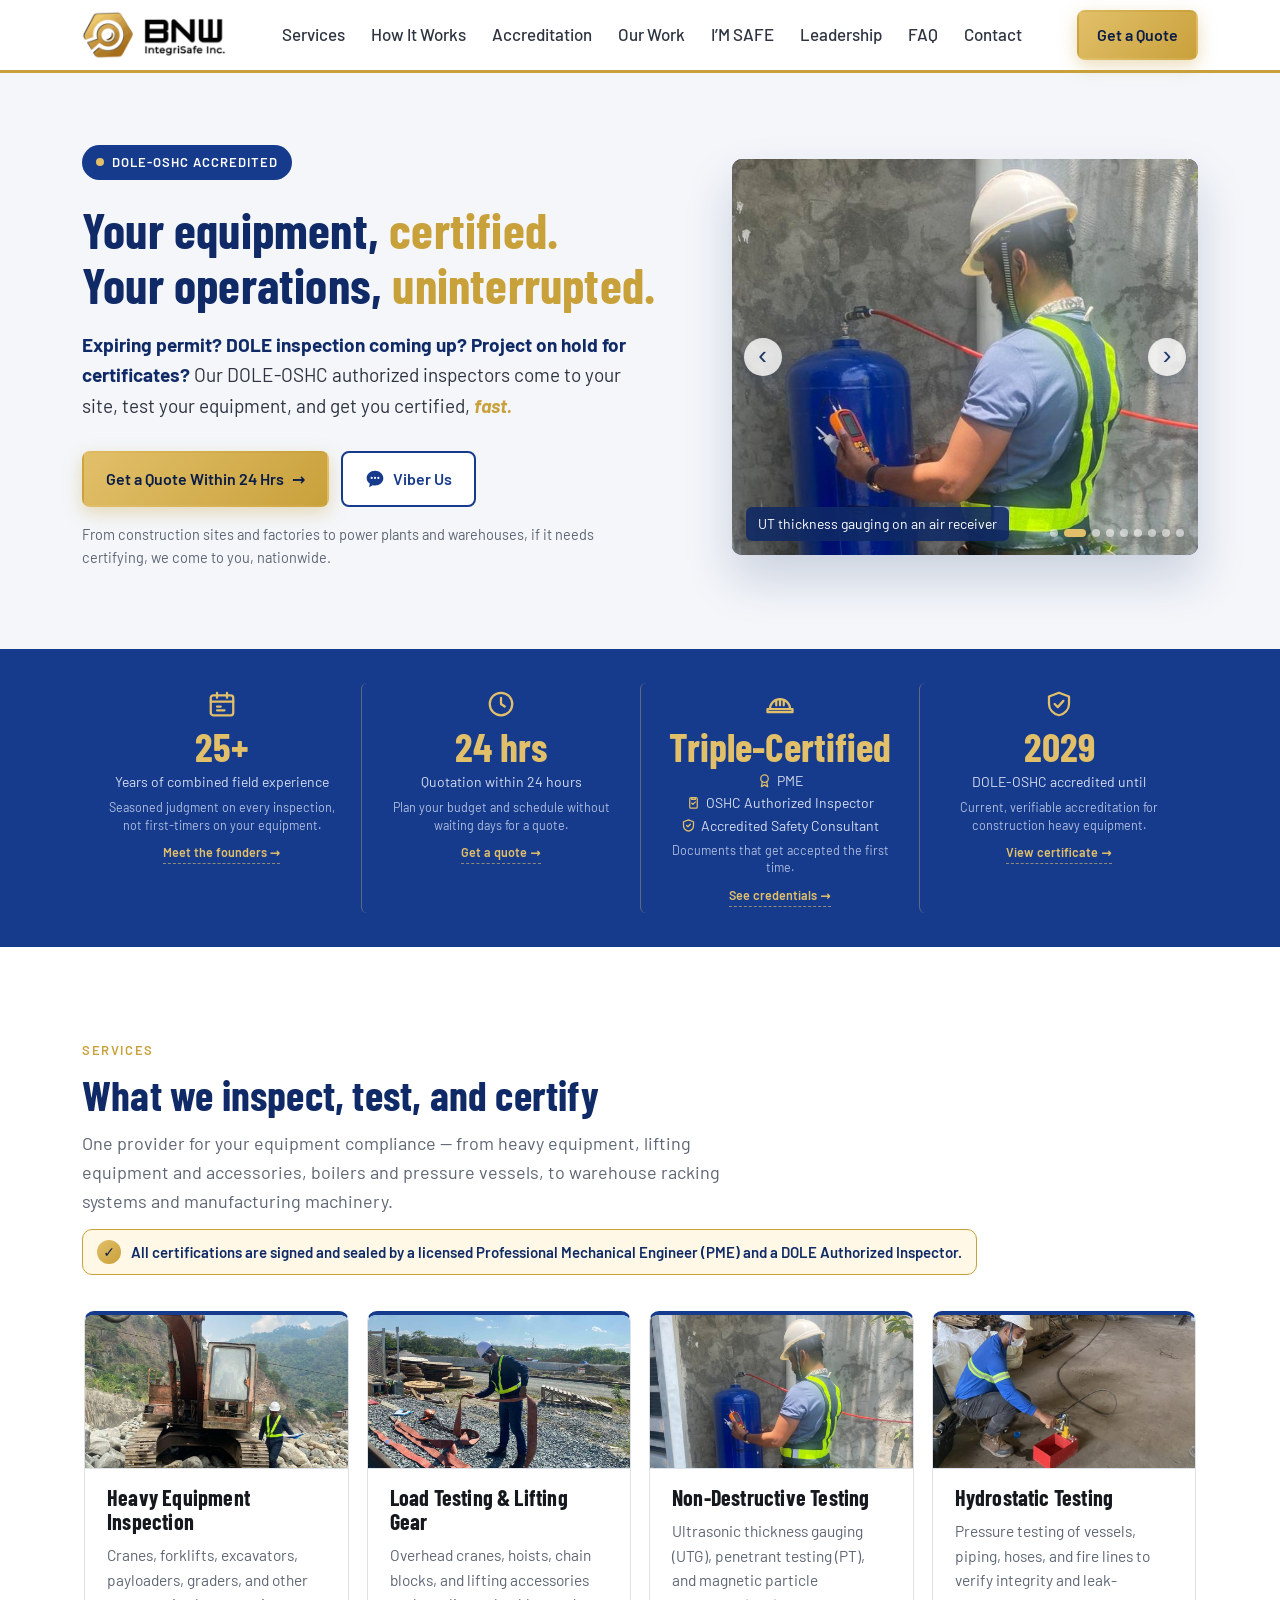
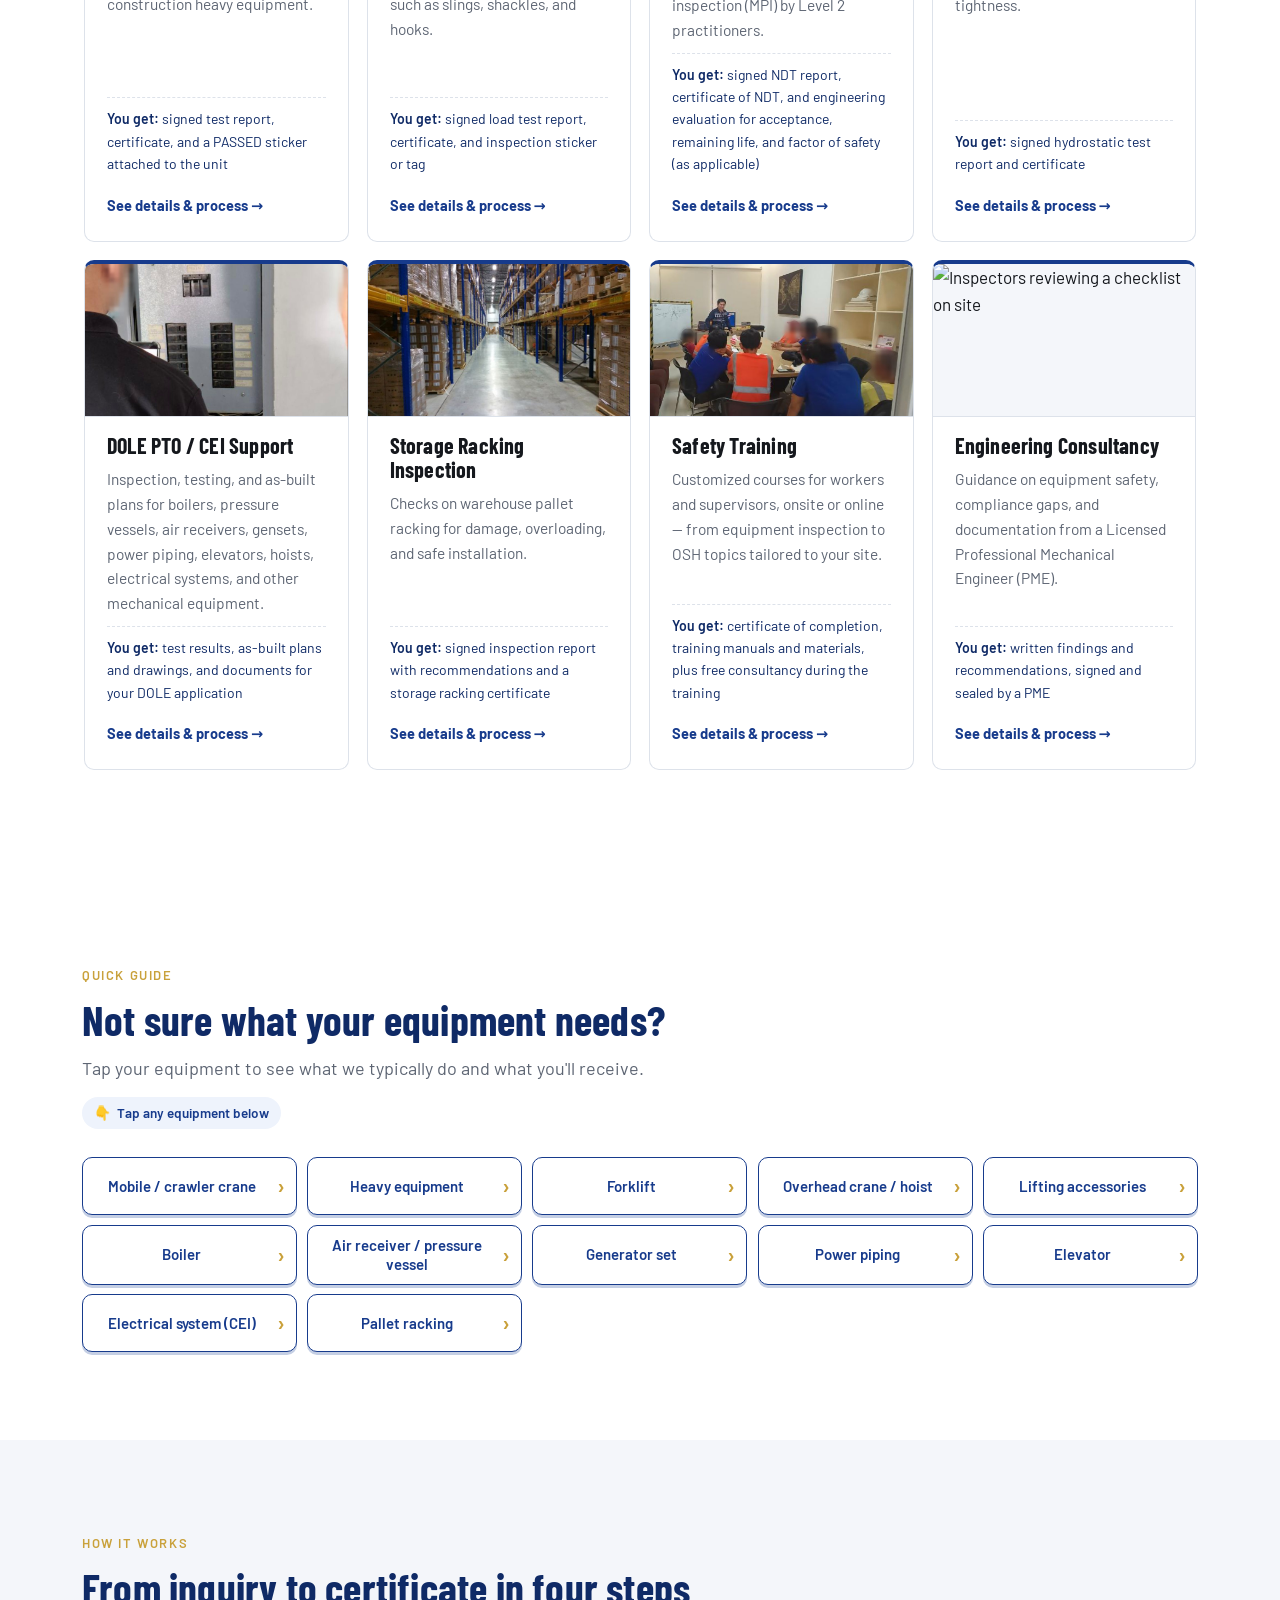
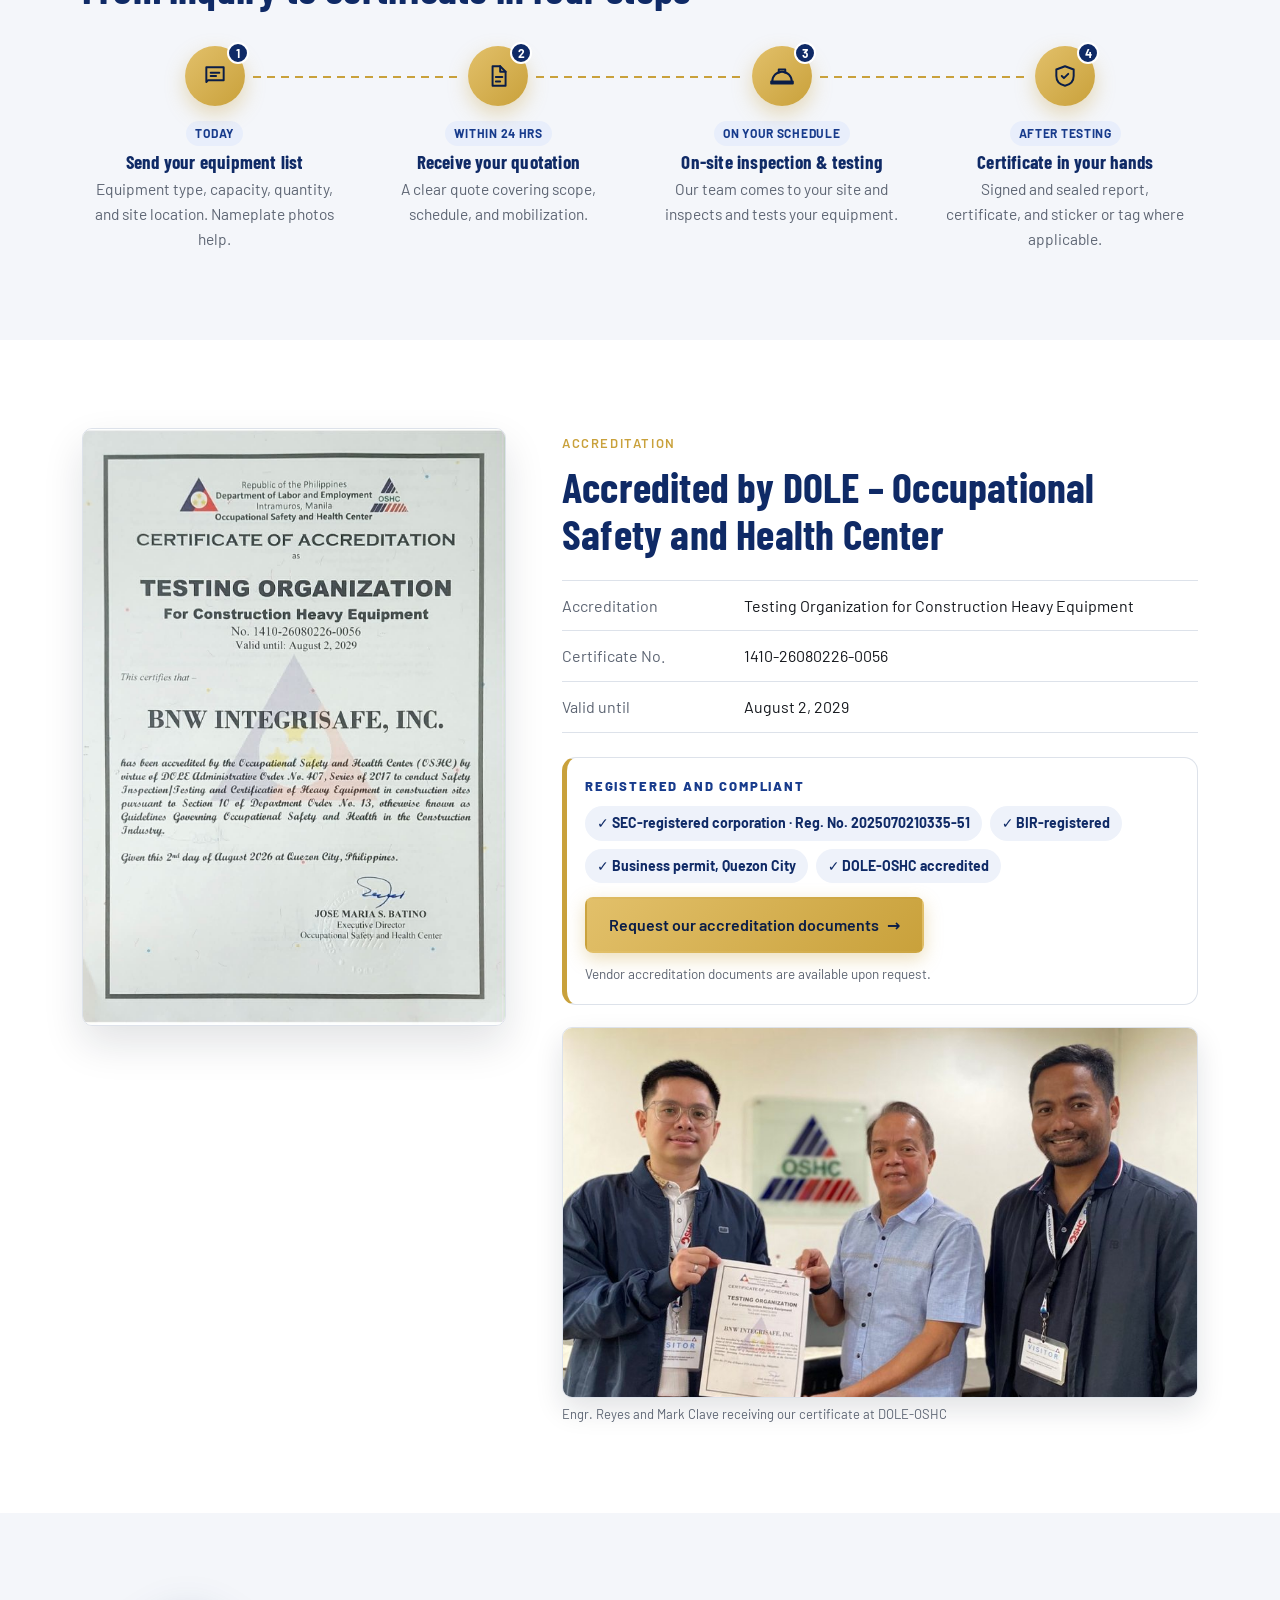
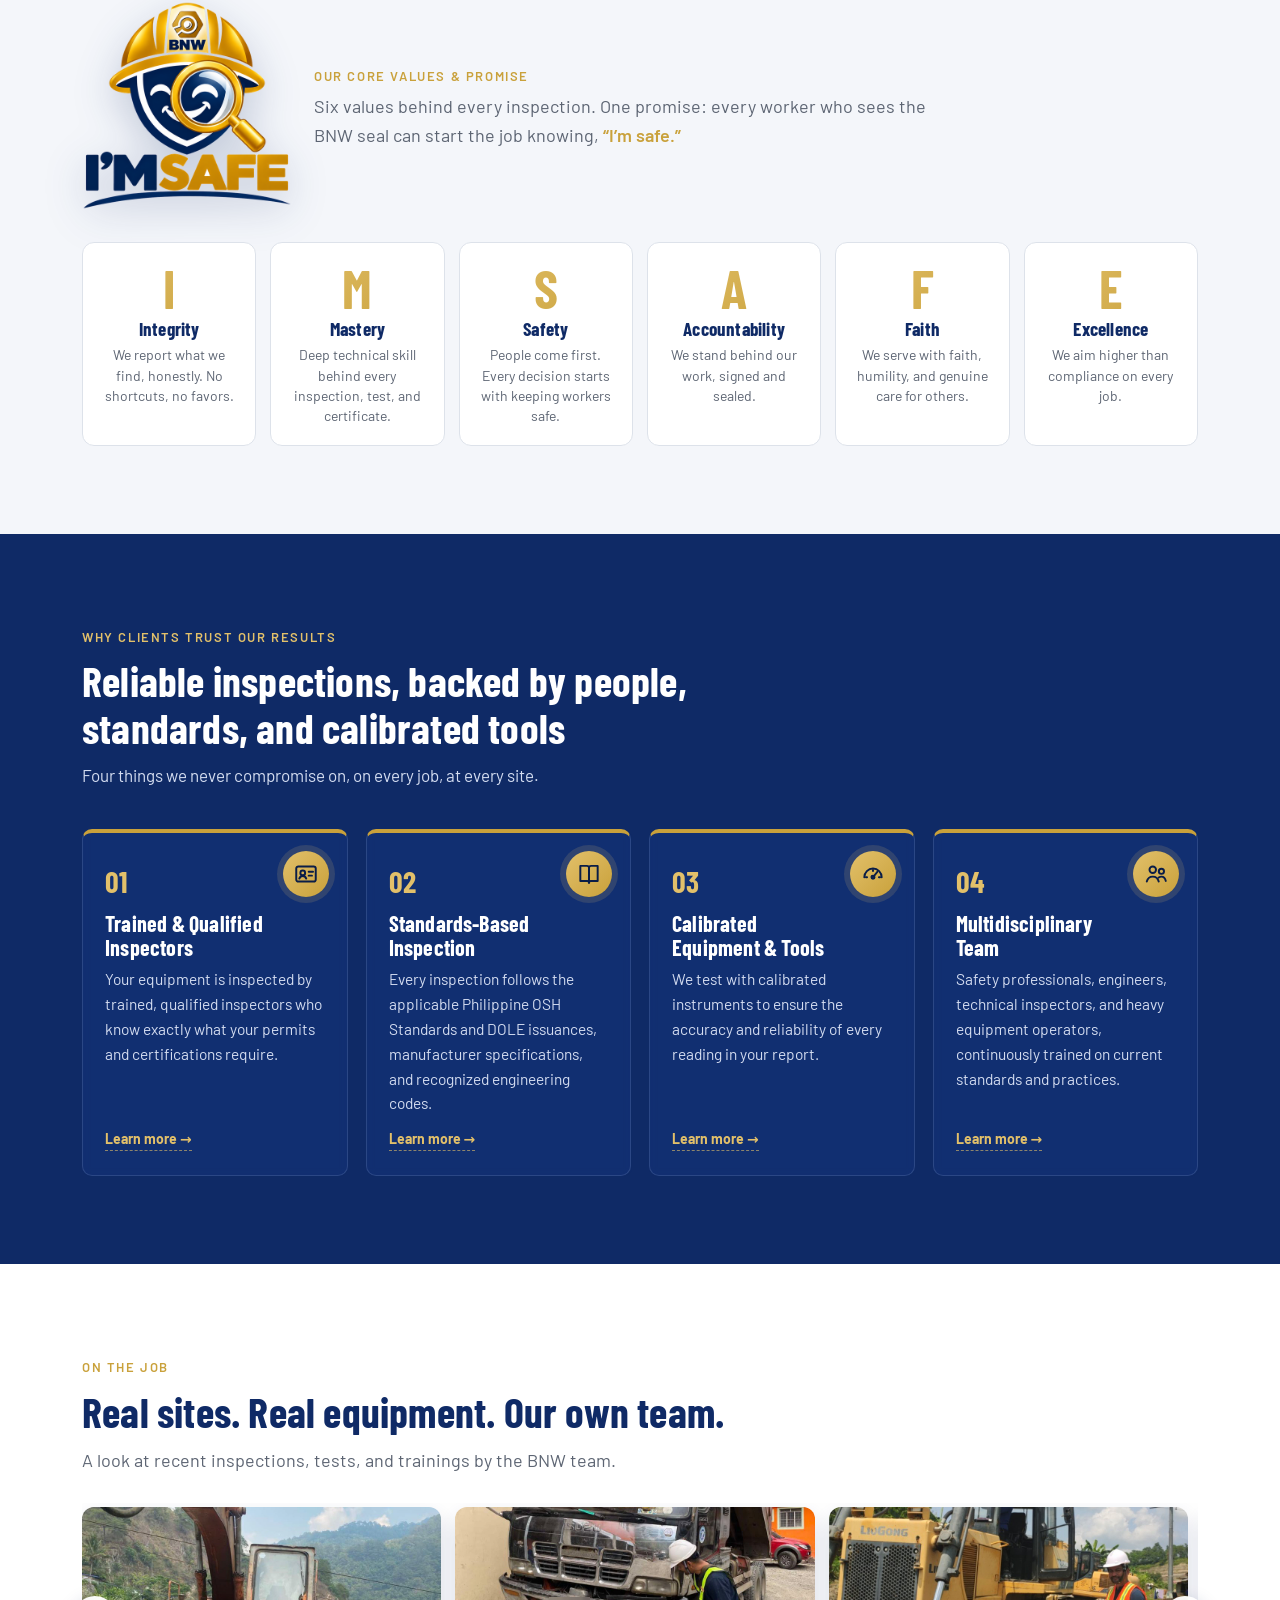
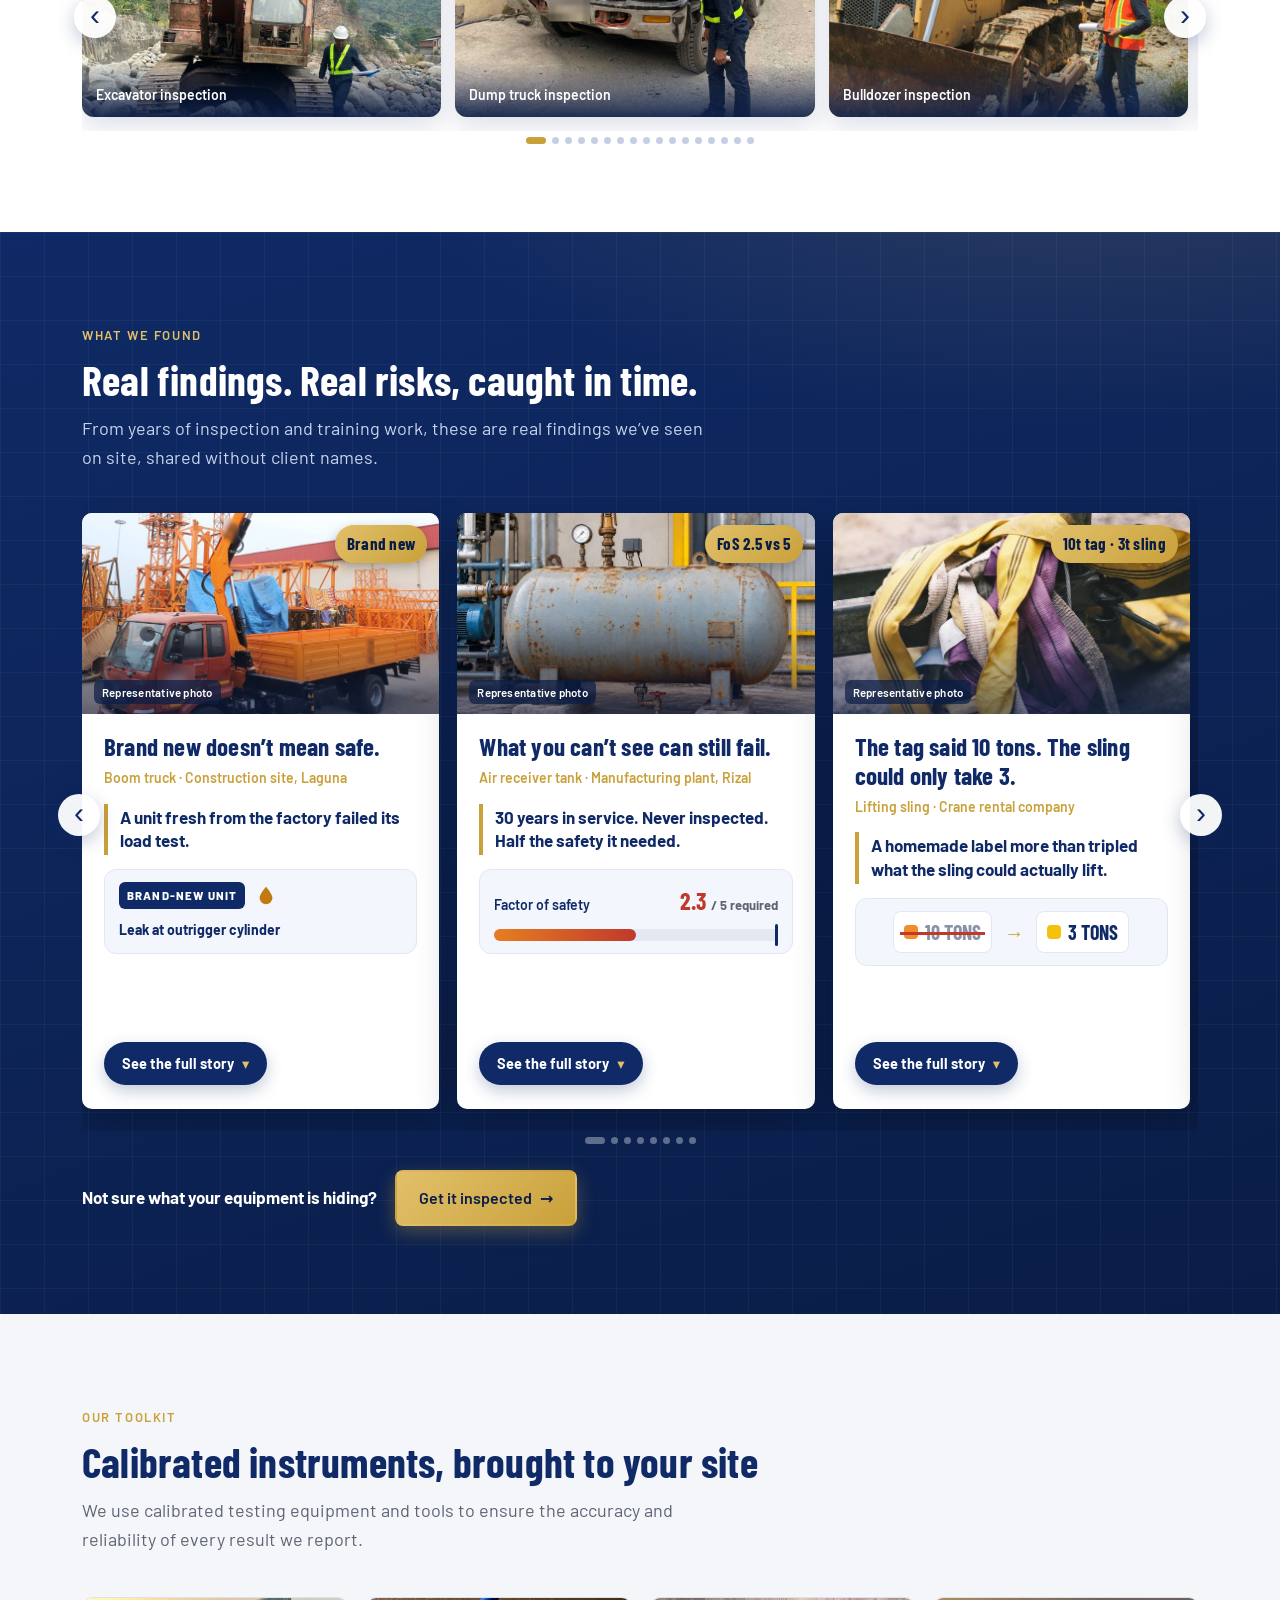
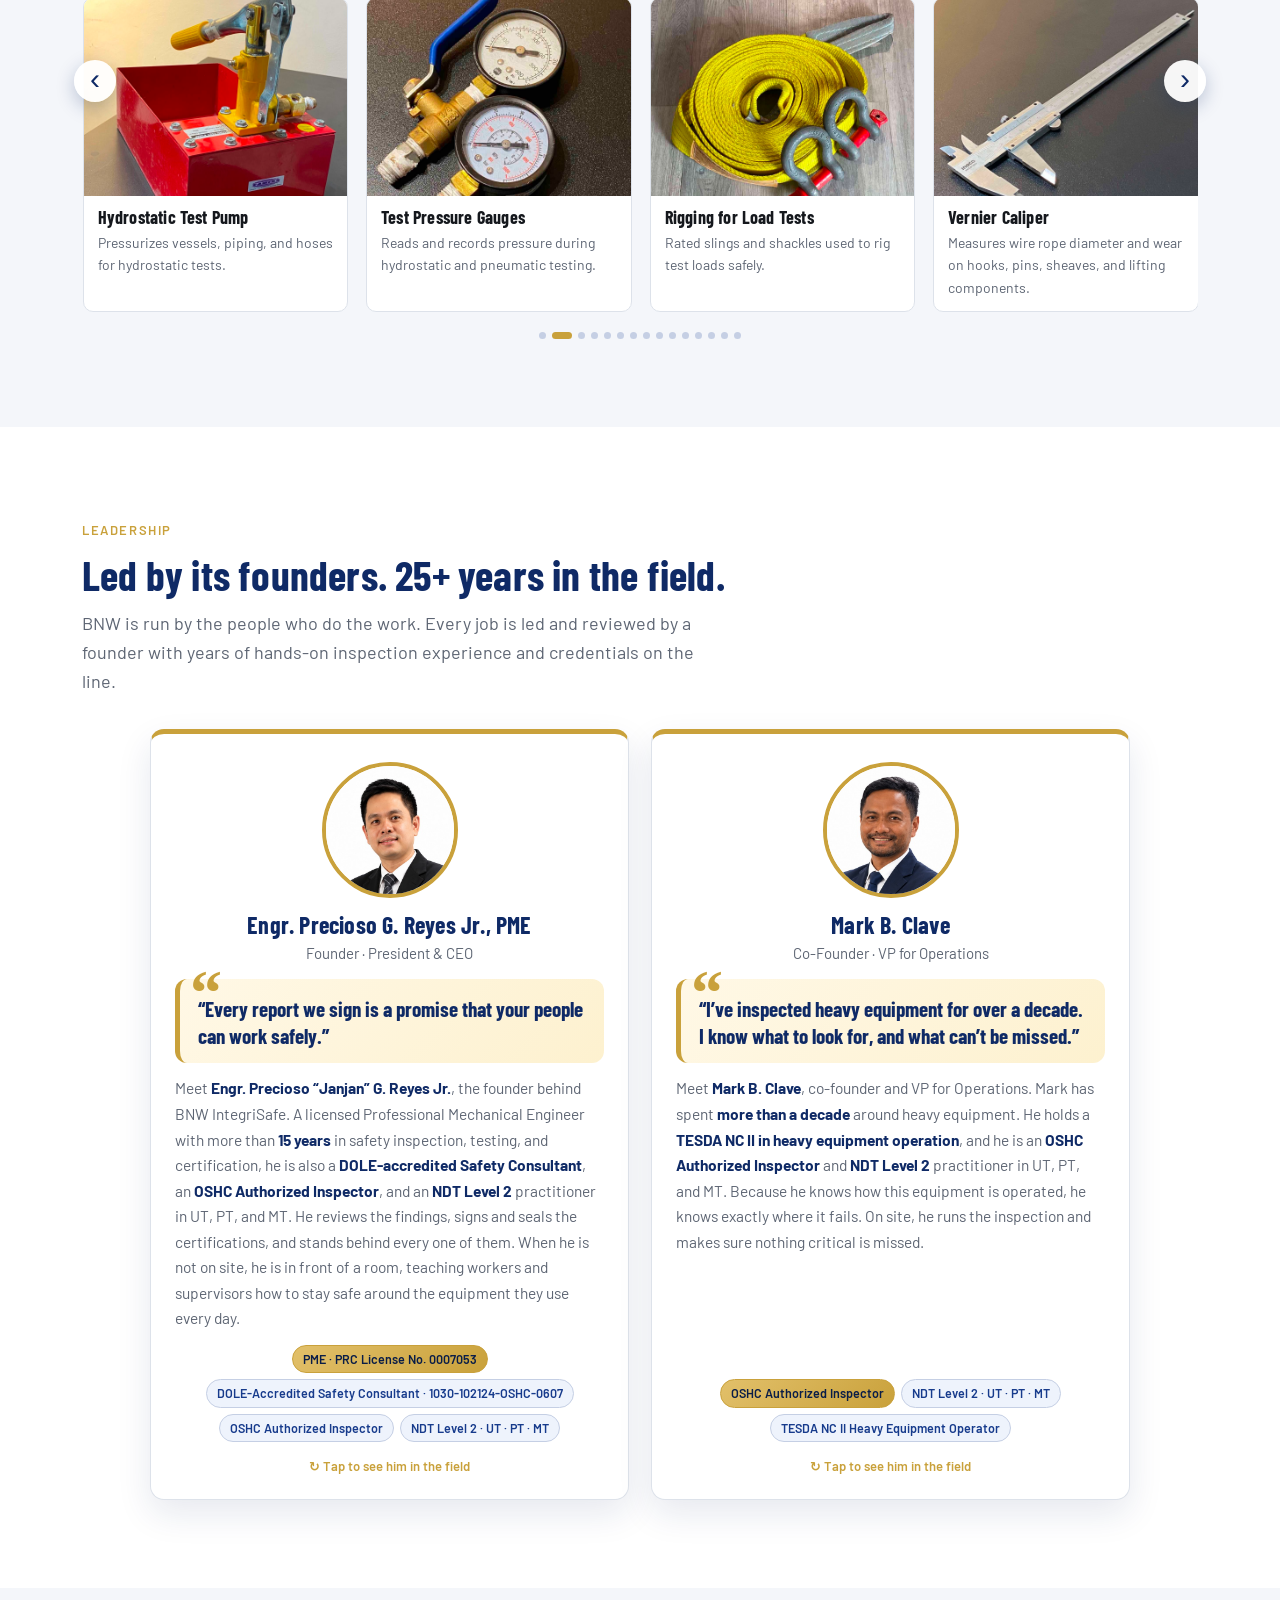
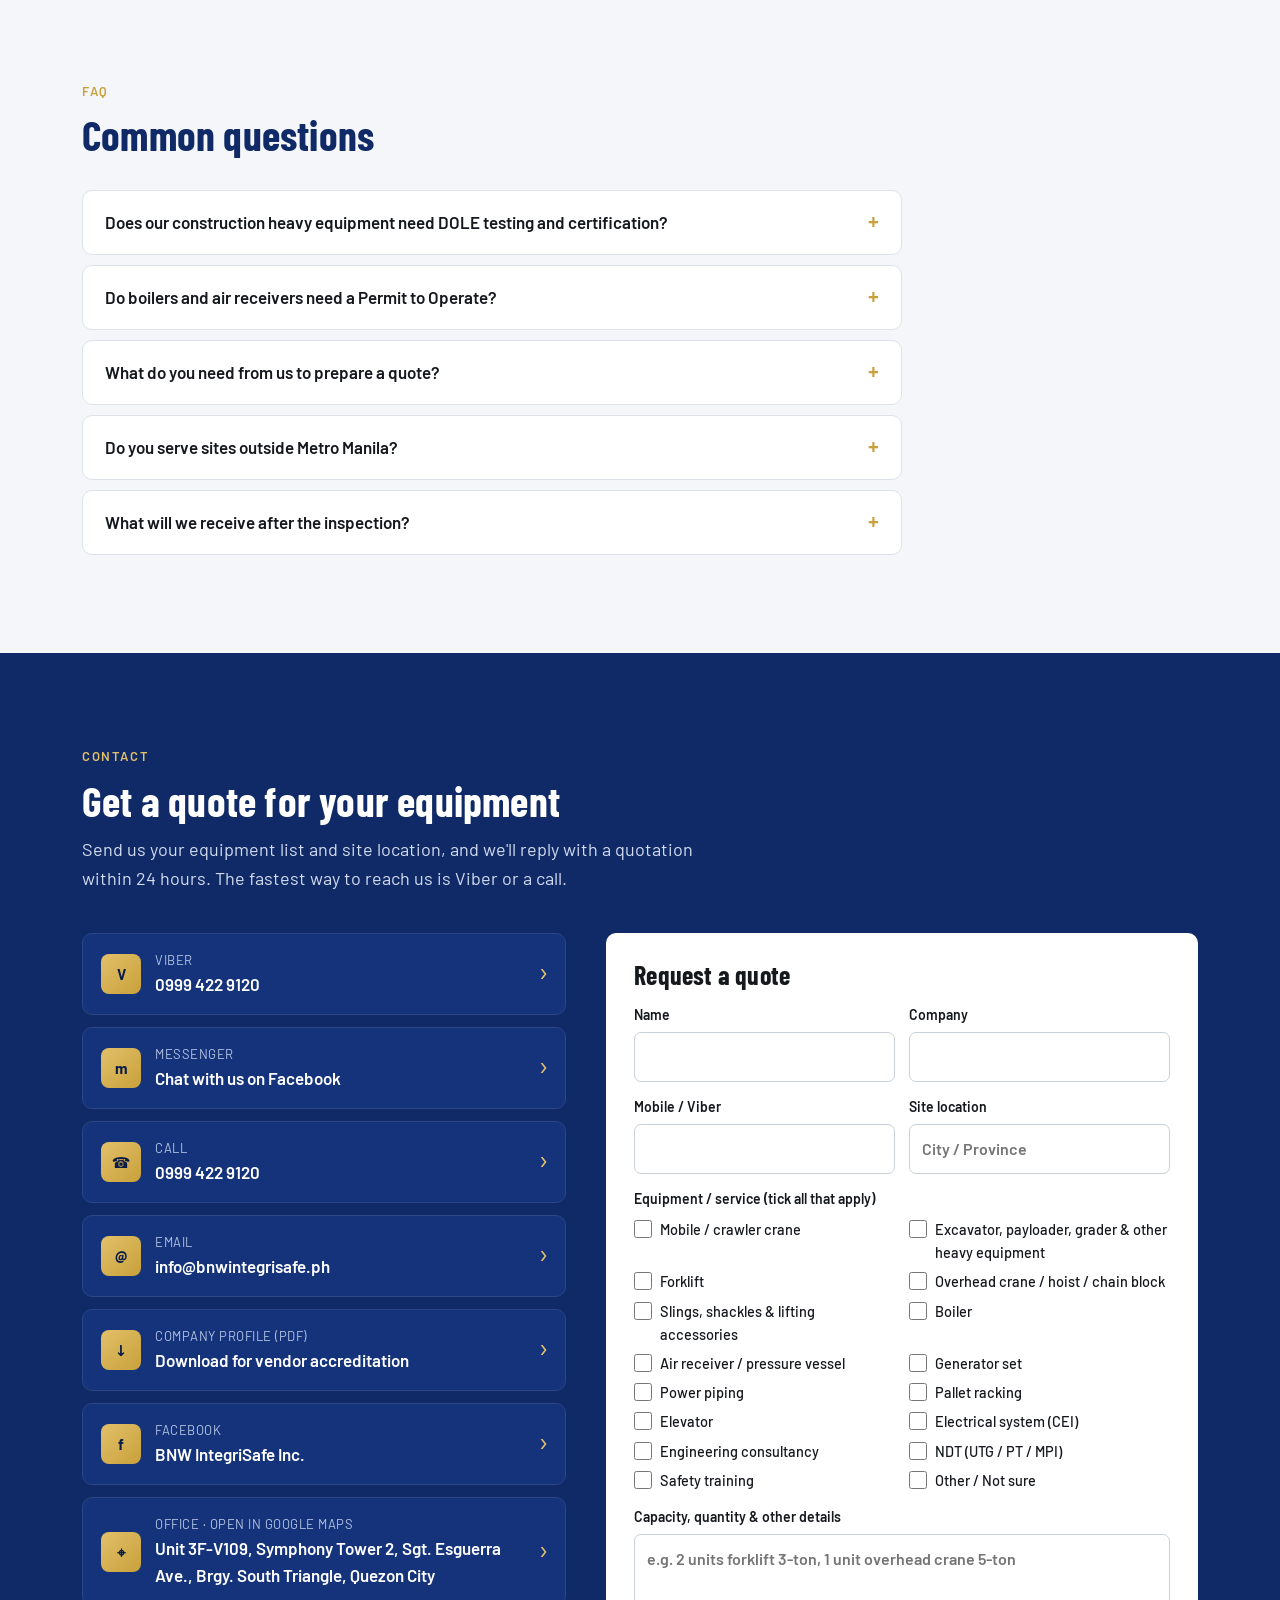
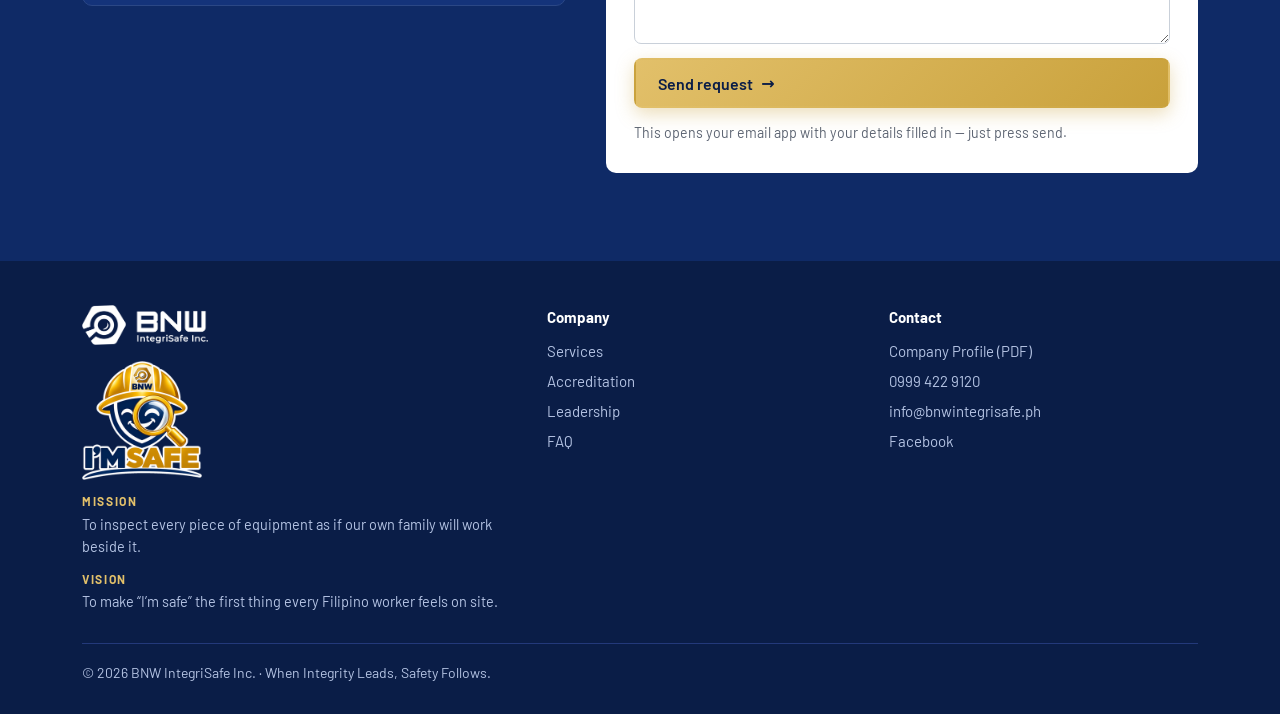
==== commit c93469d0: "Add files via upload" ====
--- a/index.html
+++ b/index.html
@@ -869,7 +869,7 @@
       <article class="card clicky" data-svc="pto" tabindex="0"><div class="art"><img src="images/panel-insp.jpg" alt="BNW inspector checking an electrical panelboard for a client CEI" loading="lazy" width="720" height="420"></div><h3>DOLE PTO / CEI Support</h3><p>Inspection, testing, and as-built plans for boilers, pressure vessels, air receivers, gensets, power piping, elevators, hoists, electrical systems, and other mechanical equipment.</p><div class="get"><b>You get:</b> test results, as-built plans and drawings, and documents for your DOLE application</div><button type="button" class="more" data-svc="pto">See details &amp; process <span>&rarr;</span></button></article>
       <article class="card clicky" data-svc="rack" tabindex="0"><div class="art"><img src="images/rack.jpg" alt="Warehouse pallet racking" loading="lazy" width="720" height="420"></div><h3>Storage Racking Inspection</h3><p>Checks on warehouse pallet racking for damage, overloading, and safe installation.</p><div class="get"><b>You get:</b> signed inspection report with recommendations and a storage racking certificate</div><button type="button" class="more" data-svc="rack">See details &amp; process <span>&rarr;</span></button></article>
       <article class="card clicky" data-svc="training" tabindex="0"><div class="art"><img src="images/training-class.jpg" alt="BNW safety training session for workers" loading="lazy" width="720" height="420"></div><h3>Safety Training</h3><p>Customized courses for workers and supervisors, onsite or online — from equipment inspection to OSH topics tailored to your site.</p><div class="get"><b>You get:</b> certificate of completion, training manuals and materials, plus free consultancy during the training</div><button type="button" class="more" data-svc="training">See details &amp; process <span>&rarr;</span></button></article>
-      <article class="card clicky" data-svc="consult" tabindex="0"><div class="art"><img src="images/consult.jpg" alt="Inspectors reviewing a checklist on site" loading="lazy" width="720" height="420"></div><h3>Engineering Consultancy</h3><p>Guidance on equipment safety, compliance gaps, and documentation from a Licensed Professional Mechanical Engineer (PME).</p><div class="get"><b>You get:</b> written findings and recommendations, signed and sealed by a PME</div><button type="button" class="more" data-svc="consult">See details &amp; process <span>&rarr;</span></button></article>
+      <article class="card clicky" data-svc="consult" tabindex="0"><div class="art"><img src="images/consult-plans.jpg" alt="Inspectors reviewing a checklist on site" loading="lazy" width="720" height="420"></div><h3>Engineering Consultancy</h3><p>Guidance on equipment safety, compliance gaps, and documentation from a Licensed Professional Mechanical Engineer (PME).</p><div class="get"><b>You get:</b> written findings and recommendations, signed and sealed by a PME</div><button type="button" class="more" data-svc="consult">See details &amp; process <span>&rarr;</span></button></article>
     </div>
     <div class="car-dots" aria-hidden="true"></div>
   </div>
@@ -916,7 +916,7 @@
       </dl>
       <div class="legal">
         <p class="legal-h">Registered and compliant</p>
-        <div class="legal-pills"><span>&#10003; SEC-registered corporation</span><span>&#10003; BIR-registered</span><span>&#10003; Business permit, Quezon City</span><span>&#10003; DOLE-OSHC accredited</span></div>
+        <div class="legal-pills"><span>&#10003; SEC-registered corporation &middot; Reg. No. 2025070210335-51</span><span>&#10003; BIR-registered</span><span>&#10003; Business permit, Quezon City</span><span>&#10003; DOLE-OSHC accredited</span></div>
         <div class="legal-cta"><a class="btn btn-gold" href="mailto:info@bnwintegrisafe.ph?subject=Request%20for%20vendor%20accreditation%20documents&amp;body=Hi%20BNW%20IntegriSafe%2C%0A%0AWe%20would%20like%20to%20request%20your%20company%20documents%20for%20vendor%20accreditation.%0A%0ACompany%20name%3A%0AContact%20person%3A%0APosition%3A%0AMobile%3A%0ADocuments%20needed%20%28e.g.%2C%20SEC%2C%20BIR%202303%2C%20Mayor%27s%20Permit%2C%20DOLE-OSHC%20Accreditation%29%3A%0A%0AThank%20you.">Request our accreditation documents <span class="arr">&rarr;</span></a><span class="legal-note">Vendor accreditation documents are available upon request.</span></div>
       </div>
       <figure class="acc-award"><img src="images/accreditation-award.jpg" alt="BNW founders receiving the DOLE-OSHC certificate of accreditation" loading="lazy"><figcaption>Engr. Reyes and Mark Clave receiving our certificate at DOLE-OSHC</figcaption></figure>
@@ -1176,7 +1176,7 @@
 document.querySelectorAll('.bslides').forEach(function(b){var ss=b.querySelectorAll('.bs'),ds=b.querySelectorAll('.bs-dots i'),i=0;if(ss.length<2)return;
 setInterval(function(){var card=b.closest('.fcard');if(!card||!card.classList.contains('flipped')||document.hidden)return;ss[i].classList.remove('on');ds[i].classList.remove('on');i=(i+1)%ss.length;ss[i].classList.add('on');ds[i].classList.add('on');},3000);});
 
-(function(){var SV={"heavy": {"t": "Heavy Equipment Inspection", "img": "images/excavator-insp.jpg", "k": ["heavy", "crane"], "intro": "We inspect and test construction and industrial heavy equipment at your site, so it is safe to operate and ready for DOLE certification.", "cover": ["Mobile, crawler, and rough terrain cranes", "Tower cranes", "Boom trucks and self-loaders", "Telescopic and knuckle boom cranes", "Excavators and backhoe loaders", "Payloaders and skid steers", "Bulldozers", "Motor graders", "Road rollers and compactors", "Asphalt pavers", "Dump trucks and prime movers", "Transit mixers and concrete pump trucks", "Batching plants", "Pile drivers and drilling rigs", "Forklifts, reach stackers, and telehandlers", "Manlifts, scissor lifts, and gondolas", "Construction and passenger hoists", "Welding machines and air compressors", "And other construction and industrial equipment"], "steps": [["Document review", "Registration, previous certificates, and maintenance records."], ["Visual and structural check", "Frame, boom, welds, pins, hydraulics, tires or tracks."], ["Functional test", "Controls, brakes, steering, travel, and swing."], ["Safety devices", "Alarms, horn, lights, limit switches, and load indicators."], ["Load test, where applicable", "Based on rated capacity and the applicable standard."], ["Report and certificate", "Findings, recommendations, and the PASSED sticker."]], "use": ["Load cell / dynamometer", "Laser distance meter", "Vernier caliper", "Measuring tape", "Thermal and inspection tools", "Other measuring devices, as applicable"], "get": "Signed test report, certificate, and a PASSED sticker attached to the unit.", "ref": "DOLE D.O. 13, s. 1998 (Sec. 10), OSH Standards, and manufacturer specifications."}, "lift": {"t": "Load Testing &amp; Lifting Gear", "img": "images/sling-insp.jpg", "k": ["ohc", "rigging", "forklift"], "intro": "We load test lifting equipment and inspect every accessory, so you know exactly what each item can safely lift. Lifting accessories are load tested if required.", "cover": ["Overhead and gantry cranes", "Monorails and electric hoists", "Chain blocks and lever hoists", "Wire rope, web, round, and chain slings", "Shackles and hooks", "Eyebolts and swivels", "Master links and turnbuckles", "Lifting clamps and beams", "Spreader beams and lifting frames", "Forklifts and other lifting equipment"], "steps": [["Pre-test inspection", "Wear, deformation, cracks, and markings checked first."], ["Set the test load", "Based on rated capacity (SWL/WLL) and the applicable standard."], ["Rig and apply load", "Test weights or water bags, applied gradually and measured with our calibrated load cell."], ["Hold and observe", "Brake holding, slippage, and deflection monitored."], ["Post-test inspection", "Checked again for any permanent deformation."], ["Tag and certify", "Sticker or tag on each item, with the report and certificate."]], "use": ["Our own calibrated load cell / dynamometer", "Test weights and water bags, through our partner provider", "Rated shackles and slings for rigging", "Laser distance meter", "Sheave gauge and vernier caliper", "Other measuring devices, as applicable"], "get": "Signed load test report, certificate, and a sticker or tag on each item.", "ref": "OSH Standards, manufacturer ratings, and recognized lifting equipment standards."}, "ndt": {"t": "Non-Destructive Testing", "img": "images/utg-air.jpg", "k": ["ndt", "vessel", "boiler"], "intro": "We find what you can't see, without damaging your equipment. Every result is evaluated by an engineer, not just recorded.", "cover": ["UT thickness gauging (UTG)", "Penetrant testing (PT)", "Magnetic particle inspection (MPI)", "Boilers and pressure vessels", "Air receivers and tanks", "Piping", "Welds", "Crane hooks, booms, and lifting lugs"], "steps": [["Surface preparation", "Test points cleaned and marked."], ["Instrument calibration", "Checked against a reference standard before testing."], ["Testing", "Readings taken by NDT Level 2 personnel."], ["Evaluation", "Compared with the minimum required thickness or acceptance criteria."], ["Engineering evaluation", "Acceptance, remaining life, and factor of safety, as applicable."], ["Report and certificate", "Signed NDT report and certificate of NDT."]], "use": ["Ultrasonic thickness gauge", "Calibration step block", "Penetrant kit", "MPI yoke and consumables", "Other measuring devices, as applicable"], "get": "Signed NDT report, certificate of NDT, and an engineering evaluation for acceptance, remaining life, and factor of safety (as applicable).", "ref": "Performed by NDT Level 2 personnel (UT, PT, MT) to recognized NDT practices."}, "hydro": {"t": "Hydrostatic Testing", "img": "images/hydro-air.jpg", "k": ["vessel", "boiler", "piping"], "intro": "We pressure-test your vessels and piping with water to prove they hold safely before they go back into service.", "cover": ["Boilers", "Air receivers", "Pressure vessels and tanks", "Power piping", "Hoses", "Fire lines"], "steps": [["Data review", "Design and working pressure confirmed."], ["Prepare and fill", "System isolated, filled with water, and air vented."], ["Pressurize", "Raised gradually to the test pressure set by the applicable code."], ["Hold and inspect", "Checked for leaks, sweating, and deformation."], ["Depressurize and drain", "Released safely and drained."], ["Report and certificate", "Signed test report and certificate."]], "use": ["Hydrotest pump", "Calibrated pressure gauges", "Isolation fittings and blinds", "Other measuring devices, as applicable"], "get": "Signed hydrostatic test report and certificate.", "ref": "OSH Standards (Rules 1160 and 1170) and the applicable design code."}, "pto": {"t": "DOLE PTO / CEI Support", "img": "images/panel-insp.jpg", "k": ["boiler", "vessel", "genset", "piping", "elevator", "electrical"], "intro": "We inspect, test, and prepare the as-built plans and documents you need for your DOLE Permit to Operate or Certificate of Electrical Inspection. We can also file with DOLE for you, as agreed.", "cover": ["Boilers", "Pressure vessels and air receivers", "Generator sets", "Power piping", "Elevators", "Hoists", "Electrical systems", "Other mechanical equipment"], "steps": [["Site survey", "Nameplate data, layout, and existing documents gathered."], ["Inspection and testing", "Hydrotest, UTG, and other tests as required."], ["As-built plans", "Plans, drawings, and computations prepared."], ["Sign and seal", "Signed and sealed by a licensed PME."], ["Document package", "Complete set ready for your application."], ["Submission, your choice", "We file with DOLE for you, or hand over the complete package for your team to file."]], "use": ["Measuring tools", "Testing instruments as required", "CAD for plans and drawings", "Other measuring devices, as applicable"], "get": "Test results, as-built plans and drawings, and documents for your DOLE application.", "ref": "OSH Standards and the Philippine Mechanical Engineering Act (RA 8495)."}, "rack": {"t": "Storage Racking Inspection", "img": "images/services/rack.jpg", "k": ["racking"], "intro": "We check your warehouse racking for damage, overloading, and unsafe installation before a small dent becomes a collapse.", "cover": ["Selective pallet racks", "Drive-in racks", "Cantilever racks", "Shelving and mezzanines"], "steps": [["Walk-through", "Every bay and row checked."], ["Damage check", "Uprights, beams, bracing, and baseplates."], ["Components", "Beam locks, safety pins, anchors, and column guards."], ["Load check", "Actual loads compared with rated capacity and signage."], ["Report and certificate", "Recommendations and a storage racking certificate."]], "use": ["Laser distance meter", "Plumb and level tools", "Measuring tape", "Vernier caliper", "Other measuring devices, as applicable"], "get": "Signed inspection report with recommendations and a storage racking certificate.", "ref": "Manufacturer ratings and recognized racking safety practices."}, "training": {"t": "Safety Training", "img": "images/training-class.jpg", "k": ["training"], "intro": "Customized courses built around your equipment and your site, taught by people who inspect for a living.", "cover": ["Equipment inspection and pre-use checks", "Lifting and rigging safety", "Pressure equipment safety", "Hazard identification and risk assessment", "OSH topics for your site"], "steps": [["Needs check", "We learn your site, equipment, and audience."], ["Custom course", "Content built for your workers or supervisors."], ["Delivery", "Onsite or online, with real examples from the field."], ["Assessment", "Short evaluation to confirm learning."], ["Certificate", "Certificate of completion for each participant."]], "use": ["Training manuals and materials", "Actual inspection tools for demos", "Other measuring devices, as applicable"], "get": "Certificate of completion, training manuals and materials, plus free consultancy during the training.", "ref": "Certificates signed by a DOLE-accredited Safety Consultant."}, "consult": {"t": "Engineering Consultancy", "img": "images/consult.jpg", "k": ["consult"], "intro": "Technical advice from a licensed PME when you need a clear answer on equipment safety or compliance.", "cover": ["Compliance gap assessment", "Equipment safety evaluation", "Remaining life assessment", "Repair and derating recommendations", "Technical documents for sign and seal"], "steps": [["Consultation", "We understand your concern and goals."], ["Site visit and data review", "Equipment, records, and conditions checked."], ["Analysis", "Engineering evaluation against standards."], ["Recommendations", "Clear, practical actions in writing."]], "use": ["Inspection and testing data", "Engineering computations", "Other measuring devices, as applicable"], "get": "Written findings and recommendations, signed and sealed by a PME.", "ref": "OSH Standards, DOLE issuances, and recognized engineering codes."}},Q=[{"t": "Trained &amp; Qualified Inspectors", "intro": "Every BNW job is handled by people with verifiable credentials. This is what our team brings to your site.", "list": ["Professional Mechanical Engineer, PRC License No. 0007053", "DOLE-Accredited Safety Consultant, No. 1030-102124-OSHC-0607", "Licensed Inspection Engineers", "OSHC Authorized Inspectors", "NDT Level 2 practitioners in UT, PT, and MT", "TESDA NC II Heavy Equipment Operators", "25+ years of combined field experience"], "cta": ["See our founders", "#team"]}, {"t": "Standards-Based Inspection", "intro": "We don't inspect by feel. Every finding is measured against a written standard.", "list": ["Occupational Safety and Health Standards (OSHS)", "DOLE D.O. 13, s. 1998 (construction heavy equipment)", "OSHS Rule 1160 (boilers) and Rule 1170 (unfired pressure vessels)", "ASME standards, such as the B30 series for cranes and rigging and the BPVC for boilers and pressure vessels", "Philippine Mechanical Engineering Act (RA 8495)", "Manufacturer specifications and load ratings"], "cta": ["View our accreditation", "#accreditation"]}, {"t": "Calibrated Equipment &amp; Tools", "intro": "A reading is only as good as the instrument. Ours are calibrated so your report holds up.", "list": ["Ultrasonic thickness gauge, checked on a reference block before every job", "Calibrated load cell / dynamometer for load tests", "Calibrated pressure gauges for hydrotests", "Laser distance meter, vernier caliper, and sheave gauge", "Other calibrated measuring devices, as applicable", "Calibration certificates available upon request"], "cta": ["See our toolkit", "#tools"]}, {"t": "Multidisciplinary Team", "intro": "Each job gets the right mix of skills, not just whoever is available.", "list": ["Licensed mechanical engineer for evaluation and sign and seal", "Licensed inspection engineers", "OSHC authorized inspectors for DOLE requirements", "NDT Level 2 practitioners for UT, PT, and MT", "Heavy equipment operators who know the equipment inside and out", "Safety professionals for training and compliance"], "cta": ["See our work on site", "#work"]}],sh=document.getElementById('sheet'),bd=document.getElementById('shBody'),last=null;
+(function(){var SV={"heavy": {"t": "Heavy Equipment Inspection", "img": "images/excavator-insp.jpg", "k": ["heavy", "crane"], "intro": "We inspect and test construction and industrial heavy equipment at your site, so it is safe to operate and ready for DOLE certification.", "cover": ["Mobile, crawler, and rough terrain cranes", "Tower cranes", "Boom trucks and self-loaders", "Telescopic and knuckle boom cranes", "Excavators and backhoe loaders", "Payloaders and skid steers", "Bulldozers", "Motor graders", "Road rollers and compactors", "Asphalt pavers", "Dump trucks and prime movers", "Transit mixers and concrete pump trucks", "Batching plants", "Pile drivers and drilling rigs", "Forklifts, reach stackers, and telehandlers", "Manlifts, scissor lifts, and gondolas", "Construction and passenger hoists", "Welding machines and air compressors", "And other construction and industrial equipment"], "steps": [["Document review", "Registration, previous certificates, and maintenance records."], ["Visual and structural check", "Frame, boom, welds, pins, hydraulics, tires or tracks."], ["Functional test", "Controls, brakes, steering, travel, and swing."], ["Safety devices", "Alarms, horn, lights, limit switches, and load indicators."], ["Load test, where applicable", "Based on rated capacity and the applicable standard."], ["Report and certificate", "Findings, recommendations, and the PASSED sticker."]], "use": ["Load cell / dynamometer", "Laser distance meter", "Vernier caliper", "Measuring tape", "Thermal and inspection tools", "Other measuring devices, as applicable"], "get": "Signed test report, certificate, and a PASSED sticker attached to the unit.", "ref": "DOLE D.O. 13, s. 1998 (Sec. 10), OSH Standards, and manufacturer specifications."}, "lift": {"t": "Load Testing &amp; Lifting Gear", "img": "images/sling-insp.jpg", "k": ["ohc", "rigging", "forklift"], "intro": "We load test lifting equipment and inspect every accessory, so you know exactly what each item can safely lift. Lifting accessories are load tested if required.", "cover": ["Overhead and gantry cranes", "Monorails and electric hoists", "Chain blocks and lever hoists", "Wire rope, web, round, and chain slings", "Shackles and hooks", "Eyebolts and swivels", "Master links and turnbuckles", "Lifting clamps and beams", "Spreader beams and lifting frames", "Forklifts and other lifting equipment"], "steps": [["Pre-test inspection", "Wear, deformation, cracks, and markings checked first."], ["Set the test load", "Based on rated capacity (SWL/WLL) and the applicable standard."], ["Rig and apply load", "Test weights or water bags, applied gradually and measured with our calibrated load cell."], ["Hold and observe", "Brake holding, slippage, and deflection monitored."], ["Post-test inspection", "Checked again for any permanent deformation."], ["Tag and certify", "Sticker or tag on each item, with the report and certificate."]], "use": ["Our own calibrated load cell / dynamometer", "Test weights and water bags, through our partner provider", "Rated shackles and slings for rigging", "Laser distance meter", "Sheave gauge and vernier caliper", "Other measuring devices, as applicable"], "get": "Signed load test report, certificate, and a sticker or tag on each item.", "ref": "OSH Standards, manufacturer ratings, and recognized lifting equipment standards."}, "ndt": {"t": "Non-Destructive Testing", "img": "images/utg-air.jpg", "k": ["ndt", "vessel", "boiler"], "intro": "We find what you can't see, without damaging your equipment. Every result is evaluated by an engineer, not just recorded.", "cover": ["UT thickness gauging (UTG)", "Penetrant testing (PT)", "Magnetic particle inspection (MPI)", "Boilers and pressure vessels", "Air receivers and tanks", "Piping", "Welds", "Crane hooks, booms, and lifting lugs"], "steps": [["Surface preparation", "Test points cleaned and marked."], ["Instrument calibration", "Checked against a reference standard before testing."], ["Testing", "Readings taken by NDT Level 2 personnel."], ["Evaluation", "Compared with the minimum required thickness or acceptance criteria."], ["Engineering evaluation", "Acceptance, remaining life, and factor of safety, as applicable."], ["Report and certificate", "Signed NDT report and certificate of NDT."]], "use": ["Ultrasonic thickness gauge", "Calibration step block", "Penetrant kit", "MPI yoke and consumables", "Other measuring devices, as applicable"], "get": "Signed NDT report, certificate of NDT, and an engineering evaluation for acceptance, remaining life, and factor of safety (as applicable).", "ref": "Performed by NDT Level 2 personnel (UT, PT, MT) to recognized NDT practices."}, "hydro": {"t": "Hydrostatic Testing", "img": "images/hydro-air.jpg", "k": ["vessel", "boiler", "piping"], "intro": "We pressure-test your vessels and piping with water to prove they hold safely before they go back into service.", "cover": ["Boilers", "Air receivers", "Pressure vessels and tanks", "Power piping", "Hoses", "Fire lines"], "steps": [["Data review", "Design and working pressure confirmed."], ["Prepare and fill", "System isolated, filled with water, and air vented."], ["Pressurize", "Raised gradually to the test pressure set by the applicable code."], ["Hold and inspect", "Checked for leaks, sweating, and deformation."], ["Depressurize and drain", "Released safely and drained."], ["Report and certificate", "Signed test report and certificate."]], "use": ["Hydrotest pump", "Calibrated pressure gauges", "Isolation fittings and blinds", "Other measuring devices, as applicable"], "get": "Signed hydrostatic test report and certificate.", "ref": "OSH Standards (Rules 1160 and 1170) and the applicable design code."}, "pto": {"t": "DOLE PTO / CEI Support", "img": "images/panel-insp.jpg", "k": ["boiler", "vessel", "genset", "piping", "elevator", "electrical"], "intro": "We inspect, test, and prepare the as-built plans and documents you need for your DOLE Permit to Operate or Certificate of Electrical Inspection. We can also file with DOLE for you, as agreed.", "cover": ["Boilers", "Pressure vessels and air receivers", "Generator sets", "Power piping", "Elevators", "Hoists", "Electrical systems", "Other mechanical equipment"], "steps": [["Site survey", "Nameplate data, layout, and existing documents gathered."], ["Inspection and testing", "Hydrotest, UTG, and other tests as required."], ["As-built plans", "Plans, drawings, and computations prepared."], ["Sign and seal", "Signed and sealed by a licensed PME."], ["Document package", "Complete set ready for your application."], ["Submission, your choice", "We file with DOLE for you, or hand over the complete package for your team to file."]], "use": ["Measuring tools", "Testing instruments as required", "CAD for plans and drawings", "Other measuring devices, as applicable"], "get": "Test results, as-built plans and drawings, and documents for your DOLE application.", "ref": "OSH Standards and the Philippine Mechanical Engineering Act (RA 8495)."}, "rack": {"t": "Storage Racking Inspection", "img": "images/services/rack.jpg", "k": ["racking"], "intro": "We check your warehouse racking for damage, overloading, and unsafe installation before a small dent becomes a collapse.", "cover": ["Selective pallet racks", "Drive-in racks", "Cantilever racks", "Shelving and mezzanines"], "steps": [["Walk-through", "Every bay and row checked."], ["Damage check", "Uprights, beams, bracing, and baseplates."], ["Components", "Beam locks, safety pins, anchors, and column guards."], ["Load check", "Actual loads compared with rated capacity and signage."], ["Report and certificate", "Recommendations and a storage racking certificate."]], "use": ["Laser distance meter", "Plumb and level tools", "Measuring tape", "Vernier caliper", "Other measuring devices, as applicable"], "get": "Signed inspection report with recommendations and a storage racking certificate.", "ref": "Manufacturer ratings and recognized racking safety practices."}, "training": {"t": "Safety Training", "img": "images/training-class.jpg", "k": ["training"], "intro": "Customized courses built around your equipment and your site, taught by people who inspect for a living.", "cover": ["Equipment inspection and pre-use checks", "Lifting and rigging safety", "Pressure equipment safety", "Hazard identification and risk assessment", "OSH topics for your site"], "steps": [["Needs check", "We learn your site, equipment, and audience."], ["Custom course", "Content built for your workers or supervisors."], ["Delivery", "Onsite or online, with real examples from the field."], ["Assessment", "Short evaluation to confirm learning."], ["Certificate", "Certificate of completion for each participant."]], "use": ["Training manuals and materials", "Actual inspection tools for demos", "Other measuring devices, as applicable"], "get": "Certificate of completion, training manuals and materials, plus free consultancy during the training.", "ref": "Certificates signed by a DOLE-accredited Safety Consultant."}, "consult": {"t": "Engineering Consultancy", "img": "images/consult-plans.jpg", "k": ["consult"], "intro": "Technical advice from a licensed PME when you need a clear answer on equipment safety or compliance.", "cover": ["Compliance gap assessment", "Equipment safety evaluation", "Remaining life assessment", "Repair and derating recommendations", "Technical documents for sign and seal"], "steps": [["Consultation", "We understand your concern and goals."], ["Site visit and data review", "Equipment, records, and conditions checked."], ["Analysis", "Engineering evaluation against standards."], ["Recommendations", "Clear, practical actions in writing."]], "use": ["Inspection and testing data", "Engineering computations", "Other measuring devices, as applicable"], "get": "Written findings and recommendations, signed and sealed by a PME.", "ref": "OSH Standards, DOLE issuances, and recognized engineering codes."}},Q=[{"t": "Trained &amp; Qualified Inspectors", "intro": "Every BNW job is handled by people with verifiable credentials. This is what our team brings to your site.", "list": ["Professional Mechanical Engineer, PRC License No. 0007053", "DOLE-Accredited Safety Consultant, No. 1030-102124-OSHC-0607", "Licensed Inspection Engineers", "OSHC Authorized Inspectors", "NDT Level 2 practitioners in UT, PT, and MT", "TESDA NC II Heavy Equipment Operators", "25+ years of combined field experience"], "cta": ["See our founders", "#team"]}, {"t": "Standards-Based Inspection", "intro": "We don't inspect by feel. Every finding is measured against a written standard.", "list": ["Occupational Safety and Health Standards (OSHS)", "DOLE D.O. 13, s. 1998 (construction heavy equipment)", "OSHS Rule 1160 (boilers) and Rule 1170 (unfired pressure vessels)", "ASME standards, such as the B30 series for cranes and rigging and the BPVC for boilers and pressure vessels", "Philippine Mechanical Engineering Act (RA 8495)", "Manufacturer specifications and load ratings"], "cta": ["View our accreditation", "#accreditation"]}, {"t": "Calibrated Equipment &amp; Tools", "intro": "A reading is only as good as the instrument. Ours are calibrated so your report holds up.", "list": ["Ultrasonic thickness gauge, checked on a reference block before every job", "Calibrated load cell / dynamometer for load tests", "Calibrated pressure gauges for hydrotests", "Laser distance meter, vernier caliper, and sheave gauge", "Other calibrated measuring devices, as applicable", "Calibration certificates available upon request"], "cta": ["See our toolkit", "#tools"]}, {"t": "Multidisciplinary Team", "intro": "Each job gets the right mix of skills, not just whoever is available.", "list": ["Licensed mechanical engineer for evaluation and sign and seal", "Licensed inspection engineers", "OSHC authorized inspectors for DOLE requirements", "NDT Level 2 practitioners for UT, PT, and MT", "Heavy equipment operators who know the equipment inside and out", "Safety professionals for training and compliance"], "cta": ["See our work on site", "#work"]}],sh=document.getElementById('sheet'),bd=document.getElementById('shBody'),last=null;
 function esc(x){return x}
 function open(h){bd.innerHTML=h;sh.classList.add('open');sh.setAttribute('aria-hidden','false');document.body.style.overflow='hidden';sh.querySelector('.sheet-box').scrollTop=0;sh.querySelector('.sheet-x').focus();}
 function close(){sh.classList.remove('open');sh.setAttribute('aria-hidden','true');document.body.style.overflow='';if(last)last.focus();}
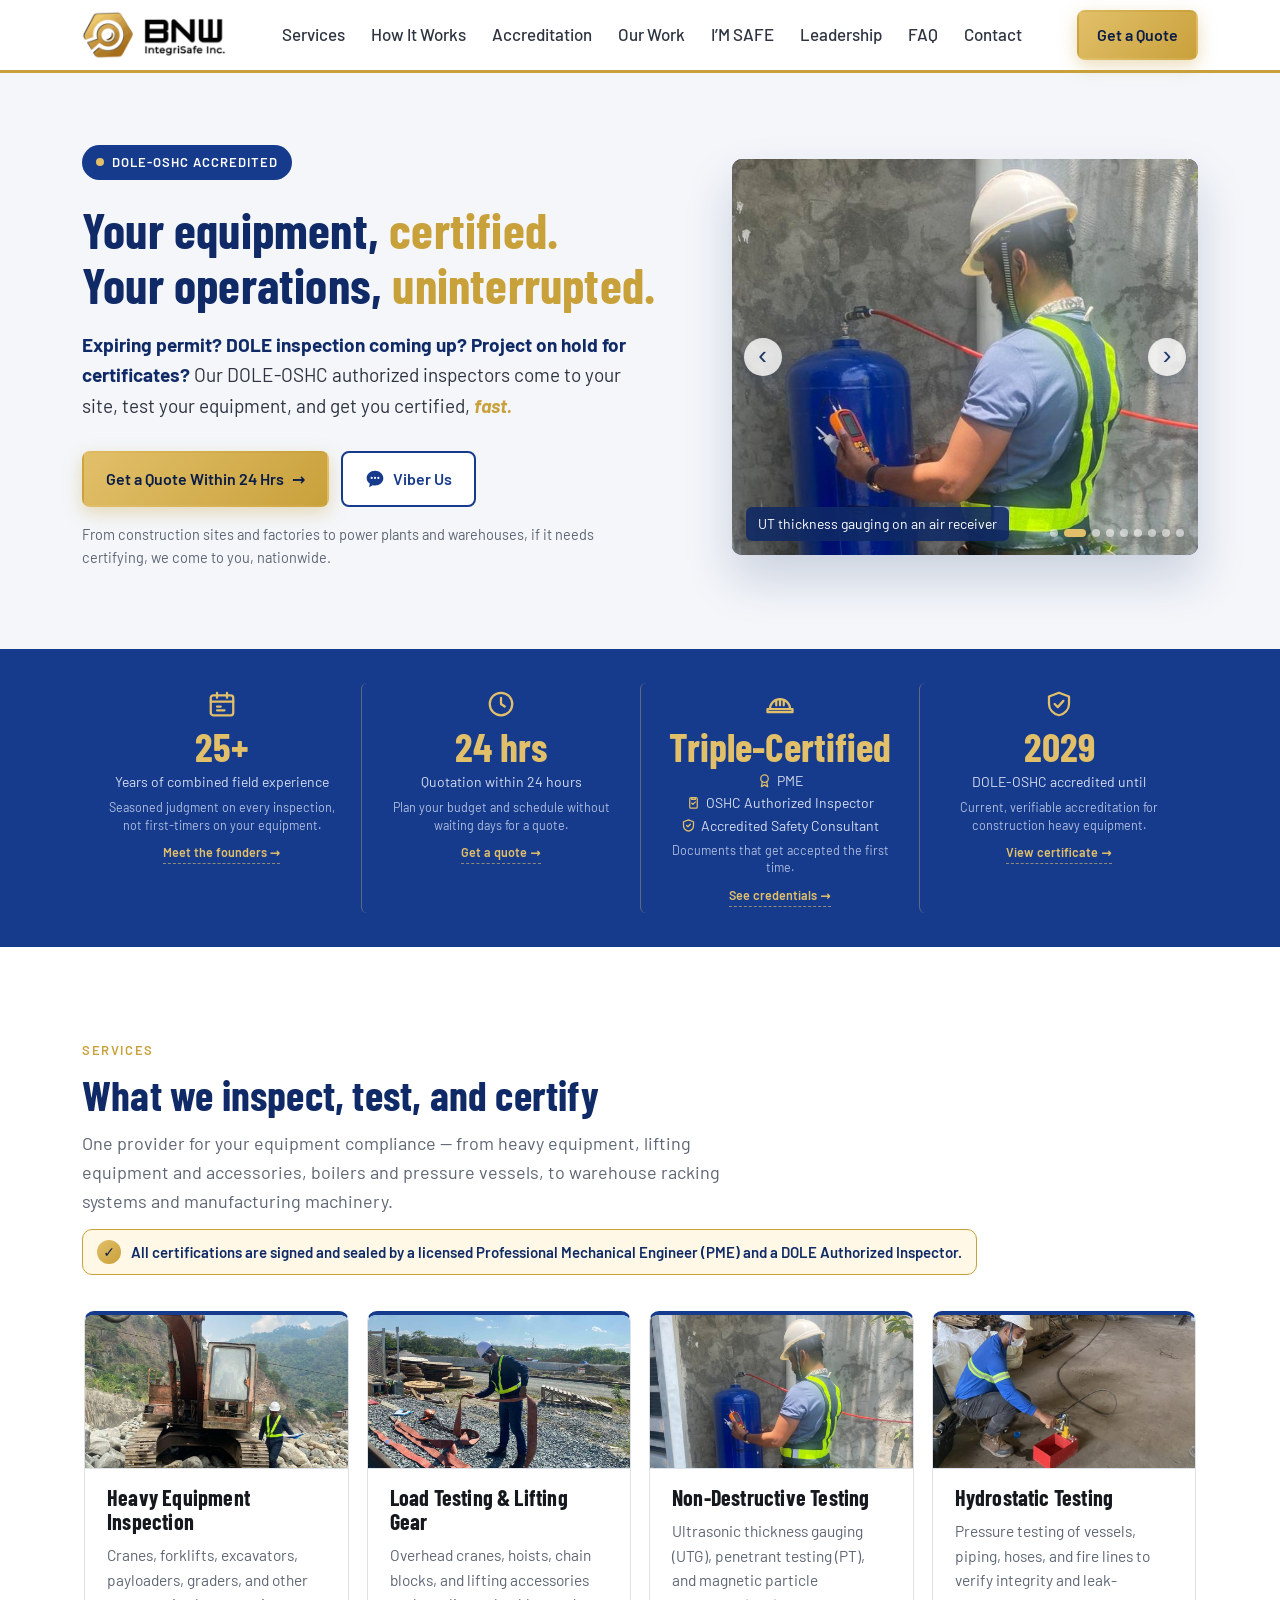
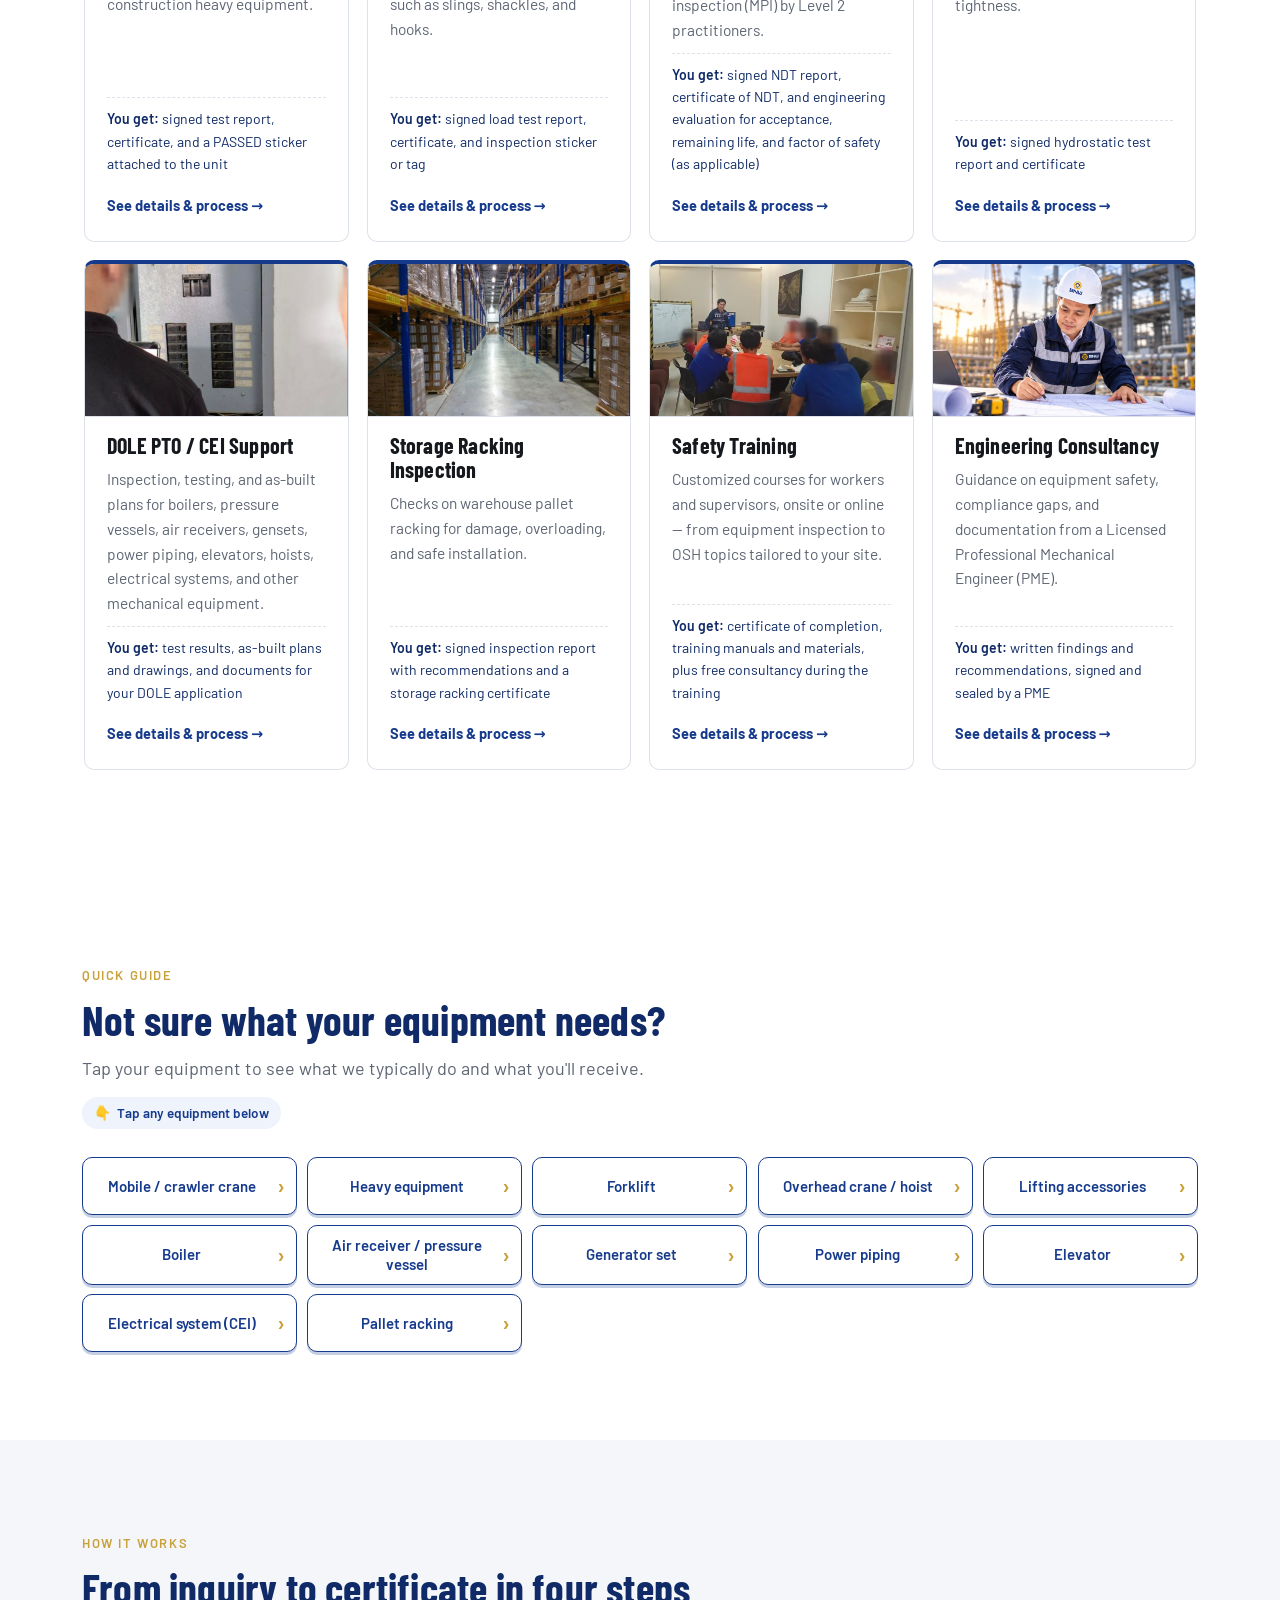
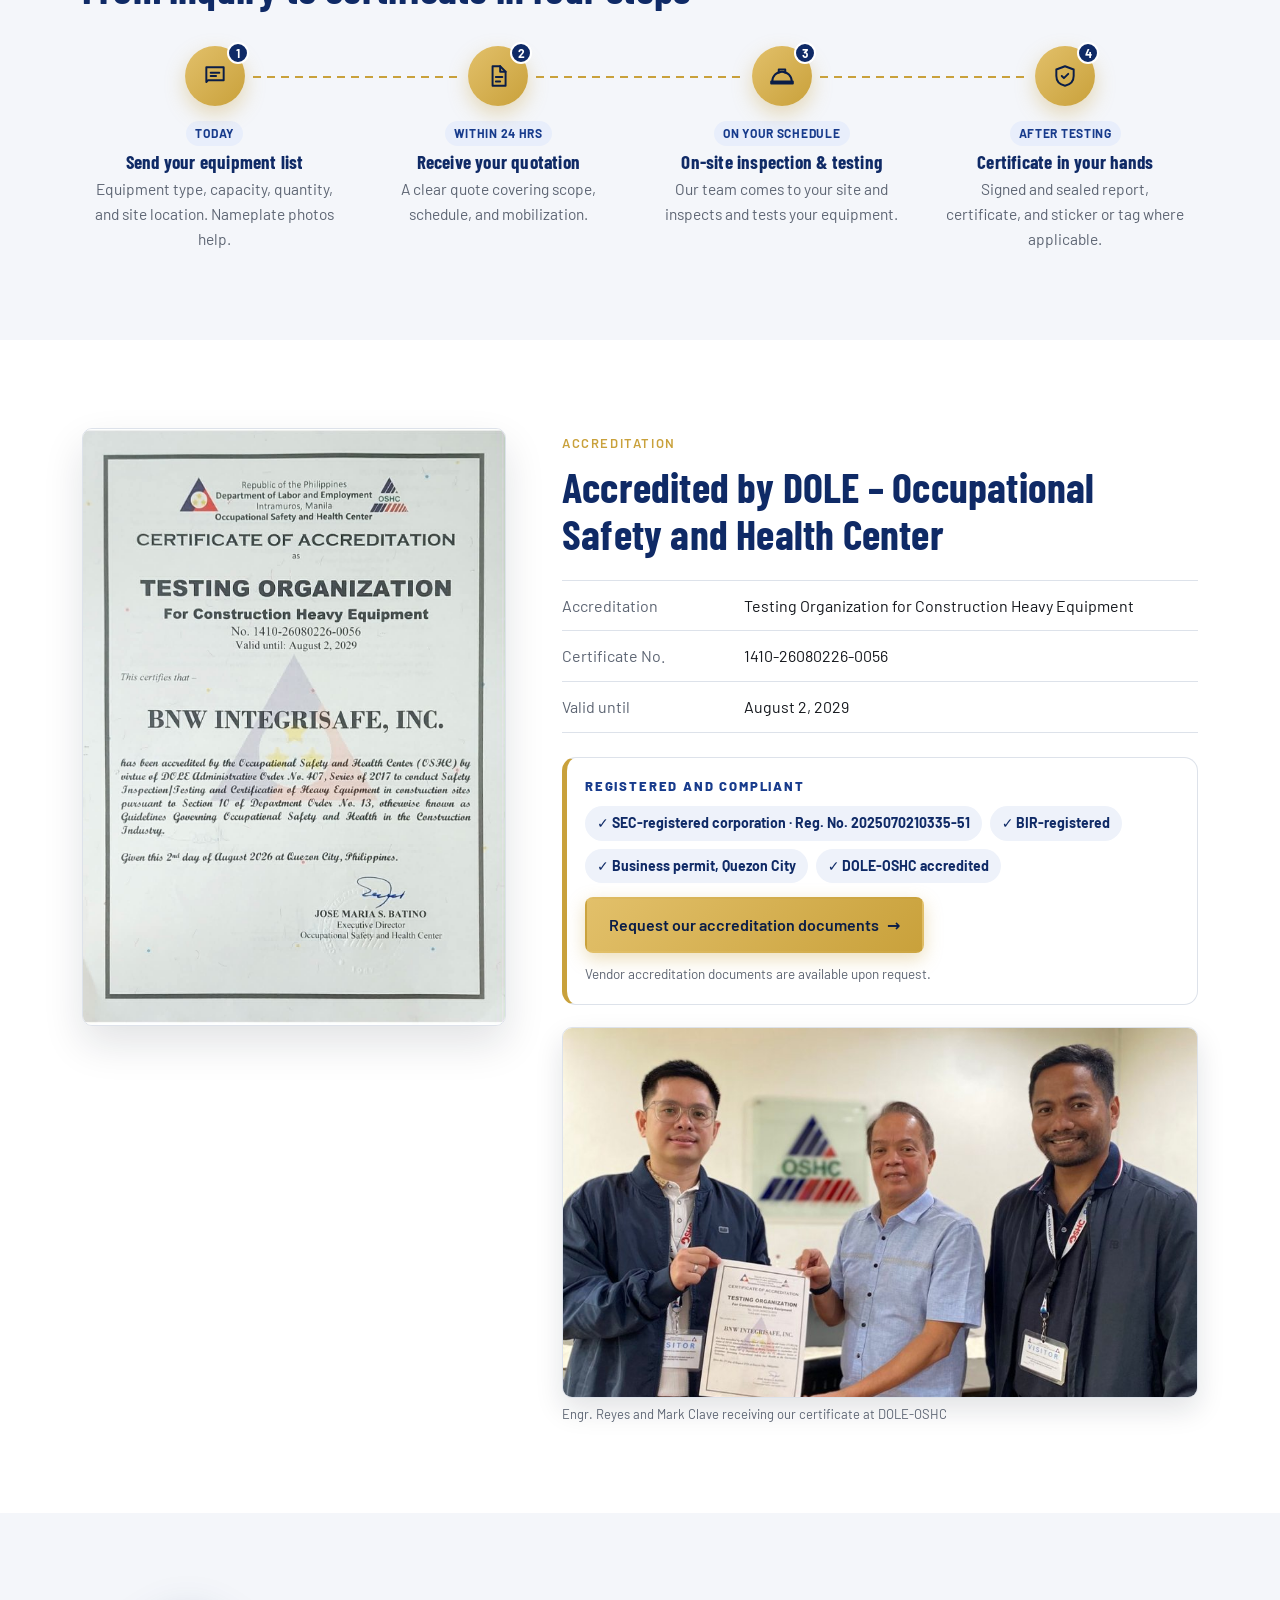
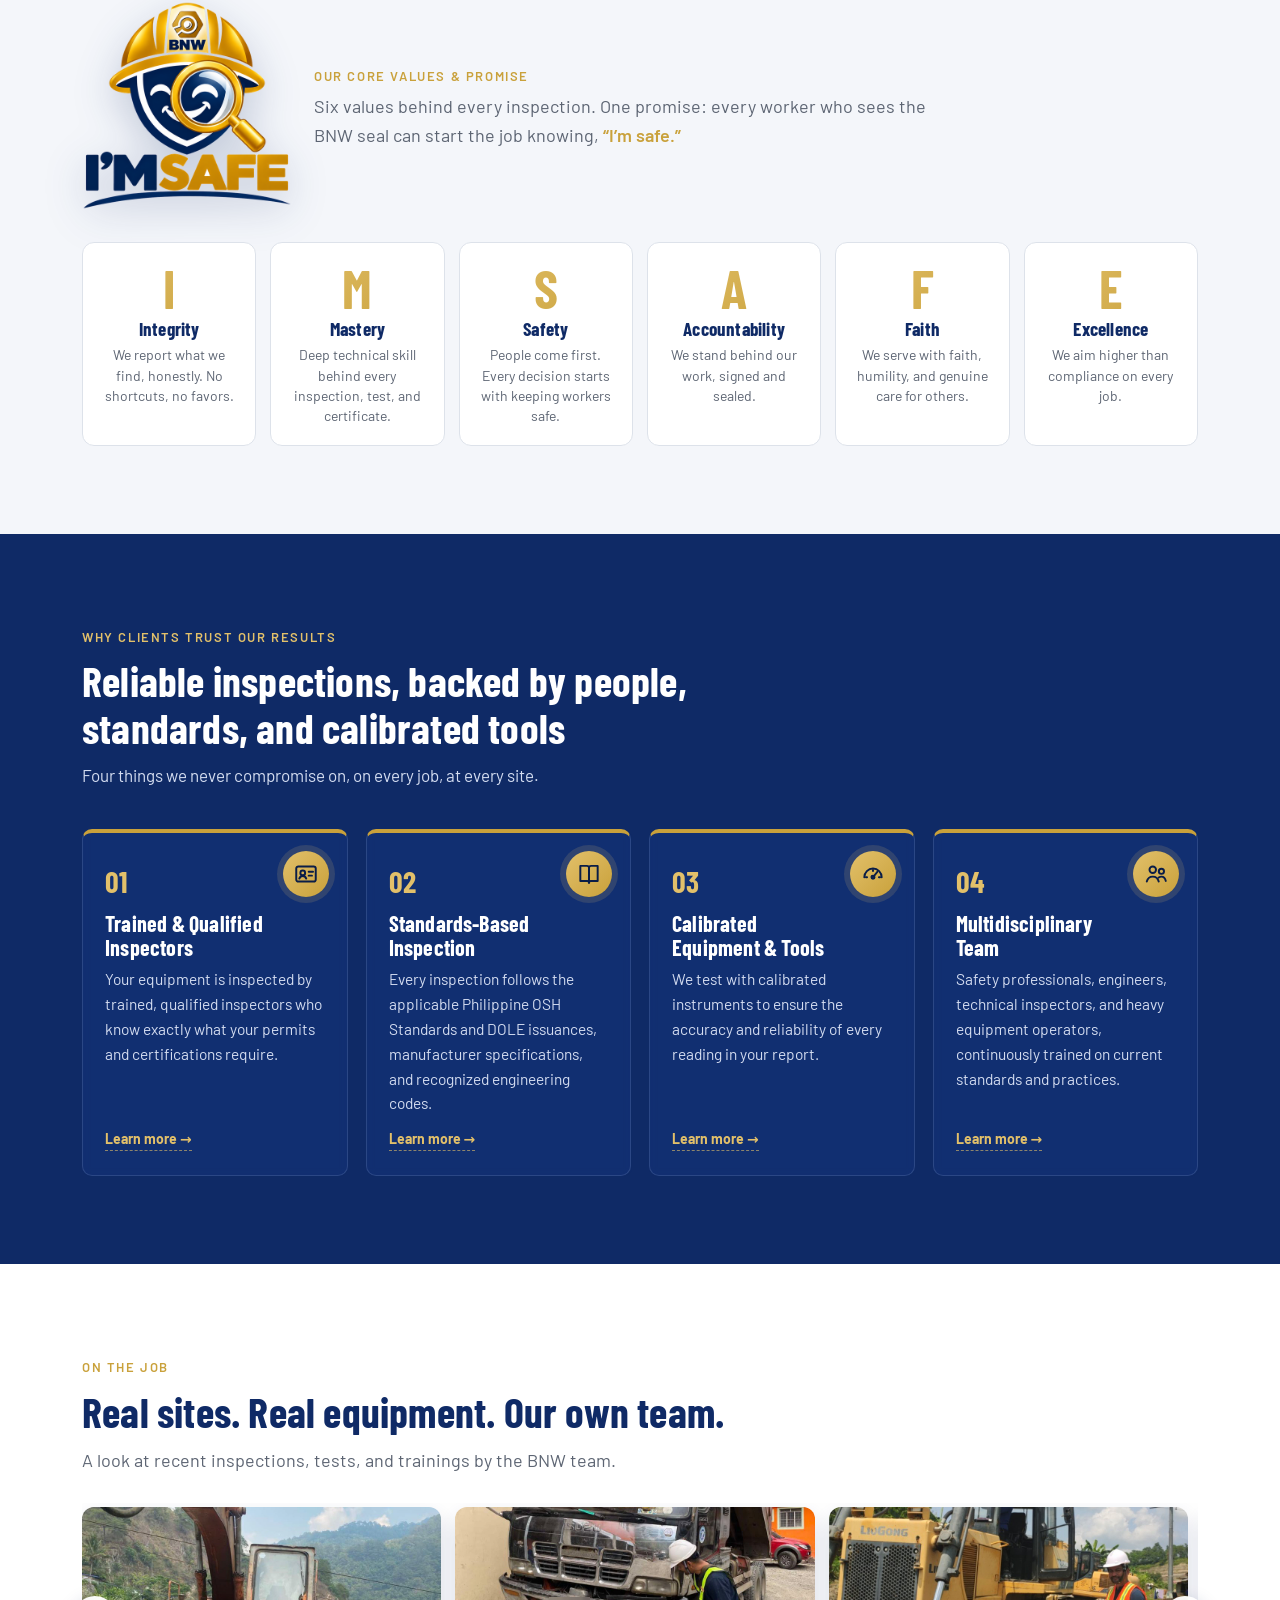
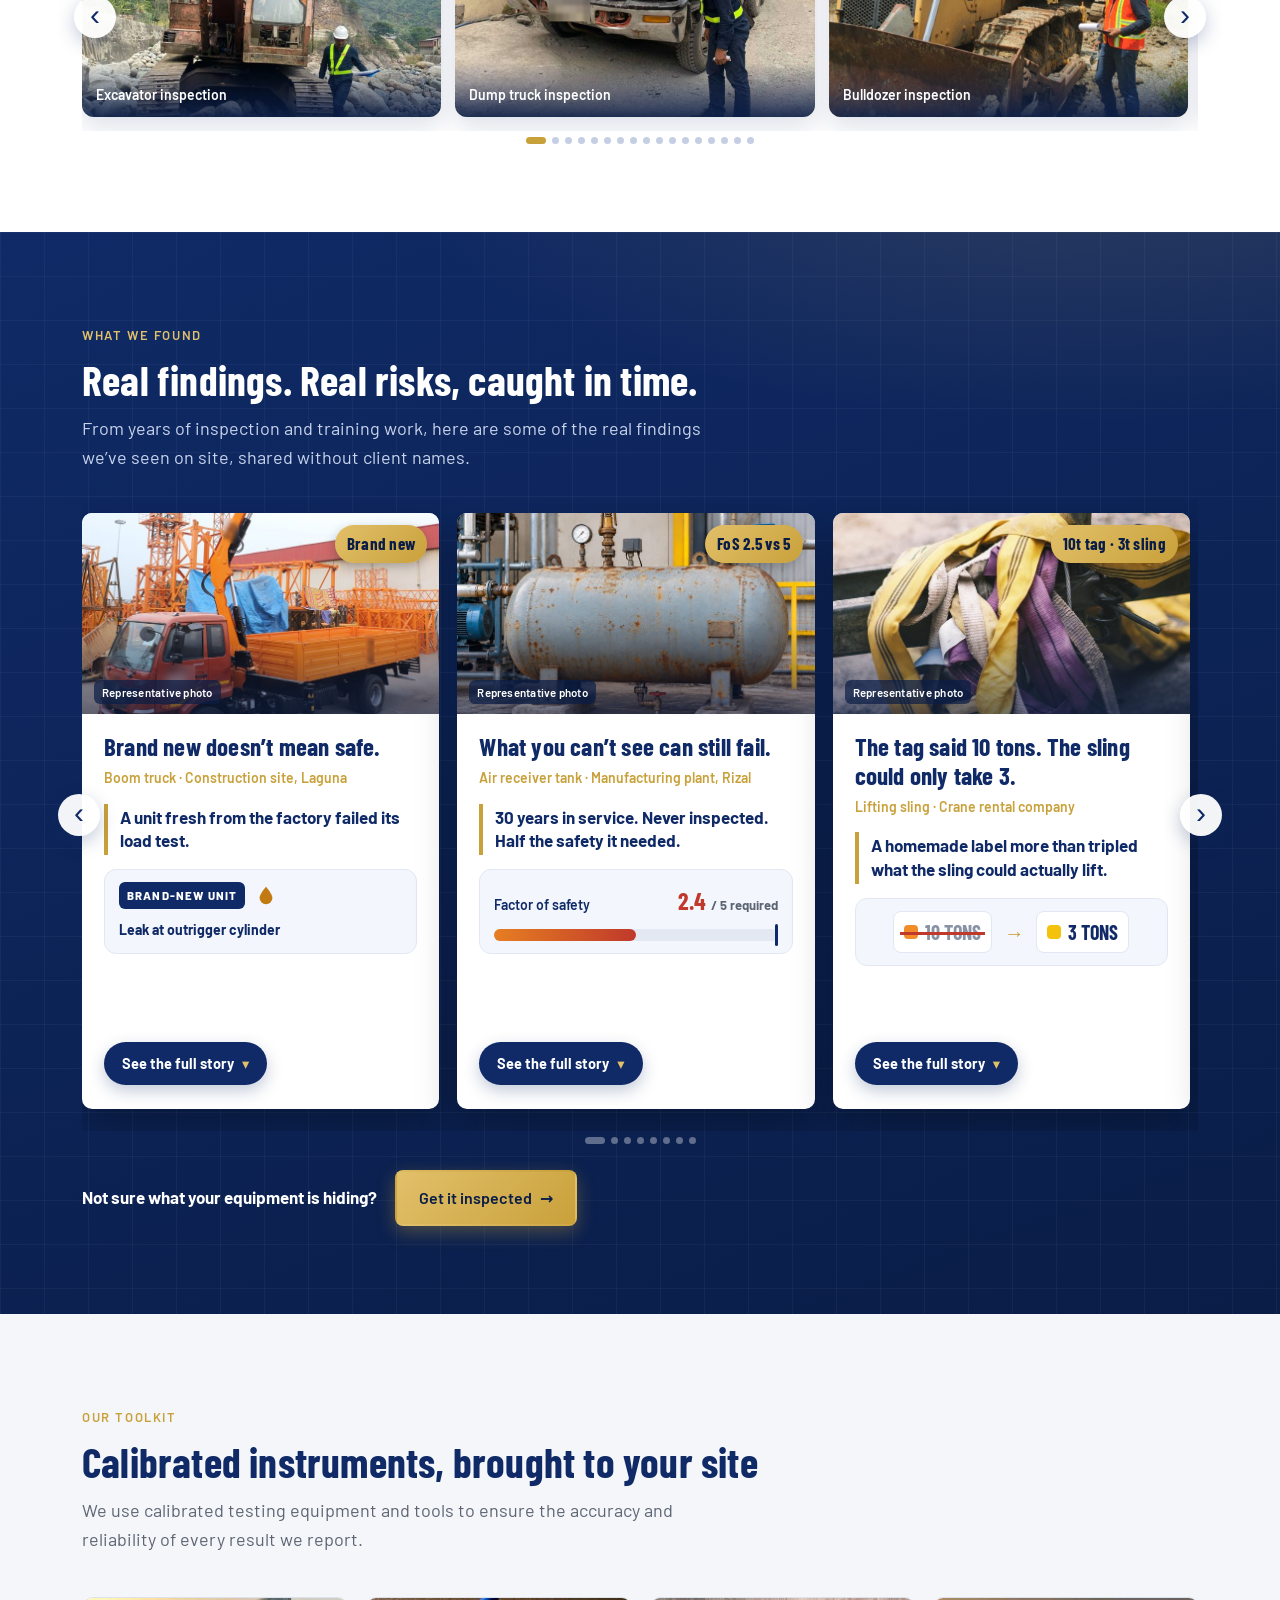
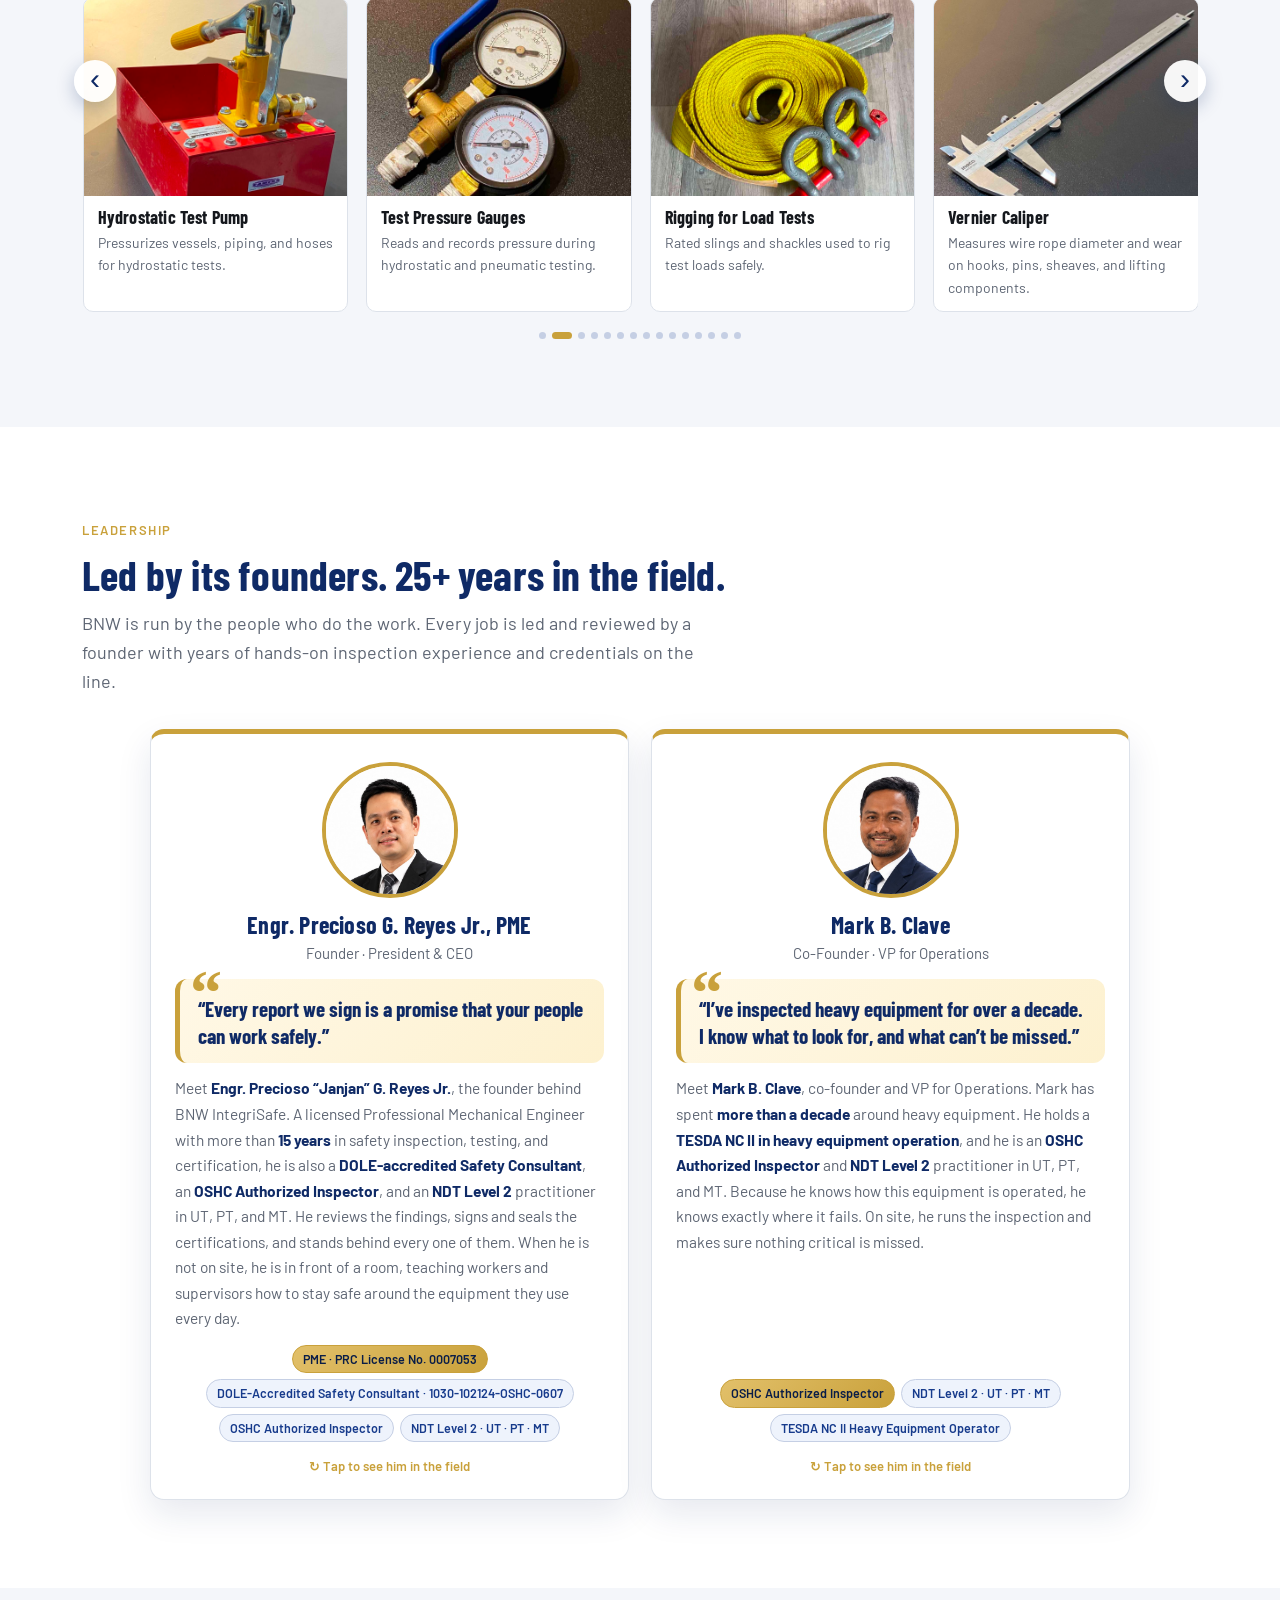
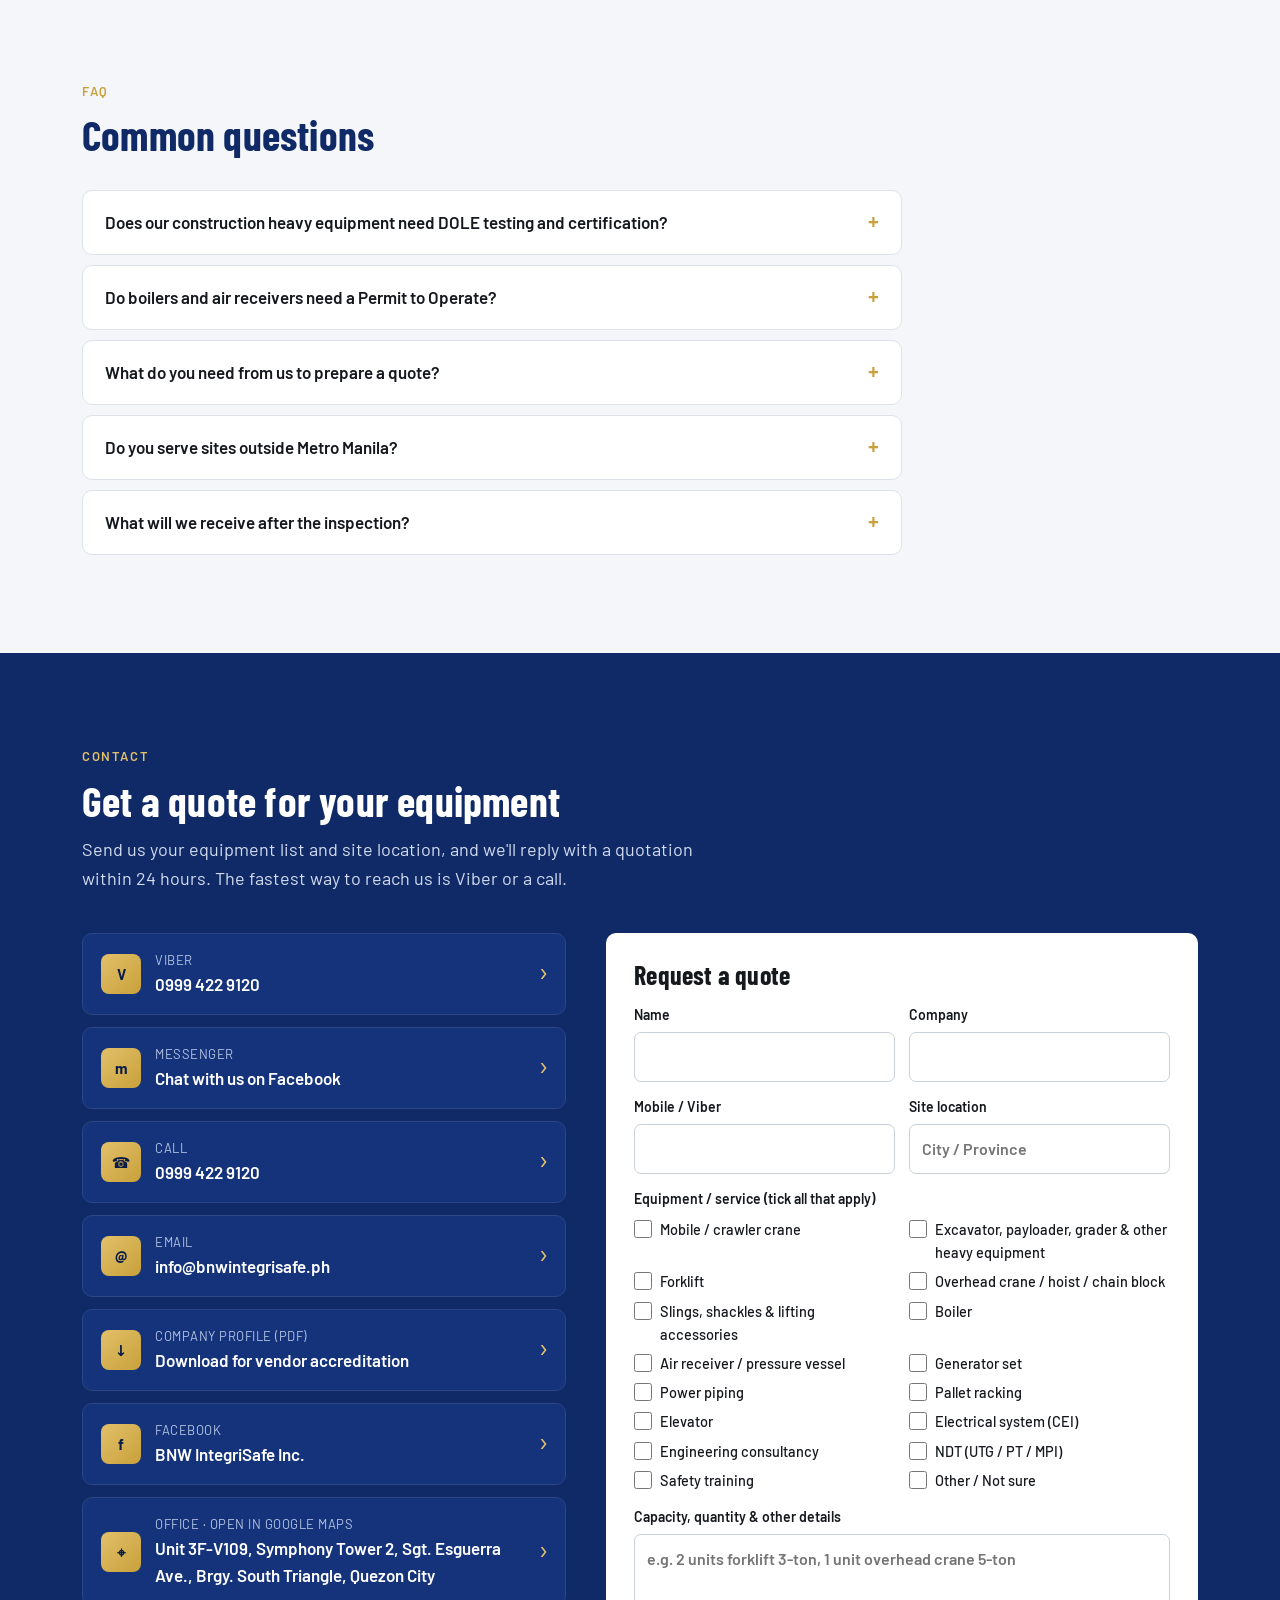
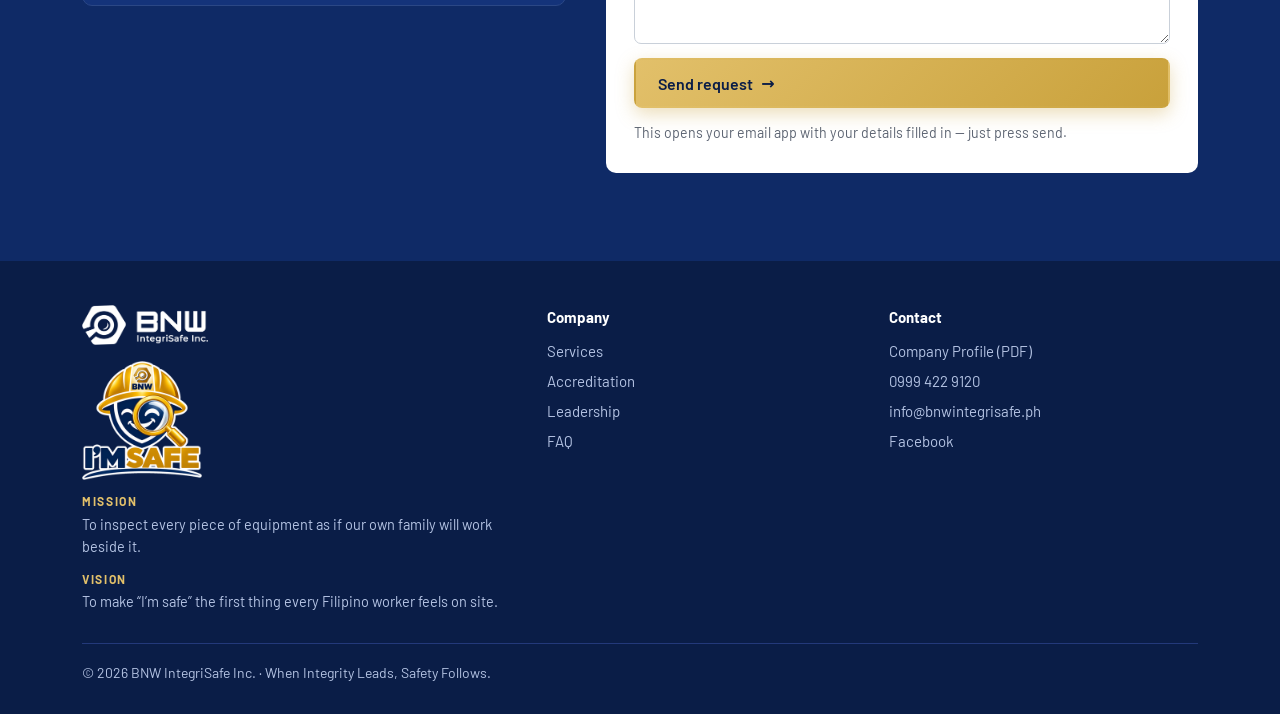
==== commit e6b60494: "Add files via upload" ====
--- a/index.html
+++ b/index.html
@@ -984,7 +984,7 @@
   <div class="wrap">
     <span class="eyebrow">What we found</span>
     <h2>Real findings. Real risks, caught in time.</h2>
-    <p class="lead">From years of inspection and training work, these are real findings we&rsquo;ve seen on site, shared without client names.</p>
+    <p class="lead">From years of inspection and training work, here are some of the real findings we&rsquo;ve seen on site, shared without client names.</p>
     <div class="case-grid carousel"><article class="case"><div class="case-photo"><img src="images/case-boomtruck.jpg" alt="Boom truck with outriggers deployed" loading="lazy"><span class="case-tag">Brand new</span><span class="case-rep">Representative photo</span></div><h3>Brand new doesn&rsquo;t mean safe.</h3><p class="case-meta">Boom truck &middot; Construction site, Laguna</p><p class="case-tease">A unit fresh from the factory failed its load test.</p><div class="ev ev-leak"><span class="ev-lbl">Brand-new unit</span><span class="ev-drop"><svg viewBox="0 0 24 24" width="22" height="22"><path d="M12 3s7 8 7 12a7 7 0 0 1-14 0c0-4 7-12 7-12z" fill="currentColor"/></svg></span><span class="ev-txt">Leak at outrigger cylinder</span></div><div class="case-more"><dl><div><dt>Found</dt><dd>A newly delivered unit, fresh from the manufacturer, showed a hydraulic oil leak at the outrigger cylinder during load testing.</dd></div><div><dt>Action</dt><dd>We recommended taking it out of service until repaired.</dd></div><div><dt>Result</dt><dd>Repaired within a week. Passed the re-test and cleared for safe operation.</dd></div></dl></div><button type="button" class="case-toggle" aria-expanded="false"><span class="t-more">See the full story</span><span class="t-less">Show less</span> <i>&#9662;</i></button></article><article class="case"><div class="case-photo"><img src="images/case-airreceiver.jpg" alt="Weathered air receiver tank" loading="lazy"><span class="case-tag">FoS 2.5 vs 5</span><span class="case-rep">Representative photo</span></div><h3>What you can&rsquo;t see can still fail.</h3><p class="case-meta">Air receiver tank &middot; Manufacturing plant, Rizal</p><p class="case-tease">30 years in service. Never inspected. Half the safety it needed.</p><div class="ev ev-fos"><div class="fos-row"><span>Factor of safety</span><b><span class="fos-n" data-to="2.5">0.0</span> <small>/ 5 required</small></b></div><div class="fos-bar"><i></i><em></em></div></div><div class="case-more"><dl><div><dt>Found</dt><dd>In service for about 30 years and never inspected. UT thickness gauging showed the shell plate had thinned far below its original thickness. Our computation put its factor of safety at about 2.5, half the required 5.</dd></div><div><dt>Action</dt><dd>We recommended derating the tank. Since operations could not run at a lower pressure, the client chose to replace it.</dd></div><div><dt>Result</dt><dd>An unsafe vessel was retired before it could fail. The client told us they never suspected it, because the thinning could not be seen from the outside.</dd></div></dl></div><button type="button" class="case-toggle" aria-expanded="false"><span class="t-more">See the full story</span><span class="t-less">Show less</span> <i>&#9662;</i></button></article><article class="case"><div class="case-photo"><img src="images/case-slings.jpg" alt="Synthetic lifting slings in different colors" loading="lazy"><span class="case-tag">10t tag &middot; 3t sling</span><span class="case-rep">Representative photo</span></div><h3>The tag said 10 tons. The sling could only take 3.</h3><p class="case-meta">Lifting sling &middot; Crane rental company</p><p class="case-tease">A homemade label more than tripled what the sling could actually lift.</p><div class="ev ev-tag"><span class="tag-old"><span class="sw sw-o"></span>10 TONS</span><span class="tag-arr">&rarr;</span><span class="tag-new"><span class="sw sw-y"></span>3 TONS</span></div><div class="case-more"><dl><div><dt>Found</dt><dd>A sling labeled 10 tons was actually a 3-ton sling. Its yellow color and narrower width matched a 3-ton sling under the standard color code, where 10-ton slings are orange and much wider. The client had labeled it themselves, assuming it matched their equipment.</dd></div><div><dt>Action</dt><dd>We held a short learning session with their team on how to verify sling capacity using the manufacturer&rsquo;s tag, color, and size.</dd></div><div><dt>Result</dt><dd>The sling, still in good condition, was correctly identified as 3 tons before it was ever used on a heavy lift. The client can now spot mislabeled slings on their own.</dd></div></dl></div><button type="button" class="case-toggle" aria-expanded="false"><span class="t-more">See the full story</span><span class="t-less">Show less</span> <i>&#9662;</i></button></article><article class="case"><div class="case-photo"><img src="images/case-reeving.jpg" alt="Hook block on a 4-part line compared with a 2-part line" loading="lazy"><span class="rv-a">4-part line</span><span class="rv-b">2-part line</span><span class="case-tag">Half capacity</span><span class="case-rep">Representative photo</span></div><h3>Rated 5 tons. Rigged for half.</h3><p class="case-meta">Overhead crane &middot; Safety training, Rizal</p><p class="case-tease">Wrong reeving quietly cut the crane&rsquo;s safe capacity in half.</p><div class="ev ev-reeve"><div class="rv"><span class="rv-lbl">Manual</span><span class="rv-lines four"><i></i><i></i><i></i><i></i></span><b>4-part line</b></div><span class="tag-arr">&ne;</span><div class="rv bad"><span class="rv-lbl">Actual</span><span class="rv-lines two"><i></i><i></i></span><b>2-part line</b></div></div><div class="case-more"><dl><div><dt>Found</dt><dd>During our overhead crane safe operation training, we found operators had no formal training and skipped pre-use inspection. The hoist was reeved with a 2-part line, while the manual called for a 4-part line, cutting the wire rope&rsquo;s capacity to about half of the crane&rsquo;s 5-ton rating.</dd></div><div><dt>Action</dt><dd>We trained the team on safe operation and daily pre-use inspection, and walked them through the reeving issue on their own crane.</dd></div><div><dt>Result</dt><dd>Caught before a near-capacity lift. The client thanked us, saying they now understand why proper training matters.</dd></div></dl></div><button type="button" class="case-toggle" aria-expanded="false"><span class="t-more">See the full story</span><span class="t-less">Show less</span> <i>&#9662;</i></button></article><article class="case"><div class="case-photo"><img src="images/case-wirerope.jpg" alt="Close-up of steel wire rope strands" loading="lazy"><span class="case-tag">Never inspected</span><span class="case-rep">Representative photo</span></div><h3>Broken wires no one could see.</h3><p class="case-meta">Elevator &middot; Client site, Bataan</p><p class="case-tease">Badly damaged ropes, hidden in plain sight since installation.</p><div class="ev ev-rope"><span class="ev-lbl">Since installation</span><span class="rope"><i></i><i></i><i></i><i></i><i></i></span><span class="ev-txt">0 inspections</span></div><div class="case-more"><dl><div><dt>Found</dt><dd>An elevator never inspected since installation. Its hoist wire ropes had many broken wires, with damage already at a severe stage.</dd></div><div><dt>Action</dt><dd>We recommended stopping operation and replacing the wire ropes.</dd></div><div><dt>Result</dt><dd>Ropes replaced within two weeks. Passed re-inspection. The client said they had no idea how damaged the ropes were until the inspection.</dd></div></dl></div><button type="button" class="case-toggle" aria-expanded="false"><span class="t-more">See the full story</span><span class="t-less">Show less</span> <i>&#9662;</i></button></article><article class="case"><div class="case-photo"><img src="images/case-training.jpg" alt="Overhead crane safety training in a plant" loading="lazy"><span class="case-tag">Common myth</span><span class="case-rep">Representative photo</span></div><h3>&ldquo;It has a safety factor of 5, so overloading is fine.&rdquo;</h3><p class="case-meta">Overhead crane &middot; Inspection training, Laguna</p><p class="case-tease">The crane may hold. The rest of the structure may not.</p><div class="ev ev-myth"><div class="mz ok"><span>Hoist &amp; wire rope</span><b>FoS 5</b></div><div class="mz bad"><span>Runway &amp; structure</span><b>FoS ?</b></div></div><div class="case-more"><dl><div><dt>Found</dt><dd>During an overhead crane inspection training at a manufacturing plant, a participant said overloading on every lift was fine, since the crane has a factor of safety of 5.</dd></div><div><dt>Action</dt><dd>We explained that this is a common myth. The factor of safety of the hoist does not guarantee the same margin for the runway, girders, building structure, and other load-bearing parts, which may be lower, especially if materials were cut to save cost.</dd></div><div><dt>Result</dt><dd>The team agreed and committed to stop overloading. They also recognized that the crane and its supporting structure must be properly maintained for safe operation.</dd></div></dl></div><button type="button" class="case-toggle" aria-expanded="false"><span class="t-more">See the full story</span><span class="t-less">Show less</span> <i>&#9662;</i></button></article><article class="case"><div class="case-photo"><img src="images/case-hoist.jpg" alt="Electric wire rope hoist on a crane girder" loading="lazy"><span class="case-tag">Misused safety device</span><span class="case-rep">Representative photo</span></div><h3>The emergency stop became the everyday brake.</h3><p class="case-meta">Overhead &amp; gantry cranes &middot; Operation training, Batangas</p><p class="case-tease">Operators hit the upper limit switch on every single lift.</p><div class="ev ev-limit"><span class="lm bad">&#10007; Everyday stop</span><span class="lm ok">&#10003; Pre-use test &amp; emergencies only</span></div><div class="case-more"><dl><div><dt>Found</dt><dd>During our overhead and gantry crane operation training, we saw operators routinely hoisting until the upper limit switch tripped, using it to stop every lift.</dd></div><div><dt>Action</dt><dd>We explained that the upper limit switch is an emergency backup for when an operator fails to stop in time, not an everyday stop. It should only be tested during pre-use inspection. Tripping it on every lift wears it out and can cause it to fail when it is needed most.</dd></div><div><dt>Result</dt><dd>The operators said no one had ever taught them this before, as they thought that was how the switch was meant to be used. They now stop the hoist themselves.</dd></div></dl></div><button type="button" class="case-toggle" aria-expanded="false"><span class="t-more">See the full story</span><span class="t-less">Show less</span> <i>&#9662;</i></button></article><article class="case"><div class="case-photo"><img src="images/case-chain.jpg" alt="Hoist load chain with a worn link highlighted" loading="lazy"><span class="case-tag">One weak link</span><span class="case-rep">Representative photo</span></div><h3>A chain is only as strong as its weakest link.</h3><p class="case-meta">Hoist load chain &middot; Manufacturing plant, Laguna</p><p class="case-tease">One worn link, unnoticed for a long time, set the limit for the whole chain.</p><div class="ev ev-chain"><span class="chn"><i></i><i></i><i class="weak"></i><i></i><i></i></span><span class="ev-txt">1 weak link = the limit of the whole chain</span></div><div class="case-more"><dl><div><dt>Found</dt><dd>We found a load chain link that was visibly worn down and needed replacement. It had been in that condition for a long time without anyone noticing.</dd></div><div><dt>Action</dt><dd>We showed the damaged link to the client and explained that a chain is only as strong as its weakest link. We trained their team to check every link, 100%, so nothing slips through, and recommended taking the hoist out of service.</dd></div><div><dt>Result</dt><dd>The hoist was not used until the load chains were replaced. We returned to inspect it after the replacement.</dd></div></dl></div><button type="button" class="case-toggle" aria-expanded="false"><span class="t-more">See the full story</span><span class="t-less">Show less</span> <i>&#9662;</i></button></article></div>
     <div class="car-dots"></div>
     <div class="case-cta"><p>Not sure what your equipment is hiding?</p><a class="btn btn-gold" href="#quote">Get it inspected <span class="arr">&rarr;</span></a></div>
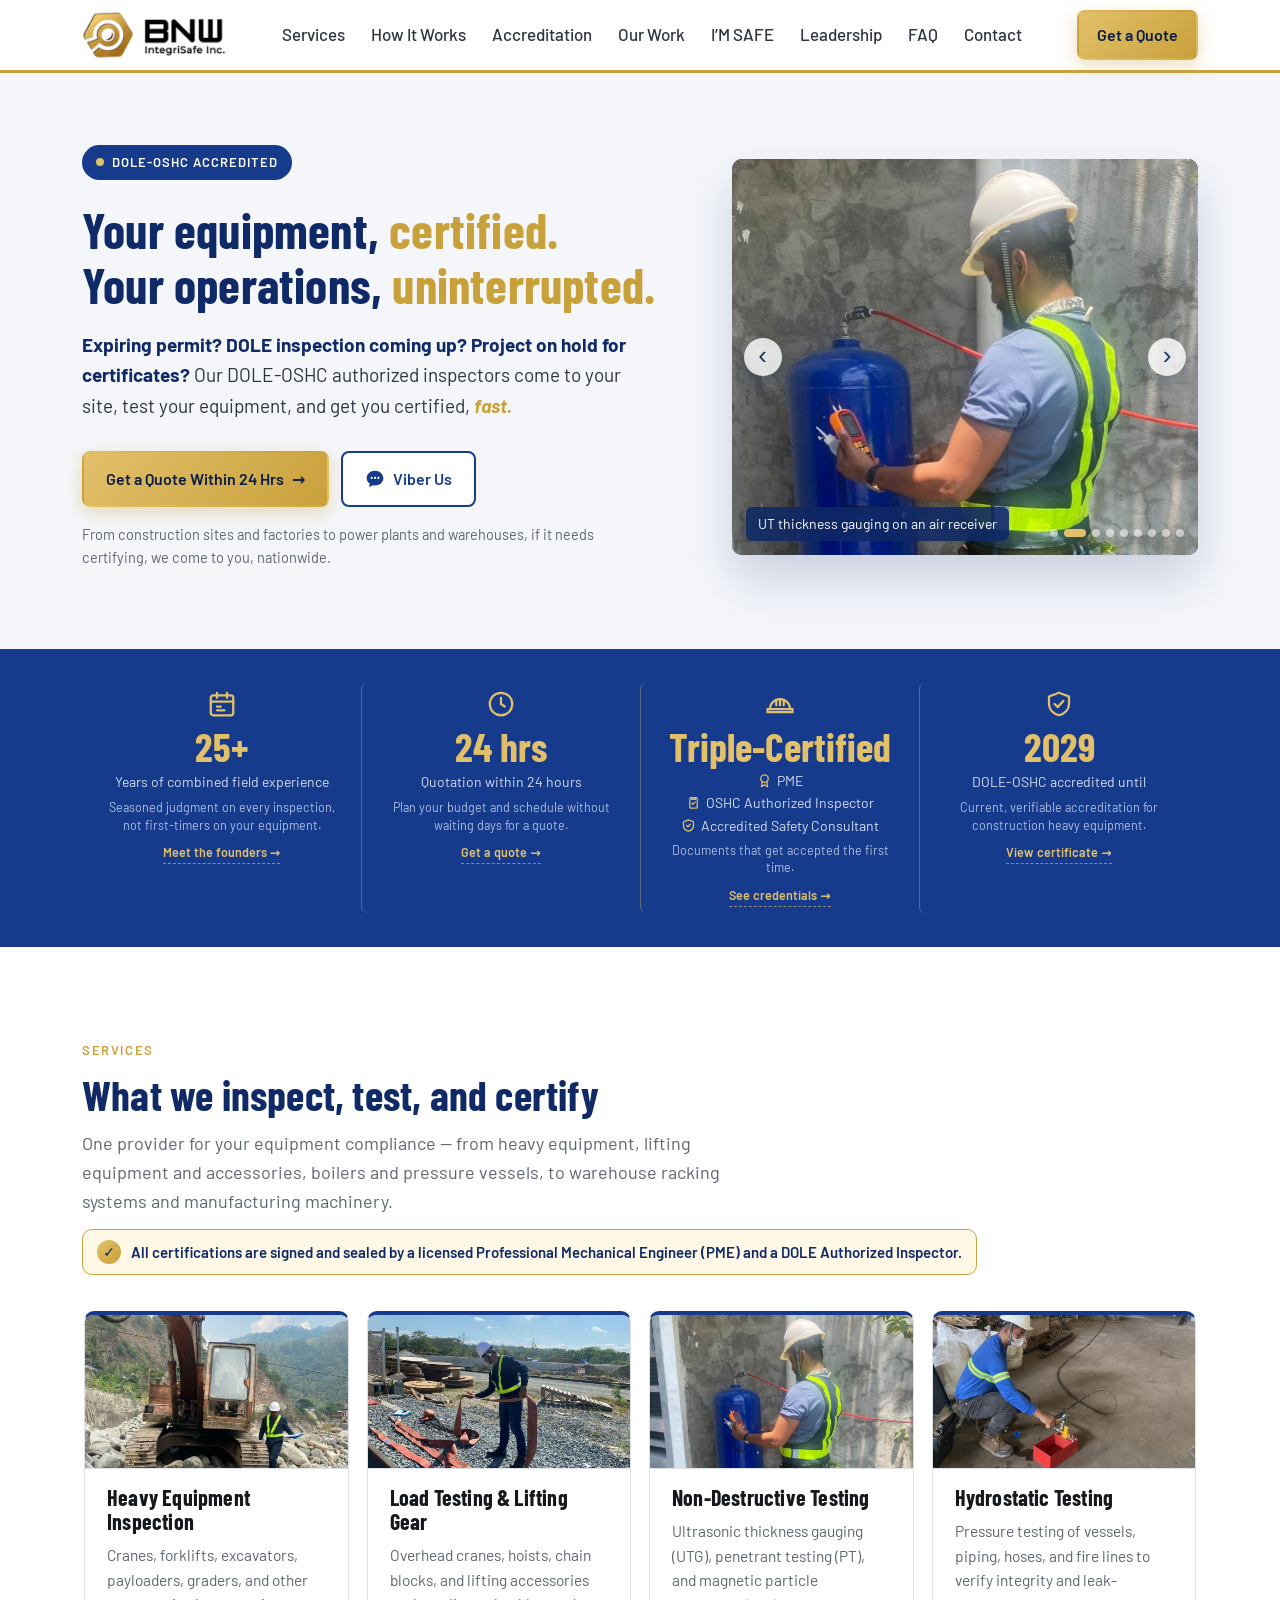
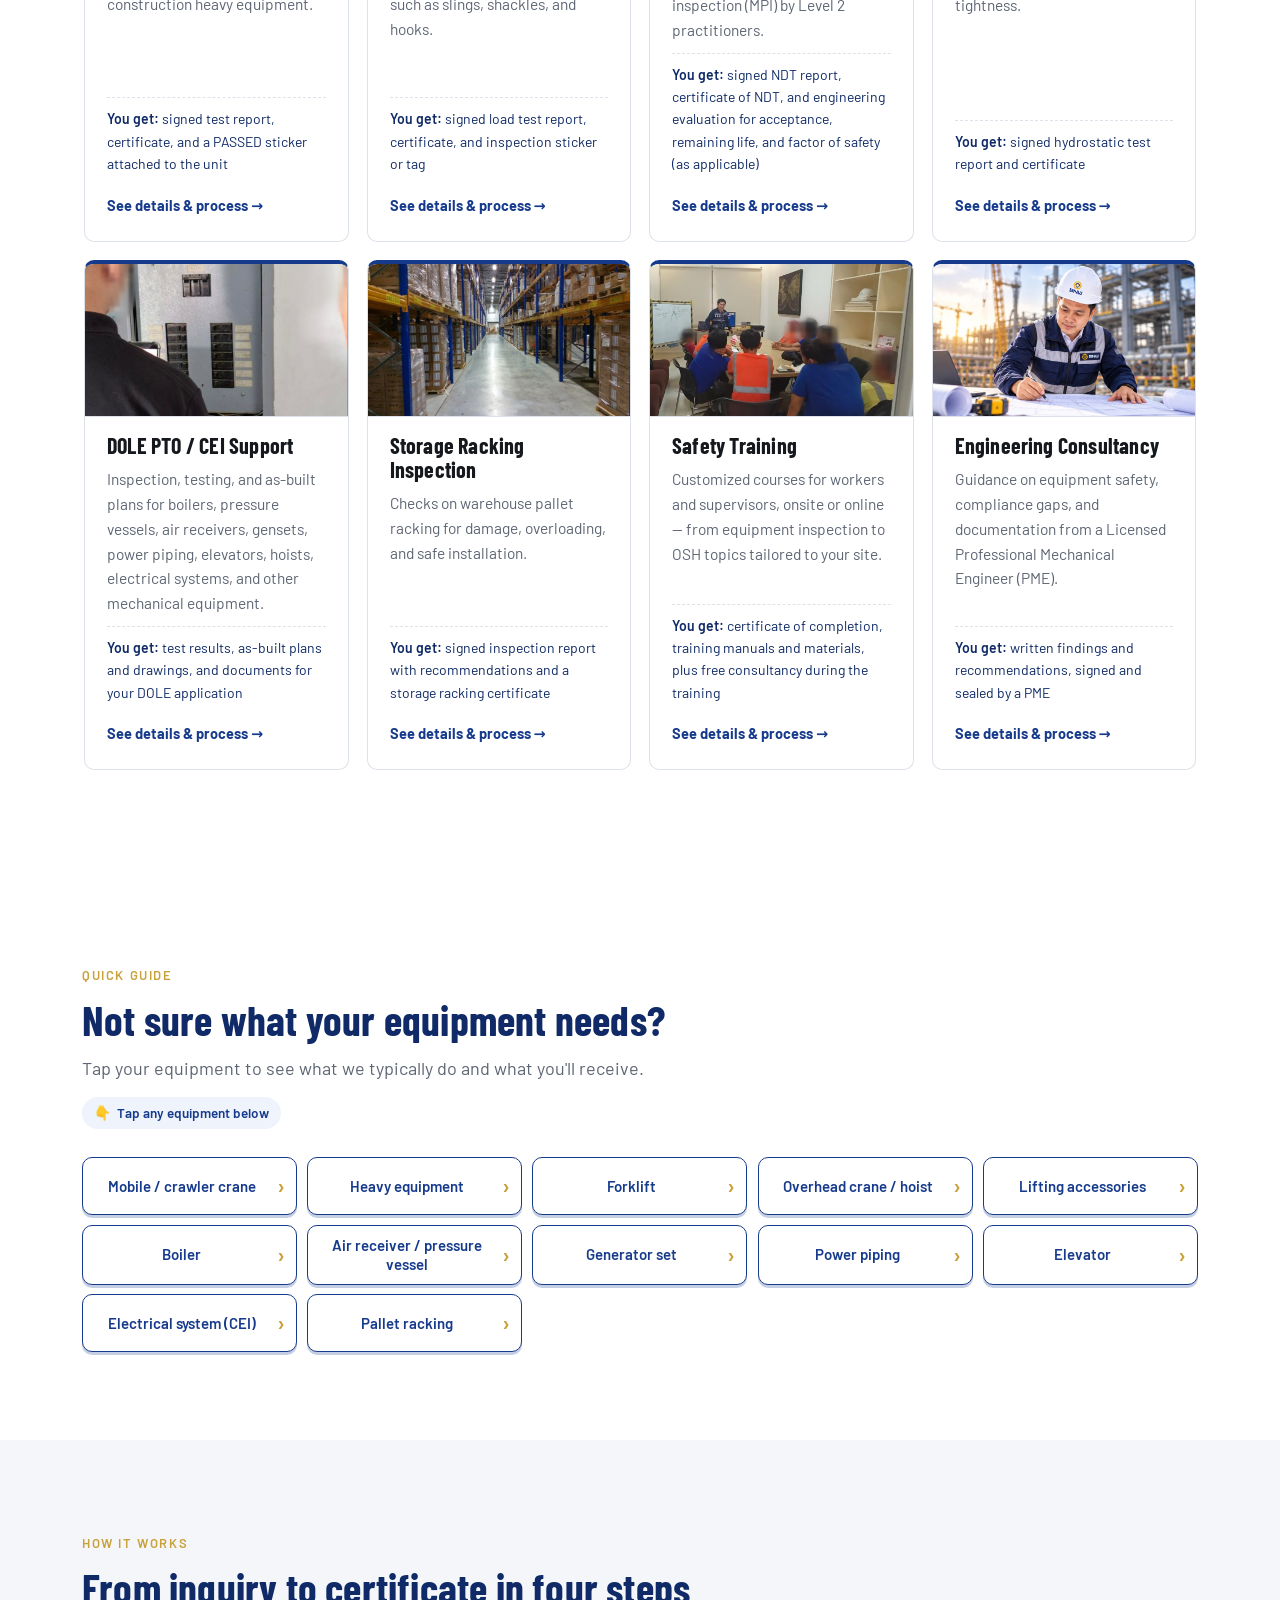
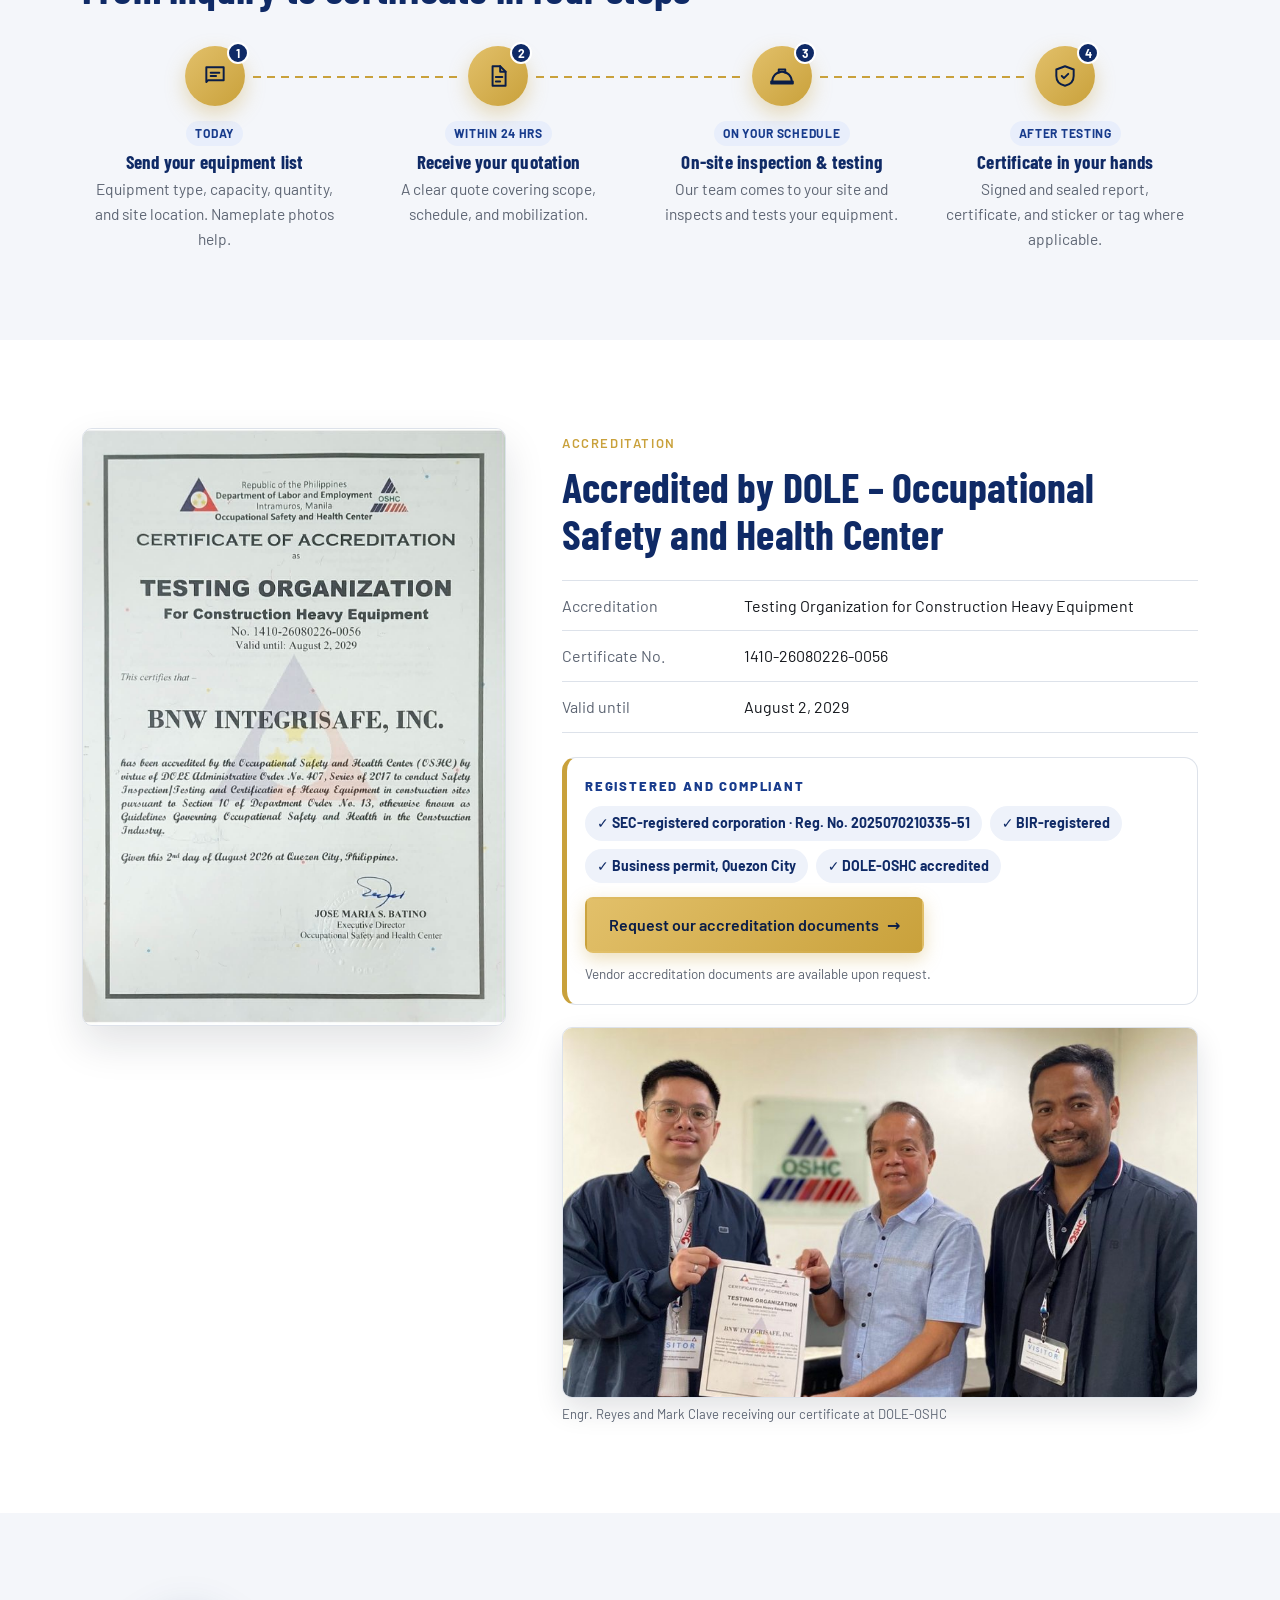
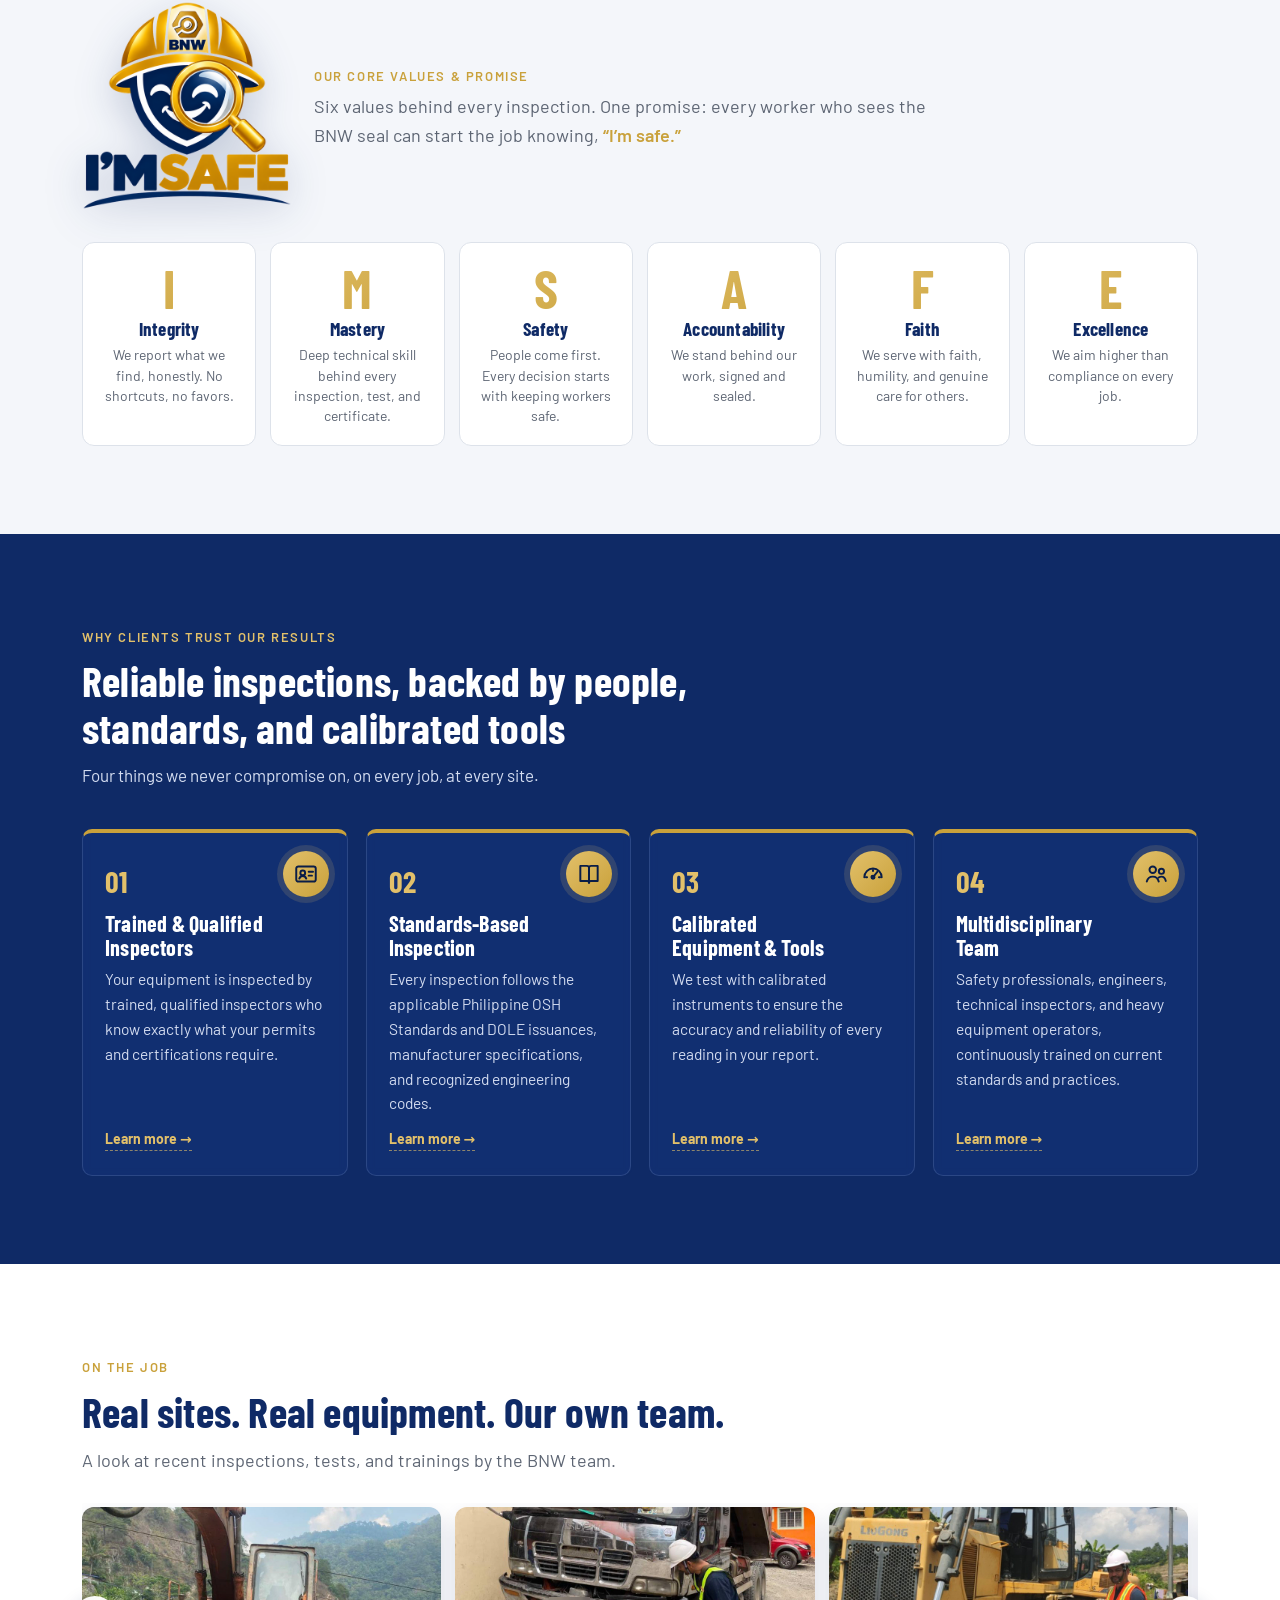
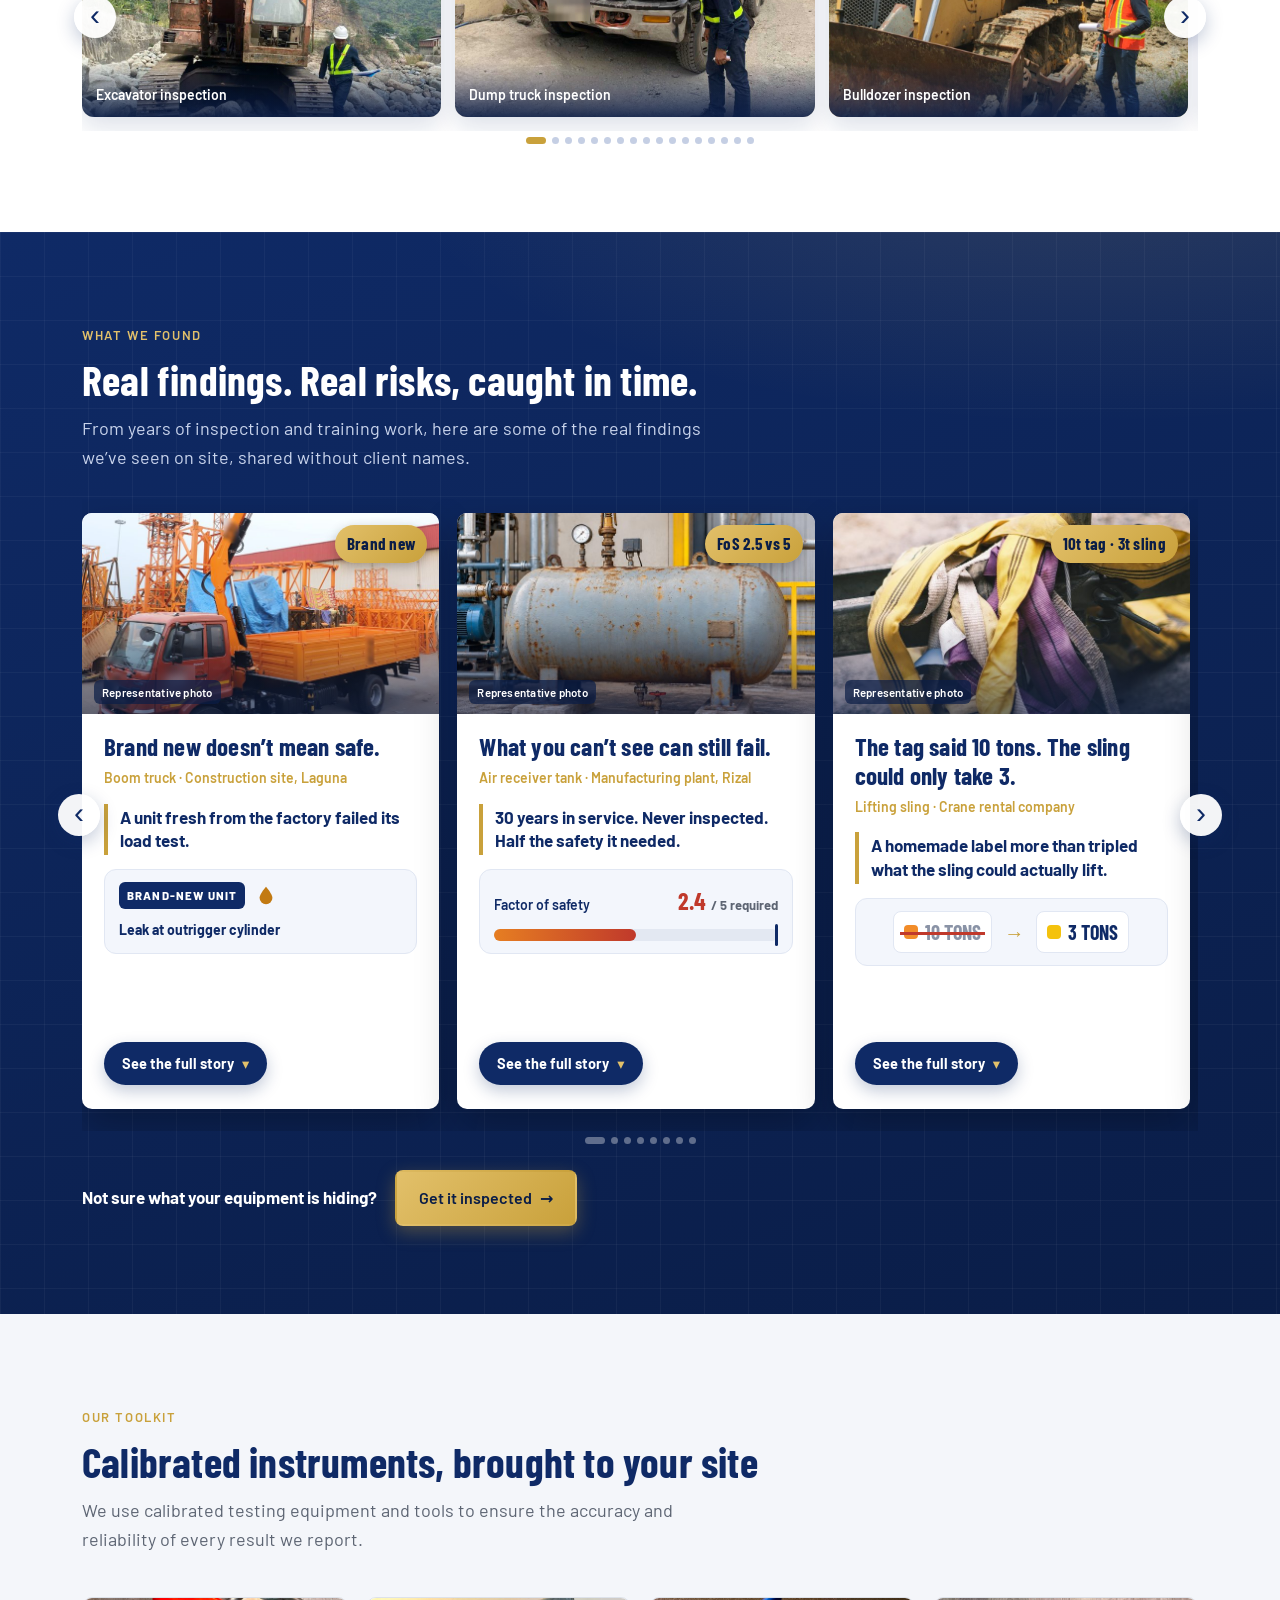
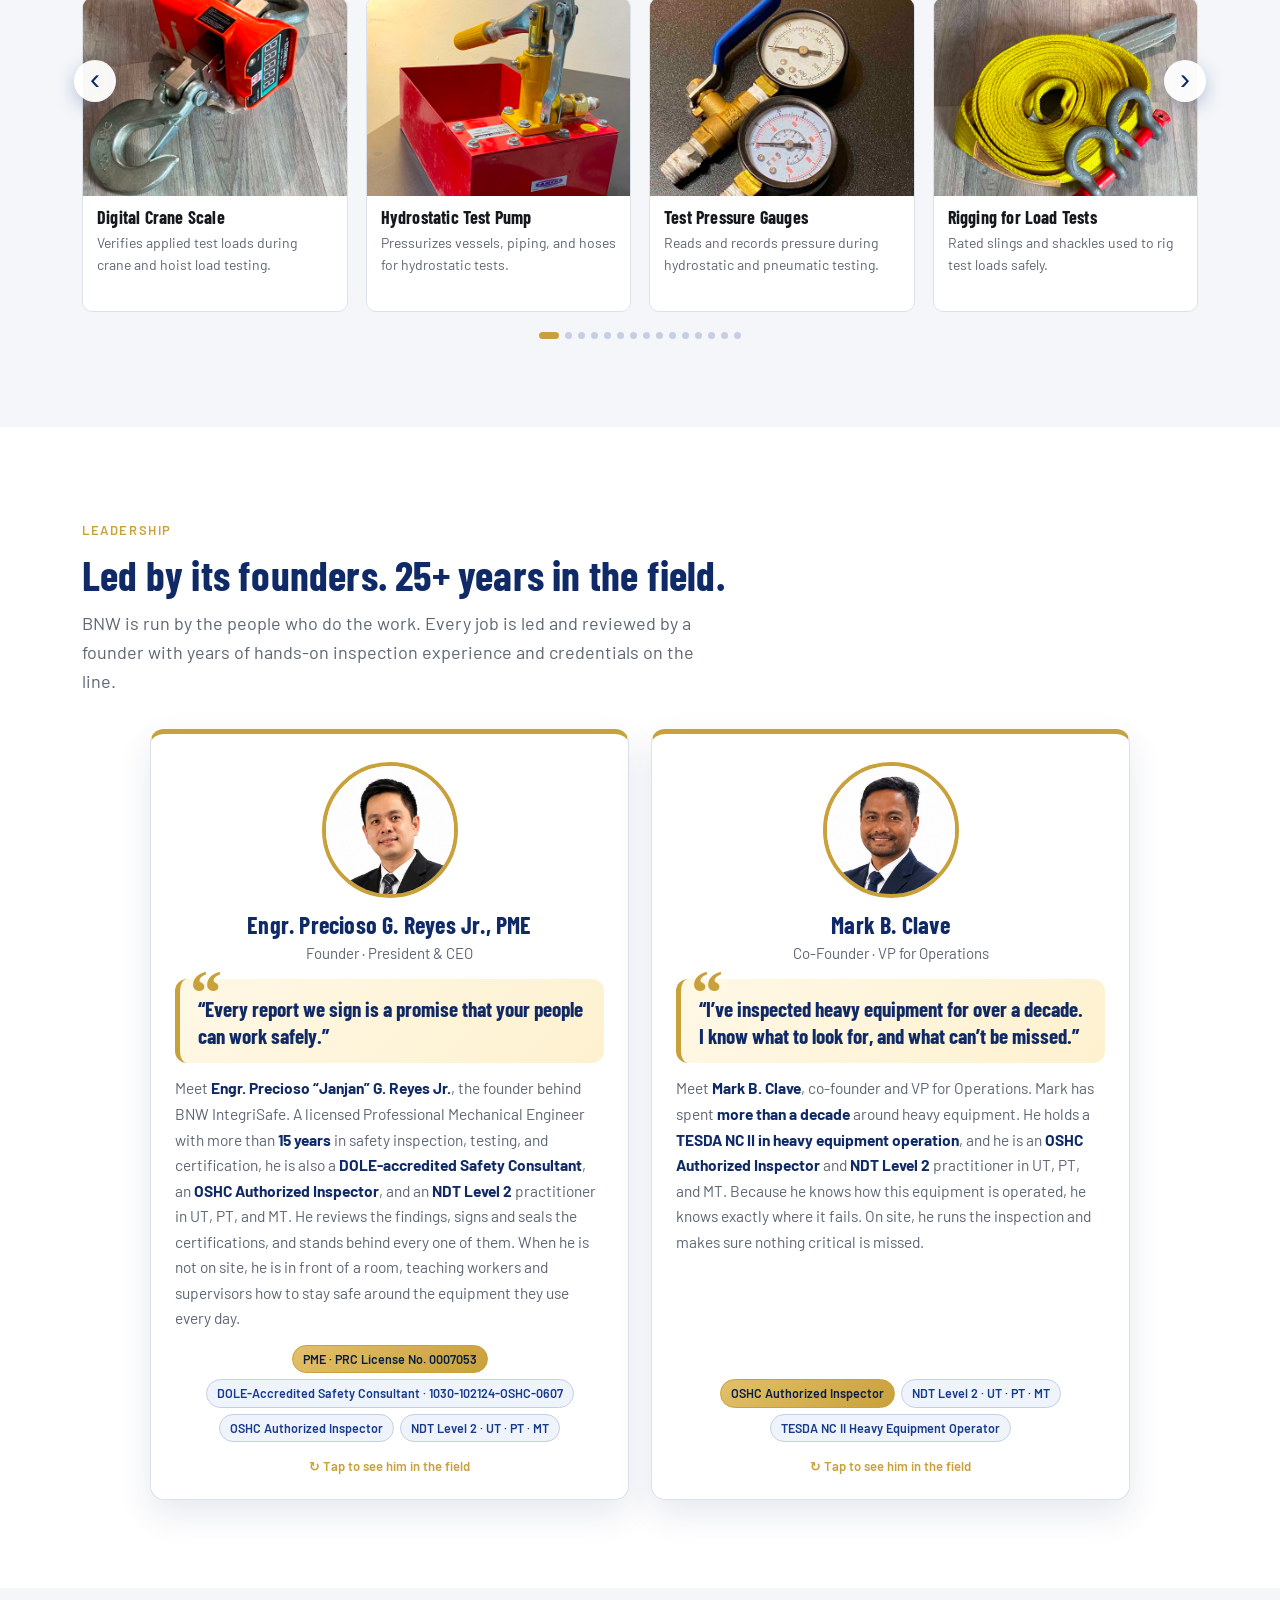
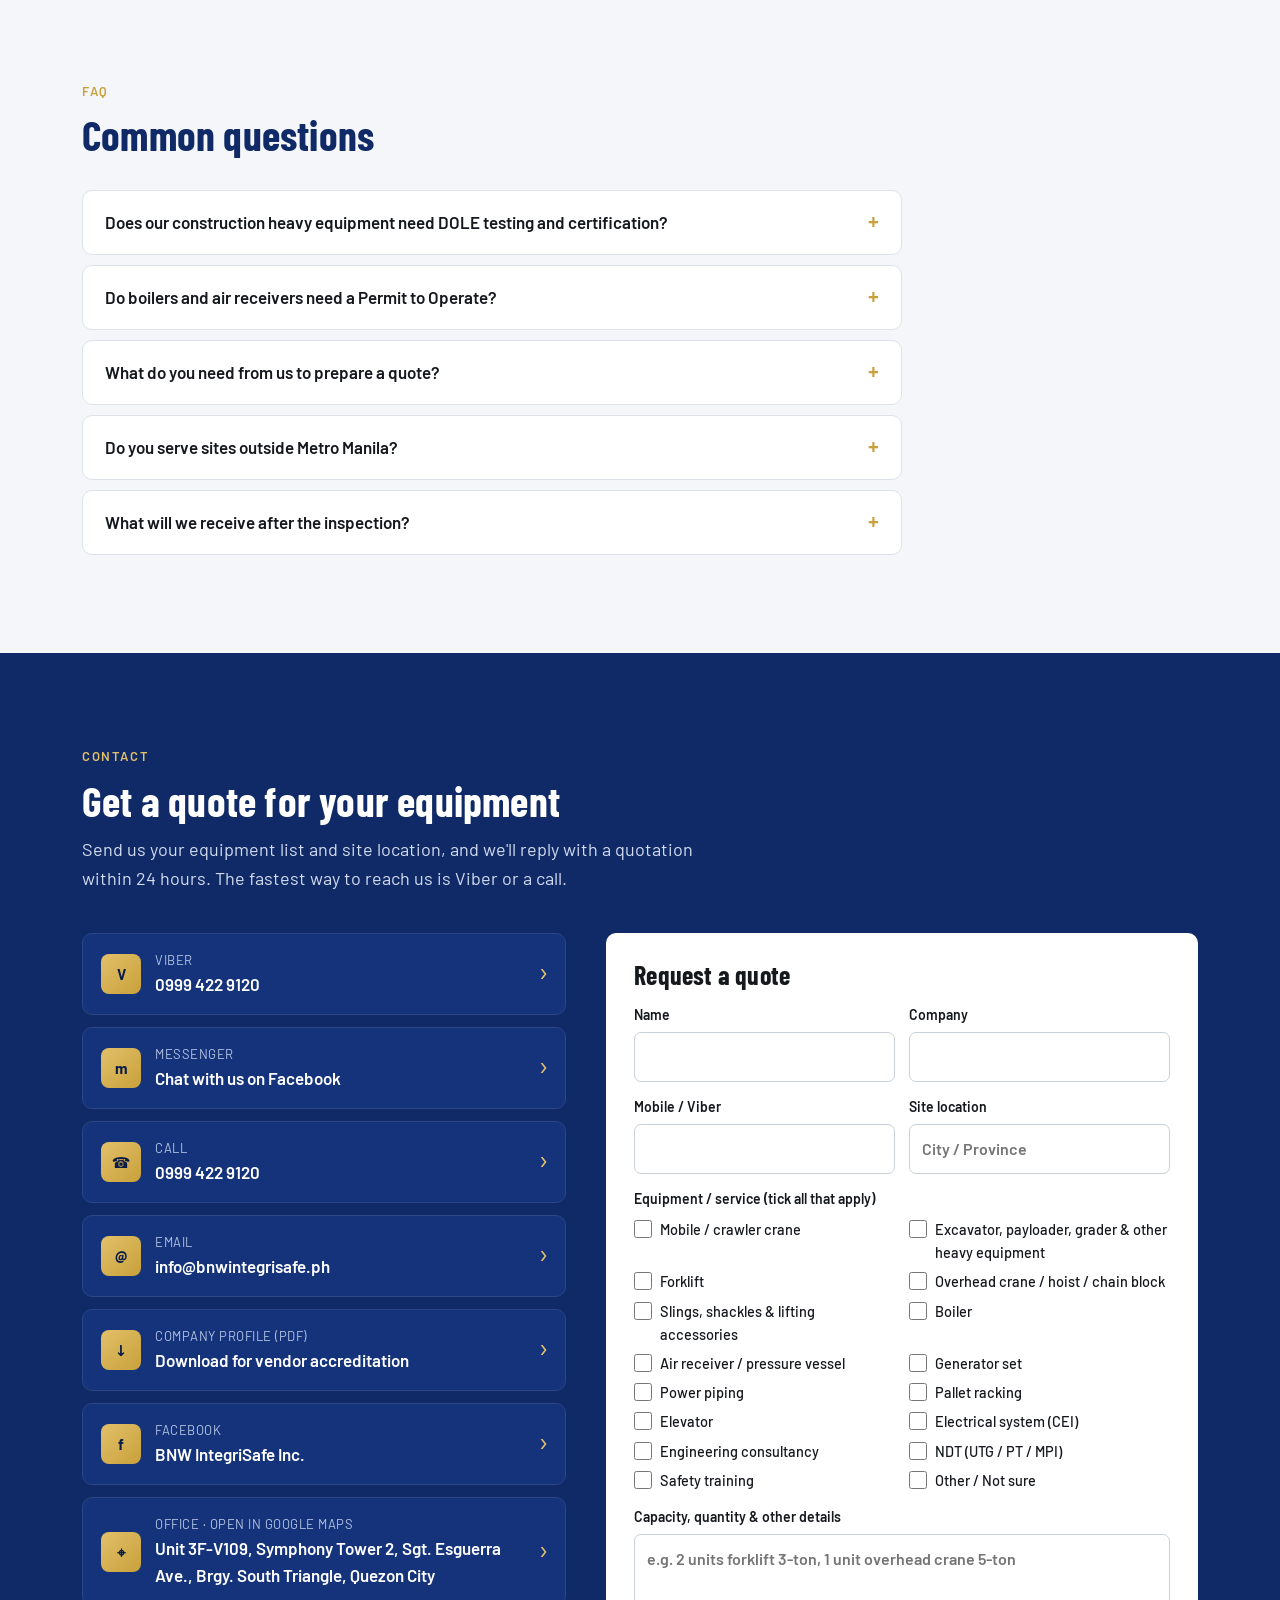
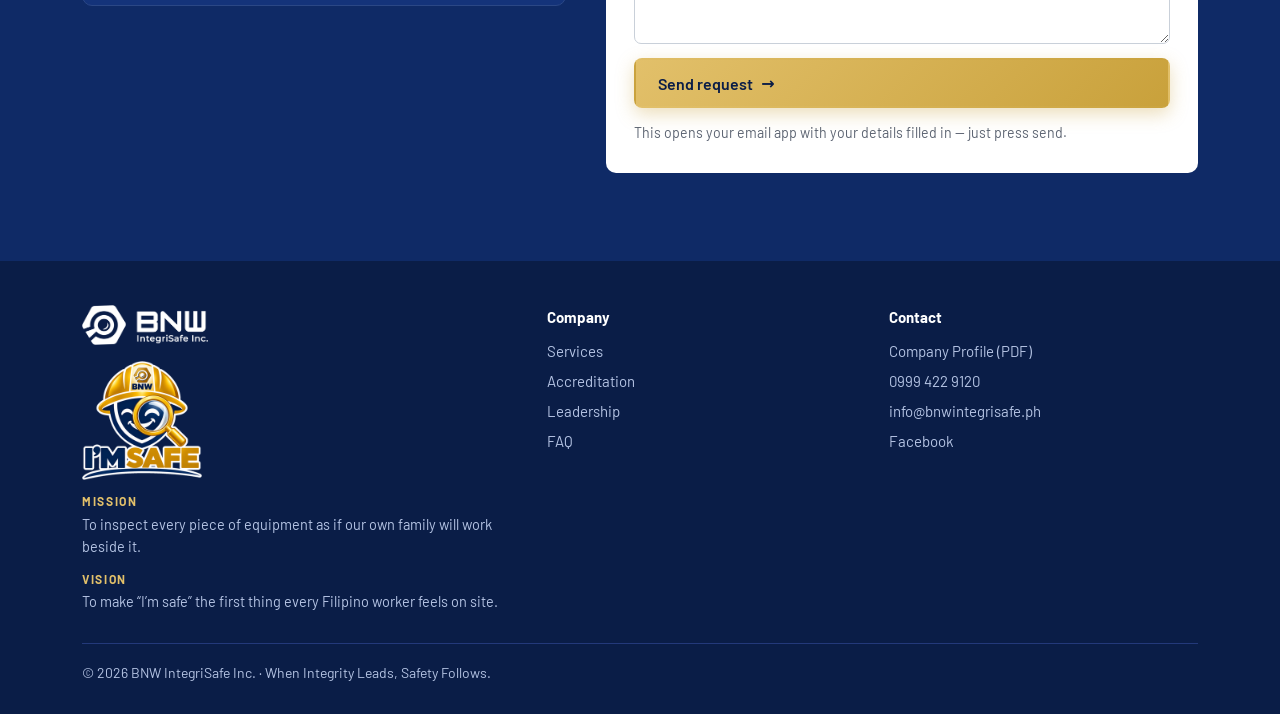
==== commit f54666c0: "Add files via upload" ====
--- a/index.html
+++ b/index.html
@@ -927,7 +927,7 @@
 <section id="imsafe" class="imsafe">
   <div class="wrap">
     <div class="im-head">
-      <img class="im-badge" src="images/imsafe-patch.png?v=4" alt="I&rsquo;M SAFE by BNW IntegriSafe" width="520" height="516">
+      <img class="im-badge" src="images/imsafe-patch.png?v=6" alt="I&rsquo;M SAFE by BNW IntegriSafe" width="520" height="528">
       <div>
         <span class="eyebrow">Our core values &amp; promise</span>
         <h2 class="sr-only">I&rsquo;M SAFE</h2>
@@ -1110,7 +1110,7 @@
     <div class="foot">
       <div>
         <img src="images/logo-wide.png" alt="BNW IntegriSafe Inc.">
-        <img class="foot-patch" src="images/imsafe-patch-dark.png?v=5" alt="I&rsquo;M SAFE" width="300" height="298" loading="lazy"><div class="mv"><p><b>Mission</b>To inspect every piece of equipment as if our own family will work beside it.</p><p><b>Vision</b>To make &ldquo;I&rsquo;m safe&rdquo; the first thing every Filipino worker feels on site.</p></div>
+        <img class="foot-patch" src="images/imsafe-patch-dark.png?v=6" alt="I&rsquo;M SAFE" width="300" height="305" loading="lazy"><div class="mv"><p><b>Mission</b>To inspect every piece of equipment as if our own family will work beside it.</p><p><b>Vision</b>To make &ldquo;I&rsquo;m safe&rdquo; the first thing every Filipino worker feels on site.</p></div>
       </div>
       <div>
         <h4>Company</h4>
